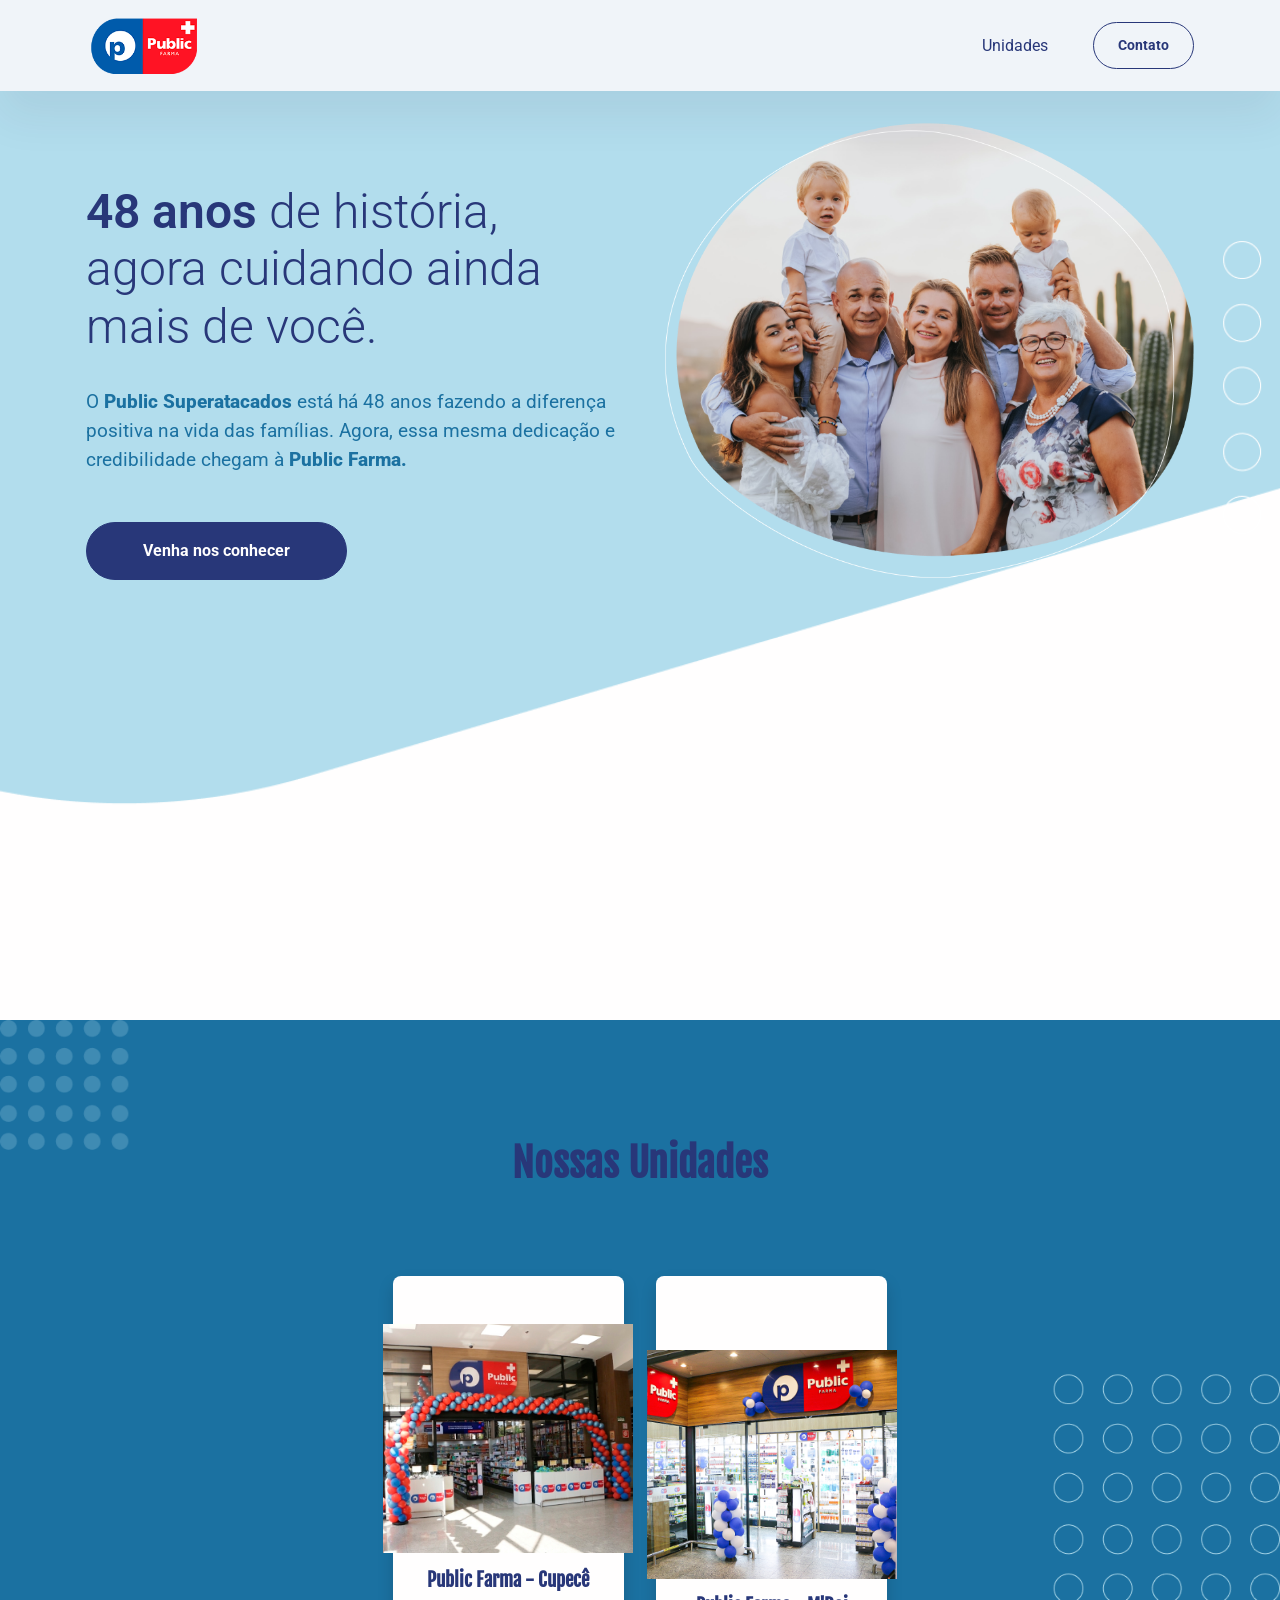
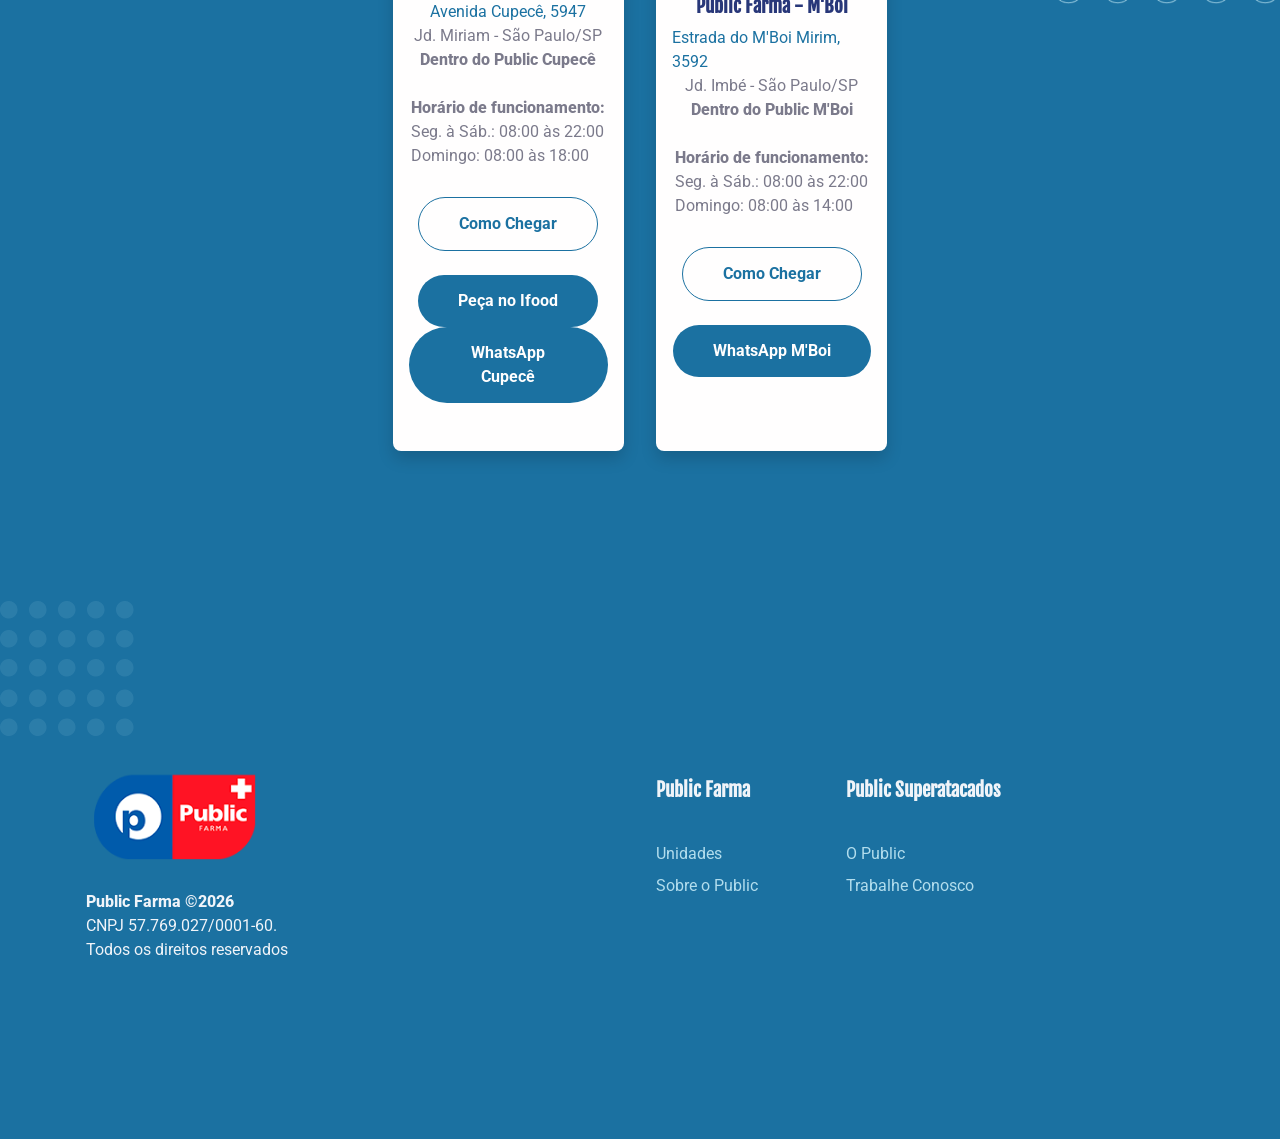
==== index.html @ 7c52ae17 "Update index.html" ====
<!DOCTYPE html>
<html lang="pt" dir="ltr">

  <head>
    <meta charset="utf-8">
    <meta http-equiv="X-UA-Compatible" content="IE=edge">
    <meta name="viewport" content="width=device-width, initial-scale=1">


    <!-- ===============================================-->
    <!--    Document Title-->
    <!-- ===============================================-->
    <title>Public Farma: 48 anos de tradição</title>


    <!-- ===============================================-->
    <!--    Favicons-->
    <!-- ===============================================-->
    <link rel="apple-touch-icon" sizes="180x180" href="assets/img/favicons/apple-touch-icon.png">
    <link rel="icon" type="image/png" sizes="32x32" href="assets/img/favicons/favicon-32x32.png">
    <link rel="icon" type="image/png" sizes="16x16" href="assets/img/favicons/favicon-16x16.png">
    <link rel="shortcut icon" type="image/x-icon" href="assets/img/favicons/favicon.ico">
    <link rel="manifest" href="assets/img/favicons/manifest.json">
    <meta name="msapplication-TileImage" content="assets/img/favicons/mstile-150x150.png">
    <meta name="theme-color" content="#ffffff">


    <!-- ===============================================-->
    <!--    Stylesheets-->
    <!-- ===============================================-->
    <link href="assets/css/theme.css" rel="stylesheet" />

  </head>


  <body>

    <!-- ===============================================-->
    <!--    Main Content-->
    <!-- ===============================================-->
    <main class="main" id="top">
      <nav class="navbar navbar-expand-lg navbar-light fixed-top py-3 d-block" data-navbar-on-scroll="data-navbar-on-scroll">
        <div class="container"><a class="navbar-brand" href="index.html"><img src="assets/img/gallery/logo.png" width="118" alt="logo" /></a>
          <button class="navbar-toggler" type="button" data-bs-toggle="collapse" data-bs-target="#navbarSupportedContent" aria-controls="navbarSupportedContent" aria-expanded="false" aria-label="Toggle navigation"><span class="navbar-toggler-icon"> </span></button>
          <div class="collapse navbar-collapse border-top border-lg-0 mt-4 mt-lg-0" id="navbarSupportedContent">
            <ul class="navbar-nav ms-auto pt-2 pt-lg-0 font-base">
              <li class="nav-item px-2"><a class="nav-link" href="#unidades">Unidades</a></li>
			  <!--<li class="nav-item px-2"><a class="nav-link" href="#convenios">Convênios</a></li>-->
            </ul><a class="btn btn-sm btn-outline-primary rounded-pill order-1 order-lg-0 ms-lg-4" href="#unidades">Contato</a>
          </div>
        </div>
      </nav>
      <section class="py-xxl-10 pb-0" id="home">
        <div class="bg-holder bg-size" style="background-image:url(assets/img/gallery/hero-bg.png);background-position:top center;background-size:cover;">
        </div>
        <!--/.bg-holder-->

        <div class="container">
          <div class="row min-vh-xl-100 min-vh-xxl-25">
            <div class="col-md-5 col-xl-6 col-xxl-7 order-0 order-md-1 text-end"><img class="pt-7 pt-md-0 w-100" src="assets/img/gallery/hero.png" alt="hero-header" /></div>
            <div class="col-md-75 col-xl-6 col-xxl-5 text-md-start text-center py-6">
              <h1 class="fw-light font-base fs-6 fs-xxl-7"><strong>48 anos</strong> de história, agora cuidando ainda mais de você.</h1><br>
              <p class="fs-1 mb-5">O <b>Public Superatacados</b> está há 48 anos fazendo a diferença positiva na vida das famílias. Agora, essa mesma dedicação e credibilidade chegam à <b>Public Farma.</b></p>
			  <a class="btn btn-lg btn-primary rounded-pill" href="#unidades" role="button">Venha nos conhecer</a>
            </div>
          </div>
        </div>
      </section>
	  
<!-- <section> begin ============================-->
      <main class="main" id="unidades">
		<section class="bg-secondary">
        <div class="bg-holder bg-size" style="background-image:url(assets/img/gallery/doctors-bg.png);background-position:top center;background-size:contain;">
        </div>
        <!--/.bg-holder-->

        <div class="container"> <h1 class="text-center">Nossas Unidades</h1>
          <div class="row justify-content-center">
            <div class="col-xl-10 px-0">
              <div class="carousel slide" id="carouselExampleDark" data-bs-ride="carousel">
                <div class="carousel-inner">
                  <div class="carousel-item active" data-bs-interval="10000">
                    <div class="row h-100 m-lg-7 mx-3 mt-6 mx-md-4 my-md-7 justify-content-center">
                      <div class="col-md-4 mb-8 mb-md-0">
                        <div class="card card-span h-100 shadow">
                          <div class="card-body d-flex flex-column flex-center py-5"><img src="assets/img/gallery/unicupece.png" width="250" alt="..." />
                            <h5 class="mt-3">Public Farma - Cupecê</h5>
                            <p class="mb-0 fs-xxl-1">Avenida Cupecê, 5947</p>
                            <p class="text-600 mb-0">Jd. Miriam - São Paulo/SP</p>
							<p class="text-600 mb-0"><b>Dentro do Public Cupecê</b></p><br>
							<p class="text-600 mb-4"><b>Horário de funcionamento:</b><br>Seg. à Sáb.: 08:00 às 22:00 <br>Domingo: 08:00 às 18:00</p>
                            <div class="text-center">
                              <a href="https://goo.gl/maps/v7kRA8uLJCFEiMup6" target="_blank">
							  <button class="btn btn-outline-secondary rounded-pill" type="submit">Como Chegar</button></a><br><br>
							  <a href="Esse lugar é a sua cara! Use o ícone de coração no app pra salvar a loja na sua área de Favoritos. Public Farma Cupece - https://www.ifood.com.br/delivery/sao-paulo-sp/public-farma-cupece-jardim-miriam/" target="_blank">
							  <button class="btn btn-secondary hover-top rounded-pill border-0" type="button">Peça no Ifood</button></a>
							  <a href="https://api.whatsapp.com/send?phone=5511982738215&text=Olá%20Gostaria%20de%20falar%20com%20a%20Public%20Farma%20Cupecê" target="_blank">
							  <button class="btn btn-secondary hover-top rounded-pill border-0" type="button">WhatsApp Cupecê</button></a>
                            </div>
                          </div>
                        </div>
                      </div>
                    
                      <div class="col-md-4 mb-8 mb-md-0">
                        <div class="card card-span h-100 shadow">
                          <div class="card-body d-flex flex-column flex-center py-5"><img src="assets/img/gallery/unimboi.png" width="250" alt="..." />
                            <h5 class="mt-3">Public Farma - M'Boi</h5>
                            <p class="mb-0 fs-xxl-1">Estrada do M'Boi Mirim, 3592</p>
                            <p class="text-600 mb-0">Jd. Imbé - São Paulo/SP</p>
							<p class="text-600 mb-0"><b>Dentro do Public M'Boi</b></p><br>
							<p class="text-600 mb-4"><b>Horário de funcionamento:</b><br>Seg. à Sáb.: 08:00 às 22:00 <br>Domingo: 08:00 às 14:00</p>
                            <div class="text-center">
                              <a href="https://maps.app.goo.gl/mRiXfCqAbsccqY5DA" target="_blank">
							  <button class="btn btn-outline-secondary rounded-pill" type="submit">Como Chegar</button></a><br><br>
							  <a href="https://api.whatsapp.com/send?phone=5511968574326&text=Olá%20Gostaria%20de%20falar%20com%20a%20Public%20Farma%20M%20Boi%20Mirim" target="_blank">
							  <button class="btn btn-secondary hover-top rounded-pill border-0" type="button">WhatsApp M'Boi</button>
							  </a>
                            </div>
                          </div>
                        </div>
                      </div>
                    </div>
                  </div>
                  
                  </div>
                  
                    </div>
                  </div>
                </div>
              </div>
            </div>
          </div>
        </div>
      </section>


      <!-- ============================================-->

      <!-- <section> begin ============================-->
      <!-- <section class="py-5">

        <div class="container">
          <div class="row">
            <div class="col-12 py-3">
              
              

              <h1 class="text-center">Convênios</h1>
            </div>
          </div>
        </div>
        <!-- end of .container-->

      <!--</section> -->
      <!-- <section> close ============================-->
      <!-- ============================================-->


      <!--<section>
        <div class="bg-holder bg-size" style="background-image:url(assets/img/gallery/dot-bg.png);background-position:top left;background-size:auto;">
        </div>-->
		
		<!--/.bg-holder-->
		<!--<div class="container">
          <div class="row">
            <div class="col-sm-6 col-lg-3 mb-4">
              <div class="card h-100 shadow card-span rounded-3"><img class="card-img-top rounded-top-3" src="assets/img/gallery/covid-19.png" alt="news" />
                <div class="card-body"><span class="fs--1 text-primary me-3">Health</span>
                  <svg class="bi bi-calendar2 me-2" xmlns="http://www.w3.org/2000/svg" width="12" height="12" fill="currentColor" viewBox="0 0 16 16">
                    <path d="M3.5 0a.5.5 0 0 1 .5.5V1h8V.5a.5.5 0 0 1 1 0V1h1a2 2 0 0 1 2 2v11a2 2 0 0 1-2 2H2a2 2 0 0 1-2-2V3a2 2 0 0 1 2-2h1V.5a.5.5 0 0 1 .5-.5zM2 2a1 1 0 0 0-1 1v11a1 1 0 0 0 1 1h12a1 1 0 0 0 1-1V3a1 1 0 0 0-1-1H2z"></path>
                    <path d="M2.5 4a.5.5 0 0 1 .5-.5h10a.5.5 0 0 1 .5.5v1a.5.5 0 0 1-.5.5H3a.5.5 0 0 1-.5-.5V4z"> </path>
                  </svg><span class="fs--1 text-900">Nov 21, 2021</span><span class="fs--1"></span>
                  <h5 class="font-base fs-lg-0 fs-xl-1 my-3">COVID-19: The Most Up-to-Date Information</h5><a class="stretched-link" href="#!">read full article</a>
                </div>
              </div>
            </div>
            <div class="col-sm-6 col-lg-3 mb-4">
              <div class="card h-100 shadow card-span rounded-3"><img class="card-img-top rounded-top-3" src="assets/img/gallery/laboratories.png" alt="news" />
                <div class="card-body"><span class="fs--1 text-primary me-3">Lifestyle</span>
                  <svg class="bi bi-calendar2 me-2" xmlns="http://www.w3.org/2000/svg" width="12" height="12" fill="currentColor" viewBox="0 0 16 16">
                    <path d="M3.5 0a.5.5 0 0 1 .5.5V1h8V.5a.5.5 0 0 1 1 0V1h1a2 2 0 0 1 2 2v11a2 2 0 0 1-2 2H2a2 2 0 0 1-2-2V3a2 2 0 0 1 2-2h1V.5a.5.5 0 0 1 .5-.5zM2 2a1 1 0 0 0-1 1v11a1 1 0 0 0 1 1h12a1 1 0 0 0 1-1V3a1 1 0 0 0-1-1H2z"></path>
                    <path d="M2.5 4a.5.5 0 0 1 .5-.5h10a.5.5 0 0 1 .5.5v1a.5.5 0 0 1-.5.5H3a.5.5 0 0 1-.5-.5V4z"> </path>
                  </svg><span class="fs--1 text-900">Nov 25, 2021</span><span class="fs--1"></span>
                  <h5 class="font-base fs-lg-0 fs-xl-1 my-3">Importance of Accreditation for Laboratories</h5><a class="stretched-link" href="#!">read full article</a>
                </div>
              </div>
            </div>
			<div class="col-sm-6 col-lg-3 mb-4">
              <div class="card h-100 shadow card-span rounded-3"><img class="card-img-top rounded-top-3" src="assets/img/gallery/laboratories.png" alt="news" />
                <div class="card-body"><span class="fs--1 text-primary me-3">Lifestyle</span>
                  <svg class="bi bi-calendar2 me-2" xmlns="http://www.w3.org/2000/svg" width="12" height="12" fill="currentColor" viewBox="0 0 16 16">
                    <path d="M3.5 0a.5.5 0 0 1 .5.5V1h8V.5a.5.5 0 0 1 1 0V1h1a2 2 0 0 1 2 2v11a2 2 0 0 1-2 2H2a2 2 0 0 1-2-2V3a2 2 0 0 1 2-2h1V.5a.5.5 0 0 1 .5-.5zM2 2a1 1 0 0 0-1 1v11a1 1 0 0 0 1 1h12a1 1 0 0 0 1-1V3a1 1 0 0 0-1-1H2z"></path>
                    <path d="M2.5 4a.5.5 0 0 1 .5-.5h10a.5.5 0 0 1 .5.5v1a.5.5 0 0 1-.5.5H3a.5.5 0 0 1-.5-.5V4z"> </path>
                  </svg><span class="fs--1 text-900">Nov 25, 2021</span><span class="fs--1"></span>
                  <h5 class="font-base fs-lg-0 fs-xl-1 my-3">Importance of Accreditation for Laboratories</h5><a class="stretched-link" href="#!">read full article</a>
                </div>
              </div>
            </div>
            <div class="col-sm-6 col-lg-3 mb-4">
              <div class="card h-100 shadow card-span rounded-3"><img class="card-img-top rounded-top-3" src="assets/img/gallery/nicotine.png" alt="news" />
                <div class="card-body"><span class="fs--1 text-primary me-3">Health</span>
                  <svg class="bi bi-calendar2 me-2" xmlns="http://www.w3.org/2000/svg" width="12" height="12" fill="currentColor" viewBox="0 0 16 16">
                    <path d="M3.5 0a.5.5 0 0 1 .5.5V1h8V.5a.5.5 0 0 1 1 0V1h1a2 2 0 0 1 2 2v11a2 2 0 0 1-2 2H2a2 2 0 0 1-2-2V3a2 2 0 0 1 2-2h1V.5a.5.5 0 0 1 .5-.5zM2 2a1 1 0 0 0-1 1v11a1 1 0 0 0 1 1h12a1 1 0 0 0 1-1V3a1 1 0 0 0-1-1H2z"></path>
                    <path d="M2.5 4a.5.5 0 0 1 .5-.5h10a.5.5 0 0 1 .5.5v1a.5.5 0 0 1-.5.5H3a.5.5 0 0 1-.5-.5V4z"> </path>
                  </svg><span class="fs--1 text-900">Nov 28, 2021</span><span class="fs--1"></span>
                  <h5 class="font-base fs-lg-0 fs-xl-1 my-3">The dangers of nicotine are addressed in depth</h5><a class="stretched-link" href="#!">read full article</a>
                </div>
              </div>
            </div>
          </div>
        </div>-->
      </section>


      <section class="py-0 bg-secondary">
        <div class="bg-holder opacity-25" style="background-image:url(assets/img/gallery/dot-bg.png);background-position:top left;margin-top:-3.125rem;background-size:auto;">
        </div>
        <!--/.bg-holder-->

        <div class="container">
          <div class="row py-8">
            <div class="col-12 col-sm-12 col-lg-6 mb-4 order-0 order-sm-0"><a class="text-decoration-none" href="#"><img src="assets/img/gallery/footer-logo.png" height="90" alt="" /></a>
              <p class="text-light my-4"><b>Public Farma ©2026</b><br>CNPJ 57.769.027/0001-60.<br>Todos os direitos reservados<br></p>
            </div>
			<div class="col-6 col-sm-4 col-lg-2 mb-3 order-2 order-sm-1">
              <h5 class="lh-lg fw-bold mb-4 text-light font-sans-serif">Public Farma</h5>
              <ul class="list-unstyled mb-md-4 mb-lg-0">
                <li class="lh-lg"><a class="footer-link" href="#unidades">Unidades</a></li>
                <!-- <li class="lh-lg"><a class="footer-link" href="#convenios">Convênios</li> -->
                <li class="lh-lg"><a class="footer-link" href="https://public.com.br/#sobre">Sobre o Public</a></li>
              </ul>
            </div>
            <div class="col-6 col-sm-4 col-lg-2 mb-3 order-3 order-sm-2">
              <h5 class="lh-lg fw-bold text-light mb-4 font-sans-serif">Public Superatacados</h5>
              <ul class="list-unstyled mb-md-4 mb-lg-0">
                <li class="lh-lg"><a class="footer-link" href="https://public.com.br/" target="_blank">O Public</a></li>
				<li class="lh-lg"><a class="footer-link" href="https://public.com.br/#trabalhe" target="_blank">Trabalhe Conosco</a></li>
              </ul>
            </div>
            <!--<div class="col-6 col-sm-4 col-lg-2 mb-3 order-3 order-sm-2">
              <h5 class="lh-lg fw-bold text-light mb-4 font-sans-serif">Public Restaurantes</h5>
              <ul class="list-unstyled mb-md-4 mb-lg-0">
                <li class="lh-lg"><a class="footer-link" href="#!">About Us</a></li>
                <li class="lh-lg"><a class="footer-link" href="#!">Contact US</a></li>
                <li class="lh-lg"><a class="footer-link" href="#!">Get Update</a></li>
              </ul>
            </div>-->
          </div>
        </div>


        <!-- ============================================-->
        
        <!-- ============================================-->


      </section>
    </main>
    <!-- ===============================================-->
    <!--    End of Main Content-->

    <!--    JavaScripts-->
    <!-- ===============================================-->
    <script src="vendors/@popperjs/popper.min.js"></script>
    <script src="vendors/bootstrap/bootstrap.min.js"></script>
    <script src="vendors/is/is.min.js"></script>
    <script src="https://scripts.sirv.com/sirvjs/v3/sirv.js"></script>
    <script src="https://polyfill.io/v3/polyfill.min.js?features=window.scroll"></script>
    <script src="vendors/fontawesome/all.min.js"></script>
    <script src="assets/js/theme.js"></script>

    <link rel="preconnect" href="https://fonts.googleapis.com">
    <link rel="preconnect" href="https://fonts.gstatic.com" crossorigin>
    <link href="https://fonts.googleapis.com/css2?family=Fjalla+One&amp;family=Roboto:ital,wght@0,100;0,300;0,400;0,500;0,700;0,900;1,100&amp;display=swap" rel="stylesheet">
  </body>

</html>
---- assets/css/theme.css ----
/* -------------------------------------------------------------------------- */
/*                                 Theme                                      */
/* -------------------------------------------------------------------------- */
/* prettier-ignore */
/* -------------------------------------------------------------------------- */
/*                                  Utilities                                 */
/* -------------------------------------------------------------------------- */
/*-----------------------------------------------
|   Bootstrap Styles
-----------------------------------------------*/
/*!
 * Bootstrap v5.0.0-alpha1 (https://getbootstrap.com/)
 * Copyright 2011-2020 The Bootstrap Authors
 * Copyright 2011-2020 Twitter, Inc.
 * Licensed under MIT (https://github.com/twbs/bootstrap/blob/main/LICENSE)
 */
:root {
  --bs-blue: #283779;
  --bs-indigo: #1B71A1;
  --bs-purple: #A1B0FC;
  --bs-pink: #D42DA3;
  --bs-red: #DA3849;
  --bs-orange: #F17228;
  --bs-yellow: #FEC02F;
  --bs-green: #30A64A;
  --bs-teal: #53F283;
  --bs-cyan: #0DAFCA;
  --bs-white: #FFFEFE;
  --bs-gray: #7B7A8B;
  --bs-gray-dark: #464558;
  --bs-primary: #283779;
  --bs-secondary: #1B71A1;
  --bs-success: #30A64A;
  --bs-info: #0DAFCA;
  --bs-warning: #FEC02F;
  --bs-danger: #DA3849;
  --bs-light: #F0F4F9;
  --bs-dark: #222132;
  --bs-font-sans-serif: "Fjalla One", "Open Sans", -apple-system, BlinkMacSystemFont, "Segoe UI", "Helvetica Neue", Arial, sans-serif, "Apple Color Emoji", "Segoe UI Emoji", "Segoe UI Symbol";
  --bs-font-monospace: "SFMono-Regular", Menlo, Monaco, Consolas, "Liberation Mono", "Courier New", monospace;
  --bs-gradient: linear-gradient(180deg, rgba(255, 254, 254, 0.15), rgba(255, 254, 254, 0));
}

*,
*::before,
*::after {
  -webkit-box-sizing: border-box;
  box-sizing: border-box;
}

@media (prefers-reduced-motion: no-preference) {
  :root {
    scroll-behavior: smooth;
  }
}

body {
  margin: 0;
  font-family: "Roboto", -apple-system, BlinkMacSystemFont, "Segoe UI", "Helvetica Neue", Arial, sans-serif, "Apple Color Emoji", "Segoe UI Emoji", "Segoe UI Symbol";
  font-size: 1rem;
  font-weight: 400;
  line-height: 1.5;
  color: #1B71A1;
  background-color: #FFFEFE;
  -webkit-text-size-adjust: 100%;
  -webkit-tap-highlight-color: rgba(0, 0, 0, 0);
}

hr {
  margin: 1rem 0;
  color: #C5C5D2;
  background-color: currentColor;
  border: 0;
  opacity: 1;
}

hr:not([size]) {
  height: 1px;
}

h1, .h1, h2, .h2, h3, .h3, h4, .h4, h5, .h5, h6, .h6 {
  margin-top: 0;
  margin-bottom: 0.5rem;
  font-family: "Fjalla One", "Open Sans", -apple-system, BlinkMacSystemFont, "Segoe UI", "Helvetica Neue", Arial, sans-serif, "Apple Color Emoji", "Segoe UI Emoji", "Segoe UI Symbol";
  font-weight: 700;
  line-height: 1.2;
  color: #283779;
}

h1, .h1 {
  font-size: calc(1.37383rem + 1.48598vw);
}

@media (min-width: 1200px) {
  h1, .h1 {
    font-size: 2.48832rem;
  }
}

h2, .h2 {
  font-size: calc(1.33236rem + 0.98832vw);
}

@media (min-width: 1200px) {
  h2, .h2 {
    font-size: 2.0736rem;
  }
}

h3, .h3 {
  font-size: calc(1.2978rem + 0.5736vw);
}

@media (min-width: 1200px) {
  h3, .h3 {
    font-size: 1.728rem;
  }
}

h4, .h4 {
  font-size: calc(1.269rem + 0.228vw);
}

@media (min-width: 1200px) {
  h4, .h4 {
    font-size: 1.44rem;
  }
}

h5, .h5 {
  font-size: 1.2rem;
}

h6, .h6 {
  font-size: 0.83333rem;
}

p {
  margin-top: 0;
  margin-bottom: 1rem;
}

abbr[title],
abbr[data-bs-original-title] {
  -webkit-text-decoration: underline dotted;
  text-decoration: underline dotted;
  cursor: help;
  -webkit-text-decoration-skip-ink: none;
  text-decoration-skip-ink: none;
}

address {
  margin-bottom: 1rem;
  font-style: normal;
  line-height: inherit;
}

ol,
ul {
  padding-left: 2rem;
}

ol,
ul,
dl {
  margin-top: 0;
  margin-bottom: 1rem;
}

ol ol,
ul ul,
ol ul,
ul ol {
  margin-bottom: 0;
}

dt {
  font-weight: 700;
}

dd {
  margin-bottom: .5rem;
  margin-left: 0;
}

blockquote {
  margin: 0 0 1rem;
}

b,
strong {
  font-weight: 800;
}

small, .small {
  font-size: 75%;
}

mark, .mark {
  padding: 0.2em;
  background-color: #fcf8e3;
}

sub,
sup {
  position: relative;
  font-size: 0.75em;
  line-height: 0;
  vertical-align: baseline;
}

sub {
  bottom: -.25em;
}

sup {
  top: -.5em;
}

a {
  color: #AFAEBC;
  text-decoration: none;
}

a:hover {
  color: #1B71A1;
  text-decoration: underline;
}

a:not([href]):not([class]), a:not([href]):not([class]):hover {
  color: inherit;
  text-decoration: none;
}

pre,
code,
kbd,
samp {
  font-family: var(--bs-font-monospace);
  font-size: 1em;
  direction: ltr /* rtl:ignore */;
  unicode-bidi: bidi-override;
}

pre {
  display: block;
  margin-top: 0;
  margin-bottom: 1rem;
  overflow: auto;
  font-size: 75%;
}

pre code {
  font-size: inherit;
  color: inherit;
  word-break: normal;
}

code {
  font-size: 75%;
  color: #D42DA3;
  word-wrap: break-word;
}

a > code {
  color: inherit;
}

kbd {
  padding: 0.2rem 0.4rem;
  font-size: 75%;
  color: #FFFEFE;
  background-color: #2F2E41;
  border-radius: 0.25rem;
}

kbd kbd {
  padding: 0;
  font-size: 1em;
  font-weight: 700;
}

figure {
  margin: 0 0 1rem;
}

img,
svg {
  vertical-align: middle;
}

table {
  caption-side: bottom;
  border-collapse: collapse;
}

caption {
  padding-top: 0.5rem;
  padding-bottom: 0.5rem;
  color: #9291A1;
  text-align: left;
}

th {
  text-align: inherit;
  text-align: -webkit-match-parent;
}

thead,
tbody,
tfoot,
tr,
td,
th {
  border-color: inherit;
  border-style: solid;
  border-width: 0;
}

label {
  display: inline-block;
}

button {
  border-radius: 0;
}

button:focus:not(:focus-visible) {
  outline: 0;
}

input,
button,
select,
optgroup,
textarea {
  margin: 0;
  font-family: inherit;
  font-size: inherit;
  line-height: inherit;
}

button,
select {
  text-transform: none;
}

[role="button"] {
  cursor: pointer;
}

select {
  word-wrap: normal;
}

select:disabled {
  opacity: 1;
}

[list]::-webkit-calendar-picker-indicator {
  display: none;
}

button,
[type="button"],
[type="reset"],
[type="submit"] {
  -webkit-appearance: button;
}

button:not(:disabled),
[type="button"]:not(:disabled),
[type="reset"]:not(:disabled),
[type="submit"]:not(:disabled) {
  cursor: pointer;
}

::-moz-focus-inner {
  padding: 0;
  border-style: none;
}

textarea {
  resize: vertical;
}

fieldset {
  min-width: 0;
  padding: 0;
  margin: 0;
  border: 0;
}

legend {
  float: left;
  width: 100%;
  padding: 0;
  margin-bottom: 0.5rem;
  font-size: calc(1.275rem + 0.3vw);
  line-height: inherit;
}

@media (min-width: 1200px) {
  legend {
    font-size: 1.5rem;
  }
}

legend + * {
  clear: left;
}

::-webkit-datetime-edit-fields-wrapper,
::-webkit-datetime-edit-text,
::-webkit-datetime-edit-minute,
::-webkit-datetime-edit-hour-field,
::-webkit-datetime-edit-day-field,
::-webkit-datetime-edit-month-field,
::-webkit-datetime-edit-year-field {
  padding: 0;
}

::-webkit-inner-spin-button {
  height: auto;
}

[type="search"] {
  outline-offset: -2px;
  -webkit-appearance: textfield;
}

/* rtl:raw:
[type="tel"],
[type="url"],
[type="email"],
[type="number"] {
  direction: ltr;
}
*/
::-webkit-search-decoration {
  -webkit-appearance: none;
}

::-webkit-color-swatch-wrapper {
  padding: 0;
}

::file-selector-button {
  font: inherit;
}

::-webkit-file-upload-button {
  font: inherit;
  -webkit-appearance: button;
}

output {
  display: inline-block;
}

iframe {
  border: 0;
}

summary {
  display: list-item;
  cursor: pointer;
}

progress {
  vertical-align: baseline;
}

[hidden] {
  display: none !important;
}

.lead {
  font-size: 1.2rem;
  font-weight: 400;
}

.display-1 {
  font-size: calc(1.55498rem + 3.65978vw);
  font-weight: 900;
  line-height: 1;
}

@media (min-width: 1200px) {
  .display-1 {
    font-size: 4.29982rem;
  }
}

.display-2 {
  font-size: calc(1.48332rem + 2.79982vw);
  font-weight: 900;
  line-height: 1;
}

@media (min-width: 1200px) {
  .display-2 {
    font-size: 3.58318rem;
  }
}

.display-3 {
  font-size: calc(1.4236rem + 2.08318vw);
  font-weight: 900;
  line-height: 1;
}

@media (min-width: 1200px) {
  .display-3 {
    font-size: 2.98598rem;
  }
}

.display-4 {
  font-size: calc(1.37383rem + 1.48598vw);
  font-weight: 900;
  line-height: 1;
}

@media (min-width: 1200px) {
  .display-4 {
    font-size: 2.48832rem;
  }
}

.display-5 {
  font-size: calc(1.33236rem + 0.98832vw);
  font-weight: 900;
  line-height: 1;
}

@media (min-width: 1200px) {
  .display-5 {
    font-size: 2.0736rem;
  }
}

.display-6 {
  font-size: calc(1.2978rem + 0.5736vw);
  font-weight: 900;
  line-height: 1;
}

@media (min-width: 1200px) {
  .display-6 {
    font-size: 1.728rem;
  }
}

.list-unstyled {
  padding-left: 0;
  list-style: none;
}

.list-inline {
  padding-left: 0;
  list-style: none;
}

.list-inline-item {
  display: inline-block;
}

.list-inline-item:not(:last-child) {
  margin-right: 0.5rem;
}

.initialism {
  font-size: 75%;
  text-transform: uppercase;
}

.blockquote {
  margin-bottom: 1rem;
  font-size: 1.2rem;
}

.blockquote > :last-child {
  margin-bottom: 0;
}

.blockquote-footer {
  margin-top: -1rem;
  margin-bottom: 1rem;
  font-size: 75%;
  color: #7B7A8B;
}

.blockquote-footer::before {
  content: "\2014\00A0";
}

.img-fluid {
  max-width: 100%;
  height: auto;
}

.img-thumbnail {
  padding: 0.25rem;
  background-color: #FFFEFE;
  border: 1px solid #C5C5D2;
  border-radius: 0.5rem;
  max-width: 100%;
  height: auto;
}

.figure {
  display: inline-block;
}

.figure-img {
  margin-bottom: 0.5rem;
  line-height: 1;
}

.figure-caption {
  font-size: 75%;
  color: #7B7A8B;
}

.container,
.container-fluid,
.container-sm,
.container-md,
.container-lg,
.container-xl,
.container-xxl {
  width: 100%;
  padding-right: var(--bs-gutter-x, 1rem);
  padding-left: var(--bs-gutter-x, 1rem);
  margin-right: auto;
  margin-left: auto;
}

@media (min-width: 576px) {
  .container, .container-sm {
    max-width: 540px;
  }
}

@media (min-width: 768px) {
  .container, .container-sm, .container-md {
    max-width: 720px;
  }
}

@media (min-width: 992px) {
  .container, .container-sm, .container-md, .container-lg {
    max-width: 960px;
  }
}

@media (min-width: 1200px) {
  .container, .container-sm, .container-md, .container-lg, .container-xl {
    max-width: 1140px;
  }
}

@media (min-width: 1540px) {
  .container, .container-sm, .container-md, .container-lg, .container-xl, .container-xxl {
    max-width: 1480px;
  }
}

.row {
  --bs-gutter-x: 2rem;
  --bs-gutter-y: 0;
  display: -webkit-box;
  display: -ms-flexbox;
  display: flex;
  -ms-flex-wrap: wrap;
  flex-wrap: wrap;
  margin-top: calc(var(--bs-gutter-y) * -1);
  margin-right: calc(var(--bs-gutter-x) / -2);
  margin-left: calc(var(--bs-gutter-x) / -2);
}

.row > * {
  -ms-flex-negative: 0;
  flex-shrink: 0;
  width: 100%;
  max-width: 100%;
  padding-right: calc(var(--bs-gutter-x) / 2);
  padding-left: calc(var(--bs-gutter-x) / 2);
  margin-top: var(--bs-gutter-y);
}

.col {
  -webkit-box-flex: 1;
  -ms-flex: 1 0 0%;
  flex: 1 0 0%;
}

.row-cols-auto > * {
  -webkit-box-flex: 0;
  -ms-flex: 0 0 auto;
  flex: 0 0 auto;
  width: auto;
}

.row-cols-1 > * {
  -webkit-box-flex: 0;
  -ms-flex: 0 0 auto;
  flex: 0 0 auto;
  width: 100%;
}

.row-cols-2 > * {
  -webkit-box-flex: 0;
  -ms-flex: 0 0 auto;
  flex: 0 0 auto;
  width: 50%;
}

.row-cols-3 > * {
  -webkit-box-flex: 0;
  -ms-flex: 0 0 auto;
  flex: 0 0 auto;
  width: 33.33333%;
}

.row-cols-4 > * {
  -webkit-box-flex: 0;
  -ms-flex: 0 0 auto;
  flex: 0 0 auto;
  width: 25%;
}

.row-cols-5 > * {
  -webkit-box-flex: 0;
  -ms-flex: 0 0 auto;
  flex: 0 0 auto;
  width: 20%;
}

.row-cols-6 > * {
  -webkit-box-flex: 0;
  -ms-flex: 0 0 auto;
  flex: 0 0 auto;
  width: 16.66667%;
}

.col-auto {
  -webkit-box-flex: 0;
  -ms-flex: 0 0 auto;
  flex: 0 0 auto;
  width: auto;
}

.col-1 {
  -webkit-box-flex: 0;
  -ms-flex: 0 0 auto;
  flex: 0 0 auto;
  width: 8.33333%;
}

.col-2 {
  -webkit-box-flex: 0;
  -ms-flex: 0 0 auto;
  flex: 0 0 auto;
  width: 16.66667%;
}

.col-3 {
  -webkit-box-flex: 0;
  -ms-flex: 0 0 auto;
  flex: 0 0 auto;
  width: 25%;
}

.col-4 {
  -webkit-box-flex: 0;
  -ms-flex: 0 0 auto;
  flex: 0 0 auto;
  width: 33.33333%;
}

.col-5 {
  -webkit-box-flex: 0;
  -ms-flex: 0 0 auto;
  flex: 0 0 auto;
  width: 41.66667%;
}

.col-6 {
  -webkit-box-flex: 0;
  -ms-flex: 0 0 auto;
  flex: 0 0 auto;
  width: 50%;
}

.col-7 {
  -webkit-box-flex: 0;
  -ms-flex: 0 0 auto;
  flex: 0 0 auto;
  width: 58.33333%;
}

.col-8 {
  -webkit-box-flex: 0;
  -ms-flex: 0 0 auto;
  flex: 0 0 auto;
  width: 66.66667%;
}

.col-9 {
  -webkit-box-flex: 0;
  -ms-flex: 0 0 auto;
  flex: 0 0 auto;
  width: 75%;
}

.col-10 {
  -webkit-box-flex: 0;
  -ms-flex: 0 0 auto;
  flex: 0 0 auto;
  width: 83.33333%;
}

.col-11 {
  -webkit-box-flex: 0;
  -ms-flex: 0 0 auto;
  flex: 0 0 auto;
  width: 91.66667%;
}

.col-12 {
  -webkit-box-flex: 0;
  -ms-flex: 0 0 auto;
  flex: 0 0 auto;
  width: 100%;
}

.offset-1 {
  margin-left: 8.33333%;
}

.offset-2 {
  margin-left: 16.66667%;
}

.offset-3 {
  margin-left: 25%;
}

.offset-4 {
  margin-left: 33.33333%;
}

.offset-5 {
  margin-left: 41.66667%;
}

.offset-6 {
  margin-left: 50%;
}

.offset-7 {
  margin-left: 58.33333%;
}

.offset-8 {
  margin-left: 66.66667%;
}

.offset-9 {
  margin-left: 75%;
}

.offset-10 {
  margin-left: 83.33333%;
}

.offset-11 {
  margin-left: 91.66667%;
}

.g-0,
.gx-0 {
  --bs-gutter-x: 0;
}

.g-0,
.gy-0 {
  --bs-gutter-y: 0;
}

.g-1,
.gx-1 {
  --bs-gutter-x: 0.25rem;
}

.g-1,
.gy-1 {
  --bs-gutter-y: 0.25rem;
}

.g-2,
.gx-2 {
  --bs-gutter-x: 0.5rem;
}

.g-2,
.gy-2 {
  --bs-gutter-y: 0.5rem;
}

.g-3,
.gx-3 {
  --bs-gutter-x: 1rem;
}

.g-3,
.gy-3 {
  --bs-gutter-y: 1rem;
}

.g-4,
.gx-4 {
  --bs-gutter-x: 1.8rem;
}

.g-4,
.gy-4 {
  --bs-gutter-y: 1.8rem;
}

.g-5,
.gx-5 {
  --bs-gutter-x: 3rem;
}

.g-5,
.gy-5 {
  --bs-gutter-y: 3rem;
}

.g-6,
.gx-6 {
  --bs-gutter-x: 4rem;
}

.g-6,
.gy-6 {
  --bs-gutter-y: 4rem;
}

.g-7,
.gx-7 {
  --bs-gutter-x: 5rem;
}

.g-7,
.gy-7 {
  --bs-gutter-y: 5rem;
}

.g-8,
.gx-8 {
  --bs-gutter-x: 7.5rem;
}

.g-8,
.gy-8 {
  --bs-gutter-y: 7.5rem;
}

.g-9,
.gx-9 {
  --bs-gutter-x: 10rem;
}

.g-9,
.gy-9 {
  --bs-gutter-y: 10rem;
}

.g-10,
.gx-10 {
  --bs-gutter-x: 12.5rem;
}

.g-10,
.gy-10 {
  --bs-gutter-y: 12.5rem;
}

.g-11,
.gx-11 {
  --bs-gutter-x: 15rem;
}

.g-11,
.gy-11 {
  --bs-gutter-y: 15rem;
}

@media (min-width: 576px) {
  .col-sm {
    -webkit-box-flex: 1;
    -ms-flex: 1 0 0%;
    flex: 1 0 0%;
  }
  .row-cols-sm-auto > * {
    -webkit-box-flex: 0;
    -ms-flex: 0 0 auto;
    flex: 0 0 auto;
    width: auto;
  }
  .row-cols-sm-1 > * {
    -webkit-box-flex: 0;
    -ms-flex: 0 0 auto;
    flex: 0 0 auto;
    width: 100%;
  }
  .row-cols-sm-2 > * {
    -webkit-box-flex: 0;
    -ms-flex: 0 0 auto;
    flex: 0 0 auto;
    width: 50%;
  }
  .row-cols-sm-3 > * {
    -webkit-box-flex: 0;
    -ms-flex: 0 0 auto;
    flex: 0 0 auto;
    width: 33.33333%;
  }
  .row-cols-sm-4 > * {
    -webkit-box-flex: 0;
    -ms-flex: 0 0 auto;
    flex: 0 0 auto;
    width: 25%;
  }
  .row-cols-sm-5 > * {
    -webkit-box-flex: 0;
    -ms-flex: 0 0 auto;
    flex: 0 0 auto;
    width: 20%;
  }
  .row-cols-sm-6 > * {
    -webkit-box-flex: 0;
    -ms-flex: 0 0 auto;
    flex: 0 0 auto;
    width: 16.66667%;
  }
  .col-sm-auto {
    -webkit-box-flex: 0;
    -ms-flex: 0 0 auto;
    flex: 0 0 auto;
    width: auto;
  }
  .col-sm-1 {
    -webkit-box-flex: 0;
    -ms-flex: 0 0 auto;
    flex: 0 0 auto;
    width: 8.33333%;
  }
  .col-sm-2 {
    -webkit-box-flex: 0;
    -ms-flex: 0 0 auto;
    flex: 0 0 auto;
    width: 16.66667%;
  }
  .col-sm-3 {
    -webkit-box-flex: 0;
    -ms-flex: 0 0 auto;
    flex: 0 0 auto;
    width: 25%;
  }
  .col-sm-4 {
    -webkit-box-flex: 0;
    -ms-flex: 0 0 auto;
    flex: 0 0 auto;
    width: 33.33333%;
  }
  .col-sm-5 {
    -webkit-box-flex: 0;
    -ms-flex: 0 0 auto;
    flex: 0 0 auto;
    width: 41.66667%;
  }
  .col-sm-6 {
    -webkit-box-flex: 0;
    -ms-flex: 0 0 auto;
    flex: 0 0 auto;
    width: 50%;
  }
  .col-sm-7 {
    -webkit-box-flex: 0;
    -ms-flex: 0 0 auto;
    flex: 0 0 auto;
    width: 58.33333%;
  }
  .col-sm-8 {
    -webkit-box-flex: 0;
    -ms-flex: 0 0 auto;
    flex: 0 0 auto;
    width: 66.66667%;
  }
  .col-sm-9 {
    -webkit-box-flex: 0;
    -ms-flex: 0 0 auto;
    flex: 0 0 auto;
    width: 75%;
  }
  .col-sm-10 {
    -webkit-box-flex: 0;
    -ms-flex: 0 0 auto;
    flex: 0 0 auto;
    width: 83.33333%;
  }
  .col-sm-11 {
    -webkit-box-flex: 0;
    -ms-flex: 0 0 auto;
    flex: 0 0 auto;
    width: 91.66667%;
  }
  .col-sm-12 {
    -webkit-box-flex: 0;
    -ms-flex: 0 0 auto;
    flex: 0 0 auto;
    width: 100%;
  }
  .offset-sm-0 {
    margin-left: 0;
  }
  .offset-sm-1 {
    margin-left: 8.33333%;
  }
  .offset-sm-2 {
    margin-left: 16.66667%;
  }
  .offset-sm-3 {
    margin-left: 25%;
  }
  .offset-sm-4 {
    margin-left: 33.33333%;
  }
  .offset-sm-5 {
    margin-left: 41.66667%;
  }
  .offset-sm-6 {
    margin-left: 50%;
  }
  .offset-sm-7 {
    margin-left: 58.33333%;
  }
  .offset-sm-8 {
    margin-left: 66.66667%;
  }
  .offset-sm-9 {
    margin-left: 75%;
  }
  .offset-sm-10 {
    margin-left: 83.33333%;
  }
  .offset-sm-11 {
    margin-left: 91.66667%;
  }
  .g-sm-0,
  .gx-sm-0 {
    --bs-gutter-x: 0;
  }
  .g-sm-0,
  .gy-sm-0 {
    --bs-gutter-y: 0;
  }
  .g-sm-1,
  .gx-sm-1 {
    --bs-gutter-x: 0.25rem;
  }
  .g-sm-1,
  .gy-sm-1 {
    --bs-gutter-y: 0.25rem;
  }
  .g-sm-2,
  .gx-sm-2 {
    --bs-gutter-x: 0.5rem;
  }
  .g-sm-2,
  .gy-sm-2 {
    --bs-gutter-y: 0.5rem;
  }
  .g-sm-3,
  .gx-sm-3 {
    --bs-gutter-x: 1rem;
  }
  .g-sm-3,
  .gy-sm-3 {
    --bs-gutter-y: 1rem;
  }
  .g-sm-4,
  .gx-sm-4 {
    --bs-gutter-x: 1.8rem;
  }
  .g-sm-4,
  .gy-sm-4 {
    --bs-gutter-y: 1.8rem;
  }
  .g-sm-5,
  .gx-sm-5 {
    --bs-gutter-x: 3rem;
  }
  .g-sm-5,
  .gy-sm-5 {
    --bs-gutter-y: 3rem;
  }
  .g-sm-6,
  .gx-sm-6 {
    --bs-gutter-x: 4rem;
  }
  .g-sm-6,
  .gy-sm-6 {
    --bs-gutter-y: 4rem;
  }
  .g-sm-7,
  .gx-sm-7 {
    --bs-gutter-x: 5rem;
  }
  .g-sm-7,
  .gy-sm-7 {
    --bs-gutter-y: 5rem;
  }
  .g-sm-8,
  .gx-sm-8 {
    --bs-gutter-x: 7.5rem;
  }
  .g-sm-8,
  .gy-sm-8 {
    --bs-gutter-y: 7.5rem;
  }
  .g-sm-9,
  .gx-sm-9 {
    --bs-gutter-x: 10rem;
  }
  .g-sm-9,
  .gy-sm-9 {
    --bs-gutter-y: 10rem;
  }
  .g-sm-10,
  .gx-sm-10 {
    --bs-gutter-x: 12.5rem;
  }
  .g-sm-10,
  .gy-sm-10 {
    --bs-gutter-y: 12.5rem;
  }
  .g-sm-11,
  .gx-sm-11 {
    --bs-gutter-x: 15rem;
  }
  .g-sm-11,
  .gy-sm-11 {
    --bs-gutter-y: 15rem;
  }
}

@media (min-width: 768px) {
  .col-md {
    -webkit-box-flex: 1;
    -ms-flex: 1 0 0%;
    flex: 1 0 0%;
  }
  .row-cols-md-auto > * {
    -webkit-box-flex: 0;
    -ms-flex: 0 0 auto;
    flex: 0 0 auto;
    width: auto;
  }
  .row-cols-md-1 > * {
    -webkit-box-flex: 0;
    -ms-flex: 0 0 auto;
    flex: 0 0 auto;
    width: 100%;
  }
  .row-cols-md-2 > * {
    -webkit-box-flex: 0;
    -ms-flex: 0 0 auto;
    flex: 0 0 auto;
    width: 50%;
  }
  .row-cols-md-3 > * {
    -webkit-box-flex: 0;
    -ms-flex: 0 0 auto;
    flex: 0 0 auto;
    width: 33.33333%;
  }
  .row-cols-md-4 > * {
    -webkit-box-flex: 0;
    -ms-flex: 0 0 auto;
    flex: 0 0 auto;
    width: 25%;
  }
  .row-cols-md-5 > * {
    -webkit-box-flex: 0;
    -ms-flex: 0 0 auto;
    flex: 0 0 auto;
    width: 20%;
  }
  .row-cols-md-6 > * {
    -webkit-box-flex: 0;
    -ms-flex: 0 0 auto;
    flex: 0 0 auto;
    width: 16.66667%;
  }
  .col-md-auto {
    -webkit-box-flex: 0;
    -ms-flex: 0 0 auto;
    flex: 0 0 auto;
    width: auto;
  }
  .col-md-1 {
    -webkit-box-flex: 0;
    -ms-flex: 0 0 auto;
    flex: 0 0 auto;
    width: 8.33333%;
  }
  .col-md-2 {
    -webkit-box-flex: 0;
    -ms-flex: 0 0 auto;
    flex: 0 0 auto;
    width: 16.66667%;
  }
  .col-md-3 {
    -webkit-box-flex: 0;
    -ms-flex: 0 0 auto;
    flex: 0 0 auto;
    width: 25%;
  }
  .col-md-4 {
    -webkit-box-flex: 0;
    -ms-flex: 0 0 auto;
    flex: 0 0 auto;
    width: 33.33333%;
  }
  .col-md-5 {
    -webkit-box-flex: 0;
    -ms-flex: 0 0 auto;
    flex: 0 0 auto;
    width: 41.66667%;
  }
  .col-md-6 {
    -webkit-box-flex: 0;
    -ms-flex: 0 0 auto;
    flex: 0 0 auto;
    width: 50%;
  }
  .col-md-7 {
    -webkit-box-flex: 0;
    -ms-flex: 0 0 auto;
    flex: 0 0 auto;
    width: 58.33333%;
  }
  .col-md-8 {
    -webkit-box-flex: 0;
    -ms-flex: 0 0 auto;
    flex: 0 0 auto;
    width: 66.66667%;
  }
  .col-md-9 {
    -webkit-box-flex: 0;
    -ms-flex: 0 0 auto;
    flex: 0 0 auto;
    width: 75%;
  }
  .col-md-10 {
    -webkit-box-flex: 0;
    -ms-flex: 0 0 auto;
    flex: 0 0 auto;
    width: 83.33333%;
  }
  .col-md-11 {
    -webkit-box-flex: 0;
    -ms-flex: 0 0 auto;
    flex: 0 0 auto;
    width: 91.66667%;
  }
  .col-md-12 {
    -webkit-box-flex: 0;
    -ms-flex: 0 0 auto;
    flex: 0 0 auto;
    width: 100%;
  }
  .offset-md-0 {
    margin-left: 0;
  }
  .offset-md-1 {
    margin-left: 8.33333%;
  }
  .offset-md-2 {
    margin-left: 16.66667%;
  }
  .offset-md-3 {
    margin-left: 25%;
  }
  .offset-md-4 {
    margin-left: 33.33333%;
  }
  .offset-md-5 {
    margin-left: 41.66667%;
  }
  .offset-md-6 {
    margin-left: 50%;
  }
  .offset-md-7 {
    margin-left: 58.33333%;
  }
  .offset-md-8 {
    margin-left: 66.66667%;
  }
  .offset-md-9 {
    margin-left: 75%;
  }
  .offset-md-10 {
    margin-left: 83.33333%;
  }
  .offset-md-11 {
    margin-left: 91.66667%;
  }
  .g-md-0,
  .gx-md-0 {
    --bs-gutter-x: 0;
  }
  .g-md-0,
  .gy-md-0 {
    --bs-gutter-y: 0;
  }
  .g-md-1,
  .gx-md-1 {
    --bs-gutter-x: 0.25rem;
  }
  .g-md-1,
  .gy-md-1 {
    --bs-gutter-y: 0.25rem;
  }
  .g-md-2,
  .gx-md-2 {
    --bs-gutter-x: 0.5rem;
  }
  .g-md-2,
  .gy-md-2 {
    --bs-gutter-y: 0.5rem;
  }
  .g-md-3,
  .gx-md-3 {
    --bs-gutter-x: 1rem;
  }
  .g-md-3,
  .gy-md-3 {
    --bs-gutter-y: 1rem;
  }
  .g-md-4,
  .gx-md-4 {
    --bs-gutter-x: 1.8rem;
  }
  .g-md-4,
  .gy-md-4 {
    --bs-gutter-y: 1.8rem;
  }
  .g-md-5,
  .gx-md-5 {
    --bs-gutter-x: 3rem;
  }
  .g-md-5,
  .gy-md-5 {
    --bs-gutter-y: 3rem;
  }
  .g-md-6,
  .gx-md-6 {
    --bs-gutter-x: 4rem;
  }
  .g-md-6,
  .gy-md-6 {
    --bs-gutter-y: 4rem;
  }
  .g-md-7,
  .gx-md-7 {
    --bs-gutter-x: 5rem;
  }
  .g-md-7,
  .gy-md-7 {
    --bs-gutter-y: 5rem;
  }
  .g-md-8,
  .gx-md-8 {
    --bs-gutter-x: 7.5rem;
  }
  .g-md-8,
  .gy-md-8 {
    --bs-gutter-y: 7.5rem;
  }
  .g-md-9,
  .gx-md-9 {
    --bs-gutter-x: 10rem;
  }
  .g-md-9,
  .gy-md-9 {
    --bs-gutter-y: 10rem;
  }
  .g-md-10,
  .gx-md-10 {
    --bs-gutter-x: 12.5rem;
  }
  .g-md-10,
  .gy-md-10 {
    --bs-gutter-y: 12.5rem;
  }
  .g-md-11,
  .gx-md-11 {
    --bs-gutter-x: 15rem;
  }
  .g-md-11,
  .gy-md-11 {
    --bs-gutter-y: 15rem;
  }
}

@media (min-width: 992px) {
  .col-lg {
    -webkit-box-flex: 1;
    -ms-flex: 1 0 0%;
    flex: 1 0 0%;
  }
  .row-cols-lg-auto > * {
    -webkit-box-flex: 0;
    -ms-flex: 0 0 auto;
    flex: 0 0 auto;
    width: auto;
  }
  .row-cols-lg-1 > * {
    -webkit-box-flex: 0;
    -ms-flex: 0 0 auto;
    flex: 0 0 auto;
    width: 100%;
  }
  .row-cols-lg-2 > * {
    -webkit-box-flex: 0;
    -ms-flex: 0 0 auto;
    flex: 0 0 auto;
    width: 50%;
  }
  .row-cols-lg-3 > * {
    -webkit-box-flex: 0;
    -ms-flex: 0 0 auto;
    flex: 0 0 auto;
    width: 33.33333%;
  }
  .row-cols-lg-4 > * {
    -webkit-box-flex: 0;
    -ms-flex: 0 0 auto;
    flex: 0 0 auto;
    width: 25%;
  }
  .row-cols-lg-5 > * {
    -webkit-box-flex: 0;
    -ms-flex: 0 0 auto;
    flex: 0 0 auto;
    width: 20%;
  }
  .row-cols-lg-6 > * {
    -webkit-box-flex: 0;
    -ms-flex: 0 0 auto;
    flex: 0 0 auto;
    width: 16.66667%;
  }
  .col-lg-auto {
    -webkit-box-flex: 0;
    -ms-flex: 0 0 auto;
    flex: 0 0 auto;
    width: auto;
  }
  .col-lg-1 {
    -webkit-box-flex: 0;
    -ms-flex: 0 0 auto;
    flex: 0 0 auto;
    width: 8.33333%;
  }
  .col-lg-2 {
    -webkit-box-flex: 0;
    -ms-flex: 0 0 auto;
    flex: 0 0 auto;
    width: 16.66667%;
  }
  .col-lg-3 {
    -webkit-box-flex: 0;
    -ms-flex: 0 0 auto;
    flex: 0 0 auto;
    width: 25%;
  }
  .col-lg-4 {
    -webkit-box-flex: 0;
    -ms-flex: 0 0 auto;
    flex: 0 0 auto;
    width: 33.33333%;
  }
  .col-lg-5 {
    -webkit-box-flex: 0;
    -ms-flex: 0 0 auto;
    flex: 0 0 auto;
    width: 41.66667%;
  }
  .col-lg-6 {
    -webkit-box-flex: 0;
    -ms-flex: 0 0 auto;
    flex: 0 0 auto;
    width: 50%;
  }
  .col-lg-7 {
    -webkit-box-flex: 0;
    -ms-flex: 0 0 auto;
    flex: 0 0 auto;
    width: 58.33333%;
  }
  .col-lg-8 {
    -webkit-box-flex: 0;
    -ms-flex: 0 0 auto;
    flex: 0 0 auto;
    width: 66.66667%;
  }
  .col-lg-9 {
    -webkit-box-flex: 0;
    -ms-flex: 0 0 auto;
    flex: 0 0 auto;
    width: 75%;
  }
  .col-lg-10 {
    -webkit-box-flex: 0;
    -ms-flex: 0 0 auto;
    flex: 0 0 auto;
    width: 83.33333%;
  }
  .col-lg-11 {
    -webkit-box-flex: 0;
    -ms-flex: 0 0 auto;
    flex: 0 0 auto;
    width: 91.66667%;
  }
  .col-lg-12 {
    -webkit-box-flex: 0;
    -ms-flex: 0 0 auto;
    flex: 0 0 auto;
    width: 100%;
  }
  .offset-lg-0 {
    margin-left: 0;
  }
  .offset-lg-1 {
    margin-left: 8.33333%;
  }
  .offset-lg-2 {
    margin-left: 16.66667%;
  }
  .offset-lg-3 {
    margin-left: 25%;
  }
  .offset-lg-4 {
    margin-left: 33.33333%;
  }
  .offset-lg-5 {
    margin-left: 41.66667%;
  }
  .offset-lg-6 {
    margin-left: 50%;
  }
  .offset-lg-7 {
    margin-left: 58.33333%;
  }
  .offset-lg-8 {
    margin-left: 66.66667%;
  }
  .offset-lg-9 {
    margin-left: 75%;
  }
  .offset-lg-10 {
    margin-left: 83.33333%;
  }
  .offset-lg-11 {
    margin-left: 91.66667%;
  }
  .g-lg-0,
  .gx-lg-0 {
    --bs-gutter-x: 0;
  }
  .g-lg-0,
  .gy-lg-0 {
    --bs-gutter-y: 0;
  }
  .g-lg-1,
  .gx-lg-1 {
    --bs-gutter-x: 0.25rem;
  }
  .g-lg-1,
  .gy-lg-1 {
    --bs-gutter-y: 0.25rem;
  }
  .g-lg-2,
  .gx-lg-2 {
    --bs-gutter-x: 0.5rem;
  }
  .g-lg-2,
  .gy-lg-2 {
    --bs-gutter-y: 0.5rem;
  }
  .g-lg-3,
  .gx-lg-3 {
    --bs-gutter-x: 1rem;
  }
  .g-lg-3,
  .gy-lg-3 {
    --bs-gutter-y: 1rem;
  }
  .g-lg-4,
  .gx-lg-4 {
    --bs-gutter-x: 1.8rem;
  }
  .g-lg-4,
  .gy-lg-4 {
    --bs-gutter-y: 1.8rem;
  }
  .g-lg-5,
  .gx-lg-5 {
    --bs-gutter-x: 3rem;
  }
  .g-lg-5,
  .gy-lg-5 {
    --bs-gutter-y: 3rem;
  }
  .g-lg-6,
  .gx-lg-6 {
    --bs-gutter-x: 4rem;
  }
  .g-lg-6,
  .gy-lg-6 {
    --bs-gutter-y: 4rem;
  }
  .g-lg-7,
  .gx-lg-7 {
    --bs-gutter-x: 5rem;
  }
  .g-lg-7,
  .gy-lg-7 {
    --bs-gutter-y: 5rem;
  }
  .g-lg-8,
  .gx-lg-8 {
    --bs-gutter-x: 7.5rem;
  }
  .g-lg-8,
  .gy-lg-8 {
    --bs-gutter-y: 7.5rem;
  }
  .g-lg-9,
  .gx-lg-9 {
    --bs-gutter-x: 10rem;
  }
  .g-lg-9,
  .gy-lg-9 {
    --bs-gutter-y: 10rem;
  }
  .g-lg-10,
  .gx-lg-10 {
    --bs-gutter-x: 12.5rem;
  }
  .g-lg-10,
  .gy-lg-10 {
    --bs-gutter-y: 12.5rem;
  }
  .g-lg-11,
  .gx-lg-11 {
    --bs-gutter-x: 15rem;
  }
  .g-lg-11,
  .gy-lg-11 {
    --bs-gutter-y: 15rem;
  }
}

@media (min-width: 1200px) {
  .col-xl {
    -webkit-box-flex: 1;
    -ms-flex: 1 0 0%;
    flex: 1 0 0%;
  }
  .row-cols-xl-auto > * {
    -webkit-box-flex: 0;
    -ms-flex: 0 0 auto;
    flex: 0 0 auto;
    width: auto;
  }
  .row-cols-xl-1 > * {
    -webkit-box-flex: 0;
    -ms-flex: 0 0 auto;
    flex: 0 0 auto;
    width: 100%;
  }
  .row-cols-xl-2 > * {
    -webkit-box-flex: 0;
    -ms-flex: 0 0 auto;
    flex: 0 0 auto;
    width: 50%;
  }
  .row-cols-xl-3 > * {
    -webkit-box-flex: 0;
    -ms-flex: 0 0 auto;
    flex: 0 0 auto;
    width: 33.33333%;
  }
  .row-cols-xl-4 > * {
    -webkit-box-flex: 0;
    -ms-flex: 0 0 auto;
    flex: 0 0 auto;
    width: 25%;
  }
  .row-cols-xl-5 > * {
    -webkit-box-flex: 0;
    -ms-flex: 0 0 auto;
    flex: 0 0 auto;
    width: 20%;
  }
  .row-cols-xl-6 > * {
    -webkit-box-flex: 0;
    -ms-flex: 0 0 auto;
    flex: 0 0 auto;
    width: 16.66667%;
  }
  .col-xl-auto {
    -webkit-box-flex: 0;
    -ms-flex: 0 0 auto;
    flex: 0 0 auto;
    width: auto;
  }
  .col-xl-1 {
    -webkit-box-flex: 0;
    -ms-flex: 0 0 auto;
    flex: 0 0 auto;
    width: 8.33333%;
  }
  .col-xl-2 {
    -webkit-box-flex: 0;
    -ms-flex: 0 0 auto;
    flex: 0 0 auto;
    width: 16.66667%;
  }
  .col-xl-3 {
    -webkit-box-flex: 0;
    -ms-flex: 0 0 auto;
    flex: 0 0 auto;
    width: 25%;
  }
  .col-xl-4 {
    -webkit-box-flex: 0;
    -ms-flex: 0 0 auto;
    flex: 0 0 auto;
    width: 33.33333%;
  }
  .col-xl-5 {
    -webkit-box-flex: 0;
    -ms-flex: 0 0 auto;
    flex: 0 0 auto;
    width: 41.66667%;
  }
  .col-xl-6 {
    -webkit-box-flex: 0;
    -ms-flex: 0 0 auto;
    flex: 0 0 auto;
    width: 50%;
  }
  .col-xl-7 {
    -webkit-box-flex: 0;
    -ms-flex: 0 0 auto;
    flex: 0 0 auto;
    width: 58.33333%;
  }
  .col-xl-8 {
    -webkit-box-flex: 0;
    -ms-flex: 0 0 auto;
    flex: 0 0 auto;
    width: 66.66667%;
  }
  .col-xl-9 {
    -webkit-box-flex: 0;
    -ms-flex: 0 0 auto;
    flex: 0 0 auto;
    width: 75%;
  }
  .col-xl-10 {
    -webkit-box-flex: 0;
    -ms-flex: 0 0 auto;
    flex: 0 0 auto;
    width: 83.33333%;
  }
  .col-xl-11 {
    -webkit-box-flex: 0;
    -ms-flex: 0 0 auto;
    flex: 0 0 auto;
    width: 91.66667%;
  }
  .col-xl-12 {
    -webkit-box-flex: 0;
    -ms-flex: 0 0 auto;
    flex: 0 0 auto;
    width: 100%;
  }
  .offset-xl-0 {
    margin-left: 0;
  }
  .offset-xl-1 {
    margin-left: 8.33333%;
  }
  .offset-xl-2 {
    margin-left: 16.66667%;
  }
  .offset-xl-3 {
    margin-left: 25%;
  }
  .offset-xl-4 {
    margin-left: 33.33333%;
  }
  .offset-xl-5 {
    margin-left: 41.66667%;
  }
  .offset-xl-6 {
    margin-left: 50%;
  }
  .offset-xl-7 {
    margin-left: 58.33333%;
  }
  .offset-xl-8 {
    margin-left: 66.66667%;
  }
  .offset-xl-9 {
    margin-left: 75%;
  }
  .offset-xl-10 {
    margin-left: 83.33333%;
  }
  .offset-xl-11 {
    margin-left: 91.66667%;
  }
  .g-xl-0,
  .gx-xl-0 {
    --bs-gutter-x: 0;
  }
  .g-xl-0,
  .gy-xl-0 {
    --bs-gutter-y: 0;
  }
  .g-xl-1,
  .gx-xl-1 {
    --bs-gutter-x: 0.25rem;
  }
  .g-xl-1,
  .gy-xl-1 {
    --bs-gutter-y: 0.25rem;
  }
  .g-xl-2,
  .gx-xl-2 {
    --bs-gutter-x: 0.5rem;
  }
  .g-xl-2,
  .gy-xl-2 {
    --bs-gutter-y: 0.5rem;
  }
  .g-xl-3,
  .gx-xl-3 {
    --bs-gutter-x: 1rem;
  }
  .g-xl-3,
  .gy-xl-3 {
    --bs-gutter-y: 1rem;
  }
  .g-xl-4,
  .gx-xl-4 {
    --bs-gutter-x: 1.8rem;
  }
  .g-xl-4,
  .gy-xl-4 {
    --bs-gutter-y: 1.8rem;
  }
  .g-xl-5,
  .gx-xl-5 {
    --bs-gutter-x: 3rem;
  }
  .g-xl-5,
  .gy-xl-5 {
    --bs-gutter-y: 3rem;
  }
  .g-xl-6,
  .gx-xl-6 {
    --bs-gutter-x: 4rem;
  }
  .g-xl-6,
  .gy-xl-6 {
    --bs-gutter-y: 4rem;
  }
  .g-xl-7,
  .gx-xl-7 {
    --bs-gutter-x: 5rem;
  }
  .g-xl-7,
  .gy-xl-7 {
    --bs-gutter-y: 5rem;
  }
  .g-xl-8,
  .gx-xl-8 {
    --bs-gutter-x: 7.5rem;
  }
  .g-xl-8,
  .gy-xl-8 {
    --bs-gutter-y: 7.5rem;
  }
  .g-xl-9,
  .gx-xl-9 {
    --bs-gutter-x: 10rem;
  }
  .g-xl-9,
  .gy-xl-9 {
    --bs-gutter-y: 10rem;
  }
  .g-xl-10,
  .gx-xl-10 {
    --bs-gutter-x: 12.5rem;
  }
  .g-xl-10,
  .gy-xl-10 {
    --bs-gutter-y: 12.5rem;
  }
  .g-xl-11,
  .gx-xl-11 {
    --bs-gutter-x: 15rem;
  }
  .g-xl-11,
  .gy-xl-11 {
    --bs-gutter-y: 15rem;
  }
}

@media (min-width: 1540px) {
  .col-xxl {
    -webkit-box-flex: 1;
    -ms-flex: 1 0 0%;
    flex: 1 0 0%;
  }
  .row-cols-xxl-auto > * {
    -webkit-box-flex: 0;
    -ms-flex: 0 0 auto;
    flex: 0 0 auto;
    width: auto;
  }
  .row-cols-xxl-1 > * {
    -webkit-box-flex: 0;
    -ms-flex: 0 0 auto;
    flex: 0 0 auto;
    width: 100%;
  }
  .row-cols-xxl-2 > * {
    -webkit-box-flex: 0;
    -ms-flex: 0 0 auto;
    flex: 0 0 auto;
    width: 50%;
  }
  .row-cols-xxl-3 > * {
    -webkit-box-flex: 0;
    -ms-flex: 0 0 auto;
    flex: 0 0 auto;
    width: 33.33333%;
  }
  .row-cols-xxl-4 > * {
    -webkit-box-flex: 0;
    -ms-flex: 0 0 auto;
    flex: 0 0 auto;
    width: 25%;
  }
  .row-cols-xxl-5 > * {
    -webkit-box-flex: 0;
    -ms-flex: 0 0 auto;
    flex: 0 0 auto;
    width: 20%;
  }
  .row-cols-xxl-6 > * {
    -webkit-box-flex: 0;
    -ms-flex: 0 0 auto;
    flex: 0 0 auto;
    width: 16.66667%;
  }
  .col-xxl-auto {
    -webkit-box-flex: 0;
    -ms-flex: 0 0 auto;
    flex: 0 0 auto;
    width: auto;
  }
  .col-xxl-1 {
    -webkit-box-flex: 0;
    -ms-flex: 0 0 auto;
    flex: 0 0 auto;
    width: 8.33333%;
  }
  .col-xxl-2 {
    -webkit-box-flex: 0;
    -ms-flex: 0 0 auto;
    flex: 0 0 auto;
    width: 16.66667%;
  }
  .col-xxl-3 {
    -webkit-box-flex: 0;
    -ms-flex: 0 0 auto;
    flex: 0 0 auto;
    width: 25%;
  }
  .col-xxl-4 {
    -webkit-box-flex: 0;
    -ms-flex: 0 0 auto;
    flex: 0 0 auto;
    width: 33.33333%;
  }
  .col-xxl-5 {
    -webkit-box-flex: 0;
    -ms-flex: 0 0 auto;
    flex: 0 0 auto;
    width: 41.66667%;
  }
  .col-xxl-6 {
    -webkit-box-flex: 0;
    -ms-flex: 0 0 auto;
    flex: 0 0 auto;
    width: 50%;
  }
  .col-xxl-7 {
    -webkit-box-flex: 0;
    -ms-flex: 0 0 auto;
    flex: 0 0 auto;
    width: 58.33333%;
  }
  .col-xxl-8 {
    -webkit-box-flex: 0;
    -ms-flex: 0 0 auto;
    flex: 0 0 auto;
    width: 66.66667%;
  }
  .col-xxl-9 {
    -webkit-box-flex: 0;
    -ms-flex: 0 0 auto;
    flex: 0 0 auto;
    width: 75%;
  }
  .col-xxl-10 {
    -webkit-box-flex: 0;
    -ms-flex: 0 0 auto;
    flex: 0 0 auto;
    width: 83.33333%;
  }
  .col-xxl-11 {
    -webkit-box-flex: 0;
    -ms-flex: 0 0 auto;
    flex: 0 0 auto;
    width: 91.66667%;
  }
  .col-xxl-12 {
    -webkit-box-flex: 0;
    -ms-flex: 0 0 auto;
    flex: 0 0 auto;
    width: 100%;
  }
  .offset-xxl-0 {
    margin-left: 0;
  }
  .offset-xxl-1 {
    margin-left: 8.33333%;
  }
  .offset-xxl-2 {
    margin-left: 16.66667%;
  }
  .offset-xxl-3 {
    margin-left: 25%;
  }
  .offset-xxl-4 {
    margin-left: 33.33333%;
  }
  .offset-xxl-5 {
    margin-left: 41.66667%;
  }
  .offset-xxl-6 {
    margin-left: 50%;
  }
  .offset-xxl-7 {
    margin-left: 58.33333%;
  }
  .offset-xxl-8 {
    margin-left: 66.66667%;
  }
  .offset-xxl-9 {
    margin-left: 75%;
  }
  .offset-xxl-10 {
    margin-left: 83.33333%;
  }
  .offset-xxl-11 {
    margin-left: 91.66667%;
  }
  .g-xxl-0,
  .gx-xxl-0 {
    --bs-gutter-x: 0;
  }
  .g-xxl-0,
  .gy-xxl-0 {
    --bs-gutter-y: 0;
  }
  .g-xxl-1,
  .gx-xxl-1 {
    --bs-gutter-x: 0.25rem;
  }
  .g-xxl-1,
  .gy-xxl-1 {
    --bs-gutter-y: 0.25rem;
  }
  .g-xxl-2,
  .gx-xxl-2 {
    --bs-gutter-x: 0.5rem;
  }
  .g-xxl-2,
  .gy-xxl-2 {
    --bs-gutter-y: 0.5rem;
  }
  .g-xxl-3,
  .gx-xxl-3 {
    --bs-gutter-x: 1rem;
  }
  .g-xxl-3,
  .gy-xxl-3 {
    --bs-gutter-y: 1rem;
  }
  .g-xxl-4,
  .gx-xxl-4 {
    --bs-gutter-x: 1.8rem;
  }
  .g-xxl-4,
  .gy-xxl-4 {
    --bs-gutter-y: 1.8rem;
  }
  .g-xxl-5,
  .gx-xxl-5 {
    --bs-gutter-x: 3rem;
  }
  .g-xxl-5,
  .gy-xxl-5 {
    --bs-gutter-y: 3rem;
  }
  .g-xxl-6,
  .gx-xxl-6 {
    --bs-gutter-x: 4rem;
  }
  .g-xxl-6,
  .gy-xxl-6 {
    --bs-gutter-y: 4rem;
  }
  .g-xxl-7,
  .gx-xxl-7 {
    --bs-gutter-x: 5rem;
  }
  .g-xxl-7,
  .gy-xxl-7 {
    --bs-gutter-y: 5rem;
  }
  .g-xxl-8,
  .gx-xxl-8 {
    --bs-gutter-x: 7.5rem;
  }
  .g-xxl-8,
  .gy-xxl-8 {
    --bs-gutter-y: 7.5rem;
  }
  .g-xxl-9,
  .gx-xxl-9 {
    --bs-gutter-x: 10rem;
  }
  .g-xxl-9,
  .gy-xxl-9 {
    --bs-gutter-y: 10rem;
  }
  .g-xxl-10,
  .gx-xxl-10 {
    --bs-gutter-x: 12.5rem;
  }
  .g-xxl-10,
  .gy-xxl-10 {
    --bs-gutter-y: 12.5rem;
  }
  .g-xxl-11,
  .gx-xxl-11 {
    --bs-gutter-x: 15rem;
  }
  .g-xxl-11,
  .gy-xxl-11 {
    --bs-gutter-y: 15rem;
  }
}

.table {
  --bs-table-bg: transparent;
  --bs-table-accent-bg: transparent;
  --bs-table-striped-color: #1B71A1;
  --bs-table-striped-bg: rgba(0, 0, 0, 0.05);
  --bs-table-active-color: #1B71A1;
  --bs-table-active-bg: rgba(0, 0, 0, 0.1);
  --bs-table-hover-color: #1B71A1;
  --bs-table-hover-bg: rgba(0, 0, 0, 0.075);
  width: 100%;
  margin-bottom: 1rem;
  color: #1B71A1;
  vertical-align: top;
  border-color: #C5C5D2;
}

.table > :not(caption) > * > * {
  padding: 0.5rem 0.5rem;
  background-color: var(--bs-table-bg);
  border-bottom-width: 1px;
  -webkit-box-shadow: inset 0 0 0 9999px var(--bs-table-accent-bg);
  box-shadow: inset 0 0 0 9999px var(--bs-table-accent-bg);
}

.table > tbody {
  vertical-align: inherit;
}

.table > thead {
  vertical-align: bottom;
}

.table > :not(:last-child) > :last-child > * {
  border-bottom-color: currentColor;
}

.caption-top {
  caption-side: top;
}

.table-sm > :not(caption) > * > * {
  padding: 0.25rem 0.25rem;
}

.table-bordered > :not(caption) > * {
  border-width: 1px 0;
}

.table-bordered > :not(caption) > * > * {
  border-width: 0 1px;
}

.table-borderless > :not(caption) > * > * {
  border-bottom-width: 0;
}

.table-striped > tbody > tr:nth-of-type(odd) {
  --bs-table-accent-bg: var(--bs-table-striped-bg);
  color: var(--bs-table-striped-color);
}

.table-active {
  --bs-table-accent-bg: var(--bs-table-active-bg);
  color: var(--bs-table-active-color);
}

.table-hover > tbody > tr:hover {
  --bs-table-accent-bg: var(--bs-table-hover-bg);
  color: var(--bs-table-hover-color);
}

.table-primary {
  --bs-table-bg: #d4d7e4;
  --bs-table-striped-bg: #cdd0dd;
  --bs-table-striped-color: #464558;
  --bs-table-active-bg: #c6c8d6;
  --bs-table-active-color: #464558;
  --bs-table-hover-bg: #c9ccda;
  --bs-table-hover-color: #464558;
  color: #464558;
  border-color: #c6c8d6;
}

.table-secondary {
  --bs-table-bg: #d1e3ec;
  --bs-table-striped-bg: #cadbe5;
  --bs-table-striped-color: #464558;
  --bs-table-active-bg: #c3d3dd;
  --bs-table-active-color: #464558;
  --bs-table-hover-bg: #c7d7e1;
  --bs-table-hover-color: #464558;
  color: #464558;
  border-color: #c3d3dd;
}

.table-success {
  --bs-table-bg: #d6eddb;
  --bs-table-striped-bg: #cfe5d4;
  --bs-table-striped-color: #464558;
  --bs-table-active-bg: #c8dcce;
  --bs-table-active-color: #464558;
  --bs-table-hover-bg: #cbe0d1;
  --bs-table-hover-color: #464558;
  color: #464558;
  border-color: #c8dcce;
}

.table-info {
  --bs-table-bg: #cfeff4;
  --bs-table-striped-bg: #c8e7ec;
  --bs-table-striped-color: #464558;
  --bs-table-active-bg: #c1dee4;
  --bs-table-active-color: #464558;
  --bs-table-hover-bg: #c5e2e8;
  --bs-table-hover-color: #464558;
  color: #464558;
  border-color: #c1dee4;
}

.table-warning {
  --bs-table-bg: #fff2d5;
  --bs-table-striped-bg: #f6e9cf;
  --bs-table-striped-color: #464558;
  --bs-table-active-bg: #ede1c9;
  --bs-table-active-color: #464558;
  --bs-table-hover-bg: #f1e5cc;
  --bs-table-hover-color: #464558;
  color: #464558;
  border-color: #ede1c9;
}

.table-danger {
  --bs-table-bg: #f8d7db;
  --bs-table-striped-bg: #efd0d4;
  --bs-table-striped-color: #464558;
  --bs-table-active-bg: #e6c8ce;
  --bs-table-active-color: #464558;
  --bs-table-hover-bg: #ebccd1;
  --bs-table-hover-color: #464558;
  color: #464558;
  border-color: #e6c8ce;
}

.table-light {
  --bs-table-bg: #F0F4F9;
  --bs-table-striped-bg: #e8ebf1;
  --bs-table-striped-color: #464558;
  --bs-table-active-bg: #dfe3e9;
  --bs-table-active-color: #464558;
  --bs-table-hover-bg: #e3e7ed;
  --bs-table-hover-color: #464558;
  color: #464558;
  border-color: #dfe3e9;
}

.table-dark {
  --bs-table-bg: #222132;
  --bs-table-striped-bg: #2d2c3c;
  --bs-table-striped-color: #FFFEFE;
  --bs-table-active-bg: #383746;
  --bs-table-active-color: #FFFEFE;
  --bs-table-hover-bg: #333241;
  --bs-table-hover-color: #FFFEFE;
  color: #FFFEFE;
  border-color: #383746;
}

.table-responsive {
  overflow-x: auto;
  -webkit-overflow-scrolling: touch;
}

@media (max-width: 575.98px) {
  .table-responsive-sm {
    overflow-x: auto;
    -webkit-overflow-scrolling: touch;
  }
}

@media (max-width: 767.98px) {
  .table-responsive-md {
    overflow-x: auto;
    -webkit-overflow-scrolling: touch;
  }
}

@media (max-width: 991.98px) {
  .table-responsive-lg {
    overflow-x: auto;
    -webkit-overflow-scrolling: touch;
  }
}

@media (max-width: 1199.98px) {
  .table-responsive-xl {
    overflow-x: auto;
    -webkit-overflow-scrolling: touch;
  }
}

@media (max-width: 1539.98px) {
  .table-responsive-xxl {
    overflow-x: auto;
    -webkit-overflow-scrolling: touch;
  }
}

.form-label {
  margin-bottom: 0.5rem;
}

.col-form-label {
  padding-top: calc(0.875rem + 1px);
  padding-bottom: calc(0.875rem + 1px);
  margin-bottom: 0;
  font-size: inherit;
  line-height: 1.5;
}

.col-form-label-lg {
  padding-top: calc(0.975rem + 1px);
  padding-bottom: calc(0.975rem + 1px);
  font-size: 1rem;
}

.col-form-label-sm {
  padding-top: calc(0.775rem + 1px);
  padding-bottom: calc(0.775rem + 1px);
  font-size: 0.875rem;
}

.form-text {
  margin-top: 0.25rem;
  font-size: 75%;
  color: #9291A1;
}

.form-control {
  display: block;
  width: 100%;
  padding: 0.875rem 2.5rem;
  font-size: 1rem;
  font-weight: 400;
  line-height: 1.5;
  color: #1B71A1;
  background-color: #DBDBE9;
  background-clip: padding-box;
  border: 1px solid #AFAEBC;
  -webkit-appearance: none;
  -moz-appearance: none;
  appearance: none;
  border-radius: 0.5rem;
  -webkit-transition: border-color 0.15s ease-in-out, -webkit-box-shadow 0.15s ease-in-out;
  transition: border-color 0.15s ease-in-out, -webkit-box-shadow 0.15s ease-in-out;
  -o-transition: border-color 0.15s ease-in-out, box-shadow 0.15s ease-in-out;
  transition: border-color 0.15s ease-in-out, box-shadow 0.15s ease-in-out;
  transition: border-color 0.15s ease-in-out, box-shadow 0.15s ease-in-out, -webkit-box-shadow 0.15s ease-in-out;
}

@media (prefers-reduced-motion: reduce) {
  .form-control {
    -webkit-transition: none;
    -o-transition: none;
    transition: none;
  }
}

.form-control[type="file"] {
  overflow: hidden;
}

.form-control[type="file"]:not(:disabled):not([readonly]) {
  cursor: pointer;
}

.form-control:focus {
  color: #1B71A1;
  background-color: #DBDBE9;
  border-color: rgba(40, 55, 121, 0.8);
  outline: 0;
  -webkit-box-shadow: none;
  box-shadow: none;
}

.form-control::-webkit-date-and-time-value {
  height: 1.5em;
}

.form-control::-webkit-input-placeholder {
  color: #7B7A8B !important;
  opacity: 1;
}

.form-control::-moz-placeholder {
  color: #7B7A8B !important;
  opacity: 1;
}

.form-control:-ms-input-placeholder {
  color: #7B7A8B !important;
  opacity: 1;
}

.form-control::-ms-input-placeholder {
  color: #7B7A8B !important;
  opacity: 1;
}

.form-control::placeholder {
  color: #7B7A8B !important;
  opacity: 1;
}

.form-control:disabled, .form-control[readonly] {
  background-color: #DBDBE9;
  opacity: 1;
}

.form-control::file-selector-button {
  padding: 0.875rem 2.5rem;
  margin: -0.875rem -2.5rem;
  -webkit-margin-end: 2.5rem;
  margin-inline-end: 2.5rem;
  color: #1B71A1;
  background-color: #DBDBE9;
  pointer-events: none;
  border-color: inherit;
  border-style: solid;
  border-width: 0;
  border-inline-end-width: 1px;
  border-radius: 0;
  -webkit-transition: color 0.15s ease-in-out, background-color 0.15s ease-in-out, border-color 0.15s ease-in-out, -webkit-box-shadow 0.15s ease-in-out;
  transition: color 0.15s ease-in-out, background-color 0.15s ease-in-out, border-color 0.15s ease-in-out, -webkit-box-shadow 0.15s ease-in-out;
  -o-transition: color 0.15s ease-in-out, background-color 0.15s ease-in-out, border-color 0.15s ease-in-out, box-shadow 0.15s ease-in-out;
  transition: color 0.15s ease-in-out, background-color 0.15s ease-in-out, border-color 0.15s ease-in-out, box-shadow 0.15s ease-in-out;
  transition: color 0.15s ease-in-out, background-color 0.15s ease-in-out, border-color 0.15s ease-in-out, box-shadow 0.15s ease-in-out, -webkit-box-shadow 0.15s ease-in-out;
}

@media (prefers-reduced-motion: reduce) {
  .form-control::file-selector-button {
    -webkit-transition: none;
    -o-transition: none;
    transition: none;
  }
}

.form-control:hover:not(:disabled):not([readonly])::file-selector-button {
  background-color: #d0d0dd;
}

.form-control::-webkit-file-upload-button {
  padding: 0.875rem 2.5rem;
  margin: -0.875rem -2.5rem;
  -webkit-margin-end: 2.5rem;
  margin-inline-end: 2.5rem;
  color: #1B71A1;
  background-color: #DBDBE9;
  pointer-events: none;
  border-color: inherit;
  border-style: solid;
  border-width: 0;
  border-inline-end-width: 1px;
  border-radius: 0;
  -webkit-transition: color 0.15s ease-in-out, background-color 0.15s ease-in-out, border-color 0.15s ease-in-out, -webkit-box-shadow 0.15s ease-in-out;
  transition: color 0.15s ease-in-out, background-color 0.15s ease-in-out, border-color 0.15s ease-in-out, -webkit-box-shadow 0.15s ease-in-out;
  transition: color 0.15s ease-in-out, background-color 0.15s ease-in-out, border-color 0.15s ease-in-out, box-shadow 0.15s ease-in-out;
  transition: color 0.15s ease-in-out, background-color 0.15s ease-in-out, border-color 0.15s ease-in-out, box-shadow 0.15s ease-in-out, -webkit-box-shadow 0.15s ease-in-out;
}

@media (prefers-reduced-motion: reduce) {
  .form-control::-webkit-file-upload-button {
    -webkit-transition: none;
    transition: none;
  }
}

.form-control:hover:not(:disabled):not([readonly])::-webkit-file-upload-button {
  background-color: #d0d0dd;
}

.form-control-plaintext {
  display: block;
  width: 100%;
  padding: 0.875rem 0;
  margin-bottom: 0;
  line-height: 1.5;
  color: #1B71A1;
  background-color: transparent;
  border: solid transparent;
  border-width: 1px 0;
}

.form-control-plaintext.form-control-sm, .form-control-plaintext.form-control-lg {
  padding-right: 0;
  padding-left: 0;
}

.form-control-sm {
  min-height: calc(1.5em + 1.55rem + 2px);
  padding: 0.775rem 1.5rem;
  font-size: 0.875rem;
  border-radius: 0.25rem;
}

.form-control-sm::file-selector-button {
  padding: 0.775rem 1.5rem;
  margin: -0.775rem -1.5rem;
  -webkit-margin-end: 1.5rem;
  margin-inline-end: 1.5rem;
}

.form-control-sm::-webkit-file-upload-button {
  padding: 0.775rem 1.5rem;
  margin: -0.775rem -1.5rem;
  -webkit-margin-end: 1.5rem;
  margin-inline-end: 1.5rem;
}

.form-control-lg {
  min-height: calc(1.5em + 1.95rem + 2px);
  padding: 0.975rem 3.5rem;
  font-size: 1rem;
  border-radius: 1rem;
}

.form-control-lg::file-selector-button {
  padding: 0.975rem 3.5rem;
  margin: -0.975rem -3.5rem;
  -webkit-margin-end: 3.5rem;
  margin-inline-end: 3.5rem;
}

.form-control-lg::-webkit-file-upload-button {
  padding: 0.975rem 3.5rem;
  margin: -0.975rem -3.5rem;
  -webkit-margin-end: 3.5rem;
  margin-inline-end: 3.5rem;
}

textarea.form-control {
  min-height: calc(1.5em + 1.75rem + 2px);
}

textarea.form-control-sm {
  min-height: calc(1.5em + 1.55rem + 2px);
}

textarea.form-control-lg {
  min-height: calc(1.5em + 1.95rem + 2px);
}

.form-control-color {
  max-width: 3rem;
  height: auto;
  padding: 0.875rem;
}

.form-control-color:not(:disabled):not([readonly]) {
  cursor: pointer;
}

.form-control-color::-moz-color-swatch {
  height: 1.5em;
  border-radius: 0.5rem;
}

.form-control-color::-webkit-color-swatch {
  height: 1.5em;
  border-radius: 0.5rem;
}

.form-select {
  display: block;
  width: 100%;
  padding: 0.875rem 7.5rem 0.875rem 2.5rem;
  font-size: 1rem;
  font-weight: 400;
  line-height: 1.5;
  color: #1B71A1;
  background-color: #DBDBE9;
  background-image: url("data:image/svg+xml,%3csvg xmlns='http://www.w3.org/2000/svg' viewBox='0 0 16 16'%3e%3cpath fill='none' stroke='%23AFAEBC' stroke-linecap='round' stroke-linejoin='round' stroke-width='2' d='M2 5l6 6 6-6'/%3e%3c/svg%3e");
  background-repeat: no-repeat;
  background-position: right 2.5rem center;
  background-size: 16px 12px;
  border: 1px solid #AFAEBC;
  border-radius: 0.5rem;
  -webkit-appearance: none;
  -moz-appearance: none;
  appearance: none;
}

.form-select:focus {
  border-color: rgba(40, 55, 121, 0.8);
  outline: 0;
  -webkit-box-shadow: 0 0 0 0.25rem none;
  box-shadow: 0 0 0 0.25rem none;
}

.form-select[multiple], .form-select[size]:not([size="1"]) {
  padding-right: 2.5rem;
  background-image: none;
}

.form-select:disabled {
  background-color: #DBDBE9;
}

.form-select:-moz-focusring {
  color: transparent;
  text-shadow: 0 0 0 #1B71A1;
}

.form-select-sm {
  padding-top: 0.775rem;
  padding-bottom: 0.775rem;
  padding-left: 1.5rem;
  font-size: 0.875rem;
}

.form-select-lg {
  padding-top: 0.975rem;
  padding-bottom: 0.975rem;
  padding-left: 3.5rem;
  font-size: 1rem;
}

.form-check {
  display: block;
  min-height: 1.5rem;
  padding-left: 1.5em;
  margin-bottom: 0.125rem;
}

.form-check .form-check-input {
  float: left;
  margin-left: -1.5em;
}

.form-check-input {
  width: 1em;
  height: 1em;
  margin-top: 0.25em;
  vertical-align: top;
  background-color: #DBDBE9;
  background-repeat: no-repeat;
  background-position: center;
  background-size: contain;
  border: 1px solid rgba(0, 0, 0, 0.25);
  -webkit-appearance: none;
  -moz-appearance: none;
  appearance: none;
  -webkit-print-color-adjust: exact;
  color-adjust: exact;
}

.form-check-input[type="checkbox"] {
  border-radius: 0.25em;
}

.form-check-input[type="radio"] {
  border-radius: 50%;
}

.form-check-input:active {
  -webkit-filter: brightness(90%);
  filter: brightness(90%);
}

.form-check-input:focus {
  border-color: rgba(40, 55, 121, 0.8);
  outline: 0;
  -webkit-box-shadow: none;
  box-shadow: none;
}

.form-check-input:checked {
  background-color: #283779;
  border-color: #283779;
}

.form-check-input:checked[type="checkbox"] {
  background-image: url("data:image/svg+xml,%3csvg xmlns='http://www.w3.org/2000/svg' viewBox='0 0 20 20'%3e%3cpath fill='none' stroke='%23FFFEFE' stroke-linecap='round' stroke-linejoin='round' stroke-width='3' d='M6 10l3 3l6-6'/%3e%3c/svg%3e");
}

.form-check-input:checked[type="radio"] {
  background-image: url("data:image/svg+xml,%3csvg xmlns='http://www.w3.org/2000/svg' viewBox='-4 -4 8 8'%3e%3ccircle r='2' fill='%23FFFEFE'/%3e%3c/svg%3e");
}

.form-check-input[type="checkbox"]:indeterminate {
  background-color: #283779;
  border-color: #283779;
  background-image: url("data:image/svg+xml,%3csvg xmlns='http://www.w3.org/2000/svg' viewBox='0 0 20 20'%3e%3cpath fill='none' stroke='%23FFFEFE' stroke-linecap='round' stroke-linejoin='round' stroke-width='3' d='M6 10h8'/%3e%3c/svg%3e");
}

.form-check-input:disabled {
  pointer-events: none;
  -webkit-filter: none;
  filter: none;
  opacity: 0.5;
}

.form-check-input[disabled] ~ .form-check-label, .form-check-input:disabled ~ .form-check-label {
  opacity: 0.5;
}

.form-switch {
  padding-left: 2.5em;
}

.form-switch .form-check-input {
  width: 2em;
  margin-left: -2.5em;
  background-image: url("data:image/svg+xml,%3csvg xmlns='http://www.w3.org/2000/svg' viewBox='-4 -4 8 8'%3e%3ccircle r='3' fill='rgba%280, 0, 0, 0.25%29'/%3e%3c/svg%3e");
  background-position: left center;
  border-radius: 2em;
  -webkit-transition: background-position 0.15s ease-in-out;
  -o-transition: background-position 0.15s ease-in-out;
  transition: background-position 0.15s ease-in-out;
}

@media (prefers-reduced-motion: reduce) {
  .form-switch .form-check-input {
    -webkit-transition: none;
    -o-transition: none;
    transition: none;
  }
}

.form-switch .form-check-input:focus {
  background-image: url("data:image/svg+xml,%3csvg xmlns='http://www.w3.org/2000/svg' viewBox='-4 -4 8 8'%3e%3ccircle r='3' fill='rgba%2840, 55, 121, 0.8%29'/%3e%3c/svg%3e");
}

.form-switch .form-check-input:checked {
  background-position: right center;
  background-image: url("data:image/svg+xml,%3csvg xmlns='http://www.w3.org/2000/svg' viewBox='-4 -4 8 8'%3e%3ccircle r='3' fill='%23FFFEFE'/%3e%3c/svg%3e");
}

.form-check-inline {
  display: inline-block;
  margin-right: 1rem;
}

.btn-check {
  position: absolute;
  clip: rect(0, 0, 0, 0);
  pointer-events: none;
}

.btn-check[disabled] + .btn, .btn-check:disabled + .btn {
  pointer-events: none;
  -webkit-filter: none;
  filter: none;
  opacity: 0.65;
}

.form-range {
  width: 100%;
  height: 1.5rem;
  padding: 0;
  background-color: transparent;
  -webkit-appearance: none;
  -moz-appearance: none;
  appearance: none;
}

.form-range:focus {
  outline: 0;
}

.form-range:focus::-webkit-slider-thumb {
  -webkit-box-shadow: 0 0 0 1px #FFFEFE, none;
  box-shadow: 0 0 0 1px #FFFEFE, none;
}

.form-range:focus::-moz-range-thumb {
  box-shadow: 0 0 0 1px #FFFEFE, none;
}

.form-range::-moz-focus-outer {
  border: 0;
}

.form-range::-webkit-slider-thumb {
  width: 1rem;
  height: 1rem;
  margin-top: -0.25rem;
  background-color: #283779;
  border: 0;
  border-radius: 1rem;
  -webkit-transition: background-color 0.15s ease-in-out, border-color 0.15s ease-in-out, -webkit-box-shadow 0.15s ease-in-out;
  transition: background-color 0.15s ease-in-out, border-color 0.15s ease-in-out, -webkit-box-shadow 0.15s ease-in-out;
  transition: background-color 0.15s ease-in-out, border-color 0.15s ease-in-out, box-shadow 0.15s ease-in-out;
  transition: background-color 0.15s ease-in-out, border-color 0.15s ease-in-out, box-shadow 0.15s ease-in-out, -webkit-box-shadow 0.15s ease-in-out;
  -webkit-appearance: none;
  appearance: none;
}

@media (prefers-reduced-motion: reduce) {
  .form-range::-webkit-slider-thumb {
    -webkit-transition: none;
    transition: none;
  }
}

.form-range::-webkit-slider-thumb:active {
  background-color: #bfc3d7;
}

.form-range::-webkit-slider-runnable-track {
  width: 100%;
  height: 0.5rem;
  color: transparent;
  cursor: pointer;
  background-color: #C5C5D2;
  border-color: transparent;
  border-radius: 1rem;
}

.form-range::-moz-range-thumb {
  width: 1rem;
  height: 1rem;
  background-color: #283779;
  border: 0;
  border-radius: 1rem;
  -moz-transition: background-color 0.15s ease-in-out, border-color 0.15s ease-in-out, box-shadow 0.15s ease-in-out;
  transition: background-color 0.15s ease-in-out, border-color 0.15s ease-in-out, box-shadow 0.15s ease-in-out;
  -moz-appearance: none;
  appearance: none;
}

@media (prefers-reduced-motion: reduce) {
  .form-range::-moz-range-thumb {
    -moz-transition: none;
    transition: none;
  }
}

.form-range::-moz-range-thumb:active {
  background-color: #bfc3d7;
}

.form-range::-moz-range-track {
  width: 100%;
  height: 0.5rem;
  color: transparent;
  cursor: pointer;
  background-color: #C5C5D2;
  border-color: transparent;
  border-radius: 1rem;
}

.form-range:disabled {
  pointer-events: none;
}

.form-range:disabled::-webkit-slider-thumb {
  background-color: #9291A1;
}

.form-range:disabled::-moz-range-thumb {
  background-color: #9291A1;
}

.form-floating {
  position: relative;
}

.form-floating > .form-control,
.form-floating > .form-select {
  height: calc(3.5rem + 2px);
  padding: 1rem 2.5rem;
}

.form-floating > label {
  position: absolute;
  top: 0;
  left: 0;
  height: 100%;
  padding: 1rem 2.5rem;
  pointer-events: none;
  border: 1px solid transparent;
  -webkit-transform-origin: 0 0;
  -ms-transform-origin: 0 0;
  transform-origin: 0 0;
  -webkit-transition: opacity 0.1s ease-in-out, -webkit-transform 0.1s ease-in-out;
  transition: opacity 0.1s ease-in-out, -webkit-transform 0.1s ease-in-out;
  -o-transition: opacity 0.1s ease-in-out, transform 0.1s ease-in-out;
  transition: opacity 0.1s ease-in-out, transform 0.1s ease-in-out;
  transition: opacity 0.1s ease-in-out, transform 0.1s ease-in-out, -webkit-transform 0.1s ease-in-out;
}

@media (prefers-reduced-motion: reduce) {
  .form-floating > label {
    -webkit-transition: none;
    -o-transition: none;
    transition: none;
  }
}

.form-floating > .form-control::-webkit-input-placeholder {
  color: transparent;
}

.form-floating > .form-control::-moz-placeholder {
  color: transparent;
}

.form-floating > .form-control:-ms-input-placeholder {
  color: transparent;
}

.form-floating > .form-control::-ms-input-placeholder {
  color: transparent;
}

.form-floating > .form-control::placeholder {
  color: transparent;
}

.form-floating > .form-control:not(:-moz-placeholder-shown) {
  padding-top: 1.625rem;
  padding-bottom: 0.625rem;
}

.form-floating > .form-control:not(:-ms-input-placeholder) {
  padding-top: 1.625rem;
  padding-bottom: 0.625rem;
}

.form-floating > .form-control:focus, .form-floating > .form-control:not(:placeholder-shown) {
  padding-top: 1.625rem;
  padding-bottom: 0.625rem;
}

.form-floating > .form-control:-webkit-autofill {
  padding-top: 1.625rem;
  padding-bottom: 0.625rem;
}

.form-floating > .form-select {
  padding-top: 1.625rem;
  padding-bottom: 0.625rem;
}

.form-floating > .form-control:not(:-moz-placeholder-shown) ~ label {
  opacity: 0.65;
  transform: scale(0.85) translateY(-0.5rem) translateX(0.15rem);
}

.form-floating > .form-control:not(:-ms-input-placeholder) ~ label {
  opacity: 0.65;
  -ms-transform: scale(0.85) translateY(-0.5rem) translateX(0.15rem);
  transform: scale(0.85) translateY(-0.5rem) translateX(0.15rem);
}

.form-floating > .form-control:focus ~ label,
.form-floating > .form-control:not(:placeholder-shown) ~ label,
.form-floating > .form-select ~ label {
  opacity: 0.65;
  -webkit-transform: scale(0.85) translateY(-0.5rem) translateX(0.15rem);
  -ms-transform: scale(0.85) translateY(-0.5rem) translateX(0.15rem);
  transform: scale(0.85) translateY(-0.5rem) translateX(0.15rem);
}

.form-floating > .form-control:-webkit-autofill ~ label {
  opacity: 0.65;
  -webkit-transform: scale(0.85) translateY(-0.5rem) translateX(0.15rem);
  transform: scale(0.85) translateY(-0.5rem) translateX(0.15rem);
}

.input-group {
  position: relative;
  display: -webkit-box;
  display: -ms-flexbox;
  display: flex;
  -ms-flex-wrap: wrap;
  flex-wrap: wrap;
  -webkit-box-align: stretch;
  -ms-flex-align: stretch;
  align-items: stretch;
  width: 100%;
}

.input-group > .form-control,
.input-group > .form-select {
  position: relative;
  -webkit-box-flex: 1;
  -ms-flex: 1 1 auto;
  flex: 1 1 auto;
  width: 1%;
  min-width: 0;
}

.input-group > .form-control:focus,
.input-group > .form-select:focus {
  z-index: 3;
}

.input-group .btn {
  position: relative;
  z-index: 2;
}

.input-group .btn:focus {
  z-index: 3;
}

.input-group-text {
  display: -webkit-box;
  display: -ms-flexbox;
  display: flex;
  -webkit-box-align: center;
  -ms-flex-align: center;
  align-items: center;
  padding: 0.875rem 2.5rem;
  font-size: 1rem;
  font-weight: 400;
  line-height: 1.5;
  color: #1B71A1;
  text-align: center;
  white-space: nowrap;
  background-color: #DBDBE9;
  border: 1px solid #AFAEBC;
  border-radius: 0.5rem;
}

.input-group-lg > .form-control,
.input-group-lg > .form-select,
.input-group-lg > .input-group-text,
.input-group-lg > .btn {
  padding: 0.975rem 3.5rem;
  font-size: 1rem;
  border-radius: 1rem;
}

.input-group-sm > .form-control,
.input-group-sm > .form-select,
.input-group-sm > .input-group-text,
.input-group-sm > .btn {
  padding: 0.775rem 1.5rem;
  font-size: 0.875rem;
  border-radius: 0.25rem;
}

.input-group-lg > .form-select,
.input-group-sm > .form-select {
  padding-right: 10rem;
}

.input-group:not(.has-validation) > :not(:last-child):not(.dropdown-toggle):not(.dropdown-menu),
.input-group:not(.has-validation) > .dropdown-toggle:nth-last-child(n + 3) {
  border-top-right-radius: 0;
  border-bottom-right-radius: 0;
}

.input-group.has-validation > :nth-last-child(n + 3):not(.dropdown-toggle):not(.dropdown-menu),
.input-group.has-validation > .dropdown-toggle:nth-last-child(n + 4) {
  border-top-right-radius: 0;
  border-bottom-right-radius: 0;
}

.input-group > :not(:first-child):not(.dropdown-menu):not(.valid-tooltip):not(.valid-feedback):not(.invalid-tooltip):not(.invalid-feedback) {
  margin-left: -1px;
  border-top-left-radius: 0;
  border-bottom-left-radius: 0;
}

.valid-feedback {
  display: none;
  width: 100%;
  margin-top: 0.25rem;
  font-size: 75%;
  color: #30A64A;
}

.valid-tooltip {
  position: absolute;
  top: 100%;
  z-index: 5;
  display: none;
  max-width: 100%;
  padding: 0.25rem 0.5rem;
  margin-top: .1rem;
  font-size: 0.875rem;
  color: #FFFEFE;
  background-color: rgba(48, 166, 74, 0.9);
  border-radius: 0.5rem;
}

.was-validated :valid ~ .valid-feedback,
.was-validated :valid ~ .valid-tooltip,
.is-valid ~ .valid-feedback,
.is-valid ~ .valid-tooltip {
  display: block;
}

.was-validated .form-control:valid, .form-control.is-valid {
  border-color: #30A64A;
  padding-right: calc(1.5em + 1.75rem);
  background-image: url("data:image/svg+xml,%3csvg xmlns='http://www.w3.org/2000/svg' viewBox='0 0 8 8'%3e%3cpath fill='%2330A64A' d='M2.3 6.73L.6 4.53c-.4-1.04.46-1.4 1.1-.8l1.1 1.4 3.4-3.8c.6-.63 1.6-.27 1.2.7l-4 4.6c-.43.5-.8.4-1.1.1z'/%3e%3c/svg%3e");
  background-repeat: no-repeat;
  background-position: right calc(0.375em + 0.4375rem) center;
  background-size: calc(0.75em + 0.875rem) calc(0.75em + 0.875rem);
}

.was-validated .form-control:valid:focus, .form-control.is-valid:focus {
  border-color: #30A64A;
  -webkit-box-shadow: 0 0 0 0.25rem rgba(48, 166, 74, 0.25);
  box-shadow: 0 0 0 0.25rem rgba(48, 166, 74, 0.25);
}

.was-validated textarea.form-control:valid, textarea.form-control.is-valid {
  padding-right: calc(1.5em + 1.75rem);
  background-position: top calc(0.375em + 0.4375rem) right calc(0.375em + 0.4375rem);
}

.was-validated .form-select:valid, .form-select.is-valid {
  border-color: #30A64A;
}

.was-validated .form-select:valid:not([multiple]):not([size]), .was-validated .form-select:valid:not([multiple])[size="1"], .form-select.is-valid:not([multiple]):not([size]), .form-select.is-valid:not([multiple])[size="1"] {
  padding-right: 13.75rem;
  background-image: url("data:image/svg+xml,%3csvg xmlns='http://www.w3.org/2000/svg' viewBox='0 0 16 16'%3e%3cpath fill='none' stroke='%23AFAEBC' stroke-linecap='round' stroke-linejoin='round' stroke-width='2' d='M2 5l6 6 6-6'/%3e%3c/svg%3e"), url("data:image/svg+xml,%3csvg xmlns='http://www.w3.org/2000/svg' viewBox='0 0 8 8'%3e%3cpath fill='%2330A64A' d='M2.3 6.73L.6 4.53c-.4-1.04.46-1.4 1.1-.8l1.1 1.4 3.4-3.8c.6-.63 1.6-.27 1.2.7l-4 4.6c-.43.5-.8.4-1.1.1z'/%3e%3c/svg%3e");
  background-position: right 2.5rem center, center right 7.5rem;
  background-size: 16px 12px, calc(0.75em + 0.875rem) calc(0.75em + 0.875rem);
}

.was-validated .form-select:valid:focus, .form-select.is-valid:focus {
  border-color: #30A64A;
  -webkit-box-shadow: 0 0 0 0.25rem rgba(48, 166, 74, 0.25);
  box-shadow: 0 0 0 0.25rem rgba(48, 166, 74, 0.25);
}

.was-validated .form-check-input:valid, .form-check-input.is-valid {
  border-color: #30A64A;
}

.was-validated .form-check-input:valid:checked, .form-check-input.is-valid:checked {
  background-color: #30A64A;
}

.was-validated .form-check-input:valid:focus, .form-check-input.is-valid:focus {
  -webkit-box-shadow: 0 0 0 0.25rem rgba(48, 166, 74, 0.25);
  box-shadow: 0 0 0 0.25rem rgba(48, 166, 74, 0.25);
}

.was-validated .form-check-input:valid ~ .form-check-label, .form-check-input.is-valid ~ .form-check-label {
  color: #30A64A;
}

.form-check-inline .form-check-input ~ .valid-feedback {
  margin-left: .5em;
}

.was-validated .input-group .form-control:valid, .input-group .form-control.is-valid, .was-validated
.input-group .form-select:valid,
.input-group .form-select.is-valid {
  z-index: 1;
}

.was-validated .input-group .form-control:valid:focus, .input-group .form-control.is-valid:focus, .was-validated
.input-group .form-select:valid:focus,
.input-group .form-select.is-valid:focus {
  z-index: 3;
}

.invalid-feedback {
  display: none;
  width: 100%;
  margin-top: 0.25rem;
  font-size: 75%;
  color: rgba(13, 175, 202, 0.2);
}

.invalid-tooltip {
  position: absolute;
  top: 100%;
  z-index: 5;
  display: none;
  max-width: 100%;
  padding: 0.25rem 0.5rem;
  margin-top: .1rem;
  font-size: 0.875rem;
  color: #FFFEFE;
  background-color: rgba(13, 175, 202, 0.9);
  border-radius: 0.5rem;
}

.was-validated :invalid ~ .invalid-feedback,
.was-validated :invalid ~ .invalid-tooltip,
.is-invalid ~ .invalid-feedback,
.is-invalid ~ .invalid-tooltip {
  display: block;
}

.was-validated .form-control:invalid, .form-control.is-invalid {
  border-color: rgba(13, 175, 202, 0.2);
  padding-right: calc(1.5em + 1.75rem);
  background-image: url("data:image/svg+xml,%3csvg xmlns='http://www.w3.org/2000/svg' viewBox='0 0 12 12' width='12' height='12' fill='none' stroke='rgba%2813, 175, 202, 0.2%29'%3e%3ccircle cx='6' cy='6' r='4.5'/%3e%3cpath stroke-linejoin='round' d='M5.8 3.6h.4L6 6.5z'/%3e%3ccircle cx='6' cy='8.2' r='.6' fill='rgba%2813, 175, 202, 0.2%29' stroke='none'/%3e%3c/svg%3e");
  background-repeat: no-repeat;
  background-position: right calc(0.375em + 0.4375rem) center;
  background-size: calc(0.75em + 0.875rem) calc(0.75em + 0.875rem);
}

.was-validated .form-control:invalid:focus, .form-control.is-invalid:focus {
  border-color: rgba(13, 175, 202, 0.2);
  -webkit-box-shadow: 0 0 0 0.25rem rgba(13, 175, 202, 0.25);
  box-shadow: 0 0 0 0.25rem rgba(13, 175, 202, 0.25);
}

.was-validated textarea.form-control:invalid, textarea.form-control.is-invalid {
  padding-right: calc(1.5em + 1.75rem);
  background-position: top calc(0.375em + 0.4375rem) right calc(0.375em + 0.4375rem);
}

.was-validated .form-select:invalid, .form-select.is-invalid {
  border-color: rgba(13, 175, 202, 0.2);
}

.was-validated .form-select:invalid:not([multiple]):not([size]), .was-validated .form-select:invalid:not([multiple])[size="1"], .form-select.is-invalid:not([multiple]):not([size]), .form-select.is-invalid:not([multiple])[size="1"] {
  padding-right: 13.75rem;
  background-image: url("data:image/svg+xml,%3csvg xmlns='http://www.w3.org/2000/svg' viewBox='0 0 16 16'%3e%3cpath fill='none' stroke='%23AFAEBC' stroke-linecap='round' stroke-linejoin='round' stroke-width='2' d='M2 5l6 6 6-6'/%3e%3c/svg%3e"), url("data:image/svg+xml,%3csvg xmlns='http://www.w3.org/2000/svg' viewBox='0 0 12 12' width='12' height='12' fill='none' stroke='rgba%2813, 175, 202, 0.2%29'%3e%3ccircle cx='6' cy='6' r='4.5'/%3e%3cpath stroke-linejoin='round' d='M5.8 3.6h.4L6 6.5z'/%3e%3ccircle cx='6' cy='8.2' r='.6' fill='rgba%2813, 175, 202, 0.2%29' stroke='none'/%3e%3c/svg%3e");
  background-position: right 2.5rem center, center right 7.5rem;
  background-size: 16px 12px, calc(0.75em + 0.875rem) calc(0.75em + 0.875rem);
}

.was-validated .form-select:invalid:focus, .form-select.is-invalid:focus {
  border-color: rgba(13, 175, 202, 0.2);
  -webkit-box-shadow: 0 0 0 0.25rem rgba(13, 175, 202, 0.25);
  box-shadow: 0 0 0 0.25rem rgba(13, 175, 202, 0.25);
}

.was-validated .form-check-input:invalid, .form-check-input.is-invalid {
  border-color: rgba(13, 175, 202, 0.2);
}

.was-validated .form-check-input:invalid:checked, .form-check-input.is-invalid:checked {
  background-color: rgba(13, 175, 202, 0.2);
}

.was-validated .form-check-input:invalid:focus, .form-check-input.is-invalid:focus {
  -webkit-box-shadow: 0 0 0 0.25rem rgba(13, 175, 202, 0.25);
  box-shadow: 0 0 0 0.25rem rgba(13, 175, 202, 0.25);
}

.was-validated .form-check-input:invalid ~ .form-check-label, .form-check-input.is-invalid ~ .form-check-label {
  color: rgba(13, 175, 202, 0.2);
}

.form-check-inline .form-check-input ~ .invalid-feedback {
  margin-left: .5em;
}

.was-validated .input-group .form-control:invalid, .input-group .form-control.is-invalid, .was-validated
.input-group .form-select:invalid,
.input-group .form-select.is-invalid {
  z-index: 2;
}

.was-validated .input-group .form-control:invalid:focus, .input-group .form-control.is-invalid:focus, .was-validated
.input-group .form-select:invalid:focus,
.input-group .form-select.is-invalid:focus {
  z-index: 3;
}

.btn {
  display: inline-block;
  font-weight: 400;
  line-height: 1.5;
  color: #1B71A1;
  text-align: center;
  vertical-align: middle;
  cursor: pointer;
  -webkit-user-select: none;
  -moz-user-select: none;
  -ms-user-select: none;
  user-select: none;
  background-color: transparent;
  border: 1px solid transparent;
  padding: 0.875rem 2.5rem;
  font-size: 1rem;
  border-radius: 0.2rem;
  -webkit-transition: color 0.15s ease-in-out, background-color 0.15s ease-in-out, border-color 0.15s ease-in-out, -webkit-box-shadow 0.15s ease-in-out;
  transition: color 0.15s ease-in-out, background-color 0.15s ease-in-out, border-color 0.15s ease-in-out, -webkit-box-shadow 0.15s ease-in-out;
  -o-transition: color 0.15s ease-in-out, background-color 0.15s ease-in-out, border-color 0.15s ease-in-out, box-shadow 0.15s ease-in-out;
  transition: color 0.15s ease-in-out, background-color 0.15s ease-in-out, border-color 0.15s ease-in-out, box-shadow 0.15s ease-in-out;
  transition: color 0.15s ease-in-out, background-color 0.15s ease-in-out, border-color 0.15s ease-in-out, box-shadow 0.15s ease-in-out, -webkit-box-shadow 0.15s ease-in-out;
}

@media (prefers-reduced-motion: reduce) {
  .btn {
    -webkit-transition: none;
    -o-transition: none;
    transition: none;
  }
}

.btn:hover {
  color: #1B71A1;
  text-decoration: none;
}

.btn-check:focus + .btn, .btn:focus {
  outline: 0;
  -webkit-box-shadow: none;
  box-shadow: none;
}

.btn:disabled, .btn.disabled,
fieldset:disabled .btn {
  pointer-events: none;
  opacity: 0.65;
}

.btn-primary {
  color: #FFFEFE;
  background-color: #283779;
  border-color: #283779;
}

.btn-primary:hover {
  color: #FFFEFE;
  background-color: #222f67;
  border-color: #202c61;
}

.btn-check:focus + .btn-primary, .btn-primary:focus {
  color: #FFFEFE;
  background-color: #222f67;
  border-color: #202c61;
  -webkit-box-shadow: 0 0 0 0 rgba(72, 85, 141, 0.5);
  box-shadow: 0 0 0 0 rgba(72, 85, 141, 0.5);
}

.btn-check:checked + .btn-primary,
.btn-check:active + .btn-primary, .btn-primary:active, .btn-primary.active,
.show > .btn-primary.dropdown-toggle {
  color: #FFFEFE;
  background-color: #202c61;
  border-color: #1e295b;
}

.btn-check:checked + .btn-primary:focus,
.btn-check:active + .btn-primary:focus, .btn-primary:active:focus, .btn-primary.active:focus,
.show > .btn-primary.dropdown-toggle:focus {
  -webkit-box-shadow: 0 0 0 0 rgba(72, 85, 141, 0.5);
  box-shadow: 0 0 0 0 rgba(72, 85, 141, 0.5);
}

.btn-primary:disabled, .btn-primary.disabled {
  color: #FFFEFE;
  background-color: #283779;
  border-color: #283779;
}

.btn-secondary {
  color: #FFFEFE;
  background-color: #1B71A1;
  border-color: #1B71A1;
}

.btn-secondary:hover {
  color: #FFFEFE;
  background-color: #176089;
  border-color: #165a81;
}

.btn-check:focus + .btn-secondary, .btn-secondary:focus {
  color: #FFFEFE;
  background-color: #176089;
  border-color: #165a81;
  -webkit-box-shadow: 0 0 0 0 rgba(61, 134, 175, 0.5);
  box-shadow: 0 0 0 0 rgba(61, 134, 175, 0.5);
}

.btn-check:checked + .btn-secondary,
.btn-check:active + .btn-secondary, .btn-secondary:active, .btn-secondary.active,
.show > .btn-secondary.dropdown-toggle {
  color: #FFFEFE;
  background-color: #165a81;
  border-color: #145579;
}

.btn-check:checked + .btn-secondary:focus,
.btn-check:active + .btn-secondary:focus, .btn-secondary:active:focus, .btn-secondary.active:focus,
.show > .btn-secondary.dropdown-toggle:focus {
  -webkit-box-shadow: 0 0 0 0 rgba(61, 134, 175, 0.5);
  box-shadow: 0 0 0 0 rgba(61, 134, 175, 0.5);
}

.btn-secondary:disabled, .btn-secondary.disabled {
  color: #FFFEFE;
  background-color: #1B71A1;
  border-color: #1B71A1;
}

.btn-success {
  color: #FFFEFE;
  background-color: #30A64A;
  border-color: #30A64A;
}

.btn-success:hover {
  color: #FFFEFE;
  background-color: #298d3f;
  border-color: #26853b;
}

.btn-check:focus + .btn-success, .btn-success:focus {
  color: #FFFEFE;
  background-color: #298d3f;
  border-color: #26853b;
  -webkit-box-shadow: 0 0 0 0 rgba(79, 179, 101, 0.5);
  box-shadow: 0 0 0 0 rgba(79, 179, 101, 0.5);
}

.btn-check:checked + .btn-success,
.btn-check:active + .btn-success, .btn-success:active, .btn-success.active,
.show > .btn-success.dropdown-toggle {
  color: #FFFEFE;
  background-color: #26853b;
  border-color: #247d38;
}

.btn-check:checked + .btn-success:focus,
.btn-check:active + .btn-success:focus, .btn-success:active:focus, .btn-success.active:focus,
.show > .btn-success.dropdown-toggle:focus {
  -webkit-box-shadow: 0 0 0 0 rgba(79, 179, 101, 0.5);
  box-shadow: 0 0 0 0 rgba(79, 179, 101, 0.5);
}

.btn-success:disabled, .btn-success.disabled {
  color: #FFFEFE;
  background-color: #30A64A;
  border-color: #30A64A;
}

.btn-info {
  color: #FFFEFE;
  background-color: #0DAFCA;
  border-color: #0DAFCA;
}

.btn-info:hover {
  color: #FFFEFE;
  background-color: #0b95ac;
  border-color: #0a8ca2;
}

.btn-check:focus + .btn-info, .btn-info:focus {
  color: #FFFEFE;
  background-color: #0b95ac;
  border-color: #0a8ca2;
  -webkit-box-shadow: 0 0 0 0 rgba(49, 187, 210, 0.5);
  box-shadow: 0 0 0 0 rgba(49, 187, 210, 0.5);
}

.btn-check:checked + .btn-info,
.btn-check:active + .btn-info, .btn-info:active, .btn-info.active,
.show > .btn-info.dropdown-toggle {
  color: #FFFEFE;
  background-color: #0a8ca2;
  border-color: #0a8398;
}

.btn-check:checked + .btn-info:focus,
.btn-check:active + .btn-info:focus, .btn-info:active:focus, .btn-info.active:focus,
.show > .btn-info.dropdown-toggle:focus {
  -webkit-box-shadow: 0 0 0 0 rgba(49, 187, 210, 0.5);
  box-shadow: 0 0 0 0 rgba(49, 187, 210, 0.5);
}

.btn-info:disabled, .btn-info.disabled {
  color: #FFFEFE;
  background-color: #0DAFCA;
  border-color: #0DAFCA;
}

.btn-warning {
  color: #464558;
  background-color: #FEC02F;
  border-color: #FEC02F;
}

.btn-warning:hover {
  color: #464558;
  background-color: #fec94e;
  border-color: #fec644;
}

.btn-check:focus + .btn-warning, .btn-warning:focus {
  color: #464558;
  background-color: #fec94e;
  border-color: #fec644;
  -webkit-box-shadow: 0 0 0 0 rgba(226, 174, 53, 0.5);
  box-shadow: 0 0 0 0 rgba(226, 174, 53, 0.5);
}

.btn-check:checked + .btn-warning,
.btn-check:active + .btn-warning, .btn-warning:active, .btn-warning.active,
.show > .btn-warning.dropdown-toggle {
  color: #464558;
  background-color: #fecd59;
  border-color: #fec644;
}

.btn-check:checked + .btn-warning:focus,
.btn-check:active + .btn-warning:focus, .btn-warning:active:focus, .btn-warning.active:focus,
.show > .btn-warning.dropdown-toggle:focus {
  -webkit-box-shadow: 0 0 0 0 rgba(226, 174, 53, 0.5);
  box-shadow: 0 0 0 0 rgba(226, 174, 53, 0.5);
}

.btn-warning:disabled, .btn-warning.disabled {
  color: #464558;
  background-color: #FEC02F;
  border-color: #FEC02F;
}

.btn-danger {
  color: #FFFEFE;
  background-color: #DA3849;
  border-color: #DA3849;
}

.btn-danger:hover {
  color: #FFFEFE;
  background-color: #b9303e;
  border-color: #ae2d3a;
}

.btn-check:focus + .btn-danger, .btn-danger:focus {
  color: #FFFEFE;
  background-color: #b9303e;
  border-color: #ae2d3a;
  -webkit-box-shadow: 0 0 0 0 rgba(224, 86, 100, 0.5);
  box-shadow: 0 0 0 0 rgba(224, 86, 100, 0.5);
}

.btn-check:checked + .btn-danger,
.btn-check:active + .btn-danger, .btn-danger:active, .btn-danger.active,
.show > .btn-danger.dropdown-toggle {
  color: #FFFEFE;
  background-color: #ae2d3a;
  border-color: #a42a37;
}

.btn-check:checked + .btn-danger:focus,
.btn-check:active + .btn-danger:focus, .btn-danger:active:focus, .btn-danger.active:focus,
.show > .btn-danger.dropdown-toggle:focus {
  -webkit-box-shadow: 0 0 0 0 rgba(224, 86, 100, 0.5);
  box-shadow: 0 0 0 0 rgba(224, 86, 100, 0.5);
}

.btn-danger:disabled, .btn-danger.disabled {
  color: #FFFEFE;
  background-color: #DA3849;
  border-color: #DA3849;
}

.btn-light {
  color: #464558;
  background-color: #F0F4F9;
  border-color: #F0F4F9;
}

.btn-light:hover {
  color: #464558;
  background-color: #f2f6fa;
  border-color: #f2f5fa;
}

.btn-check:focus + .btn-light, .btn-light:focus {
  color: #464558;
  background-color: #f2f6fa;
  border-color: #f2f5fa;
  -webkit-box-shadow: 0 0 0 0 rgba(215, 218, 225, 0.5);
  box-shadow: 0 0 0 0 rgba(215, 218, 225, 0.5);
}

.btn-check:checked + .btn-light,
.btn-check:active + .btn-light, .btn-light:active, .btn-light.active,
.show > .btn-light.dropdown-toggle {
  color: #464558;
  background-color: #f3f6fa;
  border-color: #f2f5fa;
}

.btn-check:checked + .btn-light:focus,
.btn-check:active + .btn-light:focus, .btn-light:active:focus, .btn-light.active:focus,
.show > .btn-light.dropdown-toggle:focus {
  -webkit-box-shadow: 0 0 0 0 rgba(215, 218, 225, 0.5);
  box-shadow: 0 0 0 0 rgba(215, 218, 225, 0.5);
}

.btn-light:disabled, .btn-light.disabled {
  color: #464558;
  background-color: #F0F4F9;
  border-color: #F0F4F9;
}

.btn-dark {
  color: #FFFEFE;
  background-color: #222132;
  border-color: #222132;
}

.btn-dark:hover {
  color: #FFFEFE;
  background-color: #1d1c2b;
  border-color: #1b1a28;
}

.btn-check:focus + .btn-dark, .btn-dark:focus {
  color: #FFFEFE;
  background-color: #1d1c2b;
  border-color: #1b1a28;
  -webkit-box-shadow: 0 0 0 0 rgba(67, 66, 81, 0.5);
  box-shadow: 0 0 0 0 rgba(67, 66, 81, 0.5);
}

.btn-check:checked + .btn-dark,
.btn-check:active + .btn-dark, .btn-dark:active, .btn-dark.active,
.show > .btn-dark.dropdown-toggle {
  color: #FFFEFE;
  background-color: #1b1a28;
  border-color: #1a1926;
}

.btn-check:checked + .btn-dark:focus,
.btn-check:active + .btn-dark:focus, .btn-dark:active:focus, .btn-dark.active:focus,
.show > .btn-dark.dropdown-toggle:focus {
  -webkit-box-shadow: 0 0 0 0 rgba(67, 66, 81, 0.5);
  box-shadow: 0 0 0 0 rgba(67, 66, 81, 0.5);
}

.btn-dark:disabled, .btn-dark.disabled {
  color: #FFFEFE;
  background-color: #222132;
  border-color: #222132;
}

.btn-outline-primary {
  color: #283779;
  border-color: #283779;
}

.btn-outline-primary:hover {
  color: #FFFEFE;
  background-color: #283779;
  border-color: #283779;
}

.btn-check:focus + .btn-outline-primary, .btn-outline-primary:focus {
  -webkit-box-shadow: 0 0 0 0 rgba(40, 55, 121, 0.5);
  box-shadow: 0 0 0 0 rgba(40, 55, 121, 0.5);
}

.btn-check:checked + .btn-outline-primary,
.btn-check:active + .btn-outline-primary, .btn-outline-primary:active, .btn-outline-primary.active, .btn-outline-primary.dropdown-toggle.show {
  color: #FFFEFE;
  background-color: #283779;
  border-color: #283779;
}

.btn-check:checked + .btn-outline-primary:focus,
.btn-check:active + .btn-outline-primary:focus, .btn-outline-primary:active:focus, .btn-outline-primary.active:focus, .btn-outline-primary.dropdown-toggle.show:focus {
  -webkit-box-shadow: 0 0 0 0 rgba(40, 55, 121, 0.5);
  box-shadow: 0 0 0 0 rgba(40, 55, 121, 0.5);
}

.btn-outline-primary:disabled, .btn-outline-primary.disabled {
  color: #283779;
  background-color: transparent;
}

.btn-outline-secondary {
  color: #1B71A1;
  border-color: #1B71A1;
}

.btn-outline-secondary:hover {
  color: #FFFEFE;
  background-color: #1B71A1;
  border-color: #1B71A1;
}

.btn-check:focus + .btn-outline-secondary, .btn-outline-secondary:focus {
  -webkit-box-shadow: 0 0 0 0 rgba(27, 113, 161, 0.5);
  box-shadow: 0 0 0 0 rgba(27, 113, 161, 0.5);
}

.btn-check:checked + .btn-outline-secondary,
.btn-check:active + .btn-outline-secondary, .btn-outline-secondary:active, .btn-outline-secondary.active, .btn-outline-secondary.dropdown-toggle.show {
  color: #FFFEFE;
  background-color: #1B71A1;
  border-color: #1B71A1;
}

.btn-check:checked + .btn-outline-secondary:focus,
.btn-check:active + .btn-outline-secondary:focus, .btn-outline-secondary:active:focus, .btn-outline-secondary.active:focus, .btn-outline-secondary.dropdown-toggle.show:focus {
  -webkit-box-shadow: 0 0 0 0 rgba(27, 113, 161, 0.5);
  box-shadow: 0 0 0 0 rgba(27, 113, 161, 0.5);
}

.btn-outline-secondary:disabled, .btn-outline-secondary.disabled {
  color: #1B71A1;
  background-color: transparent;
}

.btn-outline-success {
  color: #30A64A;
  border-color: #30A64A;
}

.btn-outline-success:hover {
  color: #FFFEFE;
  background-color: #30A64A;
  border-color: #30A64A;
}

.btn-check:focus + .btn-outline-success, .btn-outline-success:focus {
  -webkit-box-shadow: 0 0 0 0 rgba(48, 166, 74, 0.5);
  box-shadow: 0 0 0 0 rgba(48, 166, 74, 0.5);
}

.btn-check:checked + .btn-outline-success,
.btn-check:active + .btn-outline-success, .btn-outline-success:active, .btn-outline-success.active, .btn-outline-success.dropdown-toggle.show {
  color: #FFFEFE;
  background-color: #30A64A;
  border-color: #30A64A;
}

.btn-check:checked + .btn-outline-success:focus,
.btn-check:active + .btn-outline-success:focus, .btn-outline-success:active:focus, .btn-outline-success.active:focus, .btn-outline-success.dropdown-toggle.show:focus {
  -webkit-box-shadow: 0 0 0 0 rgba(48, 166, 74, 0.5);
  box-shadow: 0 0 0 0 rgba(48, 166, 74, 0.5);
}

.btn-outline-success:disabled, .btn-outline-success.disabled {
  color: #30A64A;
  background-color: transparent;
}

.btn-outline-info {
  color: #0DAFCA;
  border-color: #0DAFCA;
}

.btn-outline-info:hover {
  color: #FFFEFE;
  background-color: #0DAFCA;
  border-color: #0DAFCA;
}

.btn-check:focus + .btn-outline-info, .btn-outline-info:focus {
  -webkit-box-shadow: 0 0 0 0 rgba(13, 175, 202, 0.5);
  box-shadow: 0 0 0 0 rgba(13, 175, 202, 0.5);
}

.btn-check:checked + .btn-outline-info,
.btn-check:active + .btn-outline-info, .btn-outline-info:active, .btn-outline-info.active, .btn-outline-info.dropdown-toggle.show {
  color: #FFFEFE;
  background-color: #0DAFCA;
  border-color: #0DAFCA;
}

.btn-check:checked + .btn-outline-info:focus,
.btn-check:active + .btn-outline-info:focus, .btn-outline-info:active:focus, .btn-outline-info.active:focus, .btn-outline-info.dropdown-toggle.show:focus {
  -webkit-box-shadow: 0 0 0 0 rgba(13, 175, 202, 0.5);
  box-shadow: 0 0 0 0 rgba(13, 175, 202, 0.5);
}

.btn-outline-info:disabled, .btn-outline-info.disabled {
  color: #0DAFCA;
  background-color: transparent;
}

.btn-outline-warning {
  color: #FEC02F;
  border-color: #FEC02F;
}

.btn-outline-warning:hover {
  color: #464558;
  background-color: #FEC02F;
  border-color: #FEC02F;
}

.btn-check:focus + .btn-outline-warning, .btn-outline-warning:focus {
  -webkit-box-shadow: 0 0 0 0 rgba(254, 192, 47, 0.5);
  box-shadow: 0 0 0 0 rgba(254, 192, 47, 0.5);
}

.btn-check:checked + .btn-outline-warning,
.btn-check:active + .btn-outline-warning, .btn-outline-warning:active, .btn-outline-warning.active, .btn-outline-warning.dropdown-toggle.show {
  color: #464558;
  background-color: #FEC02F;
  border-color: #FEC02F;
}

.btn-check:checked + .btn-outline-warning:focus,
.btn-check:active + .btn-outline-warning:focus, .btn-outline-warning:active:focus, .btn-outline-warning.active:focus, .btn-outline-warning.dropdown-toggle.show:focus {
  -webkit-box-shadow: 0 0 0 0 rgba(254, 192, 47, 0.5);
  box-shadow: 0 0 0 0 rgba(254, 192, 47, 0.5);
}

.btn-outline-warning:disabled, .btn-outline-warning.disabled {
  color: #FEC02F;
  background-color: transparent;
}

.btn-outline-danger {
  color: #DA3849;
  border-color: #DA3849;
}

.btn-outline-danger:hover {
  color: #FFFEFE;
  background-color: #DA3849;
  border-color: #DA3849;
}

.btn-check:focus + .btn-outline-danger, .btn-outline-danger:focus {
  -webkit-box-shadow: 0 0 0 0 rgba(218, 56, 73, 0.5);
  box-shadow: 0 0 0 0 rgba(218, 56, 73, 0.5);
}

.btn-check:checked + .btn-outline-danger,
.btn-check:active + .btn-outline-danger, .btn-outline-danger:active, .btn-outline-danger.active, .btn-outline-danger.dropdown-toggle.show {
  color: #FFFEFE;
  background-color: #DA3849;
  border-color: #DA3849;
}

.btn-check:checked + .btn-outline-danger:focus,
.btn-check:active + .btn-outline-danger:focus, .btn-outline-danger:active:focus, .btn-outline-danger.active:focus, .btn-outline-danger.dropdown-toggle.show:focus {
  -webkit-box-shadow: 0 0 0 0 rgba(218, 56, 73, 0.5);
  box-shadow: 0 0 0 0 rgba(218, 56, 73, 0.5);
}

.btn-outline-danger:disabled, .btn-outline-danger.disabled {
  color: #DA3849;
  background-color: transparent;
}

.btn-outline-light {
  color: #F0F4F9;
  border-color: #F0F4F9;
}

.btn-outline-light:hover {
  color: #464558;
  background-color: #F0F4F9;
  border-color: #F0F4F9;
}

.btn-check:focus + .btn-outline-light, .btn-outline-light:focus {
  -webkit-box-shadow: 0 0 0 0 rgba(240, 244, 249, 0.5);
  box-shadow: 0 0 0 0 rgba(240, 244, 249, 0.5);
}

.btn-check:checked + .btn-outline-light,
.btn-check:active + .btn-outline-light, .btn-outline-light:active, .btn-outline-light.active, .btn-outline-light.dropdown-toggle.show {
  color: #464558;
  background-color: #F0F4F9;
  border-color: #F0F4F9;
}

.btn-check:checked + .btn-outline-light:focus,
.btn-check:active + .btn-outline-light:focus, .btn-outline-light:active:focus, .btn-outline-light.active:focus, .btn-outline-light.dropdown-toggle.show:focus {
  -webkit-box-shadow: 0 0 0 0 rgba(240, 244, 249, 0.5);
  box-shadow: 0 0 0 0 rgba(240, 244, 249, 0.5);
}

.btn-outline-light:disabled, .btn-outline-light.disabled {
  color: #F0F4F9;
  background-color: transparent;
}

.btn-outline-dark {
  color: #222132;
  border-color: #222132;
}

.btn-outline-dark:hover {
  color: #FFFEFE;
  background-color: #222132;
  border-color: #222132;
}

.btn-check:focus + .btn-outline-dark, .btn-outline-dark:focus {
  -webkit-box-shadow: 0 0 0 0 rgba(34, 33, 50, 0.5);
  box-shadow: 0 0 0 0 rgba(34, 33, 50, 0.5);
}

.btn-check:checked + .btn-outline-dark,
.btn-check:active + .btn-outline-dark, .btn-outline-dark:active, .btn-outline-dark.active, .btn-outline-dark.dropdown-toggle.show {
  color: #FFFEFE;
  background-color: #222132;
  border-color: #222132;
}

.btn-check:checked + .btn-outline-dark:focus,
.btn-check:active + .btn-outline-dark:focus, .btn-outline-dark:active:focus, .btn-outline-dark.active:focus, .btn-outline-dark.dropdown-toggle.show:focus {
  -webkit-box-shadow: 0 0 0 0 rgba(34, 33, 50, 0.5);
  box-shadow: 0 0 0 0 rgba(34, 33, 50, 0.5);
}

.btn-outline-dark:disabled, .btn-outline-dark.disabled {
  color: #222132;
  background-color: transparent;
}

.btn-link {
  font-weight: 400;
  color: #AFAEBC;
  text-decoration: none;
}

.btn-link:hover {
  color: #1B71A1;
  text-decoration: underline;
}

.btn-link:focus {
  text-decoration: underline;
}

.btn-link:disabled, .btn-link.disabled {
  color: #7B7A8B;
}

.btn-lg, .btn-group-lg > .btn {
  padding: 0.975rem 3.5rem;
  font-size: 1rem;
  border-radius: 0.35rem;
}

.btn-sm, .btn-group-sm > .btn {
  padding: 0.775rem 1.5rem;
  font-size: 0.875rem;
  border-radius: 0.25rem;
}

.fade {
  -webkit-transition: opacity 0.15s linear;
  -o-transition: opacity 0.15s linear;
  transition: opacity 0.15s linear;
}

@media (prefers-reduced-motion: reduce) {
  .fade {
    -webkit-transition: none;
    -o-transition: none;
    transition: none;
  }
}

.fade:not(.show) {
  opacity: 0;
}

.collapse:not(.show) {
  display: none;
}

.collapsing {
  height: 0;
  overflow: hidden;
  -webkit-transition: height 0.35s ease;
  -o-transition: height 0.35s ease;
  transition: height 0.35s ease;
}

@media (prefers-reduced-motion: reduce) {
  .collapsing {
    -webkit-transition: none;
    -o-transition: none;
    transition: none;
  }
}

.dropup,
.dropend,
.dropdown,
.dropstart {
  position: relative;
}

.dropdown-toggle {
  white-space: nowrap;
}

.dropdown-toggle::after {
  display: inline-block;
  margin-left: 0.255em;
  vertical-align: 0.255em;
  content: "";
  border-top: 0.3em solid;
  border-right: 0.3em solid transparent;
  border-bottom: 0;
  border-left: 0.3em solid transparent;
}

.dropdown-toggle:empty::after {
  margin-left: 0;
}

.dropdown-menu {
  position: absolute;
  z-index: 1000;
  display: none;
  min-width: 10rem;
  padding: 0.5rem 0;
  margin: 0;
  font-size: 1rem;
  color: #1B71A1;
  text-align: left;
  list-style: none;
  background-color: #FFFEFE;
  background-clip: padding-box;
  border: 1px solid rgba(0, 0, 0, 0.15);
  border-radius: 0.5rem;
}

.dropdown-menu[data-bs-popper] {
  top: 100%;
  left: 0;
  margin-top: 0.125rem;
}

.dropdown-menu-start {
  --bs-position: start;
}

.dropdown-menu-start[data-bs-popper] {
  right: auto /* rtl:ignore */;
  left: 0 /* rtl:ignore */;
}

.dropdown-menu-end {
  --bs-position: end;
}

.dropdown-menu-end[data-bs-popper] {
  right: 0 /* rtl:ignore */;
  left: auto /* rtl:ignore */;
}

@media (min-width: 576px) {
  .dropdown-menu-sm-start {
    --bs-position: start;
  }
  .dropdown-menu-sm-start[data-bs-popper] {
    right: auto /* rtl:ignore */;
    left: 0 /* rtl:ignore */;
  }
  .dropdown-menu-sm-end {
    --bs-position: end;
  }
  .dropdown-menu-sm-end[data-bs-popper] {
    right: 0 /* rtl:ignore */;
    left: auto /* rtl:ignore */;
  }
}

@media (min-width: 768px) {
  .dropdown-menu-md-start {
    --bs-position: start;
  }
  .dropdown-menu-md-start[data-bs-popper] {
    right: auto /* rtl:ignore */;
    left: 0 /* rtl:ignore */;
  }
  .dropdown-menu-md-end {
    --bs-position: end;
  }
  .dropdown-menu-md-end[data-bs-popper] {
    right: 0 /* rtl:ignore */;
    left: auto /* rtl:ignore */;
  }
}

@media (min-width: 992px) {
  .dropdown-menu-lg-start {
    --bs-position: start;
  }
  .dropdown-menu-lg-start[data-bs-popper] {
    right: auto /* rtl:ignore */;
    left: 0 /* rtl:ignore */;
  }
  .dropdown-menu-lg-end {
    --bs-position: end;
  }
  .dropdown-menu-lg-end[data-bs-popper] {
    right: 0 /* rtl:ignore */;
    left: auto /* rtl:ignore */;
  }
}

@media (min-width: 1200px) {
  .dropdown-menu-xl-start {
    --bs-position: start;
  }
  .dropdown-menu-xl-start[data-bs-popper] {
    right: auto /* rtl:ignore */;
    left: 0 /* rtl:ignore */;
  }
  .dropdown-menu-xl-end {
    --bs-position: end;
  }
  .dropdown-menu-xl-end[data-bs-popper] {
    right: 0 /* rtl:ignore */;
    left: auto /* rtl:ignore */;
  }
}

@media (min-width: 1540px) {
  .dropdown-menu-xxl-start {
    --bs-position: start;
  }
  .dropdown-menu-xxl-start[data-bs-popper] {
    right: auto /* rtl:ignore */;
    left: 0 /* rtl:ignore */;
  }
  .dropdown-menu-xxl-end {
    --bs-position: end;
  }
  .dropdown-menu-xxl-end[data-bs-popper] {
    right: 0 /* rtl:ignore */;
    left: auto /* rtl:ignore */;
  }
}

.dropup .dropdown-menu[data-bs-popper] {
  top: auto;
  bottom: 100%;
  margin-top: 0;
  margin-bottom: 0.125rem;
}

.dropup .dropdown-toggle::after {
  display: inline-block;
  margin-left: 0.255em;
  vertical-align: 0.255em;
  content: "";
  border-top: 0;
  border-right: 0.3em solid transparent;
  border-bottom: 0.3em solid;
  border-left: 0.3em solid transparent;
}

.dropup .dropdown-toggle:empty::after {
  margin-left: 0;
}

.dropend .dropdown-menu[data-bs-popper] {
  top: 0;
  right: auto;
  left: 100%;
  margin-top: 0;
  margin-left: 0.125rem;
}

.dropend .dropdown-toggle::after {
  display: inline-block;
  margin-left: 0.255em;
  vertical-align: 0.255em;
  content: "";
  border-top: 0.3em solid transparent;
  border-right: 0;
  border-bottom: 0.3em solid transparent;
  border-left: 0.3em solid;
}

.dropend .dropdown-toggle:empty::after {
  margin-left: 0;
}

.dropend .dropdown-toggle::after {
  vertical-align: 0;
}

.dropstart .dropdown-menu[data-bs-popper] {
  top: 0;
  right: 100%;
  left: auto;
  margin-top: 0;
  margin-right: 0.125rem;
}

.dropstart .dropdown-toggle::after {
  display: inline-block;
  margin-left: 0.255em;
  vertical-align: 0.255em;
  content: "";
}

.dropstart .dropdown-toggle::after {
  display: none;
}

.dropstart .dropdown-toggle::before {
  display: inline-block;
  margin-right: 0.255em;
  vertical-align: 0.255em;
  content: "";
  border-top: 0.3em solid transparent;
  border-right: 0.3em solid;
  border-bottom: 0.3em solid transparent;
}

.dropstart .dropdown-toggle:empty::after {
  margin-left: 0;
}

.dropstart .dropdown-toggle::before {
  vertical-align: 0;
}

.dropdown-divider {
  height: 0;
  margin: 0.5rem 0;
  overflow: hidden;
  border-top: 1px solid rgba(0, 0, 0, 0.15);
}

.dropdown-item {
  display: block;
  width: 100%;
  padding: 0.25rem 1rem;
  clear: both;
  font-weight: 400;
  color: #2F2E41;
  text-align: inherit;
  white-space: nowrap;
  background-color: transparent;
  border: 0;
}

.dropdown-item:hover, .dropdown-item:focus {
  color: #2a293b;
  text-decoration: none;
  background-color: #DBDBE9;
}

.dropdown-item.active, .dropdown-item:active {
  color: #FFFEFE;
  text-decoration: none;
  background-color: #283779;
}

.dropdown-item.disabled, .dropdown-item:disabled {
  color: #9291A1;
  pointer-events: none;
  background-color: transparent;
}

.dropdown-menu.show {
  display: block;
}

.dropdown-header {
  display: block;
  padding: 0.5rem 1rem;
  margin-bottom: 0;
  font-size: 0.875rem;
  color: #7B7A8B;
  white-space: nowrap;
}

.dropdown-item-text {
  display: block;
  padding: 0.25rem 1rem;
  color: #2F2E41;
}

.dropdown-menu-dark {
  color: #C5C5D2;
  background-color: #464558;
  border-color: rgba(0, 0, 0, 0.15);
}

.dropdown-menu-dark .dropdown-item {
  color: #C5C5D2;
}

.dropdown-menu-dark .dropdown-item:hover, .dropdown-menu-dark .dropdown-item:focus {
  color: #FFFEFE;
  background-color: rgba(255, 254, 254, 0.15);
}

.dropdown-menu-dark .dropdown-item.active, .dropdown-menu-dark .dropdown-item:active {
  color: #FFFEFE;
  background-color: #283779;
}

.dropdown-menu-dark .dropdown-item.disabled, .dropdown-menu-dark .dropdown-item:disabled {
  color: #9291A1;
}

.dropdown-menu-dark .dropdown-divider {
  border-color: rgba(0, 0, 0, 0.15);
}

.dropdown-menu-dark .dropdown-item-text {
  color: #C5C5D2;
}

.dropdown-menu-dark .dropdown-header {
  color: #9291A1;
}

.btn-group,
.btn-group-vertical {
  position: relative;
  display: -webkit-inline-box;
  display: -ms-inline-flexbox;
  display: inline-flex;
  vertical-align: middle;
}

.btn-group > .btn,
.btn-group-vertical > .btn {
  position: relative;
  -webkit-box-flex: 1;
  -ms-flex: 1 1 auto;
  flex: 1 1 auto;
}

.btn-group > .btn-check:checked + .btn,
.btn-group > .btn-check:focus + .btn,
.btn-group > .btn:hover,
.btn-group > .btn:focus,
.btn-group > .btn:active,
.btn-group > .btn.active,
.btn-group-vertical > .btn-check:checked + .btn,
.btn-group-vertical > .btn-check:focus + .btn,
.btn-group-vertical > .btn:hover,
.btn-group-vertical > .btn:focus,
.btn-group-vertical > .btn:active,
.btn-group-vertical > .btn.active {
  z-index: 1;
}

.btn-toolbar {
  display: -webkit-box;
  display: -ms-flexbox;
  display: flex;
  -ms-flex-wrap: wrap;
  flex-wrap: wrap;
  -webkit-box-pack: start;
  -ms-flex-pack: start;
  justify-content: flex-start;
}

.btn-toolbar .input-group {
  width: auto;
}

.btn-group > .btn:not(:first-child),
.btn-group > .btn-group:not(:first-child) {
  margin-left: -1px;
}

.btn-group > .btn:not(:last-child):not(.dropdown-toggle),
.btn-group > .btn-group:not(:last-child) > .btn {
  border-top-right-radius: 0;
  border-bottom-right-radius: 0;
}

.btn-group > .btn:nth-child(n + 3),
.btn-group > :not(.btn-check) + .btn,
.btn-group > .btn-group:not(:first-child) > .btn {
  border-top-left-radius: 0;
  border-bottom-left-radius: 0;
}

.dropdown-toggle-split {
  padding-right: 1.875rem;
  padding-left: 1.875rem;
}

.dropdown-toggle-split::after,
.dropup .dropdown-toggle-split::after,
.dropend .dropdown-toggle-split::after {
  margin-left: 0;
}

.dropstart .dropdown-toggle-split::before {
  margin-right: 0;
}

.btn-sm + .dropdown-toggle-split, .btn-group-sm > .btn + .dropdown-toggle-split {
  padding-right: 1.125rem;
  padding-left: 1.125rem;
}

.btn-lg + .dropdown-toggle-split, .btn-group-lg > .btn + .dropdown-toggle-split {
  padding-right: 2.625rem;
  padding-left: 2.625rem;
}

.btn-group-vertical {
  -webkit-box-orient: vertical;
  -webkit-box-direction: normal;
  -ms-flex-direction: column;
  flex-direction: column;
  -webkit-box-align: start;
  -ms-flex-align: start;
  align-items: flex-start;
  -webkit-box-pack: center;
  -ms-flex-pack: center;
  justify-content: center;
}

.btn-group-vertical > .btn,
.btn-group-vertical > .btn-group {
  width: 100%;
}

.btn-group-vertical > .btn:not(:first-child),
.btn-group-vertical > .btn-group:not(:first-child) {
  margin-top: -1px;
}

.btn-group-vertical > .btn:not(:last-child):not(.dropdown-toggle),
.btn-group-vertical > .btn-group:not(:last-child) > .btn {
  border-bottom-right-radius: 0;
  border-bottom-left-radius: 0;
}

.btn-group-vertical > .btn ~ .btn,
.btn-group-vertical > .btn-group:not(:first-child) > .btn {
  border-top-left-radius: 0;
  border-top-right-radius: 0;
}

.nav {
  display: -webkit-box;
  display: -ms-flexbox;
  display: flex;
  -ms-flex-wrap: wrap;
  flex-wrap: wrap;
  padding-left: 0;
  margin-bottom: 0;
  list-style: none;
}

.nav-link {
  display: block;
  padding: 0.5rem 1rem;
  color: #AFAEBC;
  -webkit-transition: color 0.15s ease-in-out, background-color 0.15s ease-in-out, border-color 0.15s ease-in-out;
  -o-transition: color 0.15s ease-in-out, background-color 0.15s ease-in-out, border-color 0.15s ease-in-out;
  transition: color 0.15s ease-in-out, background-color 0.15s ease-in-out, border-color 0.15s ease-in-out;
}

@media (prefers-reduced-motion: reduce) {
  .nav-link {
    -webkit-transition: none;
    -o-transition: none;
    transition: none;
  }
}

.nav-link:hover, .nav-link:focus {
  color: #1B71A1;
  text-decoration: none;
}

.nav-link.disabled {
  color: #7B7A8B;
  pointer-events: none;
  cursor: default;
}

.nav-tabs {
  border-bottom: 1px solid #C5C5D2;
}

.nav-tabs .nav-link {
  margin-bottom: -1px;
  background: none;
  border: 1px solid transparent;
  border-top-left-radius: 0.5rem;
  border-top-right-radius: 0.5rem;
}

.nav-tabs .nav-link:hover, .nav-tabs .nav-link:focus {
  border-color: #DBDBE9 #DBDBE9 #C5C5D2;
  isolation: isolate;
}

.nav-tabs .nav-link.disabled {
  color: #7B7A8B;
  background-color: transparent;
  border-color: transparent;
}

.nav-tabs .nav-link.active,
.nav-tabs .nav-item.show .nav-link {
  color: #F17228;
  background-color: rgba(241, 114, 40, 0.15);
  border-color: transparent;
}

.nav-tabs .dropdown-menu {
  margin-top: -1px;
  border-top-left-radius: 0;
  border-top-right-radius: 0;
}

.nav-pills .nav-link {
  background: none;
  border: 0;
  border-radius: 0.5rem;
}

.nav-pills .nav-link.active,
.nav-pills .show > .nav-link {
  color: #FFFEFE;
  background-color: #283779;
}

.nav-fill > .nav-link,
.nav-fill .nav-item {
  -webkit-box-flex: 1;
  -ms-flex: 1 1 auto;
  flex: 1 1 auto;
  text-align: center;
}

.nav-justified > .nav-link,
.nav-justified .nav-item {
  -ms-flex-preferred-size: 0;
  flex-basis: 0;
  -webkit-box-flex: 1;
  -ms-flex-positive: 1;
  flex-grow: 1;
  text-align: center;
}

.nav-fill .nav-item .nav-link,
.nav-justified .nav-item .nav-link {
  width: 100%;
}

.tab-content > .tab-pane {
  display: none;
}

.tab-content > .active {
  display: block;
}

.navbar {
  position: relative;
  display: -webkit-box;
  display: -ms-flexbox;
  display: flex;
  -ms-flex-wrap: wrap;
  flex-wrap: wrap;
  -webkit-box-align: center;
  -ms-flex-align: center;
  align-items: center;
  -webkit-box-pack: justify;
  -ms-flex-pack: justify;
  justify-content: space-between;
  padding-top: 0.5rem;
  padding-right: 1rem;
  padding-bottom: 0.5rem;
  padding-left: 1rem;
}

.navbar > .container,
.navbar > .container-fluid, .navbar > .container-sm, .navbar > .container-md, .navbar > .container-lg, .navbar > .container-xl, .navbar > .container-xxl {
  display: -webkit-box;
  display: -ms-flexbox;
  display: flex;
  -ms-flex-wrap: inherit;
  flex-wrap: inherit;
  -webkit-box-align: center;
  -ms-flex-align: center;
  align-items: center;
  -webkit-box-pack: justify;
  -ms-flex-pack: justify;
  justify-content: space-between;
}

.navbar-brand {
  padding-top: -0.046rem;
  padding-bottom: -0.046rem;
  margin-right: 1rem;
  font-size: calc(1.2978rem + 0.5736vw);
  white-space: nowrap;
}

@media (min-width: 1200px) {
  .navbar-brand {
    font-size: 1.728rem;
  }
}

.navbar-brand:hover, .navbar-brand:focus {
  text-decoration: none;
}

.navbar-nav {
  display: -webkit-box;
  display: -ms-flexbox;
  display: flex;
  -webkit-box-orient: vertical;
  -webkit-box-direction: normal;
  -ms-flex-direction: column;
  flex-direction: column;
  padding-left: 0;
  margin-bottom: 0;
  list-style: none;
}

.navbar-nav .nav-link {
  padding-right: 0;
  padding-left: 0;
}

.navbar-nav .dropdown-menu {
  position: static;
}

.navbar-text {
  padding-top: 0.5rem;
  padding-bottom: 0.5rem;
}

.navbar-collapse {
  -ms-flex-preferred-size: 100%;
  flex-basis: 100%;
  -webkit-box-flex: 1;
  -ms-flex-positive: 1;
  flex-grow: 1;
  -webkit-box-align: center;
  -ms-flex-align: center;
  align-items: center;
}

.navbar-toggler {
  padding: 0.25rem 0.75rem;
  font-size: 1.2rem;
  line-height: 1;
  background-color: transparent;
  border: 1px solid transparent;
  border-radius: 0.2rem;
  -webkit-transition: -webkit-box-shadow 0.15s ease-in-out;
  transition: -webkit-box-shadow 0.15s ease-in-out;
  -o-transition: box-shadow 0.15s ease-in-out;
  transition: box-shadow 0.15s ease-in-out;
  transition: box-shadow 0.15s ease-in-out, -webkit-box-shadow 0.15s ease-in-out;
}

@media (prefers-reduced-motion: reduce) {
  .navbar-toggler {
    -webkit-transition: none;
    -o-transition: none;
    transition: none;
  }
}

.navbar-toggler:hover {
  text-decoration: none;
}

.navbar-toggler:focus {
  text-decoration: none;
  outline: 0;
  -webkit-box-shadow: 0 0 0 0;
  box-shadow: 0 0 0 0;
}

.navbar-toggler-icon {
  display: inline-block;
  width: 1.5em;
  height: 1.5em;
  vertical-align: middle;
  background-repeat: no-repeat;
  background-position: center;
  background-size: 100%;
}

.navbar-nav-scroll {
  max-height: var(--bs-scroll-height, 75vh);
  overflow-y: auto;
}

@media (min-width: 576px) {
  .navbar-expand-sm {
    -ms-flex-wrap: nowrap;
    flex-wrap: nowrap;
    -webkit-box-pack: start;
    -ms-flex-pack: start;
    justify-content: flex-start;
  }
  .navbar-expand-sm .navbar-nav {
    -webkit-box-orient: horizontal;
    -webkit-box-direction: normal;
    -ms-flex-direction: row;
    flex-direction: row;
  }
  .navbar-expand-sm .navbar-nav .dropdown-menu {
    position: absolute;
  }
  .navbar-expand-sm .navbar-nav .nav-link {
    padding-right: 0.5rem;
    padding-left: 0.5rem;
  }
  .navbar-expand-sm .navbar-nav-scroll {
    overflow: visible;
  }
  .navbar-expand-sm .navbar-collapse {
    display: -webkit-box !important;
    display: -ms-flexbox !important;
    display: flex !important;
    -ms-flex-preferred-size: auto;
    flex-basis: auto;
  }
  .navbar-expand-sm .navbar-toggler {
    display: none;
  }
}

@media (min-width: 768px) {
  .navbar-expand-md {
    -ms-flex-wrap: nowrap;
    flex-wrap: nowrap;
    -webkit-box-pack: start;
    -ms-flex-pack: start;
    justify-content: flex-start;
  }
  .navbar-expand-md .navbar-nav {
    -webkit-box-orient: horizontal;
    -webkit-box-direction: normal;
    -ms-flex-direction: row;
    flex-direction: row;
  }
  .navbar-expand-md .navbar-nav .dropdown-menu {
    position: absolute;
  }
  .navbar-expand-md .navbar-nav .nav-link {
    padding-right: 0.5rem;
    padding-left: 0.5rem;
  }
  .navbar-expand-md .navbar-nav-scroll {
    overflow: visible;
  }
  .navbar-expand-md .navbar-collapse {
    display: -webkit-box !important;
    display: -ms-flexbox !important;
    display: flex !important;
    -ms-flex-preferred-size: auto;
    flex-basis: auto;
  }
  .navbar-expand-md .navbar-toggler {
    display: none;
  }
}

@media (min-width: 992px) {
  .navbar-expand-lg {
    -ms-flex-wrap: nowrap;
    flex-wrap: nowrap;
    -webkit-box-pack: start;
    -ms-flex-pack: start;
    justify-content: flex-start;
  }
  .navbar-expand-lg .navbar-nav {
    -webkit-box-orient: horizontal;
    -webkit-box-direction: normal;
    -ms-flex-direction: row;
    flex-direction: row;
  }
  .navbar-expand-lg .navbar-nav .dropdown-menu {
    position: absolute;
  }
  .navbar-expand-lg .navbar-nav .nav-link {
    padding-right: 0.5rem;
    padding-left: 0.5rem;
  }
  .navbar-expand-lg .navbar-nav-scroll {
    overflow: visible;
  }
  .navbar-expand-lg .navbar-collapse {
    display: -webkit-box !important;
    display: -ms-flexbox !important;
    display: flex !important;
    -ms-flex-preferred-size: auto;
    flex-basis: auto;
  }
  .navbar-expand-lg .navbar-toggler {
    display: none;
  }
}

@media (min-width: 1200px) {
  .navbar-expand-xl {
    -ms-flex-wrap: nowrap;
    flex-wrap: nowrap;
    -webkit-box-pack: start;
    -ms-flex-pack: start;
    justify-content: flex-start;
  }
  .navbar-expand-xl .navbar-nav {
    -webkit-box-orient: horizontal;
    -webkit-box-direction: normal;
    -ms-flex-direction: row;
    flex-direction: row;
  }
  .navbar-expand-xl .navbar-nav .dropdown-menu {
    position: absolute;
  }
  .navbar-expand-xl .navbar-nav .nav-link {
    padding-right: 0.5rem;
    padding-left: 0.5rem;
  }
  .navbar-expand-xl .navbar-nav-scroll {
    overflow: visible;
  }
  .navbar-expand-xl .navbar-collapse {
    display: -webkit-box !important;
    display: -ms-flexbox !important;
    display: flex !important;
    -ms-flex-preferred-size: auto;
    flex-basis: auto;
  }
  .navbar-expand-xl .navbar-toggler {
    display: none;
  }
}

@media (min-width: 1540px) {
  .navbar-expand-xxl {
    -ms-flex-wrap: nowrap;
    flex-wrap: nowrap;
    -webkit-box-pack: start;
    -ms-flex-pack: start;
    justify-content: flex-start;
  }
  .navbar-expand-xxl .navbar-nav {
    -webkit-box-orient: horizontal;
    -webkit-box-direction: normal;
    -ms-flex-direction: row;
    flex-direction: row;
  }
  .navbar-expand-xxl .navbar-nav .dropdown-menu {
    position: absolute;
  }
  .navbar-expand-xxl .navbar-nav .nav-link {
    padding-right: 0.5rem;
    padding-left: 0.5rem;
  }
  .navbar-expand-xxl .navbar-nav-scroll {
    overflow: visible;
  }
  .navbar-expand-xxl .navbar-collapse {
    display: -webkit-box !important;
    display: -ms-flexbox !important;
    display: flex !important;
    -ms-flex-preferred-size: auto;
    flex-basis: auto;
  }
  .navbar-expand-xxl .navbar-toggler {
    display: none;
  }
}

.navbar-expand {
  -ms-flex-wrap: nowrap;
  flex-wrap: nowrap;
  -webkit-box-pack: start;
  -ms-flex-pack: start;
  justify-content: flex-start;
}

.navbar-expand .navbar-nav {
  -webkit-box-orient: horizontal;
  -webkit-box-direction: normal;
  -ms-flex-direction: row;
  flex-direction: row;
}

.navbar-expand .navbar-nav .dropdown-menu {
  position: absolute;
}

.navbar-expand .navbar-nav .nav-link {
  padding-right: 0.5rem;
  padding-left: 0.5rem;
}

.navbar-expand .navbar-nav-scroll {
  overflow: visible;
}

.navbar-expand .navbar-collapse {
  display: -webkit-box !important;
  display: -ms-flexbox !important;
  display: flex !important;
  -ms-flex-preferred-size: auto;
  flex-basis: auto;
}

.navbar-expand .navbar-toggler {
  display: none;
}

.navbar-light .navbar-nav .nav-link {
  color: #283779;
}

.navbar-light .navbar-nav .nav-link:hover, .navbar-light .navbar-nav .nav-link:focus {
  color: #1b71a1;
}

.navbar-light .navbar-nav .nav-link.disabled {
  color: rgba(0, 0, 0, 0.25);
}

.navbar-light .navbar-nav .show > .nav-link,
.navbar-light .navbar-nav .nav-link.active {
  color: #1b71a1;
}

.navbar-light .navbar-toggler {
  color: #283779;
  border-color: rgba(0, 0, 0, 0.1);
}

.navbar-light .navbar-toggler-icon {
  background-image: url("data:image/svg+xml;charset=utf8,%3Csvg viewBox='0 0 30 30' xmlns='http://www.w3.org/2000/svg'%3E%3Cpath stroke='%23283779' stroke-width='2' stroke-linecap='round' stroke-miterlimit='10' d='M0 6h30M0 14h30M0 22h30'/%3E%3C/svg%3E");
}

.navbar-light .navbar-text {
  color: #283779;
}

.navbar-light .navbar-text a,
.navbar-light .navbar-text a:hover,
.navbar-light .navbar-text a:focus {
  color: #1b71a1;
}

.navbar-dark .navbar-brand {
  color: #FFFEFE;
}

.navbar-dark .navbar-brand:hover, .navbar-dark .navbar-brand:focus {
  color: #FFFEFE;
}

.navbar-dark .navbar-nav .nav-link {
  color: rgba(255, 254, 254, 0.55);
}

.navbar-dark .navbar-nav .nav-link:hover, .navbar-dark .navbar-nav .nav-link:focus {
  color: rgba(255, 254, 254, 0.75);
}

.navbar-dark .navbar-nav .nav-link.disabled {
  color: rgba(255, 254, 254, 0.25);
}

.navbar-dark .navbar-nav .show > .nav-link,
.navbar-dark .navbar-nav .nav-link.active {
  color: #FFFEFE;
}

.navbar-dark .navbar-toggler {
  color: rgba(255, 254, 254, 0.55);
  border-color: rgba(255, 254, 254, 0.1);
}

.navbar-dark .navbar-toggler-icon {
  background-image: url("data:image/svg+xml,%3csvg xmlns='http://www.w3.org/2000/svg' viewBox='0 0 30 30'%3e%3cpath stroke='rgba%28255, 254, 254, 0.55%29' stroke-linecap='round' stroke-miterlimit='10' stroke-width='2' d='M4 7h22M4 15h22M4 23h22'/%3e%3c/svg%3e");
}

.navbar-dark .navbar-text {
  color: rgba(255, 254, 254, 0.55);
}

.navbar-dark .navbar-text a,
.navbar-dark .navbar-text a:hover,
.navbar-dark .navbar-text a:focus {
  color: #FFFEFE;
}

.card {
  position: relative;
  display: -webkit-box;
  display: -ms-flexbox;
  display: flex;
  -webkit-box-orient: vertical;
  -webkit-box-direction: normal;
  -ms-flex-direction: column;
  flex-direction: column;
  min-width: 0;
  word-wrap: break-word;
  background-color: #FFFEFE;
  background-clip: border-box;
  border: 1px solid rgba(0, 0, 0, 0.125);
  border-radius: 0.5rem;
}

.card > hr {
  margin-right: 0;
  margin-left: 0;
}

.card > .list-group {
  border-top: inherit;
  border-bottom: inherit;
}

.card > .list-group:first-child {
  border-top-width: 0;
  border-top-left-radius: calc(0.5rem - 1px);
  border-top-right-radius: calc(0.5rem - 1px);
}

.card > .list-group:last-child {
  border-bottom-width: 0;
  border-bottom-right-radius: calc(0.5rem - 1px);
  border-bottom-left-radius: calc(0.5rem - 1px);
}

.card > .card-header + .list-group,
.card > .list-group + .card-footer {
  border-top: 0;
}

.card-body {
  -webkit-box-flex: 1;
  -ms-flex: 1 1 auto;
  flex: 1 1 auto;
  padding: 1rem 1rem;
}

.card-title {
  margin-bottom: 0.5rem;
}

.card-subtitle {
  margin-top: -0.25rem;
  margin-bottom: 0;
}

.card-text:last-child {
  margin-bottom: 0;
}

.card-link:hover {
  text-decoration: none;
}

.card-link + .card-link {
  margin-left: 1rem;
}

.card-header {
  padding: 0.5rem 1rem;
  margin-bottom: 0;
  background-color: #f4f4f6;
  border-bottom: 1px solid rgba(0, 0, 0, 0.125);
}

.card-header:first-child {
  border-radius: calc(0.5rem - 1px) calc(0.5rem - 1px) 0 0;
}

.card-footer {
  padding: 0.5rem 1rem;
  background-color: #f4f4f6;
  border-top: 1px solid rgba(0, 0, 0, 0.125);
}

.card-footer:last-child {
  border-radius: 0 0 calc(0.5rem - 1px) calc(0.5rem - 1px);
}

.card-header-tabs {
  margin-right: -0.5rem;
  margin-bottom: -0.5rem;
  margin-left: -0.5rem;
  border-bottom: 0;
}

.card-header-tabs .nav-link.active {
  background-color: #FFFEFE;
  border-bottom-color: #FFFEFE;
}

.card-header-pills {
  margin-right: -0.5rem;
  margin-left: -0.5rem;
}

.card-img-overlay {
  position: absolute;
  top: 0;
  right: 0;
  bottom: 0;
  left: 0;
  padding: 1rem;
  border-radius: calc(0.5rem - 1px);
}

.card-img,
.card-img-top,
.card-img-bottom {
  width: 100%;
}

.card-img,
.card-img-top {
  border-top-left-radius: calc(0.5rem - 1px);
  border-top-right-radius: calc(0.5rem - 1px);
}

.card-img,
.card-img-bottom {
  border-bottom-right-radius: calc(0.5rem - 1px);
  border-bottom-left-radius: calc(0.5rem - 1px);
}

.card-group > .card {
  margin-bottom: 1rem;
}

@media (min-width: 576px) {
  .card-group {
    display: -webkit-box;
    display: -ms-flexbox;
    display: flex;
    -webkit-box-orient: horizontal;
    -webkit-box-direction: normal;
    -ms-flex-flow: row wrap;
    flex-flow: row wrap;
  }
  .card-group > .card {
    -webkit-box-flex: 1;
    -ms-flex: 1 0 0%;
    flex: 1 0 0%;
    margin-bottom: 0;
  }
  .card-group > .card + .card {
    margin-left: 0;
    border-left: 0;
  }
  .card-group > .card:not(:last-child) {
    border-top-right-radius: 0;
    border-bottom-right-radius: 0;
  }
  .card-group > .card:not(:last-child) .card-img-top,
  .card-group > .card:not(:last-child) .card-header {
    border-top-right-radius: 0;
  }
  .card-group > .card:not(:last-child) .card-img-bottom,
  .card-group > .card:not(:last-child) .card-footer {
    border-bottom-right-radius: 0;
  }
  .card-group > .card:not(:first-child) {
    border-top-left-radius: 0;
    border-bottom-left-radius: 0;
  }
  .card-group > .card:not(:first-child) .card-img-top,
  .card-group > .card:not(:first-child) .card-header {
    border-top-left-radius: 0;
  }
  .card-group > .card:not(:first-child) .card-img-bottom,
  .card-group > .card:not(:first-child) .card-footer {
    border-bottom-left-radius: 0;
  }
}

.breadcrumb {
  display: -webkit-box;
  display: -ms-flexbox;
  display: flex;
  -ms-flex-wrap: wrap;
  flex-wrap: wrap;
  padding: 0 0;
  margin-bottom: 1rem;
  list-style: none;
}

.breadcrumb-item + .breadcrumb-item {
  padding-left: 0.5rem;
}

.breadcrumb-item + .breadcrumb-item::before {
  float: left;
  padding-right: 0.5rem;
  color: #7B7A8B;
  content: var(--bs-breadcrumb-divider, "/") /* rtl: var(--bs-breadcrumb-divider, "/") */;
}

.breadcrumb-item.active {
  color: #7B7A8B;
}

.pagination {
  display: -webkit-box;
  display: -ms-flexbox;
  display: flex;
  padding-left: 0;
  list-style: none;
}

.page-link {
  position: relative;
  display: block;
  color: #AFAEBC;
  background-color: #FFFEFE;
  border: 1px solid #C5C5D2;
  -webkit-transition: color 0.15s ease-in-out, background-color 0.15s ease-in-out, border-color 0.15s ease-in-out, -webkit-box-shadow 0.15s ease-in-out;
  transition: color 0.15s ease-in-out, background-color 0.15s ease-in-out, border-color 0.15s ease-in-out, -webkit-box-shadow 0.15s ease-in-out;
  -o-transition: color 0.15s ease-in-out, background-color 0.15s ease-in-out, border-color 0.15s ease-in-out, box-shadow 0.15s ease-in-out;
  transition: color 0.15s ease-in-out, background-color 0.15s ease-in-out, border-color 0.15s ease-in-out, box-shadow 0.15s ease-in-out;
  transition: color 0.15s ease-in-out, background-color 0.15s ease-in-out, border-color 0.15s ease-in-out, box-shadow 0.15s ease-in-out, -webkit-box-shadow 0.15s ease-in-out;
}

@media (prefers-reduced-motion: reduce) {
  .page-link {
    -webkit-transition: none;
    -o-transition: none;
    transition: none;
  }
}

.page-link:hover {
  z-index: 2;
  color: #1B71A1;
  text-decoration: none;
  background-color: #DBDBE9;
  border-color: #C5C5D2;
}

.page-link:focus {
  z-index: 3;
  color: #1B71A1;
  background-color: #DBDBE9;
  outline: 0;
  -webkit-box-shadow: none;
  box-shadow: none;
}

.page-item:not(:first-child) .page-link {
  margin-left: -1px;
}

.page-item.active .page-link {
  z-index: 3;
  color: #FFFEFE;
  background-color: #283779;
  border-color: #283779;
}

.page-item.disabled .page-link {
  color: #7B7A8B;
  pointer-events: none;
  background-color: #FFFEFE;
  border-color: #C5C5D2;
}

.page-link {
  padding: 0.375rem 0.75rem;
}

.page-item:first-child .page-link {
  border-top-left-radius: 0.5rem;
  border-bottom-left-radius: 0.5rem;
}

.page-item:last-child .page-link {
  border-top-right-radius: 0.5rem;
  border-bottom-right-radius: 0.5rem;
}

.pagination-lg .page-link {
  padding: 0.75rem 1.5rem;
  font-size: 1.2rem;
}

.pagination-lg .page-item:first-child .page-link {
  border-top-left-radius: 1rem;
  border-bottom-left-radius: 1rem;
}

.pagination-lg .page-item:last-child .page-link {
  border-top-right-radius: 1rem;
  border-bottom-right-radius: 1rem;
}

.pagination-sm .page-link {
  padding: 0.25rem 0.5rem;
  font-size: 0.875rem;
}

.pagination-sm .page-item:first-child .page-link {
  border-top-left-radius: 0.25rem;
  border-bottom-left-radius: 0.25rem;
}

.pagination-sm .page-item:last-child .page-link {
  border-top-right-radius: 0.25rem;
  border-bottom-right-radius: 0.25rem;
}

.badge {
  display: inline-block;
  padding: 0.35em 0.65em;
  font-size: 0.75em;
  font-weight: 700;
  line-height: 1;
  color: #FFFEFE;
  text-align: center;
  white-space: nowrap;
  vertical-align: baseline;
  border-radius: 0.5rem;
}

.badge:empty {
  display: none;
}

.btn .badge {
  position: relative;
  top: -1px;
}

.alert {
  position: relative;
  padding: 1rem 1rem;
  margin-bottom: 1rem;
  border: 1px solid transparent;
  border-radius: 0.5rem;
}

.alert-heading {
  color: inherit;
}

.alert-link {
  font-weight: 700;
}

.alert-dismissible {
  padding-right: 3rem;
}

.alert-dismissible .btn-close {
  position: absolute;
  top: 0;
  right: 0;
  z-index: 2;
  padding: 1.25rem 1rem;
}

.alert-primary {
  color: #182149;
  background-color: #d4d7e4;
  border-color: #bfc3d7;
}

.alert-primary .alert-link {
  color: #131a3a;
}

.alert-secondary {
  color: #104461;
  background-color: #d1e3ec;
  border-color: #bbd4e3;
}

.alert-secondary .alert-link {
  color: #0d364e;
}

.alert-success {
  color: #1d642c;
  background-color: #d6eddb;
  border-color: #c1e4c9;
}

.alert-success .alert-link {
  color: #175023;
}

.alert-info {
  color: #086979;
  background-color: #cfeff4;
  border-color: #b6e7ef;
}

.alert-info .alert-link {
  color: #065461;
}

.alert-warning {
  color: #98731c;
  background-color: #fff2d5;
  border-color: #ffecc1;
}

.alert-warning .alert-link {
  color: #7a5c16;
}

.alert-danger {
  color: #83222c;
  background-color: #f8d7db;
  border-color: #f4c3c8;
}

.alert-danger .alert-link {
  color: #691b23;
}

.alert-light {
  color: #909295;
  background-color: #fcfdfe;
  border-color: #fbfcfd;
}

.alert-light .alert-link {
  color: #737577;
}

.alert-dark {
  color: #14141e;
  background-color: #d3d3d6;
  border-color: #bdbcc2;
}

.alert-dark .alert-link {
  color: #101018;
}

@-webkit-keyframes progress-bar-stripes {
  0% {
    background-position-x: 1rem;
  }
}

@keyframes progress-bar-stripes {
  0% {
    background-position-x: 1rem;
  }
}

.progress {
  display: -webkit-box;
  display: -ms-flexbox;
  display: flex;
  height: 1rem;
  overflow: hidden;
  font-size: 0.75rem;
  background-color: #DBDBE9;
  border-radius: 0.5rem;
}

.progress-bar {
  display: -webkit-box;
  display: -ms-flexbox;
  display: flex;
  -webkit-box-orient: vertical;
  -webkit-box-direction: normal;
  -ms-flex-direction: column;
  flex-direction: column;
  -webkit-box-pack: center;
  -ms-flex-pack: center;
  justify-content: center;
  overflow: hidden;
  color: #FFFEFE;
  text-align: center;
  white-space: nowrap;
  background-color: #283779;
  -webkit-transition: width 0.6s ease;
  -o-transition: width 0.6s ease;
  transition: width 0.6s ease;
}

@media (prefers-reduced-motion: reduce) {
  .progress-bar {
    -webkit-transition: none;
    -o-transition: none;
    transition: none;
  }
}

.progress-bar-striped {
  background-image: -o-linear-gradient(45deg, rgba(255, 254, 254, 0.15) 25%, transparent 25%, transparent 50%, rgba(255, 254, 254, 0.15) 50%, rgba(255, 254, 254, 0.15) 75%, transparent 75%, transparent);
  background-image: linear-gradient(45deg, rgba(255, 254, 254, 0.15) 25%, transparent 25%, transparent 50%, rgba(255, 254, 254, 0.15) 50%, rgba(255, 254, 254, 0.15) 75%, transparent 75%, transparent);
  background-size: 1rem 1rem;
}

.progress-bar-animated {
  -webkit-animation: 1s linear infinite progress-bar-stripes;
  animation: 1s linear infinite progress-bar-stripes;
}

@media (prefers-reduced-motion: reduce) {
  .progress-bar-animated {
    -webkit-animation: none;
    animation: none;
  }
}

.list-group {
  display: -webkit-box;
  display: -ms-flexbox;
  display: flex;
  -webkit-box-orient: vertical;
  -webkit-box-direction: normal;
  -ms-flex-direction: column;
  flex-direction: column;
  padding-left: 0;
  margin-bottom: 0;
  border-radius: 0.5rem;
}

.list-group-numbered {
  list-style-type: none;
  counter-reset: section;
}

.list-group-numbered > li::before {
  content: counters(section, ".") ". ";
  counter-increment: section;
}

.list-group-item-action {
  width: 100%;
  color: #5C5B6C;
  text-align: inherit;
}

.list-group-item-action:hover, .list-group-item-action:focus {
  z-index: 1;
  color: #5C5B6C;
  text-decoration: none;
  background-color: #EBEBF5;
}

.list-group-item-action:active {
  color: #1B71A1;
  background-color: #DBDBE9;
}

.list-group-item {
  position: relative;
  display: block;
  padding: 0.5rem 1rem;
  color: #2F2E41;
  background-color: #FFFEFE;
  border: 1px solid rgba(0, 0, 0, 0.125);
}

.list-group-item:first-child {
  border-top-left-radius: inherit;
  border-top-right-radius: inherit;
}

.list-group-item:last-child {
  border-bottom-right-radius: inherit;
  border-bottom-left-radius: inherit;
}

.list-group-item.disabled, .list-group-item:disabled {
  color: #7B7A8B;
  pointer-events: none;
  background-color: #FFFEFE;
}

.list-group-item.active {
  z-index: 2;
  color: #FFFEFE;
  background-color: #283779;
  border-color: #283779;
}

.list-group-item + .list-group-item {
  border-top-width: 0;
}

.list-group-item + .list-group-item.active {
  margin-top: -1px;
  border-top-width: 1px;
}

.list-group-horizontal {
  -webkit-box-orient: horizontal;
  -webkit-box-direction: normal;
  -ms-flex-direction: row;
  flex-direction: row;
}

.list-group-horizontal > .list-group-item:first-child {
  border-bottom-left-radius: 0.5rem;
  border-top-right-radius: 0;
}

.list-group-horizontal > .list-group-item:last-child {
  border-top-right-radius: 0.5rem;
  border-bottom-left-radius: 0;
}

.list-group-horizontal > .list-group-item.active {
  margin-top: 0;
}

.list-group-horizontal > .list-group-item + .list-group-item {
  border-top-width: 1px;
  border-left-width: 0;
}

.list-group-horizontal > .list-group-item + .list-group-item.active {
  margin-left: -1px;
  border-left-width: 1px;
}

@media (min-width: 576px) {
  .list-group-horizontal-sm {
    -webkit-box-orient: horizontal;
    -webkit-box-direction: normal;
    -ms-flex-direction: row;
    flex-direction: row;
  }
  .list-group-horizontal-sm > .list-group-item:first-child {
    border-bottom-left-radius: 0.5rem;
    border-top-right-radius: 0;
  }
  .list-group-horizontal-sm > .list-group-item:last-child {
    border-top-right-radius: 0.5rem;
    border-bottom-left-radius: 0;
  }
  .list-group-horizontal-sm > .list-group-item.active {
    margin-top: 0;
  }
  .list-group-horizontal-sm > .list-group-item + .list-group-item {
    border-top-width: 1px;
    border-left-width: 0;
  }
  .list-group-horizontal-sm > .list-group-item + .list-group-item.active {
    margin-left: -1px;
    border-left-width: 1px;
  }
}

@media (min-width: 768px) {
  .list-group-horizontal-md {
    -webkit-box-orient: horizontal;
    -webkit-box-direction: normal;
    -ms-flex-direction: row;
    flex-direction: row;
  }
  .list-group-horizontal-md > .list-group-item:first-child {
    border-bottom-left-radius: 0.5rem;
    border-top-right-radius: 0;
  }
  .list-group-horizontal-md > .list-group-item:last-child {
    border-top-right-radius: 0.5rem;
    border-bottom-left-radius: 0;
  }
  .list-group-horizontal-md > .list-group-item.active {
    margin-top: 0;
  }
  .list-group-horizontal-md > .list-group-item + .list-group-item {
    border-top-width: 1px;
    border-left-width: 0;
  }
  .list-group-horizontal-md > .list-group-item + .list-group-item.active {
    margin-left: -1px;
    border-left-width: 1px;
  }
}

@media (min-width: 992px) {
  .list-group-horizontal-lg {
    -webkit-box-orient: horizontal;
    -webkit-box-direction: normal;
    -ms-flex-direction: row;
    flex-direction: row;
  }
  .list-group-horizontal-lg > .list-group-item:first-child {
    border-bottom-left-radius: 0.5rem;
    border-top-right-radius: 0;
  }
  .list-group-horizontal-lg > .list-group-item:last-child {
    border-top-right-radius: 0.5rem;
    border-bottom-left-radius: 0;
  }
  .list-group-horizontal-lg > .list-group-item.active {
    margin-top: 0;
  }
  .list-group-horizontal-lg > .list-group-item + .list-group-item {
    border-top-width: 1px;
    border-left-width: 0;
  }
  .list-group-horizontal-lg > .list-group-item + .list-group-item.active {
    margin-left: -1px;
    border-left-width: 1px;
  }
}

@media (min-width: 1200px) {
  .list-group-horizontal-xl {
    -webkit-box-orient: horizontal;
    -webkit-box-direction: normal;
    -ms-flex-direction: row;
    flex-direction: row;
  }
  .list-group-horizontal-xl > .list-group-item:first-child {
    border-bottom-left-radius: 0.5rem;
    border-top-right-radius: 0;
  }
  .list-group-horizontal-xl > .list-group-item:last-child {
    border-top-right-radius: 0.5rem;
    border-bottom-left-radius: 0;
  }
  .list-group-horizontal-xl > .list-group-item.active {
    margin-top: 0;
  }
  .list-group-horizontal-xl > .list-group-item + .list-group-item {
    border-top-width: 1px;
    border-left-width: 0;
  }
  .list-group-horizontal-xl > .list-group-item + .list-group-item.active {
    margin-left: -1px;
    border-left-width: 1px;
  }
}

@media (min-width: 1540px) {
  .list-group-horizontal-xxl {
    -webkit-box-orient: horizontal;
    -webkit-box-direction: normal;
    -ms-flex-direction: row;
    flex-direction: row;
  }
  .list-group-horizontal-xxl > .list-group-item:first-child {
    border-bottom-left-radius: 0.5rem;
    border-top-right-radius: 0;
  }
  .list-group-horizontal-xxl > .list-group-item:last-child {
    border-top-right-radius: 0.5rem;
    border-bottom-left-radius: 0;
  }
  .list-group-horizontal-xxl > .list-group-item.active {
    margin-top: 0;
  }
  .list-group-horizontal-xxl > .list-group-item + .list-group-item {
    border-top-width: 1px;
    border-left-width: 0;
  }
  .list-group-horizontal-xxl > .list-group-item + .list-group-item.active {
    margin-left: -1px;
    border-left-width: 1px;
  }
}

.list-group-flush {
  border-radius: 0;
}

.list-group-flush > .list-group-item {
  border-width: 0 0 1px;
}

.list-group-flush > .list-group-item:last-child {
  border-bottom-width: 0;
}

.list-group-item-primary {
  color: #182149;
  background-color: #d4d7e4;
}

.list-group-item-primary.list-group-item-action:hover, .list-group-item-primary.list-group-item-action:focus {
  color: #182149;
  background-color: #bfc2cd;
}

.list-group-item-primary.list-group-item-action.active {
  color: #FFFEFE;
  background-color: #182149;
  border-color: #182149;
}

.list-group-item-secondary {
  color: #104461;
  background-color: #d1e3ec;
}

.list-group-item-secondary.list-group-item-action:hover, .list-group-item-secondary.list-group-item-action:focus {
  color: #104461;
  background-color: #bcccd4;
}

.list-group-item-secondary.list-group-item-action.active {
  color: #FFFEFE;
  background-color: #104461;
  border-color: #104461;
}

.list-group-item-success {
  color: #1d642c;
  background-color: #d6eddb;
}

.list-group-item-success.list-group-item-action:hover, .list-group-item-success.list-group-item-action:focus {
  color: #1d642c;
  background-color: #c1d5c5;
}

.list-group-item-success.list-group-item-action.active {
  color: #FFFEFE;
  background-color: #1d642c;
  border-color: #1d642c;
}

.list-group-item-info {
  color: #086979;
  background-color: #cfeff4;
}

.list-group-item-info.list-group-item-action:hover, .list-group-item-info.list-group-item-action:focus {
  color: #086979;
  background-color: #bad7dc;
}

.list-group-item-info.list-group-item-action.active {
  color: #FFFEFE;
  background-color: #086979;
  border-color: #086979;
}

.list-group-item-warning {
  color: #98731c;
  background-color: #fff2d5;
}

.list-group-item-warning.list-group-item-action:hover, .list-group-item-warning.list-group-item-action:focus {
  color: #98731c;
  background-color: #e6dac0;
}

.list-group-item-warning.list-group-item-action.active {
  color: #FFFEFE;
  background-color: #98731c;
  border-color: #98731c;
}

.list-group-item-danger {
  color: #83222c;
  background-color: #f8d7db;
}

.list-group-item-danger.list-group-item-action:hover, .list-group-item-danger.list-group-item-action:focus {
  color: #83222c;
  background-color: #dfc2c5;
}

.list-group-item-danger.list-group-item-action.active {
  color: #FFFEFE;
  background-color: #83222c;
  border-color: #83222c;
}

.list-group-item-light {
  color: #909295;
  background-color: #fcfdfe;
}

.list-group-item-light.list-group-item-action:hover, .list-group-item-light.list-group-item-action:focus {
  color: #909295;
  background-color: #e3e4e5;
}

.list-group-item-light.list-group-item-action.active {
  color: #FFFEFE;
  background-color: #909295;
  border-color: #909295;
}

.list-group-item-dark {
  color: #14141e;
  background-color: #d3d3d6;
}

.list-group-item-dark.list-group-item-action:hover, .list-group-item-dark.list-group-item-action:focus {
  color: #14141e;
  background-color: #bebec1;
}

.list-group-item-dark.list-group-item-action.active {
  color: #FFFEFE;
  background-color: #14141e;
  border-color: #14141e;
}

.btn-close {
  -webkit-box-sizing: content-box;
  box-sizing: content-box;
  width: 1em;
  height: 1em;
  padding: 0.25em 0.25em;
  color: #000;
  background: transparent url("data:image/svg+xml,%3csvg xmlns='http://www.w3.org/2000/svg' viewBox='0 0 16 16' fill='%23000'%3e%3cpath d='M.293.293a1 1 0 011.414 0L8 6.586 14.293.293a1 1 0 111.414 1.414L9.414 8l6.293 6.293a1 1 0 01-1.414 1.414L8 9.414l-6.293 6.293a1 1 0 01-1.414-1.414L6.586 8 .293 1.707a1 1 0 010-1.414z'/%3e%3c/svg%3e") center/1em auto no-repeat;
  border: 0;
  border-radius: 0.5rem;
  opacity: 0.5;
}

.btn-close:hover {
  color: #000;
  text-decoration: none;
  opacity: 0.75;
}

.btn-close:focus {
  outline: 0;
  -webkit-box-shadow: none;
  box-shadow: none;
  opacity: 1;
}

.btn-close:disabled, .btn-close.disabled {
  pointer-events: none;
  -webkit-user-select: none;
  -moz-user-select: none;
  -ms-user-select: none;
  user-select: none;
  opacity: 0.25;
}

.btn-close-white {
  -webkit-filter: invert(1) grayscale(100%) brightness(200%);
  filter: invert(1) grayscale(100%) brightness(200%);
}

.toast {
  width: 350px;
  max-width: 100%;
  font-size: 0.875rem;
  pointer-events: auto;
  background-color: rgba(255, 254, 254, 0.85);
  background-clip: padding-box;
  border: 1px solid rgba(0, 0, 0, 0.1);
  -webkit-box-shadow: 0 0.5rem 1rem rgba(0, 0, 0, 0.15);
  box-shadow: 0 0.5rem 1rem rgba(0, 0, 0, 0.15);
  border-radius: 0.5rem;
}

.toast:not(.showing):not(.show) {
  opacity: 0;
}

.toast.hide {
  display: none;
}

.toast-container {
  width: -webkit-max-content;
  width: -moz-max-content;
  width: max-content;
  max-width: 100%;
  pointer-events: none;
}

.toast-container > :not(:last-child) {
  margin-bottom: 1rem;
}

.toast-header {
  display: -webkit-box;
  display: -ms-flexbox;
  display: flex;
  -webkit-box-align: center;
  -ms-flex-align: center;
  align-items: center;
  padding: 0.5rem 0.75rem;
  color: #7B7A8B;
  background-color: rgba(255, 254, 254, 0.85);
  background-clip: padding-box;
  border-bottom: 1px solid rgba(0, 0, 0, 0.05);
  border-top-left-radius: calc(0.5rem - 1px);
  border-top-right-radius: calc(0.5rem - 1px);
}

.toast-header .btn-close {
  margin-right: -0.375rem;
  margin-left: 0.75rem;
}

.toast-body {
  padding: 0.75rem;
  word-wrap: break-word;
}

.modal {
  position: fixed;
  top: 0;
  left: 0;
  z-index: 1060;
  display: none;
  width: 100%;
  height: 100%;
  overflow-x: hidden;
  overflow-y: auto;
  outline: 0;
}

.modal-dialog {
  position: relative;
  width: auto;
  margin: 0.5rem;
  pointer-events: none;
}

.modal.fade .modal-dialog {
  -webkit-transition: -webkit-transform 0.3s ease-out;
  transition: -webkit-transform 0.3s ease-out;
  -o-transition: transform 0.3s ease-out;
  transition: transform 0.3s ease-out;
  transition: transform 0.3s ease-out, -webkit-transform 0.3s ease-out;
  -webkit-transform: translate(0, -50px);
  -ms-transform: translate(0, -50px);
  transform: translate(0, -50px);
}

@media (prefers-reduced-motion: reduce) {
  .modal.fade .modal-dialog {
    -webkit-transition: none;
    -o-transition: none;
    transition: none;
  }
}

.modal.show .modal-dialog {
  -webkit-transform: none;
  -ms-transform: none;
  transform: none;
}

.modal.modal-static .modal-dialog {
  -webkit-transform: scale(1.02);
  -ms-transform: scale(1.02);
  transform: scale(1.02);
}

.modal-dialog-scrollable {
  height: calc(100% - 1rem);
}

.modal-dialog-scrollable .modal-content {
  max-height: 100%;
  overflow: hidden;
}

.modal-dialog-scrollable .modal-body {
  overflow-y: auto;
}

.modal-dialog-centered {
  display: -webkit-box;
  display: -ms-flexbox;
  display: flex;
  -webkit-box-align: center;
  -ms-flex-align: center;
  align-items: center;
  min-height: calc(100% - 1rem);
}

.modal-content {
  position: relative;
  display: -webkit-box;
  display: -ms-flexbox;
  display: flex;
  -webkit-box-orient: vertical;
  -webkit-box-direction: normal;
  -ms-flex-direction: column;
  flex-direction: column;
  width: 100%;
  pointer-events: auto;
  background-color: #FFFEFE;
  background-clip: padding-box;
  border: 1px solid rgba(0, 0, 0, 0.2);
  border-radius: 1rem;
  outline: 0;
}

.modal-backdrop {
  position: fixed;
  top: 0;
  left: 0;
  z-index: 1040;
  width: 100vw;
  height: 100vh;
  background-color: #000;
}

.modal-backdrop.fade {
  opacity: 0;
}

.modal-backdrop.show {
  opacity: 0.5;
}

.modal-header {
  display: -webkit-box;
  display: -ms-flexbox;
  display: flex;
  -ms-flex-negative: 0;
  flex-shrink: 0;
  -webkit-box-align: center;
  -ms-flex-align: center;
  align-items: center;
  -webkit-box-pack: justify;
  -ms-flex-pack: justify;
  justify-content: space-between;
  padding: 1rem 1rem;
  border-bottom: 1px solid #C5C5D2;
  border-top-left-radius: calc(1rem - 1px);
  border-top-right-radius: calc(1rem - 1px);
}

.modal-header .btn-close {
  padding: 0.5rem 0.5rem;
  margin: -0.5rem -0.5rem -0.5rem auto;
}

.modal-title {
  margin-bottom: 0;
  line-height: 1.5;
}

.modal-body {
  position: relative;
  -webkit-box-flex: 1;
  -ms-flex: 1 1 auto;
  flex: 1 1 auto;
  padding: 1rem;
}

.modal-footer {
  display: -webkit-box;
  display: -ms-flexbox;
  display: flex;
  -ms-flex-wrap: wrap;
  flex-wrap: wrap;
  -ms-flex-negative: 0;
  flex-shrink: 0;
  -webkit-box-align: center;
  -ms-flex-align: center;
  align-items: center;
  -webkit-box-pack: end;
  -ms-flex-pack: end;
  justify-content: flex-end;
  padding: 0.75rem;
  border-top: 1px solid #C5C5D2;
  border-bottom-right-radius: calc(1rem - 1px);
  border-bottom-left-radius: calc(1rem - 1px);
}

.modal-footer > * {
  margin: 0.25rem;
}

@media (min-width: 576px) {
  .modal-dialog {
    max-width: 500px;
    margin: 1.75rem auto;
  }
  .modal-dialog-scrollable {
    height: calc(100% - 3.5rem);
  }
  .modal-dialog-centered {
    min-height: calc(100% - 3.5rem);
  }
  .modal-sm {
    max-width: 300px;
  }
}

@media (min-width: 992px) {
  .modal-lg,
  .modal-xl {
    max-width: 800px;
  }
}

@media (min-width: 1200px) {
  .modal-xl {
    max-width: 1140px;
  }
}

.modal-fullscreen {
  width: 100vw;
  max-width: none;
  height: 100%;
  margin: 0;
}

.modal-fullscreen .modal-content {
  height: 100%;
  border: 0;
  border-radius: 0;
}

.modal-fullscreen .modal-header {
  border-radius: 0;
}

.modal-fullscreen .modal-body {
  overflow-y: auto;
}

.modal-fullscreen .modal-footer {
  border-radius: 0;
}

@media (max-width: 575.98px) {
  .modal-fullscreen-sm-down {
    width: 100vw;
    max-width: none;
    height: 100%;
    margin: 0;
  }
  .modal-fullscreen-sm-down .modal-content {
    height: 100%;
    border: 0;
    border-radius: 0;
  }
  .modal-fullscreen-sm-down .modal-header {
    border-radius: 0;
  }
  .modal-fullscreen-sm-down .modal-body {
    overflow-y: auto;
  }
  .modal-fullscreen-sm-down .modal-footer {
    border-radius: 0;
  }
}

@media (max-width: 767.98px) {
  .modal-fullscreen-md-down {
    width: 100vw;
    max-width: none;
    height: 100%;
    margin: 0;
  }
  .modal-fullscreen-md-down .modal-content {
    height: 100%;
    border: 0;
    border-radius: 0;
  }
  .modal-fullscreen-md-down .modal-header {
    border-radius: 0;
  }
  .modal-fullscreen-md-down .modal-body {
    overflow-y: auto;
  }
  .modal-fullscreen-md-down .modal-footer {
    border-radius: 0;
  }
}

@media (max-width: 991.98px) {
  .modal-fullscreen-lg-down {
    width: 100vw;
    max-width: none;
    height: 100%;
    margin: 0;
  }
  .modal-fullscreen-lg-down .modal-content {
    height: 100%;
    border: 0;
    border-radius: 0;
  }
  .modal-fullscreen-lg-down .modal-header {
    border-radius: 0;
  }
  .modal-fullscreen-lg-down .modal-body {
    overflow-y: auto;
  }
  .modal-fullscreen-lg-down .modal-footer {
    border-radius: 0;
  }
}

@media (max-width: 1199.98px) {
  .modal-fullscreen-xl-down {
    width: 100vw;
    max-width: none;
    height: 100%;
    margin: 0;
  }
  .modal-fullscreen-xl-down .modal-content {
    height: 100%;
    border: 0;
    border-radius: 0;
  }
  .modal-fullscreen-xl-down .modal-header {
    border-radius: 0;
  }
  .modal-fullscreen-xl-down .modal-body {
    overflow-y: auto;
  }
  .modal-fullscreen-xl-down .modal-footer {
    border-radius: 0;
  }
}

@media (max-width: 1539.98px) {
  .modal-fullscreen-xxl-down {
    width: 100vw;
    max-width: none;
    height: 100%;
    margin: 0;
  }
  .modal-fullscreen-xxl-down .modal-content {
    height: 100%;
    border: 0;
    border-radius: 0;
  }
  .modal-fullscreen-xxl-down .modal-header {
    border-radius: 0;
  }
  .modal-fullscreen-xxl-down .modal-body {
    overflow-y: auto;
  }
  .modal-fullscreen-xxl-down .modal-footer {
    border-radius: 0;
  }
}

.tooltip {
  position: absolute;
  z-index: 1080;
  display: block;
  margin: 0;
  font-family: "Roboto", -apple-system, BlinkMacSystemFont, "Segoe UI", "Helvetica Neue", Arial, sans-serif, "Apple Color Emoji", "Segoe UI Emoji", "Segoe UI Symbol";
  font-style: normal;
  font-weight: 400;
  line-height: 1.5;
  text-align: left;
  text-align: start;
  text-decoration: none;
  text-shadow: none;
  text-transform: none;
  letter-spacing: normal;
  word-break: normal;
  word-spacing: normal;
  white-space: normal;
  line-break: auto;
  font-size: 0.875rem;
  word-wrap: break-word;
  opacity: 0;
}

.tooltip.show {
  opacity: 0.9;
}

.tooltip .tooltip-arrow {
  position: absolute;
  display: block;
  width: 0.8rem;
  height: 0.4rem;
}

.tooltip .tooltip-arrow::before {
  position: absolute;
  content: "";
  border-color: transparent;
  border-style: solid;
}

.bs-tooltip-top, .bs-tooltip-auto[data-popper-placement^="top"] {
  padding: 0.4rem 0;
}

.bs-tooltip-top .tooltip-arrow, .bs-tooltip-auto[data-popper-placement^="top"] .tooltip-arrow {
  bottom: 0;
}

.bs-tooltip-top .tooltip-arrow::before, .bs-tooltip-auto[data-popper-placement^="top"] .tooltip-arrow::before {
  top: -1px;
  border-width: 0.4rem 0.4rem 0;
  border-top-color: #000;
}

.bs-tooltip-end, .bs-tooltip-auto[data-popper-placement^="right"] {
  padding: 0 0.4rem;
}

.bs-tooltip-end .tooltip-arrow, .bs-tooltip-auto[data-popper-placement^="right"] .tooltip-arrow {
  left: 0;
  width: 0.4rem;
  height: 0.8rem;
}

.bs-tooltip-end .tooltip-arrow::before, .bs-tooltip-auto[data-popper-placement^="right"] .tooltip-arrow::before {
  right: -1px;
  border-width: 0.4rem 0.4rem 0.4rem 0;
  border-right-color: #000;
}

.bs-tooltip-bottom, .bs-tooltip-auto[data-popper-placement^="bottom"] {
  padding: 0.4rem 0;
}

.bs-tooltip-bottom .tooltip-arrow, .bs-tooltip-auto[data-popper-placement^="bottom"] .tooltip-arrow {
  top: 0;
}

.bs-tooltip-bottom .tooltip-arrow::before, .bs-tooltip-auto[data-popper-placement^="bottom"] .tooltip-arrow::before {
  bottom: -1px;
  border-width: 0 0.4rem 0.4rem;
  border-bottom-color: #000;
}

.bs-tooltip-start, .bs-tooltip-auto[data-popper-placement^="left"] {
  padding: 0 0.4rem;
}

.bs-tooltip-start .tooltip-arrow, .bs-tooltip-auto[data-popper-placement^="left"] .tooltip-arrow {
  right: 0;
  width: 0.4rem;
  height: 0.8rem;
}

.bs-tooltip-start .tooltip-arrow::before, .bs-tooltip-auto[data-popper-placement^="left"] .tooltip-arrow::before {
  left: -1px;
  border-width: 0.4rem 0 0.4rem 0.4rem;
  border-left-color: #000;
}

.tooltip-inner {
  max-width: 200px;
  padding: 0.25rem 0.5rem;
  color: #FFFEFE;
  text-align: center;
  background-color: #000;
  border-radius: 0.5rem;
}

.popover {
  position: absolute;
  top: 0;
  left: 0 /* rtl:ignore */;
  z-index: 1070;
  display: block;
  max-width: 276px;
  font-family: "Roboto", -apple-system, BlinkMacSystemFont, "Segoe UI", "Helvetica Neue", Arial, sans-serif, "Apple Color Emoji", "Segoe UI Emoji", "Segoe UI Symbol";
  font-style: normal;
  font-weight: 400;
  line-height: 1.5;
  text-align: left;
  text-align: start;
  text-decoration: none;
  text-shadow: none;
  text-transform: none;
  letter-spacing: normal;
  word-break: normal;
  word-spacing: normal;
  white-space: normal;
  line-break: auto;
  font-size: 0.875rem;
  word-wrap: break-word;
  background-color: #FFFEFE;
  background-clip: padding-box;
  border: 1px solid rgba(0, 0, 0, 0.2);
  border-radius: 1rem;
}

.popover .popover-arrow {
  position: absolute;
  display: block;
  width: 1rem;
  height: 0.5rem;
}

.popover .popover-arrow::before, .popover .popover-arrow::after {
  position: absolute;
  display: block;
  content: "";
  border-color: transparent;
  border-style: solid;
}

.bs-popover-top > .popover-arrow, .bs-popover-auto[data-popper-placement^="top"] > .popover-arrow {
  bottom: calc(-0.5rem - 1px);
}

.bs-popover-top > .popover-arrow::before, .bs-popover-auto[data-popper-placement^="top"] > .popover-arrow::before {
  bottom: 0;
  border-width: 0.5rem 0.5rem 0;
  border-top-color: rgba(0, 0, 0, 0.25);
}

.bs-popover-top > .popover-arrow::after, .bs-popover-auto[data-popper-placement^="top"] > .popover-arrow::after {
  bottom: 1px;
  border-width: 0.5rem 0.5rem 0;
  border-top-color: #FFFEFE;
}

.bs-popover-end > .popover-arrow, .bs-popover-auto[data-popper-placement^="right"] > .popover-arrow {
  left: calc(-0.5rem - 1px);
  width: 0.5rem;
  height: 1rem;
}

.bs-popover-end > .popover-arrow::before, .bs-popover-auto[data-popper-placement^="right"] > .popover-arrow::before {
  left: 0;
  border-width: 0.5rem 0.5rem 0.5rem 0;
  border-right-color: rgba(0, 0, 0, 0.25);
}

.bs-popover-end > .popover-arrow::after, .bs-popover-auto[data-popper-placement^="right"] > .popover-arrow::after {
  left: 1px;
  border-width: 0.5rem 0.5rem 0.5rem 0;
  border-right-color: #FFFEFE;
}

.bs-popover-bottom > .popover-arrow, .bs-popover-auto[data-popper-placement^="bottom"] > .popover-arrow {
  top: calc(-0.5rem - 1px);
}

.bs-popover-bottom > .popover-arrow::before, .bs-popover-auto[data-popper-placement^="bottom"] > .popover-arrow::before {
  top: 0;
  border-width: 0 0.5rem 0.5rem 0.5rem;
  border-bottom-color: rgba(0, 0, 0, 0.25);
}

.bs-popover-bottom > .popover-arrow::after, .bs-popover-auto[data-popper-placement^="bottom"] > .popover-arrow::after {
  top: 1px;
  border-width: 0 0.5rem 0.5rem 0.5rem;
  border-bottom-color: #FFFEFE;
}

.bs-popover-bottom .popover-header::before, .bs-popover-auto[data-popper-placement^="bottom"] .popover-header::before {
  position: absolute;
  top: 0;
  left: 50%;
  display: block;
  width: 1rem;
  margin-left: -0.5rem;
  content: "";
  border-bottom: 1px solid #f0efef;
}

.bs-popover-start > .popover-arrow, .bs-popover-auto[data-popper-placement^="left"] > .popover-arrow {
  right: calc(-0.5rem - 1px);
  width: 0.5rem;
  height: 1rem;
}

.bs-popover-start > .popover-arrow::before, .bs-popover-auto[data-popper-placement^="left"] > .popover-arrow::before {
  right: 0;
  border-width: 0.5rem 0 0.5rem 0.5rem;
  border-left-color: rgba(0, 0, 0, 0.25);
}

.bs-popover-start > .popover-arrow::after, .bs-popover-auto[data-popper-placement^="left"] > .popover-arrow::after {
  right: 1px;
  border-width: 0.5rem 0 0.5rem 0.5rem;
  border-left-color: #FFFEFE;
}

.popover-header {
  padding: 0.5rem 1rem;
  margin-bottom: 0;
  font-size: 1rem;
  color: #283779;
  background-color: #f0efef;
  border-bottom: 1px solid #d8d7d7;
  border-top-left-radius: calc(1rem - 1px);
  border-top-right-radius: calc(1rem - 1px);
}

.popover-header:empty {
  display: none;
}

.popover-body {
  padding: 1rem 1rem;
  color: #1B71A1;
}

.carousel {
  position: relative;
}

.carousel.pointer-event {
  -ms-touch-action: pan-y;
  touch-action: pan-y;
}

.carousel-inner {
  position: relative;
  width: 100%;
  overflow: hidden;
}

.carousel-inner::after {
  display: block;
  clear: both;
  content: "";
}

.carousel-item {
  position: relative;
  display: none;
  float: left;
  width: 100%;
  margin-right: -100%;
  -webkit-backface-visibility: hidden;
  backface-visibility: hidden;
  -webkit-transition: -webkit-transform 0.6s ease-in-out;
  transition: -webkit-transform 0.6s ease-in-out;
  -o-transition: transform 0.6s ease-in-out;
  transition: transform 0.6s ease-in-out;
  transition: transform 0.6s ease-in-out, -webkit-transform 0.6s ease-in-out;
}

@media (prefers-reduced-motion: reduce) {
  .carousel-item {
    -webkit-transition: none;
    -o-transition: none;
    transition: none;
  }
}

.carousel-item.active,
.carousel-item-next,
.carousel-item-prev {
  display: block;
}

/* rtl:begin:ignore */
.carousel-item-next:not(.carousel-item-start),
.active.carousel-item-end {
  -webkit-transform: translateX(100%);
  -ms-transform: translateX(100%);
  transform: translateX(100%);
}

.carousel-item-prev:not(.carousel-item-end),
.active.carousel-item-start {
  -webkit-transform: translateX(-100%);
  -ms-transform: translateX(-100%);
  transform: translateX(-100%);
}

/* rtl:end:ignore */
.carousel-fade .carousel-item {
  opacity: 0;
  -webkit-transition-property: opacity;
  -o-transition-property: opacity;
  transition-property: opacity;
  -webkit-transform: none;
  -ms-transform: none;
  transform: none;
}

.carousel-fade .carousel-item.active,
.carousel-fade .carousel-item-next.carousel-item-start,
.carousel-fade .carousel-item-prev.carousel-item-end {
  z-index: 1;
  opacity: 1;
}

.carousel-fade .active.carousel-item-start,
.carousel-fade .active.carousel-item-end {
  z-index: 0;
  opacity: 0;
  -webkit-transition: opacity 0s 0.6s;
  -o-transition: opacity 0s 0.6s;
  transition: opacity 0s 0.6s;
}

@media (prefers-reduced-motion: reduce) {
  .carousel-fade .active.carousel-item-start,
  .carousel-fade .active.carousel-item-end {
    -webkit-transition: none;
    -o-transition: none;
    transition: none;
  }
}

.carousel-control-prev,
.carousel-control-next {
  position: absolute;
  top: 0;
  bottom: 0;
  z-index: 1;
  display: -webkit-box;
  display: -ms-flexbox;
  display: flex;
  -webkit-box-align: center;
  -ms-flex-align: center;
  align-items: center;
  -webkit-box-pack: center;
  -ms-flex-pack: center;
  justify-content: center;
  width: 15%;
  padding: 0;
  color: #283779;
  text-align: center;
  background: none;
  border: 0;
  opacity: 0.9;
  -webkit-transition: opacity 0.15s ease;
  -o-transition: opacity 0.15s ease;
  transition: opacity 0.15s ease;
}

@media (prefers-reduced-motion: reduce) {
  .carousel-control-prev,
  .carousel-control-next {
    -webkit-transition: none;
    -o-transition: none;
    transition: none;
  }
}

.carousel-control-prev:hover, .carousel-control-prev:focus,
.carousel-control-next:hover,
.carousel-control-next:focus {
  color: #283779;
  text-decoration: none;
  outline: 0;
  opacity: 0.9;
}

.carousel-control-prev {
  left: 0;
}

.carousel-control-next {
  right: 0;
}

.carousel-control-prev-icon,
.carousel-control-next-icon {
  display: inline-block;
  width: 1.8rem;
  height: 1.8rem;
  background-repeat: no-repeat;
  background-position: 50%;
  background-size: 100% 100%;
}

/* rtl:options: {
  "autoRename": true,
  "stringMap":[ {
    "name"    : "prev-next",
    "search"  : "prev",
    "replace" : "next"
  } ]
} */
.carousel-control-prev-icon {
  background-image: url("data:image/svg+xml,%3csvg xmlns='http://www.w3.org/2000/svg' viewBox='0 0 16 16' fill='%23283779'%3e%3cpath d='M11.354 1.646a.5.5 0 0 1 0 .708L5.707 8l5.647 5.646a.5.5 0 0 1-.708.708l-6-6a.5.5 0 0 1 0-.708l6-6a.5.5 0 0 1 .708 0z'/%3e%3c/svg%3e");
}

.carousel-control-next-icon {
  background-image: url("data:image/svg+xml,%3csvg xmlns='http://www.w3.org/2000/svg' viewBox='0 0 16 16' fill='%23283779'%3e%3cpath d='M4.646 1.646a.5.5 0 0 1 .708 0l6 6a.5.5 0 0 1 0 .708l-6 6a.5.5 0 0 1-.708-.708L10.293 8 4.646 2.354a.5.5 0 0 1 0-.708z'/%3e%3c/svg%3e");
}

.carousel-indicators {
  position: absolute;
  right: 0;
  bottom: 0;
  left: 0;
  z-index: 2;
  display: -webkit-box;
  display: -ms-flexbox;
  display: flex;
  -webkit-box-pack: center;
  -ms-flex-pack: center;
  justify-content: center;
  padding: 0;
  margin-right: 15%;
  margin-bottom: 1rem;
  margin-left: 15%;
  list-style: none;
}

.carousel-indicators [data-bs-target] {
  -webkit-box-sizing: content-box;
  box-sizing: content-box;
  -webkit-box-flex: 0;
  -ms-flex: 0 1 auto;
  flex: 0 1 auto;
  width: 21px;
  height: 12px;
  padding: 0;
  margin-right: 3px;
  margin-left: 3px;
  text-indent: -999px;
  cursor: pointer;
  background-color: #283779;
  background-clip: padding-box;
  border: 0;
  border-top: 0 solid transparent;
  border-bottom: 0 solid transparent;
  opacity: 0.5;
  -webkit-transition: opacity 0.6s ease;
  -o-transition: opacity 0.6s ease;
  transition: opacity 0.6s ease;
}

@media (prefers-reduced-motion: reduce) {
  .carousel-indicators [data-bs-target] {
    -webkit-transition: none;
    -o-transition: none;
    transition: none;
  }
}

.carousel-indicators .active {
  opacity: 1;
}

.carousel-caption {
  position: absolute;
  right: 15%;
  bottom: 1.25rem;
  left: 15%;
  padding-top: 1.25rem;
  padding-bottom: 1.25rem;
  color: #FFFEFE;
  text-align: center;
}

.carousel-dark .carousel-control-prev-icon,
.carousel-dark .carousel-control-next-icon {
  -webkit-filter: invert(1) grayscale(100);
  filter: invert(1) grayscale(100);
}

.carousel-dark .carousel-indicators [data-bs-target] {
  background-color: #000;
}

.carousel-dark .carousel-caption {
  color: #000;
}

@-webkit-keyframes spinner-border {
  to {
    -webkit-transform: rotate(360deg) /* rtl:ignore */;
    transform: rotate(360deg) /* rtl:ignore */;
  }
}

@keyframes spinner-border {
  to {
    -webkit-transform: rotate(360deg) /* rtl:ignore */;
    transform: rotate(360deg) /* rtl:ignore */;
  }
}

.spinner-border {
  display: inline-block;
  width: 2rem;
  height: 2rem;
  vertical-align: -0.125em;
  border: 0.25em solid currentColor;
  border-right-color: transparent;
  border-radius: 50%;
  -webkit-animation: 0.75s linear infinite spinner-border;
  animation: 0.75s linear infinite spinner-border;
}

.spinner-border-sm {
  width: 1rem;
  height: 1rem;
  border-width: 0.2em;
}

@-webkit-keyframes spinner-grow {
  0% {
    -webkit-transform: scale(0);
    transform: scale(0);
  }
  50% {
    opacity: 1;
    -webkit-transform: none;
    transform: none;
  }
}

@keyframes spinner-grow {
  0% {
    -webkit-transform: scale(0);
    transform: scale(0);
  }
  50% {
    opacity: 1;
    -webkit-transform: none;
    transform: none;
  }
}

.spinner-grow {
  display: inline-block;
  width: 2rem;
  height: 2rem;
  vertical-align: -0.125em;
  background-color: currentColor;
  border-radius: 50%;
  opacity: 0;
  -webkit-animation: 0.75s linear infinite spinner-grow;
  animation: 0.75s linear infinite spinner-grow;
}

.spinner-grow-sm {
  width: 1rem;
  height: 1rem;
}

@media (prefers-reduced-motion: reduce) {
  .spinner-border,
  .spinner-grow {
    -webkit-animation-duration: 1.5s;
    animation-duration: 1.5s;
  }
}

.accordion-button {
  position: relative;
  display: -webkit-box;
  display: -ms-flexbox;
  display: flex;
  -webkit-box-align: center;
  -ms-flex-align: center;
  align-items: center;
  width: 100%;
  padding: 1.5rem 2.6rem;
  font-size: 1rem;
  color: #1B71A1;
  text-align: left;
  background-color: #EBEBF5;
  border: 0;
  border-radius: 0;
  overflow-anchor: none;
  -webkit-transition: color 0.15s ease-in-out, background-color 0.15s ease-in-out, border-color 0.15s ease-in-out, border-radius 0.15s ease, -webkit-box-shadow 0.15s ease-in-out;
  transition: color 0.15s ease-in-out, background-color 0.15s ease-in-out, border-color 0.15s ease-in-out, border-radius 0.15s ease, -webkit-box-shadow 0.15s ease-in-out;
  -o-transition: color 0.15s ease-in-out, background-color 0.15s ease-in-out, border-color 0.15s ease-in-out, box-shadow 0.15s ease-in-out, border-radius 0.15s ease;
  transition: color 0.15s ease-in-out, background-color 0.15s ease-in-out, border-color 0.15s ease-in-out, box-shadow 0.15s ease-in-out, border-radius 0.15s ease;
  transition: color 0.15s ease-in-out, background-color 0.15s ease-in-out, border-color 0.15s ease-in-out, box-shadow 0.15s ease-in-out, border-radius 0.15s ease, -webkit-box-shadow 0.15s ease-in-out;
}

@media (prefers-reduced-motion: reduce) {
  .accordion-button {
    -webkit-transition: none;
    -o-transition: none;
    transition: none;
  }
}

.accordion-button:not(.collapsed) {
  color: #222132;
  background-color: #EBEBF5;
  -webkit-box-shadow: inset 0 -1px 0 rgba(255, 254, 254, 0.125);
  box-shadow: inset 0 -1px 0 rgba(255, 254, 254, 0.125);
}

.accordion-button:not(.collapsed)::after {
  background-image: url("data:image/svg+xml,%3Csvg xmlns='http://www.w3.org/2000/svg' width='16' height='16' fill='%23EE4D47' class='bi bi-dash' viewBox='0 0 16 16'%3E%3Cpath d='M4 8a.5.5 0 0 1 .5-.5h7a.5.5 0 0 1 0 1h-7A.5.5 0 0 1 4 8z'/%3E%3C/svg%3E");
  -webkit-transform: rotate(-180deg);
  -ms-transform: rotate(-180deg);
  transform: rotate(-180deg);
}

.accordion-button::after {
  -ms-flex-negative: 0;
  flex-shrink: 0;
  width: 1.8rem;
  height: 1.8rem;
  margin-left: auto;
  content: "";
  background-image: url("data:image/svg+xml,%3Csvg xmlns='http://www.w3.org/2000/svg' width='16' height='16' fill='%23EE4D47' class='bi bi-plus' viewBox='0 0 16 16'%3E%3Cpath d='M8 4a.5.5 0 0 1 .5.5v3h3a.5.5 0 0 1 0 1h-3v3a.5.5 0 0 1-1 0v-3h-3a.5.5 0 0 1 0-1h3v-3A.5.5 0 0 1 8 4z'/%3E%3C/svg%3E");
  background-repeat: no-repeat;
  background-size: 1.8rem;
  -webkit-transition: -webkit-transform 0.2s ease-in-out;
  transition: -webkit-transform 0.2s ease-in-out;
  -o-transition: transform 0.2s ease-in-out;
  transition: transform 0.2s ease-in-out;
  transition: transform 0.2s ease-in-out, -webkit-transform 0.2s ease-in-out;
}

@media (prefers-reduced-motion: reduce) {
  .accordion-button::after {
    -webkit-transition: none;
    -o-transition: none;
    transition: none;
  }
}

.accordion-button:hover {
  z-index: 2;
}

.accordion-button:focus {
  z-index: 3;
  border-color: #FFFEFE;
  outline: 0;
  -webkit-box-shadow: #F0F4F9;
  box-shadow: #F0F4F9;
}

.accordion-header {
  margin-bottom: 0;
}

.accordion-item {
  background-color: #EBEBF5;
  border: 1px solid rgba(255, 254, 254, 0.125);
}

.accordion-item:first-of-type {
  border-top-left-radius: 0;
  border-top-right-radius: 0;
}

.accordion-item:first-of-type .accordion-button {
  border-top-left-radius: 0;
  border-top-right-radius: 0;
}

.accordion-item:not(:first-of-type) {
  border-top: 0;
}

.accordion-item:last-of-type {
  border-bottom-right-radius: 0;
  border-bottom-left-radius: 0;
}

.accordion-item:last-of-type .accordion-button.collapsed {
  border-bottom-right-radius: 0;
  border-bottom-left-radius: 0;
}

.accordion-item:last-of-type .accordion-collapse {
  border-bottom-right-radius: 0;
  border-bottom-left-radius: 0;
}

.accordion-body {
  padding: 1.5rem 2.6rem;
}

.accordion-flush .accordion-collapse {
  border-width: 0;
}

.accordion-flush .accordion-item {
  border-right: 0;
  border-left: 0;
  border-radius: 0;
}

.accordion-flush .accordion-item:first-child {
  border-top: 0;
}

.accordion-flush .accordion-item:last-child {
  border-bottom: 0;
}

.accordion-flush .accordion-item .accordion-button {
  border-radius: 0;
}

.clearfix::after {
  display: block;
  clear: both;
  content: "";
}

.link-primary {
  color: #283779;
}

.link-primary:hover, .link-primary:focus {
  color: #202c61;
}

.link-secondary {
  color: #1B71A1;
}

.link-secondary:hover, .link-secondary:focus {
  color: #165a81;
}

.link-success {
  color: #30A64A;
}

.link-success:hover, .link-success:focus {
  color: #26853b;
}

.link-info {
  color: #0DAFCA;
}

.link-info:hover, .link-info:focus {
  color: #0a8ca2;
}

.link-warning {
  color: #FEC02F;
}

.link-warning:hover, .link-warning:focus {
  color: #fecd59;
}

.link-danger {
  color: #DA3849;
}

.link-danger:hover, .link-danger:focus {
  color: #ae2d3a;
}

.link-light {
  color: #F0F4F9;
}

.link-light:hover, .link-light:focus {
  color: #f3f6fa;
}

.link-dark {
  color: #222132;
}

.link-dark:hover, .link-dark:focus {
  color: #1b1a28;
}

.ratio {
  position: relative;
  width: 100%;
}

.ratio::before {
  display: block;
  padding-top: var(--bs-aspect-ratio);
  content: "";
}

.ratio > * {
  position: absolute;
  top: 0;
  left: 0;
  width: 100%;
  height: 100%;
}

.ratio-1x1 {
  --bs-aspect-ratio: 100%;
}

.ratio-4x3 {
  --bs-aspect-ratio: calc(3 / 4 * 100%);
}

.ratio-16x9 {
  --bs-aspect-ratio: calc(9 / 16 * 100%);
}

.ratio-21x9 {
  --bs-aspect-ratio: calc(9 / 21 * 100%);
}

.fixed-top {
  position: fixed;
  top: 0;
  right: 0;
  left: 0;
  z-index: 1030;
}

.fixed-bottom {
  position: fixed;
  right: 0;
  bottom: 0;
  left: 0;
  z-index: 1030;
}

.sticky-top {
  position: sticky;
  top: 0;
  z-index: 1020;
}

@media (min-width: 576px) {
  .sticky-sm-top {
    position: sticky;
    top: 0;
    z-index: 1020;
  }
}

@media (min-width: 768px) {
  .sticky-md-top {
    position: sticky;
    top: 0;
    z-index: 1020;
  }
}

@media (min-width: 992px) {
  .sticky-lg-top {
    position: sticky;
    top: 0;
    z-index: 1020;
  }
}

@media (min-width: 1200px) {
  .sticky-xl-top {
    position: sticky;
    top: 0;
    z-index: 1020;
  }
}

@media (min-width: 1540px) {
  .sticky-xxl-top {
    position: sticky;
    top: 0;
    z-index: 1020;
  }
}

.visually-hidden,
.visually-hidden-focusable:not(:focus):not(:focus-within) {
  position: absolute !important;
  width: 1px !important;
  height: 1px !important;
  padding: 0 !important;
  margin: -1px !important;
  overflow: hidden !important;
  clip: rect(0, 0, 0, 0) !important;
  white-space: nowrap !important;
  border: 0 !important;
}

.stretched-link::after {
  position: absolute;
  top: 0;
  right: 0;
  bottom: 0;
  left: 0;
  z-index: 1;
  content: "";
}

.text-truncate {
  overflow: hidden;
  -o-text-overflow: ellipsis;
  text-overflow: ellipsis;
  white-space: nowrap;
}

.align-baseline {
  vertical-align: baseline !important;
}

.align-top {
  vertical-align: top !important;
}

.align-middle {
  vertical-align: middle !important;
}

.align-bottom {
  vertical-align: bottom !important;
}

.align-text-bottom {
  vertical-align: text-bottom !important;
}

.align-text-top {
  vertical-align: text-top !important;
}

.float-start {
  float: left !important;
}

.float-end {
  float: right !important;
}

.float-none {
  float: none !important;
}

.overflow-auto {
  overflow: auto !important;
}

.overflow-hidden {
  overflow: hidden !important;
}

.overflow-visible {
  overflow: visible !important;
}

.overflow-scroll {
  overflow: scroll !important;
}

.d-inline {
  display: inline !important;
}

.d-inline-block {
  display: inline-block !important;
}

.d-block {
  display: block !important;
}

.d-grid {
  display: grid !important;
}

.d-table {
  display: table !important;
}

.d-table-row {
  display: table-row !important;
}

.d-table-cell {
  display: table-cell !important;
}

.d-flex {
  display: -webkit-box !important;
  display: -ms-flexbox !important;
  display: flex !important;
}

.d-inline-flex {
  display: -webkit-inline-box !important;
  display: -ms-inline-flexbox !important;
  display: inline-flex !important;
}

.d-none {
  display: none !important;
}

.shadow {
  -webkit-box-shadow: 0 0.5rem 1rem rgba(0, 0, 0, 0.15) !important;
  box-shadow: 0 0.5rem 1rem rgba(0, 0, 0, 0.15) !important;
}

.shadow-sm {
  -webkit-box-shadow: 0 1.5625rem 2.8125rem rgba(40, 55, 121, 0.15) !important;
  box-shadow: 0 1.5625rem 2.8125rem rgba(40, 55, 121, 0.15) !important;
}

.shadow-lg {
  -webkit-box-shadow: 0 1rem 4rem rgba(0, 0, 0, 0.175) !important;
  box-shadow: 0 1rem 4rem rgba(0, 0, 0, 0.175) !important;
}

.shadow-none {
  -webkit-box-shadow: none !important;
  box-shadow: none !important;
}

.position-static {
  position: static !important;
}

.position-absolute {
  position: absolute !important;
}

.position-relative {
  position: relative !important;
}

.position-fixed {
  position: fixed !important;
}

.position-sticky {
  position: sticky !important;
}

.top-0 {
  top: 0 !important;
}

.top-50 {
  top: 50% !important;
}

.top-100 {
  top: 100% !important;
}

.bottom-0 {
  bottom: 0 !important;
}

.bottom-50 {
  bottom: 50% !important;
}

.bottom-100 {
  bottom: 100% !important;
}

.start-0 {
  left: 0 !important;
}

.start-50 {
  left: 50% !important;
}

.start-100 {
  left: 100% !important;
}

.end-0 {
  right: 0 !important;
}

.end-50 {
  right: 50% !important;
}

.end-100 {
  right: 100% !important;
}

.translate-middle {
  -webkit-transform: translateX(-50%) translateY(-50%) !important;
  -ms-transform: translateX(-50%) translateY(-50%) !important;
  transform: translateX(-50%) translateY(-50%) !important;
}

.translate-middle-x {
  -webkit-transform: translateX(-50%) !important;
  -ms-transform: translateX(-50%) !important;
  transform: translateX(-50%) !important;
}

.translate-middle-y {
  -webkit-transform: translateY(-50%) !important;
  -ms-transform: translateY(-50%) !important;
  transform: translateY(-50%) !important;
}

.border {
  border: 1px solid #C5C5D2 !important;
}

.border-0 {
  border: 0 !important;
}

.border-top {
  border-top: 1px solid #C5C5D2 !important;
}

.border-top-0 {
  border-top: 0 !important;
}

.border-end {
  border-right: 1px solid #C5C5D2 !important;
}

.border-end-0 {
  border-right: 0 !important;
}

.border-bottom {
  border-bottom: 1px solid #C5C5D2 !important;
}

.border-bottom-0 {
  border-bottom: 0 !important;
}

.border-start {
  border-left: 1px solid #C5C5D2 !important;
}

.border-start-0 {
  border-left: 0 !important;
}

.border-facebook {
  border-color: #3c5a99 !important;
}

.border-google-plus {
  border-color: #dd4b39 !important;
}

.border-twitter {
  border-color: #1da1f2 !important;
}

.border-linkedin {
  border-color: #0077b5 !important;
}

.border-youtube {
  border-color: #ff0000 !important;
}

.border-github {
  border-color: #333 !important;
}

.border-black {
  border-color: #000 !important;
}

.border-100 {
  border-color: #EBEBF5 !important;
}

.border-200 {
  border-color: #DBDBE9 !important;
}

.border-300 {
  border-color: #C5C5D2 !important;
}

.border-400 {
  border-color: #AFAEBC !important;
}

.border-500 {
  border-color: #9291A1 !important;
}

.border-600 {
  border-color: #7B7A8B !important;
}

.border-700 {
  border-color: #5C5B6C !important;
}

.border-800 {
  border-color: #464558 !important;
}

.border-900 {
  border-color: #2F2E41 !important;
}

.border-1000 {
  border-color: #222132 !important;
}

.border-white {
  border-color: #FFFEFE !important;
}

.border-primary {
  border-color: #283779 !important;
}

.border-secondary {
  border-color: #1B71A1 !important;
}

.border-success {
  border-color: #30A64A !important;
}

.border-info {
  border-color: #0DAFCA !important;
}

.border-warning {
  border-color: #FEC02F !important;
}

.border-danger {
  border-color: #DA3849 !important;
}

.border-light {
  border-color: #F0F4F9 !important;
}

.border-dark {
  border-color: #222132 !important;
}

.border-1 {
  border-width: 1px !important;
}

.border-2 {
  border-width: 2px !important;
}

.border-3 {
  border-width: 3px !important;
}

.border-4 {
  border-width: 4px !important;
}

.border-5 {
  border-width: 5px !important;
}

.w-25 {
  width: 25% !important;
}

.w-50 {
  width: 50% !important;
}

.w-75 {
  width: 75% !important;
}

.w-100 {
  width: 100% !important;
}

.w-auto {
  width: auto !important;
}

.mw-100 {
  max-width: 100% !important;
}

.vw-25 {
  width: 25vw !important;
}

.vw-50 {
  width: 50vw !important;
}

.vw-75 {
  width: 75vw !important;
}

.vw-100 {
  width: 100vw !important;
}

.min-vw-100 {
  min-width: 100vw !important;
}

.h-25 {
  height: 25% !important;
}

.h-50 {
  height: 50% !important;
}

.h-75 {
  height: 75% !important;
}

.h-100 {
  height: 100% !important;
}

.h-auto {
  height: auto !important;
}

.mh-100 {
  max-height: 100% !important;
}

.vh-25 {
  height: 25vh !important;
}

.vh-50 {
  height: 50vh !important;
}

.vh-75 {
  height: 75vh !important;
}

.vh-100 {
  height: 100vh !important;
}

.min-vh-25 {
  min-height: 25vh !important;
}

.min-vh-50 {
  min-height: 50vh !important;
}

.min-vh-75 {
  min-height: 75vh !important;
}

.min-vh-100 {
  min-height: 100vh !important;
}

.flex-fill {
  -webkit-box-flex: 1 !important;
  -ms-flex: 1 1 auto !important;
  flex: 1 1 auto !important;
}

.flex-row {
  -webkit-box-orient: horizontal !important;
  -webkit-box-direction: normal !important;
  -ms-flex-direction: row !important;
  flex-direction: row !important;
}

.flex-column {
  -webkit-box-orient: vertical !important;
  -webkit-box-direction: normal !important;
  -ms-flex-direction: column !important;
  flex-direction: column !important;
}

.flex-row-reverse {
  -webkit-box-orient: horizontal !important;
  -webkit-box-direction: reverse !important;
  -ms-flex-direction: row-reverse !important;
  flex-direction: row-reverse !important;
}

.flex-column-reverse {
  -webkit-box-orient: vertical !important;
  -webkit-box-direction: reverse !important;
  -ms-flex-direction: column-reverse !important;
  flex-direction: column-reverse !important;
}

.flex-grow-0 {
  -webkit-box-flex: 0 !important;
  -ms-flex-positive: 0 !important;
  flex-grow: 0 !important;
}

.flex-grow-1 {
  -webkit-box-flex: 1 !important;
  -ms-flex-positive: 1 !important;
  flex-grow: 1 !important;
}

.flex-shrink-0 {
  -ms-flex-negative: 0 !important;
  flex-shrink: 0 !important;
}

.flex-shrink-1 {
  -ms-flex-negative: 1 !important;
  flex-shrink: 1 !important;
}

.flex-wrap {
  -ms-flex-wrap: wrap !important;
  flex-wrap: wrap !important;
}

.flex-nowrap {
  -ms-flex-wrap: nowrap !important;
  flex-wrap: nowrap !important;
}

.flex-wrap-reverse {
  -ms-flex-wrap: wrap-reverse !important;
  flex-wrap: wrap-reverse !important;
}

.gap-0 {
  gap: 0 !important;
}

.gap-1 {
  gap: 0.25rem !important;
}

.gap-2 {
  gap: 0.5rem !important;
}

.gap-3 {
  gap: 1rem !important;
}

.gap-4 {
  gap: 1.8rem !important;
}

.gap-5 {
  gap: 3rem !important;
}

.gap-6 {
  gap: 4rem !important;
}

.gap-7 {
  gap: 5rem !important;
}

.gap-8 {
  gap: 7.5rem !important;
}

.gap-9 {
  gap: 10rem !important;
}

.gap-10 {
  gap: 12.5rem !important;
}

.gap-11 {
  gap: 15rem !important;
}

.justify-content-start {
  -webkit-box-pack: start !important;
  -ms-flex-pack: start !important;
  justify-content: flex-start !important;
}

.justify-content-end {
  -webkit-box-pack: end !important;
  -ms-flex-pack: end !important;
  justify-content: flex-end !important;
}

.justify-content-center {
  -webkit-box-pack: center !important;
  -ms-flex-pack: center !important;
  justify-content: center !important;
}

.justify-content-between {
  -webkit-box-pack: justify !important;
  -ms-flex-pack: justify !important;
  justify-content: space-between !important;
}

.justify-content-around {
  -ms-flex-pack: distribute !important;
  justify-content: space-around !important;
}

.justify-content-evenly {
  -webkit-box-pack: space-evenly !important;
  -ms-flex-pack: space-evenly !important;
  justify-content: space-evenly !important;
}

.align-items-start {
  -webkit-box-align: start !important;
  -ms-flex-align: start !important;
  align-items: flex-start !important;
}

.align-items-end {
  -webkit-box-align: end !important;
  -ms-flex-align: end !important;
  align-items: flex-end !important;
}

.align-items-center {
  -webkit-box-align: center !important;
  -ms-flex-align: center !important;
  align-items: center !important;
}

.align-items-baseline {
  -webkit-box-align: baseline !important;
  -ms-flex-align: baseline !important;
  align-items: baseline !important;
}

.align-items-stretch {
  -webkit-box-align: stretch !important;
  -ms-flex-align: stretch !important;
  align-items: stretch !important;
}

.align-content-start {
  -ms-flex-line-pack: start !important;
  align-content: flex-start !important;
}

.align-content-end {
  -ms-flex-line-pack: end !important;
  align-content: flex-end !important;
}

.align-content-center {
  -ms-flex-line-pack: center !important;
  align-content: center !important;
}

.align-content-between {
  -ms-flex-line-pack: justify !important;
  align-content: space-between !important;
}

.align-content-around {
  -ms-flex-line-pack: distribute !important;
  align-content: space-around !important;
}

.align-content-stretch {
  -ms-flex-line-pack: stretch !important;
  align-content: stretch !important;
}

.align-self-auto {
  -ms-flex-item-align: auto !important;
  align-self: auto !important;
}

.align-self-start {
  -ms-flex-item-align: start !important;
  align-self: flex-start !important;
}

.align-self-end {
  -ms-flex-item-align: end !important;
  align-self: flex-end !important;
}

.align-self-center {
  -ms-flex-item-align: center !important;
  align-self: center !important;
}

.align-self-baseline {
  -ms-flex-item-align: baseline !important;
  align-self: baseline !important;
}

.align-self-stretch {
  -ms-flex-item-align: stretch !important;
  align-self: stretch !important;
}

.order-first {
  -webkit-box-ordinal-group: 0 !important;
  -ms-flex-order: -1 !important;
  order: -1 !important;
}

.order-0 {
  -webkit-box-ordinal-group: 1 !important;
  -ms-flex-order: 0 !important;
  order: 0 !important;
}

.order-1 {
  -webkit-box-ordinal-group: 2 !important;
  -ms-flex-order: 1 !important;
  order: 1 !important;
}

.order-2 {
  -webkit-box-ordinal-group: 3 !important;
  -ms-flex-order: 2 !important;
  order: 2 !important;
}

.order-3 {
  -webkit-box-ordinal-group: 4 !important;
  -ms-flex-order: 3 !important;
  order: 3 !important;
}

.order-4 {
  -webkit-box-ordinal-group: 5 !important;
  -ms-flex-order: 4 !important;
  order: 4 !important;
}

.order-5 {
  -webkit-box-ordinal-group: 6 !important;
  -ms-flex-order: 5 !important;
  order: 5 !important;
}

.order-last {
  -webkit-box-ordinal-group: 7 !important;
  -ms-flex-order: 6 !important;
  order: 6 !important;
}

.m-0 {
  margin: 0 !important;
}

.m-1 {
  margin: 0.25rem !important;
}

.m-2 {
  margin: 0.5rem !important;
}

.m-3 {
  margin: 1rem !important;
}

.m-4 {
  margin: 1.8rem !important;
}

.m-5 {
  margin: 3rem !important;
}

.m-6 {
  margin: 4rem !important;
}

.m-7 {
  margin: 5rem !important;
}

.m-8 {
  margin: 7.5rem !important;
}

.m-9 {
  margin: 10rem !important;
}

.m-10 {
  margin: 12.5rem !important;
}

.m-11 {
  margin: 15rem !important;
}

.m-auto {
  margin: auto !important;
}

.mx-0 {
  margin-right: 0 !important;
  margin-left: 0 !important;
}

.mx-1 {
  margin-right: 0.25rem !important;
  margin-left: 0.25rem !important;
}

.mx-2 {
  margin-right: 0.5rem !important;
  margin-left: 0.5rem !important;
}

.mx-3 {
  margin-right: 1rem !important;
  margin-left: 1rem !important;
}

.mx-4 {
  margin-right: 1.8rem !important;
  margin-left: 1.8rem !important;
}

.mx-5 {
  margin-right: 3rem !important;
  margin-left: 3rem !important;
}

.mx-6 {
  margin-right: 4rem !important;
  margin-left: 4rem !important;
}

.mx-7 {
  margin-right: 5rem !important;
  margin-left: 5rem !important;
}

.mx-8 {
  margin-right: 7.5rem !important;
  margin-left: 7.5rem !important;
}

.mx-9 {
  margin-right: 10rem !important;
  margin-left: 10rem !important;
}

.mx-10 {
  margin-right: 12.5rem !important;
  margin-left: 12.5rem !important;
}

.mx-11 {
  margin-right: 15rem !important;
  margin-left: 15rem !important;
}

.mx-auto {
  margin-right: auto !important;
  margin-left: auto !important;
}

.my-0 {
  margin-top: 0 !important;
  margin-bottom: 0 !important;
}

.my-1 {
  margin-top: 0.25rem !important;
  margin-bottom: 0.25rem !important;
}

.my-2 {
  margin-top: 0.5rem !important;
  margin-bottom: 0.5rem !important;
}

.my-3 {
  margin-top: 1rem !important;
  margin-bottom: 1rem !important;
}

.my-4 {
  margin-top: 1.8rem !important;
  margin-bottom: 1.8rem !important;
}

.my-5 {
  margin-top: 3rem !important;
  margin-bottom: 3rem !important;
}

.my-6 {
  margin-top: 4rem !important;
  margin-bottom: 4rem !important;
}

.my-7 {
  margin-top: 5rem !important;
  margin-bottom: 5rem !important;
}

.my-8 {
  margin-top: 7.5rem !important;
  margin-bottom: 7.5rem !important;
}

.my-9 {
  margin-top: 10rem !important;
  margin-bottom: 10rem !important;
}

.my-10 {
  margin-top: 12.5rem !important;
  margin-bottom: 12.5rem !important;
}

.my-11 {
  margin-top: 15rem !important;
  margin-bottom: 15rem !important;
}

.my-auto {
  margin-top: auto !important;
  margin-bottom: auto !important;
}

.mt-0 {
  margin-top: 0 !important;
}

.mt-1 {
  margin-top: 0.25rem !important;
}

.mt-2 {
  margin-top: 0.5rem !important;
}

.mt-3 {
  margin-top: 1rem !important;
}

.mt-4 {
  margin-top: 1.8rem !important;
}

.mt-5 {
  margin-top: 3rem !important;
}

.mt-6 {
  margin-top: 4rem !important;
}

.mt-7 {
  margin-top: 5rem !important;
}

.mt-8 {
  margin-top: 7.5rem !important;
}

.mt-9 {
  margin-top: 10rem !important;
}

.mt-10 {
  margin-top: 12.5rem !important;
}

.mt-11 {
  margin-top: 15rem !important;
}

.mt-auto {
  margin-top: auto !important;
}

.me-0 {
  margin-right: 0 !important;
}

.me-1 {
  margin-right: 0.25rem !important;
}

.me-2 {
  margin-right: 0.5rem !important;
}

.me-3 {
  margin-right: 1rem !important;
}

.me-4 {
  margin-right: 1.8rem !important;
}

.me-5 {
  margin-right: 3rem !important;
}

.me-6 {
  margin-right: 4rem !important;
}

.me-7 {
  margin-right: 5rem !important;
}

.me-8 {
  margin-right: 7.5rem !important;
}

.me-9 {
  margin-right: 10rem !important;
}

.me-10 {
  margin-right: 12.5rem !important;
}

.me-11 {
  margin-right: 15rem !important;
}

.me-auto {
  margin-right: auto !important;
}

.mb-0 {
  margin-bottom: 0 !important;
}

.mb-1 {
  margin-bottom: 0.25rem !important;
}

.mb-2 {
  margin-bottom: 0.5rem !important;
}

.mb-3 {
  margin-bottom: 1rem !important;
}

.mb-4 {
  margin-bottom: 1.8rem !important;
}

.mb-5 {
  margin-bottom: 3rem !important;
}

.mb-6 {
  margin-bottom: 4rem !important;
}

.mb-7 {
  margin-bottom: 5rem !important;
}

.mb-8 {
  margin-bottom: 7.5rem !important;
}

.mb-9 {
  margin-bottom: 10rem !important;
}

.mb-10 {
  margin-bottom: 12.5rem !important;
}

.mb-11 {
  margin-bottom: 15rem !important;
}

.mb-auto {
  margin-bottom: auto !important;
}

.ms-0 {
  margin-left: 0 !important;
}

.ms-1 {
  margin-left: 0.25rem !important;
}

.ms-2 {
  margin-left: 0.5rem !important;
}

.ms-3 {
  margin-left: 1rem !important;
}

.ms-4 {
  margin-left: 1.8rem !important;
}

.ms-5 {
  margin-left: 3rem !important;
}

.ms-6 {
  margin-left: 4rem !important;
}

.ms-7 {
  margin-left: 5rem !important;
}

.ms-8 {
  margin-left: 7.5rem !important;
}

.ms-9 {
  margin-left: 10rem !important;
}

.ms-10 {
  margin-left: 12.5rem !important;
}

.ms-11 {
  margin-left: 15rem !important;
}

.ms-auto {
  margin-left: auto !important;
}

.m-n1 {
  margin: -0.25rem !important;
}

.m-n2 {
  margin: -0.5rem !important;
}

.m-n3 {
  margin: -1rem !important;
}

.m-n4 {
  margin: -1.8rem !important;
}

.m-n5 {
  margin: -3rem !important;
}

.m-n6 {
  margin: -4rem !important;
}

.m-n7 {
  margin: -5rem !important;
}

.m-n8 {
  margin: -7.5rem !important;
}

.m-n9 {
  margin: -10rem !important;
}

.m-n10 {
  margin: -12.5rem !important;
}

.m-n11 {
  margin: -15rem !important;
}

.mx-n1 {
  margin-right: -0.25rem !important;
  margin-left: -0.25rem !important;
}

.mx-n2 {
  margin-right: -0.5rem !important;
  margin-left: -0.5rem !important;
}

.mx-n3 {
  margin-right: -1rem !important;
  margin-left: -1rem !important;
}

.mx-n4 {
  margin-right: -1.8rem !important;
  margin-left: -1.8rem !important;
}

.mx-n5 {
  margin-right: -3rem !important;
  margin-left: -3rem !important;
}

.mx-n6 {
  margin-right: -4rem !important;
  margin-left: -4rem !important;
}

.mx-n7 {
  margin-right: -5rem !important;
  margin-left: -5rem !important;
}

.mx-n8 {
  margin-right: -7.5rem !important;
  margin-left: -7.5rem !important;
}

.mx-n9 {
  margin-right: -10rem !important;
  margin-left: -10rem !important;
}

.mx-n10 {
  margin-right: -12.5rem !important;
  margin-left: -12.5rem !important;
}

.mx-n11 {
  margin-right: -15rem !important;
  margin-left: -15rem !important;
}

.my-n1 {
  margin-top: -0.25rem !important;
  margin-bottom: -0.25rem !important;
}

.my-n2 {
  margin-top: -0.5rem !important;
  margin-bottom: -0.5rem !important;
}

.my-n3 {
  margin-top: -1rem !important;
  margin-bottom: -1rem !important;
}

.my-n4 {
  margin-top: -1.8rem !important;
  margin-bottom: -1.8rem !important;
}

.my-n5 {
  margin-top: -3rem !important;
  margin-bottom: -3rem !important;
}

.my-n6 {
  margin-top: -4rem !important;
  margin-bottom: -4rem !important;
}

.my-n7 {
  margin-top: -5rem !important;
  margin-bottom: -5rem !important;
}

.my-n8 {
  margin-top: -7.5rem !important;
  margin-bottom: -7.5rem !important;
}

.my-n9 {
  margin-top: -10rem !important;
  margin-bottom: -10rem !important;
}

.my-n10 {
  margin-top: -12.5rem !important;
  margin-bottom: -12.5rem !important;
}

.my-n11 {
  margin-top: -15rem !important;
  margin-bottom: -15rem !important;
}

.mt-n1 {
  margin-top: -0.25rem !important;
}

.mt-n2 {
  margin-top: -0.5rem !important;
}

.mt-n3 {
  margin-top: -1rem !important;
}

.mt-n4 {
  margin-top: -1.8rem !important;
}

.mt-n5 {
  margin-top: -3rem !important;
}

.mt-n6 {
  margin-top: -4rem !important;
}

.mt-n7 {
  margin-top: -5rem !important;
}

.mt-n8 {
  margin-top: -7.5rem !important;
}

.mt-n9 {
  margin-top: -10rem !important;
}

.mt-n10 {
  margin-top: -12.5rem !important;
}

.mt-n11 {
  margin-top: -15rem !important;
}

.me-n1 {
  margin-right: -0.25rem !important;
}

.me-n2 {
  margin-right: -0.5rem !important;
}

.me-n3 {
  margin-right: -1rem !important;
}

.me-n4 {
  margin-right: -1.8rem !important;
}

.me-n5 {
  margin-right: -3rem !important;
}

.me-n6 {
  margin-right: -4rem !important;
}

.me-n7 {
  margin-right: -5rem !important;
}

.me-n8 {
  margin-right: -7.5rem !important;
}

.me-n9 {
  margin-right: -10rem !important;
}

.me-n10 {
  margin-right: -12.5rem !important;
}

.me-n11 {
  margin-right: -15rem !important;
}

.mb-n1 {
  margin-bottom: -0.25rem !important;
}

.mb-n2 {
  margin-bottom: -0.5rem !important;
}

.mb-n3 {
  margin-bottom: -1rem !important;
}

.mb-n4 {
  margin-bottom: -1.8rem !important;
}

.mb-n5 {
  margin-bottom: -3rem !important;
}

.mb-n6 {
  margin-bottom: -4rem !important;
}

.mb-n7 {
  margin-bottom: -5rem !important;
}

.mb-n8 {
  margin-bottom: -7.5rem !important;
}

.mb-n9 {
  margin-bottom: -10rem !important;
}

.mb-n10 {
  margin-bottom: -12.5rem !important;
}

.mb-n11 {
  margin-bottom: -15rem !important;
}

.ms-n1 {
  margin-left: -0.25rem !important;
}

.ms-n2 {
  margin-left: -0.5rem !important;
}

.ms-n3 {
  margin-left: -1rem !important;
}

.ms-n4 {
  margin-left: -1.8rem !important;
}

.ms-n5 {
  margin-left: -3rem !important;
}

.ms-n6 {
  margin-left: -4rem !important;
}

.ms-n7 {
  margin-left: -5rem !important;
}

.ms-n8 {
  margin-left: -7.5rem !important;
}

.ms-n9 {
  margin-left: -10rem !important;
}

.ms-n10 {
  margin-left: -12.5rem !important;
}

.ms-n11 {
  margin-left: -15rem !important;
}

.p-0 {
  padding: 0 !important;
}

.p-1 {
  padding: 0.25rem !important;
}

.p-2 {
  padding: 0.5rem !important;
}

.p-3 {
  padding: 1rem !important;
}

.p-4 {
  padding: 1.8rem !important;
}

.p-5 {
  padding: 3rem !important;
}

.p-6 {
  padding: 4rem !important;
}

.p-7 {
  padding: 5rem !important;
}

.p-8 {
  padding: 7.5rem !important;
}

.p-9 {
  padding: 10rem !important;
}

.p-10 {
  padding: 12.5rem !important;
}

.p-11 {
  padding: 15rem !important;
}

.px-0 {
  padding-right: 0 !important;
  padding-left: 0 !important;
}

.px-1 {
  padding-right: 0.25rem !important;
  padding-left: 0.25rem !important;
}

.px-2 {
  padding-right: 0.5rem !important;
  padding-left: 0.5rem !important;
}

.px-3 {
  padding-right: 1rem !important;
  padding-left: 1rem !important;
}

.px-4 {
  padding-right: 1.8rem !important;
  padding-left: 1.8rem !important;
}

.px-5 {
  padding-right: 3rem !important;
  padding-left: 3rem !important;
}

.px-6 {
  padding-right: 4rem !important;
  padding-left: 4rem !important;
}

.px-7 {
  padding-right: 5rem !important;
  padding-left: 5rem !important;
}

.px-8 {
  padding-right: 7.5rem !important;
  padding-left: 7.5rem !important;
}

.px-9 {
  padding-right: 10rem !important;
  padding-left: 10rem !important;
}

.px-10 {
  padding-right: 12.5rem !important;
  padding-left: 12.5rem !important;
}

.px-11 {
  padding-right: 15rem !important;
  padding-left: 15rem !important;
}

.py-0 {
  padding-top: 0 !important;
  padding-bottom: 0 !important;
}

.py-1 {
  padding-top: 0.25rem !important;
  padding-bottom: 0.25rem !important;
}

.py-2 {
  padding-top: 0.5rem !important;
  padding-bottom: 0.5rem !important;
}

.py-3 {
  padding-top: 1rem !important;
  padding-bottom: 1rem !important;
}

.py-4 {
  padding-top: 1.8rem !important;
  padding-bottom: 1.8rem !important;
}

.py-5 {
  padding-top: 3rem !important;
  padding-bottom: 3rem !important;
}

.py-6 {
  padding-top: 4rem !important;
  padding-bottom: 4rem !important;
}

.py-7 {
  padding-top: 5rem !important;
  padding-bottom: 5rem !important;
}

.py-8 {
  padding-top: 7.5rem !important;
  padding-bottom: 7.5rem !important;
}

.py-9 {
  padding-top: 10rem !important;
  padding-bottom: 10rem !important;
}

.py-10 {
  padding-top: 12.5rem !important;
  padding-bottom: 12.5rem !important;
}

.py-11 {
  padding-top: 15rem !important;
  padding-bottom: 15rem !important;
}

.pt-0 {
  padding-top: 0 !important;
}

.pt-1 {
  padding-top: 0.25rem !important;
}

.pt-2 {
  padding-top: 0.5rem !important;
}

.pt-3 {
  padding-top: 1rem !important;
}

.pt-4 {
  padding-top: 1.8rem !important;
}

.pt-5 {
  padding-top: 3rem !important;
}

.pt-6 {
  padding-top: 4rem !important;
}

.pt-7 {
  padding-top: 5rem !important;
}

.pt-8 {
  padding-top: 7.5rem !important;
}

.pt-9 {
  padding-top: 10rem !important;
}

.pt-10 {
  padding-top: 12.5rem !important;
}

.pt-11 {
  padding-top: 15rem !important;
}

.pe-0 {
  padding-right: 0 !important;
}

.pe-1 {
  padding-right: 0.25rem !important;
}

.pe-2 {
  padding-right: 0.5rem !important;
}

.pe-3 {
  padding-right: 1rem !important;
}

.pe-4 {
  padding-right: 1.8rem !important;
}

.pe-5 {
  padding-right: 3rem !important;
}

.pe-6 {
  padding-right: 4rem !important;
}

.pe-7 {
  padding-right: 5rem !important;
}

.pe-8 {
  padding-right: 7.5rem !important;
}

.pe-9 {
  padding-right: 10rem !important;
}

.pe-10 {
  padding-right: 12.5rem !important;
}

.pe-11 {
  padding-right: 15rem !important;
}

.pb-0 {
  padding-bottom: 0 !important;
}

.pb-1 {
  padding-bottom: 0.25rem !important;
}

.pb-2 {
  padding-bottom: 0.5rem !important;
}

.pb-3 {
  padding-bottom: 1rem !important;
}

.pb-4 {
  padding-bottom: 1.8rem !important;
}

.pb-5 {
  padding-bottom: 3rem !important;
}

.pb-6 {
  padding-bottom: 4rem !important;
}

.pb-7 {
  padding-bottom: 5rem !important;
}

.pb-8 {
  padding-bottom: 7.5rem !important;
}

.pb-9 {
  padding-bottom: 10rem !important;
}

.pb-10 {
  padding-bottom: 12.5rem !important;
}

.pb-11 {
  padding-bottom: 15rem !important;
}

.ps-0 {
  padding-left: 0 !important;
}

.ps-1 {
  padding-left: 0.25rem !important;
}

.ps-2 {
  padding-left: 0.5rem !important;
}

.ps-3 {
  padding-left: 1rem !important;
}

.ps-4 {
  padding-left: 1.8rem !important;
}

.ps-5 {
  padding-left: 3rem !important;
}

.ps-6 {
  padding-left: 4rem !important;
}

.ps-7 {
  padding-left: 5rem !important;
}

.ps-8 {
  padding-left: 7.5rem !important;
}

.ps-9 {
  padding-left: 10rem !important;
}

.ps-10 {
  padding-left: 12.5rem !important;
}

.ps-11 {
  padding-left: 15rem !important;
}

.font-monospace {
  font-family: var(--bs-font-monospace) !important;
}

.fs--2 {
  font-size: 0.69444rem !important;
}

.fs--1 {
  font-size: 0.83333rem !important;
}

.fs-0 {
  font-size: 1rem !important;
}

.fs-1 {
  font-size: 1.2rem !important;
}

.fs-2 {
  font-size: 1.44rem !important;
}

.fs-3 {
  font-size: 1.728rem !important;
}

.fs-4 {
  font-size: 2.0736rem !important;
}

.fs-5 {
  font-size: 2.48832rem !important;
}

.fs-6 {
  font-size: 2.98598rem !important;
}

.fs-7 {
  font-size: 3.58318rem !important;
}

.fs-8 {
  font-size: 4.29982rem !important;
}

.fst-italic {
  font-style: italic !important;
}

.fst-normal {
  font-style: normal !important;
}

.fw-thin {
  font-weight: 100 !important;
}

.fw-lighter {
  font-weight: 200 !important;
}

.fw-light {
  font-weight: 300 !important;
}

.fw-normal {
  font-weight: 400 !important;
}

.fw-medium {
  font-weight: 500 !important;
}

.fw-semi-bold {
  font-weight: 600 !important;
}

.fw-bold {
  font-weight: 700 !important;
}

.fw-bolder {
  font-weight: 800 !important;
}

.fw-black {
  font-weight: 900 !important;
}

.lh-1 {
  line-height: 1 !important;
}

.lh-sm {
  line-height: 1.25 !important;
}

.lh-base {
  line-height: 1.5 !important;
}

.lh-lg {
  line-height: 2 !important;
}

.text-start {
  text-align: left !important;
}

.text-end {
  text-align: right !important;
}

.text-center {
  text-align: center !important;
}

.text-decoration-none {
  text-decoration: none !important;
}

.text-decoration-underline {
  text-decoration: underline !important;
}

.text-decoration-line-through {
  text-decoration: line-through !important;
}

.text-lowercase {
  text-transform: lowercase !important;
}

.text-uppercase {
  text-transform: uppercase !important;
}

.text-capitalize {
  text-transform: capitalize !important;
}

.text-wrap {
  white-space: normal !important;
}

.text-nowrap {
  white-space: nowrap !important;
}

/* rtl:begin:remove */
.text-break {
  word-wrap: break-word !important;
  word-break: break-word !important;
}

/* rtl:end:remove */
.text-primary {
  color: #283779 !important;
}

.text-secondary {
  color: #1B71A1 !important;
}

.text-success {
  color: #30A64A !important;
}

.text-info {
  color: #0DAFCA !important;
}

.text-warning {
  color: #FEC02F !important;
}

.text-danger {
  color: #DA3849 !important;
}

.text-light {
  color: #F0F4F9 !important;
}

.text-dark {
  color: #222132 !important;
}

.text-white {
  color: #FFFEFE !important;
}

.text-body {
  color: #1B71A1 !important;
}

.text-muted {
  color: #9291A1 !important;
}

.text-black-50 {
  color: rgba(0, 0, 0, 0.5) !important;
}

.text-white-50 {
  color: rgba(255, 254, 254, 0.5) !important;
}

.text-reset {
  color: inherit !important;
}

.bg-facebook {
  background-color: #3c5a99 !important;
}

.bg-google-plus {
  background-color: #dd4b39 !important;
}

.bg-twitter {
  background-color: #1da1f2 !important;
}

.bg-linkedin {
  background-color: #0077b5 !important;
}

.bg-youtube {
  background-color: #ff0000 !important;
}

.bg-github {
  background-color: #333 !important;
}

.bg-black {
  background-color: #000 !important;
}

.bg-100 {
  background-color: #EBEBF5 !important;
}

.bg-200 {
  background-color: #DBDBE9 !important;
}

.bg-300 {
  background-color: #C5C5D2 !important;
}

.bg-400 {
  background-color: #AFAEBC !important;
}

.bg-500 {
  background-color: #9291A1 !important;
}

.bg-600 {
  background-color: #7B7A8B !important;
}

.bg-700 {
  background-color: #5C5B6C !important;
}

.bg-800 {
  background-color: #464558 !important;
}

.bg-900 {
  background-color: #2F2E41 !important;
}

.bg-1000 {
  background-color: #222132 !important;
}

.bg-white {
  background-color: #FFFEFE !important;
}

.bg-primary {
  background-color: #283779 !important;
}

.bg-secondary {
  background-color: #1B71A1 !important;
}

.bg-success {
  background-color: #30A64A !important;
}

.bg-info {
  background-color: #0DAFCA !important;
}

.bg-warning {
  background-color: #FEC02F !important;
}

.bg-danger {
  background-color: #DA3849 !important;
}

.bg-light {
  background-color: #F0F4F9 !important;
}

.bg-dark {
  background-color: #222132 !important;
}

.bg-body {
  background-color: "body" !important;
}

.bg-transparent {
  background-color: transparent !important;
}

.bg-gradient {
  background-image: var(--bs-gradient) !important;
}

.user-select-all {
  -webkit-user-select: all !important;
  -moz-user-select: all !important;
  -ms-user-select: all !important;
  user-select: all !important;
}

.user-select-auto {
  -webkit-user-select: auto !important;
  -moz-user-select: auto !important;
  -ms-user-select: auto !important;
  user-select: auto !important;
}

.user-select-none {
  -webkit-user-select: none !important;
  -moz-user-select: none !important;
  -ms-user-select: none !important;
  user-select: none !important;
}

.pe-none {
  pointer-events: none !important;
}

.pe-auto {
  pointer-events: auto !important;
}

.rounded {
  border-radius: 0.5rem !important;
}

.rounded-0 {
  border-radius: 0 !important;
}

.rounded-1 {
  border-radius: 0.25rem !important;
}

.rounded-2 {
  border-radius: 0.5rem !important;
}

.rounded-3 {
  border-radius: 1rem !important;
}

.rounded-circle {
  border-radius: 50% !important;
}

.rounded-pill {
  border-radius: 50rem !important;
}

.rounded-top {
  border-top-left-radius: 0.5rem !important;
  border-top-right-radius: 0.5rem !important;
}

.rounded-top-lg {
  border-top-left-radius: 1rem !important;
  border-top-right-radius: 1rem !important;
}

.rounded-top-0 {
  border-top-left-radius: 0 !important;
  border-top-right-radius: 0 !important;
}

.rounded-end {
  border-top-right-radius: 0.5rem !important;
  border-bottom-right-radius: 0.5rem !important;
}

.rounded-end-lg {
  border-top-right-radius: 1rem !important;
  border-bottom-right-radius: 1rem !important;
}

.rounded-end-0 {
  border-top-right-radius: 0 !important;
  border-bottom-right-radius: 0 !important;
}

.rounded-bottom {
  border-bottom-right-radius: 0.5rem !important;
  border-bottom-left-radius: 0.5rem !important;
}

.rounded-bottom-lg {
  border-bottom-right-radius: 1rem !important;
  border-bottom-left-radius: 1rem !important;
}

.rounded-bottom-0 {
  border-bottom-right-radius: 0 !important;
  border-bottom-left-radius: 0 !important;
}

.rounded-start {
  border-bottom-left-radius: 0.5rem !important;
  border-top-left-radius: 0.5rem !important;
}

.rounded-start-lg {
  border-bottom-left-radius: 1rem !important;
  border-top-left-radius: 1rem !important;
}

.rounded-start-0 {
  border-bottom-left-radius: 0 !important;
  border-top-left-radius: 0 !important;
}

.visible {
  visibility: visible !important;
}

.invisible {
  visibility: hidden !important;
}

.opacity-0 {
  opacity: 0 !important;
}

.opacity-25 {
  opacity: 0.25 !important;
}

.opacity-50 {
  opacity: 0.5 !important;
}

.opacity-75 {
  opacity: 0.75 !important;
}

.opacity-85 {
  opacity: 0.85 !important;
}

.opacity-100 {
  opacity: 1 !important;
}

.text-facebook {
  color: #3c5a99 !important;
}

.text-google-plus {
  color: #dd4b39 !important;
}

.text-twitter {
  color: #1da1f2 !important;
}

.text-linkedin {
  color: #0077b5 !important;
}

.text-youtube {
  color: #ff0000 !important;
}

.text-github {
  color: #333 !important;
}

.text-black {
  color: #000 !important;
}

.text-100 {
  color: #EBEBF5 !important;
}

.text-200 {
  color: #DBDBE9 !important;
}

.text-300 {
  color: #C5C5D2 !important;
}

.text-400 {
  color: #AFAEBC !important;
}

.text-500 {
  color: #9291A1 !important;
}

.text-600 {
  color: #7B7A8B !important;
}

.text-700 {
  color: #5C5B6C !important;
}

.text-800 {
  color: #464558 !important;
}

.text-900 {
  color: #2F2E41 !important;
}

.text-1000 {
  color: #222132 !important;
}

.text-white {
  color: #FFFEFE !important;
}

.max-vh-25 {
  max-height: 25vh !important;
}

.max-vh-50 {
  max-height: 50vh !important;
}

.max-vh-75 {
  max-height: 75vh !important;
}

.max-vh-100 {
  max-height: 100vh !important;
}

.border-x {
  border-left: 1px solid #C5C5D2 !important;
  border-right: 1px solid #C5C5D2 !important;
}

.border-x-0 {
  border-left: 0 !important;
  border-right: 0 !important;
}

.border-y {
  border-top: 1px solid #C5C5D2 !important;
  border-bottom: 1px solid #C5C5D2 !important;
}

.border-y-0 {
  border-top: 0 !important;
  border-bottom: 0 !important;
}

.border-dashed {
  border: 1px dashed #C5C5D2 !important;
}

.border-dashed-top {
  border-top: 1px dashed #C5C5D2 !important;
}

.border-dashed-end {
  border-right: 1px dashed #C5C5D2 !important;
}

.border-dashed-start {
  border-left: 1px dashed #C5C5D2 !important;
}

.border-dashed-bottom {
  border-bottom: 1px dashed #C5C5D2 !important;
}

.border-dashed-x {
  border-left: 1px dashed #C5C5D2 !important;
  border-right: 1px dashed #C5C5D2 !important;
}

.border-dashed-y {
  border-top: 1px dashed #C5C5D2 !important;
  border-bottom: 1px dashed #C5C5D2 !important;
}

.rounded-0 {
  border-radius: 0 !important;
}

.bg-soft-primary {
  background-color: #dfe1eb !important;
}

.bg-soft-secondary {
  background-color: #ddeaf1 !important;
}

.bg-soft-success {
  background-color: #e0f2e4 !important;
}

.bg-soft-info {
  background-color: #dbf3f7 !important;
}

.bg-soft-warning {
  background-color: #fff6e0 !important;
}

.bg-soft-danger {
  background-color: #f9e1e4 !important;
}

.bg-soft-light {
  background-color: #fdfdfe !important;
}

.bg-soft-dark {
  background-color: #dedee0 !important;
}

@media (min-width: 576px) {
  .float-sm-start {
    float: left !important;
  }
  .float-sm-end {
    float: right !important;
  }
  .float-sm-none {
    float: none !important;
  }
  .d-sm-inline {
    display: inline !important;
  }
  .d-sm-inline-block {
    display: inline-block !important;
  }
  .d-sm-block {
    display: block !important;
  }
  .d-sm-grid {
    display: grid !important;
  }
  .d-sm-table {
    display: table !important;
  }
  .d-sm-table-row {
    display: table-row !important;
  }
  .d-sm-table-cell {
    display: table-cell !important;
  }
  .d-sm-flex {
    display: -webkit-box !important;
    display: -ms-flexbox !important;
    display: flex !important;
  }
  .d-sm-inline-flex {
    display: -webkit-inline-box !important;
    display: -ms-inline-flexbox !important;
    display: inline-flex !important;
  }
  .d-sm-none {
    display: none !important;
  }
  .position-sm-static {
    position: static !important;
  }
  .position-sm-absolute {
    position: absolute !important;
  }
  .position-sm-relative {
    position: relative !important;
  }
  .position-sm-fixed {
    position: fixed !important;
  }
  .position-sm-sticky {
    position: sticky !important;
  }
  .translate-sm-middle {
    -webkit-transform: translateX(-50%) translateY(-50%) !important;
    -ms-transform: translateX(-50%) translateY(-50%) !important;
    transform: translateX(-50%) translateY(-50%) !important;
  }
  .translate-sm-middle-x {
    -webkit-transform: translateX(-50%) !important;
    -ms-transform: translateX(-50%) !important;
    transform: translateX(-50%) !important;
  }
  .translate-sm-middle-y {
    -webkit-transform: translateY(-50%) !important;
    -ms-transform: translateY(-50%) !important;
    transform: translateY(-50%) !important;
  }
  .border-sm {
    border: 1px solid #C5C5D2 !important;
  }
  .border-sm-0 {
    border: 0 !important;
  }
  .border-sm-top {
    border-top: 1px solid #C5C5D2 !important;
  }
  .border-sm-top-0 {
    border-top: 0 !important;
  }
  .border-sm-end {
    border-right: 1px solid #C5C5D2 !important;
  }
  .border-sm-end-0 {
    border-right: 0 !important;
  }
  .border-sm-bottom {
    border-bottom: 1px solid #C5C5D2 !important;
  }
  .border-sm-bottom-0 {
    border-bottom: 0 !important;
  }
  .border-sm-start {
    border-left: 1px solid #C5C5D2 !important;
  }
  .border-sm-start-0 {
    border-left: 0 !important;
  }
  .border-sm-facebook {
    border-color: #3c5a99 !important;
  }
  .border-sm-google-plus {
    border-color: #dd4b39 !important;
  }
  .border-sm-twitter {
    border-color: #1da1f2 !important;
  }
  .border-sm-linkedin {
    border-color: #0077b5 !important;
  }
  .border-sm-youtube {
    border-color: #ff0000 !important;
  }
  .border-sm-github {
    border-color: #333 !important;
  }
  .border-sm-black {
    border-color: #000 !important;
  }
  .border-sm-100 {
    border-color: #EBEBF5 !important;
  }
  .border-sm-200 {
    border-color: #DBDBE9 !important;
  }
  .border-sm-300 {
    border-color: #C5C5D2 !important;
  }
  .border-sm-400 {
    border-color: #AFAEBC !important;
  }
  .border-sm-500 {
    border-color: #9291A1 !important;
  }
  .border-sm-600 {
    border-color: #7B7A8B !important;
  }
  .border-sm-700 {
    border-color: #5C5B6C !important;
  }
  .border-sm-800 {
    border-color: #464558 !important;
  }
  .border-sm-900 {
    border-color: #2F2E41 !important;
  }
  .border-sm-1000 {
    border-color: #222132 !important;
  }
  .border-sm-white {
    border-color: #FFFEFE !important;
  }
  .border-sm-primary {
    border-color: #283779 !important;
  }
  .border-sm-secondary {
    border-color: #1B71A1 !important;
  }
  .border-sm-success {
    border-color: #30A64A !important;
  }
  .border-sm-info {
    border-color: #0DAFCA !important;
  }
  .border-sm-warning {
    border-color: #FEC02F !important;
  }
  .border-sm-danger {
    border-color: #DA3849 !important;
  }
  .border-sm-light {
    border-color: #F0F4F9 !important;
  }
  .border-sm-dark {
    border-color: #222132 !important;
  }
  .w-sm-25 {
    width: 25% !important;
  }
  .w-sm-50 {
    width: 50% !important;
  }
  .w-sm-75 {
    width: 75% !important;
  }
  .w-sm-100 {
    width: 100% !important;
  }
  .w-sm-auto {
    width: auto !important;
  }
  .vw-sm-25 {
    width: 25vw !important;
  }
  .vw-sm-50 {
    width: 50vw !important;
  }
  .vw-sm-75 {
    width: 75vw !important;
  }
  .vw-sm-100 {
    width: 100vw !important;
  }
  .h-sm-25 {
    height: 25% !important;
  }
  .h-sm-50 {
    height: 50% !important;
  }
  .h-sm-75 {
    height: 75% !important;
  }
  .h-sm-100 {
    height: 100% !important;
  }
  .h-sm-auto {
    height: auto !important;
  }
  .vh-sm-25 {
    height: 25vh !important;
  }
  .vh-sm-50 {
    height: 50vh !important;
  }
  .vh-sm-75 {
    height: 75vh !important;
  }
  .vh-sm-100 {
    height: 100vh !important;
  }
  .min-vh-sm-25 {
    min-height: 25vh !important;
  }
  .min-vh-sm-50 {
    min-height: 50vh !important;
  }
  .min-vh-sm-75 {
    min-height: 75vh !important;
  }
  .min-vh-sm-100 {
    min-height: 100vh !important;
  }
  .flex-sm-fill {
    -webkit-box-flex: 1 !important;
    -ms-flex: 1 1 auto !important;
    flex: 1 1 auto !important;
  }
  .flex-sm-row {
    -webkit-box-orient: horizontal !important;
    -webkit-box-direction: normal !important;
    -ms-flex-direction: row !important;
    flex-direction: row !important;
  }
  .flex-sm-column {
    -webkit-box-orient: vertical !important;
    -webkit-box-direction: normal !important;
    -ms-flex-direction: column !important;
    flex-direction: column !important;
  }
  .flex-sm-row-reverse {
    -webkit-box-orient: horizontal !important;
    -webkit-box-direction: reverse !important;
    -ms-flex-direction: row-reverse !important;
    flex-direction: row-reverse !important;
  }
  .flex-sm-column-reverse {
    -webkit-box-orient: vertical !important;
    -webkit-box-direction: reverse !important;
    -ms-flex-direction: column-reverse !important;
    flex-direction: column-reverse !important;
  }
  .flex-sm-grow-0 {
    -webkit-box-flex: 0 !important;
    -ms-flex-positive: 0 !important;
    flex-grow: 0 !important;
  }
  .flex-sm-grow-1 {
    -webkit-box-flex: 1 !important;
    -ms-flex-positive: 1 !important;
    flex-grow: 1 !important;
  }
  .flex-sm-shrink-0 {
    -ms-flex-negative: 0 !important;
    flex-shrink: 0 !important;
  }
  .flex-sm-shrink-1 {
    -ms-flex-negative: 1 !important;
    flex-shrink: 1 !important;
  }
  .flex-sm-wrap {
    -ms-flex-wrap: wrap !important;
    flex-wrap: wrap !important;
  }
  .flex-sm-nowrap {
    -ms-flex-wrap: nowrap !important;
    flex-wrap: nowrap !important;
  }
  .flex-sm-wrap-reverse {
    -ms-flex-wrap: wrap-reverse !important;
    flex-wrap: wrap-reverse !important;
  }
  .gap-sm-0 {
    gap: 0 !important;
  }
  .gap-sm-1 {
    gap: 0.25rem !important;
  }
  .gap-sm-2 {
    gap: 0.5rem !important;
  }
  .gap-sm-3 {
    gap: 1rem !important;
  }
  .gap-sm-4 {
    gap: 1.8rem !important;
  }
  .gap-sm-5 {
    gap: 3rem !important;
  }
  .gap-sm-6 {
    gap: 4rem !important;
  }
  .gap-sm-7 {
    gap: 5rem !important;
  }
  .gap-sm-8 {
    gap: 7.5rem !important;
  }
  .gap-sm-9 {
    gap: 10rem !important;
  }
  .gap-sm-10 {
    gap: 12.5rem !important;
  }
  .gap-sm-11 {
    gap: 15rem !important;
  }
  .justify-content-sm-start {
    -webkit-box-pack: start !important;
    -ms-flex-pack: start !important;
    justify-content: flex-start !important;
  }
  .justify-content-sm-end {
    -webkit-box-pack: end !important;
    -ms-flex-pack: end !important;
    justify-content: flex-end !important;
  }
  .justify-content-sm-center {
    -webkit-box-pack: center !important;
    -ms-flex-pack: center !important;
    justify-content: center !important;
  }
  .justify-content-sm-between {
    -webkit-box-pack: justify !important;
    -ms-flex-pack: justify !important;
    justify-content: space-between !important;
  }
  .justify-content-sm-around {
    -ms-flex-pack: distribute !important;
    justify-content: space-around !important;
  }
  .justify-content-sm-evenly {
    -webkit-box-pack: space-evenly !important;
    -ms-flex-pack: space-evenly !important;
    justify-content: space-evenly !important;
  }
  .align-items-sm-start {
    -webkit-box-align: start !important;
    -ms-flex-align: start !important;
    align-items: flex-start !important;
  }
  .align-items-sm-end {
    -webkit-box-align: end !important;
    -ms-flex-align: end !important;
    align-items: flex-end !important;
  }
  .align-items-sm-center {
    -webkit-box-align: center !important;
    -ms-flex-align: center !important;
    align-items: center !important;
  }
  .align-items-sm-baseline {
    -webkit-box-align: baseline !important;
    -ms-flex-align: baseline !important;
    align-items: baseline !important;
  }
  .align-items-sm-stretch {
    -webkit-box-align: stretch !important;
    -ms-flex-align: stretch !important;
    align-items: stretch !important;
  }
  .align-content-sm-start {
    -ms-flex-line-pack: start !important;
    align-content: flex-start !important;
  }
  .align-content-sm-end {
    -ms-flex-line-pack: end !important;
    align-content: flex-end !important;
  }
  .align-content-sm-center {
    -ms-flex-line-pack: center !important;
    align-content: center !important;
  }
  .align-content-sm-between {
    -ms-flex-line-pack: justify !important;
    align-content: space-between !important;
  }
  .align-content-sm-around {
    -ms-flex-line-pack: distribute !important;
    align-content: space-around !important;
  }
  .align-content-sm-stretch {
    -ms-flex-line-pack: stretch !important;
    align-content: stretch !important;
  }
  .align-self-sm-auto {
    -ms-flex-item-align: auto !important;
    align-self: auto !important;
  }
  .align-self-sm-start {
    -ms-flex-item-align: start !important;
    align-self: flex-start !important;
  }
  .align-self-sm-end {
    -ms-flex-item-align: end !important;
    align-self: flex-end !important;
  }
  .align-self-sm-center {
    -ms-flex-item-align: center !important;
    align-self: center !important;
  }
  .align-self-sm-baseline {
    -ms-flex-item-align: baseline !important;
    align-self: baseline !important;
  }
  .align-self-sm-stretch {
    -ms-flex-item-align: stretch !important;
    align-self: stretch !important;
  }
  .order-sm-first {
    -webkit-box-ordinal-group: 0 !important;
    -ms-flex-order: -1 !important;
    order: -1 !important;
  }
  .order-sm-0 {
    -webkit-box-ordinal-group: 1 !important;
    -ms-flex-order: 0 !important;
    order: 0 !important;
  }
  .order-sm-1 {
    -webkit-box-ordinal-group: 2 !important;
    -ms-flex-order: 1 !important;
    order: 1 !important;
  }
  .order-sm-2 {
    -webkit-box-ordinal-group: 3 !important;
    -ms-flex-order: 2 !important;
    order: 2 !important;
  }
  .order-sm-3 {
    -webkit-box-ordinal-group: 4 !important;
    -ms-flex-order: 3 !important;
    order: 3 !important;
  }
  .order-sm-4 {
    -webkit-box-ordinal-group: 5 !important;
    -ms-flex-order: 4 !important;
    order: 4 !important;
  }
  .order-sm-5 {
    -webkit-box-ordinal-group: 6 !important;
    -ms-flex-order: 5 !important;
    order: 5 !important;
  }
  .order-sm-last {
    -webkit-box-ordinal-group: 7 !important;
    -ms-flex-order: 6 !important;
    order: 6 !important;
  }
  .m-sm-0 {
    margin: 0 !important;
  }
  .m-sm-1 {
    margin: 0.25rem !important;
  }
  .m-sm-2 {
    margin: 0.5rem !important;
  }
  .m-sm-3 {
    margin: 1rem !important;
  }
  .m-sm-4 {
    margin: 1.8rem !important;
  }
  .m-sm-5 {
    margin: 3rem !important;
  }
  .m-sm-6 {
    margin: 4rem !important;
  }
  .m-sm-7 {
    margin: 5rem !important;
  }
  .m-sm-8 {
    margin: 7.5rem !important;
  }
  .m-sm-9 {
    margin: 10rem !important;
  }
  .m-sm-10 {
    margin: 12.5rem !important;
  }
  .m-sm-11 {
    margin: 15rem !important;
  }
  .m-sm-auto {
    margin: auto !important;
  }
  .mx-sm-0 {
    margin-right: 0 !important;
    margin-left: 0 !important;
  }
  .mx-sm-1 {
    margin-right: 0.25rem !important;
    margin-left: 0.25rem !important;
  }
  .mx-sm-2 {
    margin-right: 0.5rem !important;
    margin-left: 0.5rem !important;
  }
  .mx-sm-3 {
    margin-right: 1rem !important;
    margin-left: 1rem !important;
  }
  .mx-sm-4 {
    margin-right: 1.8rem !important;
    margin-left: 1.8rem !important;
  }
  .mx-sm-5 {
    margin-right: 3rem !important;
    margin-left: 3rem !important;
  }
  .mx-sm-6 {
    margin-right: 4rem !important;
    margin-left: 4rem !important;
  }
  .mx-sm-7 {
    margin-right: 5rem !important;
    margin-left: 5rem !important;
  }
  .mx-sm-8 {
    margin-right: 7.5rem !important;
    margin-left: 7.5rem !important;
  }
  .mx-sm-9 {
    margin-right: 10rem !important;
    margin-left: 10rem !important;
  }
  .mx-sm-10 {
    margin-right: 12.5rem !important;
    margin-left: 12.5rem !important;
  }
  .mx-sm-11 {
    margin-right: 15rem !important;
    margin-left: 15rem !important;
  }
  .mx-sm-auto {
    margin-right: auto !important;
    margin-left: auto !important;
  }
  .my-sm-0 {
    margin-top: 0 !important;
    margin-bottom: 0 !important;
  }
  .my-sm-1 {
    margin-top: 0.25rem !important;
    margin-bottom: 0.25rem !important;
  }
  .my-sm-2 {
    margin-top: 0.5rem !important;
    margin-bottom: 0.5rem !important;
  }
  .my-sm-3 {
    margin-top: 1rem !important;
    margin-bottom: 1rem !important;
  }
  .my-sm-4 {
    margin-top: 1.8rem !important;
    margin-bottom: 1.8rem !important;
  }
  .my-sm-5 {
    margin-top: 3rem !important;
    margin-bottom: 3rem !important;
  }
  .my-sm-6 {
    margin-top: 4rem !important;
    margin-bottom: 4rem !important;
  }
  .my-sm-7 {
    margin-top: 5rem !important;
    margin-bottom: 5rem !important;
  }
  .my-sm-8 {
    margin-top: 7.5rem !important;
    margin-bottom: 7.5rem !important;
  }
  .my-sm-9 {
    margin-top: 10rem !important;
    margin-bottom: 10rem !important;
  }
  .my-sm-10 {
    margin-top: 12.5rem !important;
    margin-bottom: 12.5rem !important;
  }
  .my-sm-11 {
    margin-top: 15rem !important;
    margin-bottom: 15rem !important;
  }
  .my-sm-auto {
    margin-top: auto !important;
    margin-bottom: auto !important;
  }
  .mt-sm-0 {
    margin-top: 0 !important;
  }
  .mt-sm-1 {
    margin-top: 0.25rem !important;
  }
  .mt-sm-2 {
    margin-top: 0.5rem !important;
  }
  .mt-sm-3 {
    margin-top: 1rem !important;
  }
  .mt-sm-4 {
    margin-top: 1.8rem !important;
  }
  .mt-sm-5 {
    margin-top: 3rem !important;
  }
  .mt-sm-6 {
    margin-top: 4rem !important;
  }
  .mt-sm-7 {
    margin-top: 5rem !important;
  }
  .mt-sm-8 {
    margin-top: 7.5rem !important;
  }
  .mt-sm-9 {
    margin-top: 10rem !important;
  }
  .mt-sm-10 {
    margin-top: 12.5rem !important;
  }
  .mt-sm-11 {
    margin-top: 15rem !important;
  }
  .mt-sm-auto {
    margin-top: auto !important;
  }
  .me-sm-0 {
    margin-right: 0 !important;
  }
  .me-sm-1 {
    margin-right: 0.25rem !important;
  }
  .me-sm-2 {
    margin-right: 0.5rem !important;
  }
  .me-sm-3 {
    margin-right: 1rem !important;
  }
  .me-sm-4 {
    margin-right: 1.8rem !important;
  }
  .me-sm-5 {
    margin-right: 3rem !important;
  }
  .me-sm-6 {
    margin-right: 4rem !important;
  }
  .me-sm-7 {
    margin-right: 5rem !important;
  }
  .me-sm-8 {
    margin-right: 7.5rem !important;
  }
  .me-sm-9 {
    margin-right: 10rem !important;
  }
  .me-sm-10 {
    margin-right: 12.5rem !important;
  }
  .me-sm-11 {
    margin-right: 15rem !important;
  }
  .me-sm-auto {
    margin-right: auto !important;
  }
  .mb-sm-0 {
    margin-bottom: 0 !important;
  }
  .mb-sm-1 {
    margin-bottom: 0.25rem !important;
  }
  .mb-sm-2 {
    margin-bottom: 0.5rem !important;
  }
  .mb-sm-3 {
    margin-bottom: 1rem !important;
  }
  .mb-sm-4 {
    margin-bottom: 1.8rem !important;
  }
  .mb-sm-5 {
    margin-bottom: 3rem !important;
  }
  .mb-sm-6 {
    margin-bottom: 4rem !important;
  }
  .mb-sm-7 {
    margin-bottom: 5rem !important;
  }
  .mb-sm-8 {
    margin-bottom: 7.5rem !important;
  }
  .mb-sm-9 {
    margin-bottom: 10rem !important;
  }
  .mb-sm-10 {
    margin-bottom: 12.5rem !important;
  }
  .mb-sm-11 {
    margin-bottom: 15rem !important;
  }
  .mb-sm-auto {
    margin-bottom: auto !important;
  }
  .ms-sm-0 {
    margin-left: 0 !important;
  }
  .ms-sm-1 {
    margin-left: 0.25rem !important;
  }
  .ms-sm-2 {
    margin-left: 0.5rem !important;
  }
  .ms-sm-3 {
    margin-left: 1rem !important;
  }
  .ms-sm-4 {
    margin-left: 1.8rem !important;
  }
  .ms-sm-5 {
    margin-left: 3rem !important;
  }
  .ms-sm-6 {
    margin-left: 4rem !important;
  }
  .ms-sm-7 {
    margin-left: 5rem !important;
  }
  .ms-sm-8 {
    margin-left: 7.5rem !important;
  }
  .ms-sm-9 {
    margin-left: 10rem !important;
  }
  .ms-sm-10 {
    margin-left: 12.5rem !important;
  }
  .ms-sm-11 {
    margin-left: 15rem !important;
  }
  .ms-sm-auto {
    margin-left: auto !important;
  }
  .m-sm-n1 {
    margin: -0.25rem !important;
  }
  .m-sm-n2 {
    margin: -0.5rem !important;
  }
  .m-sm-n3 {
    margin: -1rem !important;
  }
  .m-sm-n4 {
    margin: -1.8rem !important;
  }
  .m-sm-n5 {
    margin: -3rem !important;
  }
  .m-sm-n6 {
    margin: -4rem !important;
  }
  .m-sm-n7 {
    margin: -5rem !important;
  }
  .m-sm-n8 {
    margin: -7.5rem !important;
  }
  .m-sm-n9 {
    margin: -10rem !important;
  }
  .m-sm-n10 {
    margin: -12.5rem !important;
  }
  .m-sm-n11 {
    margin: -15rem !important;
  }
  .mx-sm-n1 {
    margin-right: -0.25rem !important;
    margin-left: -0.25rem !important;
  }
  .mx-sm-n2 {
    margin-right: -0.5rem !important;
    margin-left: -0.5rem !important;
  }
  .mx-sm-n3 {
    margin-right: -1rem !important;
    margin-left: -1rem !important;
  }
  .mx-sm-n4 {
    margin-right: -1.8rem !important;
    margin-left: -1.8rem !important;
  }
  .mx-sm-n5 {
    margin-right: -3rem !important;
    margin-left: -3rem !important;
  }
  .mx-sm-n6 {
    margin-right: -4rem !important;
    margin-left: -4rem !important;
  }
  .mx-sm-n7 {
    margin-right: -5rem !important;
    margin-left: -5rem !important;
  }
  .mx-sm-n8 {
    margin-right: -7.5rem !important;
    margin-left: -7.5rem !important;
  }
  .mx-sm-n9 {
    margin-right: -10rem !important;
    margin-left: -10rem !important;
  }
  .mx-sm-n10 {
    margin-right: -12.5rem !important;
    margin-left: -12.5rem !important;
  }
  .mx-sm-n11 {
    margin-right: -15rem !important;
    margin-left: -15rem !important;
  }
  .my-sm-n1 {
    margin-top: -0.25rem !important;
    margin-bottom: -0.25rem !important;
  }
  .my-sm-n2 {
    margin-top: -0.5rem !important;
    margin-bottom: -0.5rem !important;
  }
  .my-sm-n3 {
    margin-top: -1rem !important;
    margin-bottom: -1rem !important;
  }
  .my-sm-n4 {
    margin-top: -1.8rem !important;
    margin-bottom: -1.8rem !important;
  }
  .my-sm-n5 {
    margin-top: -3rem !important;
    margin-bottom: -3rem !important;
  }
  .my-sm-n6 {
    margin-top: -4rem !important;
    margin-bottom: -4rem !important;
  }
  .my-sm-n7 {
    margin-top: -5rem !important;
    margin-bottom: -5rem !important;
  }
  .my-sm-n8 {
    margin-top: -7.5rem !important;
    margin-bottom: -7.5rem !important;
  }
  .my-sm-n9 {
    margin-top: -10rem !important;
    margin-bottom: -10rem !important;
  }
  .my-sm-n10 {
    margin-top: -12.5rem !important;
    margin-bottom: -12.5rem !important;
  }
  .my-sm-n11 {
    margin-top: -15rem !important;
    margin-bottom: -15rem !important;
  }
  .mt-sm-n1 {
    margin-top: -0.25rem !important;
  }
  .mt-sm-n2 {
    margin-top: -0.5rem !important;
  }
  .mt-sm-n3 {
    margin-top: -1rem !important;
  }
  .mt-sm-n4 {
    margin-top: -1.8rem !important;
  }
  .mt-sm-n5 {
    margin-top: -3rem !important;
  }
  .mt-sm-n6 {
    margin-top: -4rem !important;
  }
  .mt-sm-n7 {
    margin-top: -5rem !important;
  }
  .mt-sm-n8 {
    margin-top: -7.5rem !important;
  }
  .mt-sm-n9 {
    margin-top: -10rem !important;
  }
  .mt-sm-n10 {
    margin-top: -12.5rem !important;
  }
  .mt-sm-n11 {
    margin-top: -15rem !important;
  }
  .me-sm-n1 {
    margin-right: -0.25rem !important;
  }
  .me-sm-n2 {
    margin-right: -0.5rem !important;
  }
  .me-sm-n3 {
    margin-right: -1rem !important;
  }
  .me-sm-n4 {
    margin-right: -1.8rem !important;
  }
  .me-sm-n5 {
    margin-right: -3rem !important;
  }
  .me-sm-n6 {
    margin-right: -4rem !important;
  }
  .me-sm-n7 {
    margin-right: -5rem !important;
  }
  .me-sm-n8 {
    margin-right: -7.5rem !important;
  }
  .me-sm-n9 {
    margin-right: -10rem !important;
  }
  .me-sm-n10 {
    margin-right: -12.5rem !important;
  }
  .me-sm-n11 {
    margin-right: -15rem !important;
  }
  .mb-sm-n1 {
    margin-bottom: -0.25rem !important;
  }
  .mb-sm-n2 {
    margin-bottom: -0.5rem !important;
  }
  .mb-sm-n3 {
    margin-bottom: -1rem !important;
  }
  .mb-sm-n4 {
    margin-bottom: -1.8rem !important;
  }
  .mb-sm-n5 {
    margin-bottom: -3rem !important;
  }
  .mb-sm-n6 {
    margin-bottom: -4rem !important;
  }
  .mb-sm-n7 {
    margin-bottom: -5rem !important;
  }
  .mb-sm-n8 {
    margin-bottom: -7.5rem !important;
  }
  .mb-sm-n9 {
    margin-bottom: -10rem !important;
  }
  .mb-sm-n10 {
    margin-bottom: -12.5rem !important;
  }
  .mb-sm-n11 {
    margin-bottom: -15rem !important;
  }
  .ms-sm-n1 {
    margin-left: -0.25rem !important;
  }
  .ms-sm-n2 {
    margin-left: -0.5rem !important;
  }
  .ms-sm-n3 {
    margin-left: -1rem !important;
  }
  .ms-sm-n4 {
    margin-left: -1.8rem !important;
  }
  .ms-sm-n5 {
    margin-left: -3rem !important;
  }
  .ms-sm-n6 {
    margin-left: -4rem !important;
  }
  .ms-sm-n7 {
    margin-left: -5rem !important;
  }
  .ms-sm-n8 {
    margin-left: -7.5rem !important;
  }
  .ms-sm-n9 {
    margin-left: -10rem !important;
  }
  .ms-sm-n10 {
    margin-left: -12.5rem !important;
  }
  .ms-sm-n11 {
    margin-left: -15rem !important;
  }
  .p-sm-0 {
    padding: 0 !important;
  }
  .p-sm-1 {
    padding: 0.25rem !important;
  }
  .p-sm-2 {
    padding: 0.5rem !important;
  }
  .p-sm-3 {
    padding: 1rem !important;
  }
  .p-sm-4 {
    padding: 1.8rem !important;
  }
  .p-sm-5 {
    padding: 3rem !important;
  }
  .p-sm-6 {
    padding: 4rem !important;
  }
  .p-sm-7 {
    padding: 5rem !important;
  }
  .p-sm-8 {
    padding: 7.5rem !important;
  }
  .p-sm-9 {
    padding: 10rem !important;
  }
  .p-sm-10 {
    padding: 12.5rem !important;
  }
  .p-sm-11 {
    padding: 15rem !important;
  }
  .px-sm-0 {
    padding-right: 0 !important;
    padding-left: 0 !important;
  }
  .px-sm-1 {
    padding-right: 0.25rem !important;
    padding-left: 0.25rem !important;
  }
  .px-sm-2 {
    padding-right: 0.5rem !important;
    padding-left: 0.5rem !important;
  }
  .px-sm-3 {
    padding-right: 1rem !important;
    padding-left: 1rem !important;
  }
  .px-sm-4 {
    padding-right: 1.8rem !important;
    padding-left: 1.8rem !important;
  }
  .px-sm-5 {
    padding-right: 3rem !important;
    padding-left: 3rem !important;
  }
  .px-sm-6 {
    padding-right: 4rem !important;
    padding-left: 4rem !important;
  }
  .px-sm-7 {
    padding-right: 5rem !important;
    padding-left: 5rem !important;
  }
  .px-sm-8 {
    padding-right: 7.5rem !important;
    padding-left: 7.5rem !important;
  }
  .px-sm-9 {
    padding-right: 10rem !important;
    padding-left: 10rem !important;
  }
  .px-sm-10 {
    padding-right: 12.5rem !important;
    padding-left: 12.5rem !important;
  }
  .px-sm-11 {
    padding-right: 15rem !important;
    padding-left: 15rem !important;
  }
  .py-sm-0 {
    padding-top: 0 !important;
    padding-bottom: 0 !important;
  }
  .py-sm-1 {
    padding-top: 0.25rem !important;
    padding-bottom: 0.25rem !important;
  }
  .py-sm-2 {
    padding-top: 0.5rem !important;
    padding-bottom: 0.5rem !important;
  }
  .py-sm-3 {
    padding-top: 1rem !important;
    padding-bottom: 1rem !important;
  }
  .py-sm-4 {
    padding-top: 1.8rem !important;
    padding-bottom: 1.8rem !important;
  }
  .py-sm-5 {
    padding-top: 3rem !important;
    padding-bottom: 3rem !important;
  }
  .py-sm-6 {
    padding-top: 4rem !important;
    padding-bottom: 4rem !important;
  }
  .py-sm-7 {
    padding-top: 5rem !important;
    padding-bottom: 5rem !important;
  }
  .py-sm-8 {
    padding-top: 7.5rem !important;
    padding-bottom: 7.5rem !important;
  }
  .py-sm-9 {
    padding-top: 10rem !important;
    padding-bottom: 10rem !important;
  }
  .py-sm-10 {
    padding-top: 12.5rem !important;
    padding-bottom: 12.5rem !important;
  }
  .py-sm-11 {
    padding-top: 15rem !important;
    padding-bottom: 15rem !important;
  }
  .pt-sm-0 {
    padding-top: 0 !important;
  }
  .pt-sm-1 {
    padding-top: 0.25rem !important;
  }
  .pt-sm-2 {
    padding-top: 0.5rem !important;
  }
  .pt-sm-3 {
    padding-top: 1rem !important;
  }
  .pt-sm-4 {
    padding-top: 1.8rem !important;
  }
  .pt-sm-5 {
    padding-top: 3rem !important;
  }
  .pt-sm-6 {
    padding-top: 4rem !important;
  }
  .pt-sm-7 {
    padding-top: 5rem !important;
  }
  .pt-sm-8 {
    padding-top: 7.5rem !important;
  }
  .pt-sm-9 {
    padding-top: 10rem !important;
  }
  .pt-sm-10 {
    padding-top: 12.5rem !important;
  }
  .pt-sm-11 {
    padding-top: 15rem !important;
  }
  .pe-sm-0 {
    padding-right: 0 !important;
  }
  .pe-sm-1 {
    padding-right: 0.25rem !important;
  }
  .pe-sm-2 {
    padding-right: 0.5rem !important;
  }
  .pe-sm-3 {
    padding-right: 1rem !important;
  }
  .pe-sm-4 {
    padding-right: 1.8rem !important;
  }
  .pe-sm-5 {
    padding-right: 3rem !important;
  }
  .pe-sm-6 {
    padding-right: 4rem !important;
  }
  .pe-sm-7 {
    padding-right: 5rem !important;
  }
  .pe-sm-8 {
    padding-right: 7.5rem !important;
  }
  .pe-sm-9 {
    padding-right: 10rem !important;
  }
  .pe-sm-10 {
    padding-right: 12.5rem !important;
  }
  .pe-sm-11 {
    padding-right: 15rem !important;
  }
  .pb-sm-0 {
    padding-bottom: 0 !important;
  }
  .pb-sm-1 {
    padding-bottom: 0.25rem !important;
  }
  .pb-sm-2 {
    padding-bottom: 0.5rem !important;
  }
  .pb-sm-3 {
    padding-bottom: 1rem !important;
  }
  .pb-sm-4 {
    padding-bottom: 1.8rem !important;
  }
  .pb-sm-5 {
    padding-bottom: 3rem !important;
  }
  .pb-sm-6 {
    padding-bottom: 4rem !important;
  }
  .pb-sm-7 {
    padding-bottom: 5rem !important;
  }
  .pb-sm-8 {
    padding-bottom: 7.5rem !important;
  }
  .pb-sm-9 {
    padding-bottom: 10rem !important;
  }
  .pb-sm-10 {
    padding-bottom: 12.5rem !important;
  }
  .pb-sm-11 {
    padding-bottom: 15rem !important;
  }
  .ps-sm-0 {
    padding-left: 0 !important;
  }
  .ps-sm-1 {
    padding-left: 0.25rem !important;
  }
  .ps-sm-2 {
    padding-left: 0.5rem !important;
  }
  .ps-sm-3 {
    padding-left: 1rem !important;
  }
  .ps-sm-4 {
    padding-left: 1.8rem !important;
  }
  .ps-sm-5 {
    padding-left: 3rem !important;
  }
  .ps-sm-6 {
    padding-left: 4rem !important;
  }
  .ps-sm-7 {
    padding-left: 5rem !important;
  }
  .ps-sm-8 {
    padding-left: 7.5rem !important;
  }
  .ps-sm-9 {
    padding-left: 10rem !important;
  }
  .ps-sm-10 {
    padding-left: 12.5rem !important;
  }
  .ps-sm-11 {
    padding-left: 15rem !important;
  }
  .fs-sm--2 {
    font-size: 0.69444rem !important;
  }
  .fs-sm--1 {
    font-size: 0.83333rem !important;
  }
  .fs-sm-0 {
    font-size: 1rem !important;
  }
  .fs-sm-1 {
    font-size: 1.2rem !important;
  }
  .fs-sm-2 {
    font-size: 1.44rem !important;
  }
  .fs-sm-3 {
    font-size: 1.728rem !important;
  }
  .fs-sm-4 {
    font-size: 2.0736rem !important;
  }
  .fs-sm-5 {
    font-size: 2.48832rem !important;
  }
  .fs-sm-6 {
    font-size: 2.98598rem !important;
  }
  .fs-sm-7 {
    font-size: 3.58318rem !important;
  }
  .fs-sm-8 {
    font-size: 4.29982rem !important;
  }
  .text-sm-start {
    text-align: left !important;
  }
  .text-sm-end {
    text-align: right !important;
  }
  .text-sm-center {
    text-align: center !important;
  }
  .rounded-sm-top {
    border-top-left-radius: 0.5rem !important;
    border-top-right-radius: 0.5rem !important;
  }
  .rounded-sm-top-lg {
    border-top-left-radius: 1rem !important;
    border-top-right-radius: 1rem !important;
  }
  .rounded-sm-top-0 {
    border-top-left-radius: 0 !important;
    border-top-right-radius: 0 !important;
  }
  .rounded-sm-end {
    border-top-right-radius: 0.5rem !important;
    border-bottom-right-radius: 0.5rem !important;
  }
  .rounded-sm-end-lg {
    border-top-right-radius: 1rem !important;
    border-bottom-right-radius: 1rem !important;
  }
  .rounded-sm-end-0 {
    border-top-right-radius: 0 !important;
    border-bottom-right-radius: 0 !important;
  }
  .rounded-sm-bottom {
    border-bottom-right-radius: 0.5rem !important;
    border-bottom-left-radius: 0.5rem !important;
  }
  .rounded-sm-bottom-lg {
    border-bottom-right-radius: 1rem !important;
    border-bottom-left-radius: 1rem !important;
  }
  .rounded-sm-bottom-0 {
    border-bottom-right-radius: 0 !important;
    border-bottom-left-radius: 0 !important;
  }
  .rounded-sm-start {
    border-bottom-left-radius: 0.5rem !important;
    border-top-left-radius: 0.5rem !important;
  }
  .rounded-sm-start-lg {
    border-bottom-left-radius: 1rem !important;
    border-top-left-radius: 1rem !important;
  }
  .rounded-sm-start-0 {
    border-bottom-left-radius: 0 !important;
    border-top-left-radius: 0 !important;
  }
  .opacity-sm-0 {
    opacity: 0 !important;
  }
  .opacity-sm-25 {
    opacity: 0.25 !important;
  }
  .opacity-sm-50 {
    opacity: 0.5 !important;
  }
  .opacity-sm-75 {
    opacity: 0.75 !important;
  }
  .opacity-sm-85 {
    opacity: 0.85 !important;
  }
  .opacity-sm-100 {
    opacity: 1 !important;
  }
  .max-vh-sm-25 {
    max-height: 25vh !important;
  }
  .max-vh-sm-50 {
    max-height: 50vh !important;
  }
  .max-vh-sm-75 {
    max-height: 75vh !important;
  }
  .max-vh-sm-100 {
    max-height: 100vh !important;
  }
  .border-sm-x {
    border-left: 1px solid #C5C5D2 !important;
    border-right: 1px solid #C5C5D2 !important;
  }
  .border-sm-x-0 {
    border-left: 0 !important;
    border-right: 0 !important;
  }
  .border-sm-y {
    border-top: 1px solid #C5C5D2 !important;
    border-bottom: 1px solid #C5C5D2 !important;
  }
  .border-sm-y-0 {
    border-top: 0 !important;
    border-bottom: 0 !important;
  }
  .border-sm-dashed {
    border: 1px dashed #C5C5D2 !important;
  }
  .border-sm-dashed-top {
    border-top: 1px dashed #C5C5D2 !important;
  }
  .border-sm-dashed-end {
    border-right: 1px dashed #C5C5D2 !important;
  }
  .border-sm-dashed-start {
    border-left: 1px dashed #C5C5D2 !important;
  }
  .border-sm-dashed-bottom {
    border-bottom: 1px dashed #C5C5D2 !important;
  }
  .border-sm-dashed-x {
    border-left: 1px dashed #C5C5D2 !important;
    border-right: 1px dashed #C5C5D2 !important;
  }
  .border-sm-dashed-y {
    border-top: 1px dashed #C5C5D2 !important;
    border-bottom: 1px dashed #C5C5D2 !important;
  }
  .rounded-sm-0 {
    border-radius: 0 !important;
  }
}

@media (min-width: 768px) {
  .float-md-start {
    float: left !important;
  }
  .float-md-end {
    float: right !important;
  }
  .float-md-none {
    float: none !important;
  }
  .d-md-inline {
    display: inline !important;
  }
  .d-md-inline-block {
    display: inline-block !important;
  }
  .d-md-block {
    display: block !important;
  }
  .d-md-grid {
    display: grid !important;
  }
  .d-md-table {
    display: table !important;
  }
  .d-md-table-row {
    display: table-row !important;
  }
  .d-md-table-cell {
    display: table-cell !important;
  }
  .d-md-flex {
    display: -webkit-box !important;
    display: -ms-flexbox !important;
    display: flex !important;
  }
  .d-md-inline-flex {
    display: -webkit-inline-box !important;
    display: -ms-inline-flexbox !important;
    display: inline-flex !important;
  }
  .d-md-none {
    display: none !important;
  }
  .position-md-static {
    position: static !important;
  }
  .position-md-absolute {
    position: absolute !important;
  }
  .position-md-relative {
    position: relative !important;
  }
  .position-md-fixed {
    position: fixed !important;
  }
  .position-md-sticky {
    position: sticky !important;
  }
  .translate-md-middle {
    -webkit-transform: translateX(-50%) translateY(-50%) !important;
    -ms-transform: translateX(-50%) translateY(-50%) !important;
    transform: translateX(-50%) translateY(-50%) !important;
  }
  .translate-md-middle-x {
    -webkit-transform: translateX(-50%) !important;
    -ms-transform: translateX(-50%) !important;
    transform: translateX(-50%) !important;
  }
  .translate-md-middle-y {
    -webkit-transform: translateY(-50%) !important;
    -ms-transform: translateY(-50%) !important;
    transform: translateY(-50%) !important;
  }
  .border-md {
    border: 1px solid #C5C5D2 !important;
  }
  .border-md-0 {
    border: 0 !important;
  }
  .border-md-top {
    border-top: 1px solid #C5C5D2 !important;
  }
  .border-md-top-0 {
    border-top: 0 !important;
  }
  .border-md-end {
    border-right: 1px solid #C5C5D2 !important;
  }
  .border-md-end-0 {
    border-right: 0 !important;
  }
  .border-md-bottom {
    border-bottom: 1px solid #C5C5D2 !important;
  }
  .border-md-bottom-0 {
    border-bottom: 0 !important;
  }
  .border-md-start {
    border-left: 1px solid #C5C5D2 !important;
  }
  .border-md-start-0 {
    border-left: 0 !important;
  }
  .border-md-facebook {
    border-color: #3c5a99 !important;
  }
  .border-md-google-plus {
    border-color: #dd4b39 !important;
  }
  .border-md-twitter {
    border-color: #1da1f2 !important;
  }
  .border-md-linkedin {
    border-color: #0077b5 !important;
  }
  .border-md-youtube {
    border-color: #ff0000 !important;
  }
  .border-md-github {
    border-color: #333 !important;
  }
  .border-md-black {
    border-color: #000 !important;
  }
  .border-md-100 {
    border-color: #EBEBF5 !important;
  }
  .border-md-200 {
    border-color: #DBDBE9 !important;
  }
  .border-md-300 {
    border-color: #C5C5D2 !important;
  }
  .border-md-400 {
    border-color: #AFAEBC !important;
  }
  .border-md-500 {
    border-color: #9291A1 !important;
  }
  .border-md-600 {
    border-color: #7B7A8B !important;
  }
  .border-md-700 {
    border-color: #5C5B6C !important;
  }
  .border-md-800 {
    border-color: #464558 !important;
  }
  .border-md-900 {
    border-color: #2F2E41 !important;
  }
  .border-md-1000 {
    border-color: #222132 !important;
  }
  .border-md-white {
    border-color: #FFFEFE !important;
  }
  .border-md-primary {
    border-color: #283779 !important;
  }
  .border-md-secondary {
    border-color: #1B71A1 !important;
  }
  .border-md-success {
    border-color: #30A64A !important;
  }
  .border-md-info {
    border-color: #0DAFCA !important;
  }
  .border-md-warning {
    border-color: #FEC02F !important;
  }
  .border-md-danger {
    border-color: #DA3849 !important;
  }
  .border-md-light {
    border-color: #F0F4F9 !important;
  }
  .border-md-dark {
    border-color: #222132 !important;
  }
  .w-md-25 {
    width: 25% !important;
  }
  .w-md-50 {
    width: 50% !important;
  }
  .w-md-75 {
    width: 75% !important;
  }
  .w-md-100 {
    width: 100% !important;
  }
  .w-md-auto {
    width: auto !important;
  }
  .vw-md-25 {
    width: 25vw !important;
  }
  .vw-md-50 {
    width: 50vw !important;
  }
  .vw-md-75 {
    width: 75vw !important;
  }
  .vw-md-100 {
    width: 100vw !important;
  }
  .h-md-25 {
    height: 25% !important;
  }
  .h-md-50 {
    height: 50% !important;
  }
  .h-md-75 {
    height: 75% !important;
  }
  .h-md-100 {
    height: 100% !important;
  }
  .h-md-auto {
    height: auto !important;
  }
  .vh-md-25 {
    height: 25vh !important;
  }
  .vh-md-50 {
    height: 50vh !important;
  }
  .vh-md-75 {
    height: 75vh !important;
  }
  .vh-md-100 {
    height: 100vh !important;
  }
  .min-vh-md-25 {
    min-height: 25vh !important;
  }
  .min-vh-md-50 {
    min-height: 50vh !important;
  }
  .min-vh-md-75 {
    min-height: 75vh !important;
  }
  .min-vh-md-100 {
    min-height: 100vh !important;
  }
  .flex-md-fill {
    -webkit-box-flex: 1 !important;
    -ms-flex: 1 1 auto !important;
    flex: 1 1 auto !important;
  }
  .flex-md-row {
    -webkit-box-orient: horizontal !important;
    -webkit-box-direction: normal !important;
    -ms-flex-direction: row !important;
    flex-direction: row !important;
  }
  .flex-md-column {
    -webkit-box-orient: vertical !important;
    -webkit-box-direction: normal !important;
    -ms-flex-direction: column !important;
    flex-direction: column !important;
  }
  .flex-md-row-reverse {
    -webkit-box-orient: horizontal !important;
    -webkit-box-direction: reverse !important;
    -ms-flex-direction: row-reverse !important;
    flex-direction: row-reverse !important;
  }
  .flex-md-column-reverse {
    -webkit-box-orient: vertical !important;
    -webkit-box-direction: reverse !important;
    -ms-flex-direction: column-reverse !important;
    flex-direction: column-reverse !important;
  }
  .flex-md-grow-0 {
    -webkit-box-flex: 0 !important;
    -ms-flex-positive: 0 !important;
    flex-grow: 0 !important;
  }
  .flex-md-grow-1 {
    -webkit-box-flex: 1 !important;
    -ms-flex-positive: 1 !important;
    flex-grow: 1 !important;
  }
  .flex-md-shrink-0 {
    -ms-flex-negative: 0 !important;
    flex-shrink: 0 !important;
  }
  .flex-md-shrink-1 {
    -ms-flex-negative: 1 !important;
    flex-shrink: 1 !important;
  }
  .flex-md-wrap {
    -ms-flex-wrap: wrap !important;
    flex-wrap: wrap !important;
  }
  .flex-md-nowrap {
    -ms-flex-wrap: nowrap !important;
    flex-wrap: nowrap !important;
  }
  .flex-md-wrap-reverse {
    -ms-flex-wrap: wrap-reverse !important;
    flex-wrap: wrap-reverse !important;
  }
  .gap-md-0 {
    gap: 0 !important;
  }
  .gap-md-1 {
    gap: 0.25rem !important;
  }
  .gap-md-2 {
    gap: 0.5rem !important;
  }
  .gap-md-3 {
    gap: 1rem !important;
  }
  .gap-md-4 {
    gap: 1.8rem !important;
  }
  .gap-md-5 {
    gap: 3rem !important;
  }
  .gap-md-6 {
    gap: 4rem !important;
  }
  .gap-md-7 {
    gap: 5rem !important;
  }
  .gap-md-8 {
    gap: 7.5rem !important;
  }
  .gap-md-9 {
    gap: 10rem !important;
  }
  .gap-md-10 {
    gap: 12.5rem !important;
  }
  .gap-md-11 {
    gap: 15rem !important;
  }
  .justify-content-md-start {
    -webkit-box-pack: start !important;
    -ms-flex-pack: start !important;
    justify-content: flex-start !important;
  }
  .justify-content-md-end {
    -webkit-box-pack: end !important;
    -ms-flex-pack: end !important;
    justify-content: flex-end !important;
  }
  .justify-content-md-center {
    -webkit-box-pack: center !important;
    -ms-flex-pack: center !important;
    justify-content: center !important;
  }
  .justify-content-md-between {
    -webkit-box-pack: justify !important;
    -ms-flex-pack: justify !important;
    justify-content: space-between !important;
  }
  .justify-content-md-around {
    -ms-flex-pack: distribute !important;
    justify-content: space-around !important;
  }
  .justify-content-md-evenly {
    -webkit-box-pack: space-evenly !important;
    -ms-flex-pack: space-evenly !important;
    justify-content: space-evenly !important;
  }
  .align-items-md-start {
    -webkit-box-align: start !important;
    -ms-flex-align: start !important;
    align-items: flex-start !important;
  }
  .align-items-md-end {
    -webkit-box-align: end !important;
    -ms-flex-align: end !important;
    align-items: flex-end !important;
  }
  .align-items-md-center {
    -webkit-box-align: center !important;
    -ms-flex-align: center !important;
    align-items: center !important;
  }
  .align-items-md-baseline {
    -webkit-box-align: baseline !important;
    -ms-flex-align: baseline !important;
    align-items: baseline !important;
  }
  .align-items-md-stretch {
    -webkit-box-align: stretch !important;
    -ms-flex-align: stretch !important;
    align-items: stretch !important;
  }
  .align-content-md-start {
    -ms-flex-line-pack: start !important;
    align-content: flex-start !important;
  }
  .align-content-md-end {
    -ms-flex-line-pack: end !important;
    align-content: flex-end !important;
  }
  .align-content-md-center {
    -ms-flex-line-pack: center !important;
    align-content: center !important;
  }
  .align-content-md-between {
    -ms-flex-line-pack: justify !important;
    align-content: space-between !important;
  }
  .align-content-md-around {
    -ms-flex-line-pack: distribute !important;
    align-content: space-around !important;
  }
  .align-content-md-stretch {
    -ms-flex-line-pack: stretch !important;
    align-content: stretch !important;
  }
  .align-self-md-auto {
    -ms-flex-item-align: auto !important;
    align-self: auto !important;
  }
  .align-self-md-start {
    -ms-flex-item-align: start !important;
    align-self: flex-start !important;
  }
  .align-self-md-end {
    -ms-flex-item-align: end !important;
    align-self: flex-end !important;
  }
  .align-self-md-center {
    -ms-flex-item-align: center !important;
    align-self: center !important;
  }
  .align-self-md-baseline {
    -ms-flex-item-align: baseline !important;
    align-self: baseline !important;
  }
  .align-self-md-stretch {
    -ms-flex-item-align: stretch !important;
    align-self: stretch !important;
  }
  .order-md-first {
    -webkit-box-ordinal-group: 0 !important;
    -ms-flex-order: -1 !important;
    order: -1 !important;
  }
  .order-md-0 {
    -webkit-box-ordinal-group: 1 !important;
    -ms-flex-order: 0 !important;
    order: 0 !important;
  }
  .order-md-1 {
    -webkit-box-ordinal-group: 2 !important;
    -ms-flex-order: 1 !important;
    order: 1 !important;
  }
  .order-md-2 {
    -webkit-box-ordinal-group: 3 !important;
    -ms-flex-order: 2 !important;
    order: 2 !important;
  }
  .order-md-3 {
    -webkit-box-ordinal-group: 4 !important;
    -ms-flex-order: 3 !important;
    order: 3 !important;
  }
  .order-md-4 {
    -webkit-box-ordinal-group: 5 !important;
    -ms-flex-order: 4 !important;
    order: 4 !important;
  }
  .order-md-5 {
    -webkit-box-ordinal-group: 6 !important;
    -ms-flex-order: 5 !important;
    order: 5 !important;
  }
  .order-md-last {
    -webkit-box-ordinal-group: 7 !important;
    -ms-flex-order: 6 !important;
    order: 6 !important;
  }
  .m-md-0 {
    margin: 0 !important;
  }
  .m-md-1 {
    margin: 0.25rem !important;
  }
  .m-md-2 {
    margin: 0.5rem !important;
  }
  .m-md-3 {
    margin: 1rem !important;
  }
  .m-md-4 {
    margin: 1.8rem !important;
  }
  .m-md-5 {
    margin: 3rem !important;
  }
  .m-md-6 {
    margin: 4rem !important;
  }
  .m-md-7 {
    margin: 5rem !important;
  }
  .m-md-8 {
    margin: 7.5rem !important;
  }
  .m-md-9 {
    margin: 10rem !important;
  }
  .m-md-10 {
    margin: 12.5rem !important;
  }
  .m-md-11 {
    margin: 15rem !important;
  }
  .m-md-auto {
    margin: auto !important;
  }
  .mx-md-0 {
    margin-right: 0 !important;
    margin-left: 0 !important;
  }
  .mx-md-1 {
    margin-right: 0.25rem !important;
    margin-left: 0.25rem !important;
  }
  .mx-md-2 {
    margin-right: 0.5rem !important;
    margin-left: 0.5rem !important;
  }
  .mx-md-3 {
    margin-right: 1rem !important;
    margin-left: 1rem !important;
  }
  .mx-md-4 {
    margin-right: 1.8rem !important;
    margin-left: 1.8rem !important;
  }
  .mx-md-5 {
    margin-right: 3rem !important;
    margin-left: 3rem !important;
  }
  .mx-md-6 {
    margin-right: 4rem !important;
    margin-left: 4rem !important;
  }
  .mx-md-7 {
    margin-right: 5rem !important;
    margin-left: 5rem !important;
  }
  .mx-md-8 {
    margin-right: 7.5rem !important;
    margin-left: 7.5rem !important;
  }
  .mx-md-9 {
    margin-right: 10rem !important;
    margin-left: 10rem !important;
  }
  .mx-md-10 {
    margin-right: 12.5rem !important;
    margin-left: 12.5rem !important;
  }
  .mx-md-11 {
    margin-right: 15rem !important;
    margin-left: 15rem !important;
  }
  .mx-md-auto {
    margin-right: auto !important;
    margin-left: auto !important;
  }
  .my-md-0 {
    margin-top: 0 !important;
    margin-bottom: 0 !important;
  }
  .my-md-1 {
    margin-top: 0.25rem !important;
    margin-bottom: 0.25rem !important;
  }
  .my-md-2 {
    margin-top: 0.5rem !important;
    margin-bottom: 0.5rem !important;
  }
  .my-md-3 {
    margin-top: 1rem !important;
    margin-bottom: 1rem !important;
  }
  .my-md-4 {
    margin-top: 1.8rem !important;
    margin-bottom: 1.8rem !important;
  }
  .my-md-5 {
    margin-top: 3rem !important;
    margin-bottom: 3rem !important;
  }
  .my-md-6 {
    margin-top: 4rem !important;
    margin-bottom: 4rem !important;
  }
  .my-md-7 {
    margin-top: 5rem !important;
    margin-bottom: 5rem !important;
  }
  .my-md-8 {
    margin-top: 7.5rem !important;
    margin-bottom: 7.5rem !important;
  }
  .my-md-9 {
    margin-top: 10rem !important;
    margin-bottom: 10rem !important;
  }
  .my-md-10 {
    margin-top: 12.5rem !important;
    margin-bottom: 12.5rem !important;
  }
  .my-md-11 {
    margin-top: 15rem !important;
    margin-bottom: 15rem !important;
  }
  .my-md-auto {
    margin-top: auto !important;
    margin-bottom: auto !important;
  }
  .mt-md-0 {
    margin-top: 0 !important;
  }
  .mt-md-1 {
    margin-top: 0.25rem !important;
  }
  .mt-md-2 {
    margin-top: 0.5rem !important;
  }
  .mt-md-3 {
    margin-top: 1rem !important;
  }
  .mt-md-4 {
    margin-top: 1.8rem !important;
  }
  .mt-md-5 {
    margin-top: 3rem !important;
  }
  .mt-md-6 {
    margin-top: 4rem !important;
  }
  .mt-md-7 {
    margin-top: 5rem !important;
  }
  .mt-md-8 {
    margin-top: 7.5rem !important;
  }
  .mt-md-9 {
    margin-top: 10rem !important;
  }
  .mt-md-10 {
    margin-top: 12.5rem !important;
  }
  .mt-md-11 {
    margin-top: 15rem !important;
  }
  .mt-md-auto {
    margin-top: auto !important;
  }
  .me-md-0 {
    margin-right: 0 !important;
  }
  .me-md-1 {
    margin-right: 0.25rem !important;
  }
  .me-md-2 {
    margin-right: 0.5rem !important;
  }
  .me-md-3 {
    margin-right: 1rem !important;
  }
  .me-md-4 {
    margin-right: 1.8rem !important;
  }
  .me-md-5 {
    margin-right: 3rem !important;
  }
  .me-md-6 {
    margin-right: 4rem !important;
  }
  .me-md-7 {
    margin-right: 5rem !important;
  }
  .me-md-8 {
    margin-right: 7.5rem !important;
  }
  .me-md-9 {
    margin-right: 10rem !important;
  }
  .me-md-10 {
    margin-right: 12.5rem !important;
  }
  .me-md-11 {
    margin-right: 15rem !important;
  }
  .me-md-auto {
    margin-right: auto !important;
  }
  .mb-md-0 {
    margin-bottom: 0 !important;
  }
  .mb-md-1 {
    margin-bottom: 0.25rem !important;
  }
  .mb-md-2 {
    margin-bottom: 0.5rem !important;
  }
  .mb-md-3 {
    margin-bottom: 1rem !important;
  }
  .mb-md-4 {
    margin-bottom: 1.8rem !important;
  }
  .mb-md-5 {
    margin-bottom: 3rem !important;
  }
  .mb-md-6 {
    margin-bottom: 4rem !important;
  }
  .mb-md-7 {
    margin-bottom: 5rem !important;
  }
  .mb-md-8 {
    margin-bottom: 7.5rem !important;
  }
  .mb-md-9 {
    margin-bottom: 10rem !important;
  }
  .mb-md-10 {
    margin-bottom: 12.5rem !important;
  }
  .mb-md-11 {
    margin-bottom: 15rem !important;
  }
  .mb-md-auto {
    margin-bottom: auto !important;
  }
  .ms-md-0 {
    margin-left: 0 !important;
  }
  .ms-md-1 {
    margin-left: 0.25rem !important;
  }
  .ms-md-2 {
    margin-left: 0.5rem !important;
  }
  .ms-md-3 {
    margin-left: 1rem !important;
  }
  .ms-md-4 {
    margin-left: 1.8rem !important;
  }
  .ms-md-5 {
    margin-left: 3rem !important;
  }
  .ms-md-6 {
    margin-left: 4rem !important;
  }
  .ms-md-7 {
    margin-left: 5rem !important;
  }
  .ms-md-8 {
    margin-left: 7.5rem !important;
  }
  .ms-md-9 {
    margin-left: 10rem !important;
  }
  .ms-md-10 {
    margin-left: 12.5rem !important;
  }
  .ms-md-11 {
    margin-left: 15rem !important;
  }
  .ms-md-auto {
    margin-left: auto !important;
  }
  .m-md-n1 {
    margin: -0.25rem !important;
  }
  .m-md-n2 {
    margin: -0.5rem !important;
  }
  .m-md-n3 {
    margin: -1rem !important;
  }
  .m-md-n4 {
    margin: -1.8rem !important;
  }
  .m-md-n5 {
    margin: -3rem !important;
  }
  .m-md-n6 {
    margin: -4rem !important;
  }
  .m-md-n7 {
    margin: -5rem !important;
  }
  .m-md-n8 {
    margin: -7.5rem !important;
  }
  .m-md-n9 {
    margin: -10rem !important;
  }
  .m-md-n10 {
    margin: -12.5rem !important;
  }
  .m-md-n11 {
    margin: -15rem !important;
  }
  .mx-md-n1 {
    margin-right: -0.25rem !important;
    margin-left: -0.25rem !important;
  }
  .mx-md-n2 {
    margin-right: -0.5rem !important;
    margin-left: -0.5rem !important;
  }
  .mx-md-n3 {
    margin-right: -1rem !important;
    margin-left: -1rem !important;
  }
  .mx-md-n4 {
    margin-right: -1.8rem !important;
    margin-left: -1.8rem !important;
  }
  .mx-md-n5 {
    margin-right: -3rem !important;
    margin-left: -3rem !important;
  }
  .mx-md-n6 {
    margin-right: -4rem !important;
    margin-left: -4rem !important;
  }
  .mx-md-n7 {
    margin-right: -5rem !important;
    margin-left: -5rem !important;
  }
  .mx-md-n8 {
    margin-right: -7.5rem !important;
    margin-left: -7.5rem !important;
  }
  .mx-md-n9 {
    margin-right: -10rem !important;
    margin-left: -10rem !important;
  }
  .mx-md-n10 {
    margin-right: -12.5rem !important;
    margin-left: -12.5rem !important;
  }
  .mx-md-n11 {
    margin-right: -15rem !important;
    margin-left: -15rem !important;
  }
  .my-md-n1 {
    margin-top: -0.25rem !important;
    margin-bottom: -0.25rem !important;
  }
  .my-md-n2 {
    margin-top: -0.5rem !important;
    margin-bottom: -0.5rem !important;
  }
  .my-md-n3 {
    margin-top: -1rem !important;
    margin-bottom: -1rem !important;
  }
  .my-md-n4 {
    margin-top: -1.8rem !important;
    margin-bottom: -1.8rem !important;
  }
  .my-md-n5 {
    margin-top: -3rem !important;
    margin-bottom: -3rem !important;
  }
  .my-md-n6 {
    margin-top: -4rem !important;
    margin-bottom: -4rem !important;
  }
  .my-md-n7 {
    margin-top: -5rem !important;
    margin-bottom: -5rem !important;
  }
  .my-md-n8 {
    margin-top: -7.5rem !important;
    margin-bottom: -7.5rem !important;
  }
  .my-md-n9 {
    margin-top: -10rem !important;
    margin-bottom: -10rem !important;
  }
  .my-md-n10 {
    margin-top: -12.5rem !important;
    margin-bottom: -12.5rem !important;
  }
  .my-md-n11 {
    margin-top: -15rem !important;
    margin-bottom: -15rem !important;
  }
  .mt-md-n1 {
    margin-top: -0.25rem !important;
  }
  .mt-md-n2 {
    margin-top: -0.5rem !important;
  }
  .mt-md-n3 {
    margin-top: -1rem !important;
  }
  .mt-md-n4 {
    margin-top: -1.8rem !important;
  }
  .mt-md-n5 {
    margin-top: -3rem !important;
  }
  .mt-md-n6 {
    margin-top: -4rem !important;
  }
  .mt-md-n7 {
    margin-top: -5rem !important;
  }
  .mt-md-n8 {
    margin-top: -7.5rem !important;
  }
  .mt-md-n9 {
    margin-top: -10rem !important;
  }
  .mt-md-n10 {
    margin-top: -12.5rem !important;
  }
  .mt-md-n11 {
    margin-top: -15rem !important;
  }
  .me-md-n1 {
    margin-right: -0.25rem !important;
  }
  .me-md-n2 {
    margin-right: -0.5rem !important;
  }
  .me-md-n3 {
    margin-right: -1rem !important;
  }
  .me-md-n4 {
    margin-right: -1.8rem !important;
  }
  .me-md-n5 {
    margin-right: -3rem !important;
  }
  .me-md-n6 {
    margin-right: -4rem !important;
  }
  .me-md-n7 {
    margin-right: -5rem !important;
  }
  .me-md-n8 {
    margin-right: -7.5rem !important;
  }
  .me-md-n9 {
    margin-right: -10rem !important;
  }
  .me-md-n10 {
    margin-right: -12.5rem !important;
  }
  .me-md-n11 {
    margin-right: -15rem !important;
  }
  .mb-md-n1 {
    margin-bottom: -0.25rem !important;
  }
  .mb-md-n2 {
    margin-bottom: -0.5rem !important;
  }
  .mb-md-n3 {
    margin-bottom: -1rem !important;
  }
  .mb-md-n4 {
    margin-bottom: -1.8rem !important;
  }
  .mb-md-n5 {
    margin-bottom: -3rem !important;
  }
  .mb-md-n6 {
    margin-bottom: -4rem !important;
  }
  .mb-md-n7 {
    margin-bottom: -5rem !important;
  }
  .mb-md-n8 {
    margin-bottom: -7.5rem !important;
  }
  .mb-md-n9 {
    margin-bottom: -10rem !important;
  }
  .mb-md-n10 {
    margin-bottom: -12.5rem !important;
  }
  .mb-md-n11 {
    margin-bottom: -15rem !important;
  }
  .ms-md-n1 {
    margin-left: -0.25rem !important;
  }
  .ms-md-n2 {
    margin-left: -0.5rem !important;
  }
  .ms-md-n3 {
    margin-left: -1rem !important;
  }
  .ms-md-n4 {
    margin-left: -1.8rem !important;
  }
  .ms-md-n5 {
    margin-left: -3rem !important;
  }
  .ms-md-n6 {
    margin-left: -4rem !important;
  }
  .ms-md-n7 {
    margin-left: -5rem !important;
  }
  .ms-md-n8 {
    margin-left: -7.5rem !important;
  }
  .ms-md-n9 {
    margin-left: -10rem !important;
  }
  .ms-md-n10 {
    margin-left: -12.5rem !important;
  }
  .ms-md-n11 {
    margin-left: -15rem !important;
  }
  .p-md-0 {
    padding: 0 !important;
  }
  .p-md-1 {
    padding: 0.25rem !important;
  }
  .p-md-2 {
    padding: 0.5rem !important;
  }
  .p-md-3 {
    padding: 1rem !important;
  }
  .p-md-4 {
    padding: 1.8rem !important;
  }
  .p-md-5 {
    padding: 3rem !important;
  }
  .p-md-6 {
    padding: 4rem !important;
  }
  .p-md-7 {
    padding: 5rem !important;
  }
  .p-md-8 {
    padding: 7.5rem !important;
  }
  .p-md-9 {
    padding: 10rem !important;
  }
  .p-md-10 {
    padding: 12.5rem !important;
  }
  .p-md-11 {
    padding: 15rem !important;
  }
  .px-md-0 {
    padding-right: 0 !important;
    padding-left: 0 !important;
  }
  .px-md-1 {
    padding-right: 0.25rem !important;
    padding-left: 0.25rem !important;
  }
  .px-md-2 {
    padding-right: 0.5rem !important;
    padding-left: 0.5rem !important;
  }
  .px-md-3 {
    padding-right: 1rem !important;
    padding-left: 1rem !important;
  }
  .px-md-4 {
    padding-right: 1.8rem !important;
    padding-left: 1.8rem !important;
  }
  .px-md-5 {
    padding-right: 3rem !important;
    padding-left: 3rem !important;
  }
  .px-md-6 {
    padding-right: 4rem !important;
    padding-left: 4rem !important;
  }
  .px-md-7 {
    padding-right: 5rem !important;
    padding-left: 5rem !important;
  }
  .px-md-8 {
    padding-right: 7.5rem !important;
    padding-left: 7.5rem !important;
  }
  .px-md-9 {
    padding-right: 10rem !important;
    padding-left: 10rem !important;
  }
  .px-md-10 {
    padding-right: 12.5rem !important;
    padding-left: 12.5rem !important;
  }
  .px-md-11 {
    padding-right: 15rem !important;
    padding-left: 15rem !important;
  }
  .py-md-0 {
    padding-top: 0 !important;
    padding-bottom: 0 !important;
  }
  .py-md-1 {
    padding-top: 0.25rem !important;
    padding-bottom: 0.25rem !important;
  }
  .py-md-2 {
    padding-top: 0.5rem !important;
    padding-bottom: 0.5rem !important;
  }
  .py-md-3 {
    padding-top: 1rem !important;
    padding-bottom: 1rem !important;
  }
  .py-md-4 {
    padding-top: 1.8rem !important;
    padding-bottom: 1.8rem !important;
  }
  .py-md-5 {
    padding-top: 3rem !important;
    padding-bottom: 3rem !important;
  }
  .py-md-6 {
    padding-top: 4rem !important;
    padding-bottom: 4rem !important;
  }
  .py-md-7 {
    padding-top: 5rem !important;
    padding-bottom: 5rem !important;
  }
  .py-md-8 {
    padding-top: 7.5rem !important;
    padding-bottom: 7.5rem !important;
  }
  .py-md-9 {
    padding-top: 10rem !important;
    padding-bottom: 10rem !important;
  }
  .py-md-10 {
    padding-top: 12.5rem !important;
    padding-bottom: 12.5rem !important;
  }
  .py-md-11 {
    padding-top: 15rem !important;
    padding-bottom: 15rem !important;
  }
  .pt-md-0 {
    padding-top: 0 !important;
  }
  .pt-md-1 {
    padding-top: 0.25rem !important;
  }
  .pt-md-2 {
    padding-top: 0.5rem !important;
  }
  .pt-md-3 {
    padding-top: 1rem !important;
  }
  .pt-md-4 {
    padding-top: 1.8rem !important;
  }
  .pt-md-5 {
    padding-top: 3rem !important;
  }
  .pt-md-6 {
    padding-top: 4rem !important;
  }
  .pt-md-7 {
    padding-top: 5rem !important;
  }
  .pt-md-8 {
    padding-top: 7.5rem !important;
  }
  .pt-md-9 {
    padding-top: 10rem !important;
  }
  .pt-md-10 {
    padding-top: 12.5rem !important;
  }
  .pt-md-11 {
    padding-top: 15rem !important;
  }
  .pe-md-0 {
    padding-right: 0 !important;
  }
  .pe-md-1 {
    padding-right: 0.25rem !important;
  }
  .pe-md-2 {
    padding-right: 0.5rem !important;
  }
  .pe-md-3 {
    padding-right: 1rem !important;
  }
  .pe-md-4 {
    padding-right: 1.8rem !important;
  }
  .pe-md-5 {
    padding-right: 3rem !important;
  }
  .pe-md-6 {
    padding-right: 4rem !important;
  }
  .pe-md-7 {
    padding-right: 5rem !important;
  }
  .pe-md-8 {
    padding-right: 7.5rem !important;
  }
  .pe-md-9 {
    padding-right: 10rem !important;
  }
  .pe-md-10 {
    padding-right: 12.5rem !important;
  }
  .pe-md-11 {
    padding-right: 15rem !important;
  }
  .pb-md-0 {
    padding-bottom: 0 !important;
  }
  .pb-md-1 {
    padding-bottom: 0.25rem !important;
  }
  .pb-md-2 {
    padding-bottom: 0.5rem !important;
  }
  .pb-md-3 {
    padding-bottom: 1rem !important;
  }
  .pb-md-4 {
    padding-bottom: 1.8rem !important;
  }
  .pb-md-5 {
    padding-bottom: 3rem !important;
  }
  .pb-md-6 {
    padding-bottom: 4rem !important;
  }
  .pb-md-7 {
    padding-bottom: 5rem !important;
  }
  .pb-md-8 {
    padding-bottom: 7.5rem !important;
  }
  .pb-md-9 {
    padding-bottom: 10rem !important;
  }
  .pb-md-10 {
    padding-bottom: 12.5rem !important;
  }
  .pb-md-11 {
    padding-bottom: 15rem !important;
  }
  .ps-md-0 {
    padding-left: 0 !important;
  }
  .ps-md-1 {
    padding-left: 0.25rem !important;
  }
  .ps-md-2 {
    padding-left: 0.5rem !important;
  }
  .ps-md-3 {
    padding-left: 1rem !important;
  }
  .ps-md-4 {
    padding-left: 1.8rem !important;
  }
  .ps-md-5 {
    padding-left: 3rem !important;
  }
  .ps-md-6 {
    padding-left: 4rem !important;
  }
  .ps-md-7 {
    padding-left: 5rem !important;
  }
  .ps-md-8 {
    padding-left: 7.5rem !important;
  }
  .ps-md-9 {
    padding-left: 10rem !important;
  }
  .ps-md-10 {
    padding-left: 12.5rem !important;
  }
  .ps-md-11 {
    padding-left: 15rem !important;
  }
  .fs-md--2 {
    font-size: 0.69444rem !important;
  }
  .fs-md--1 {
    font-size: 0.83333rem !important;
  }
  .fs-md-0 {
    font-size: 1rem !important;
  }
  .fs-md-1 {
    font-size: 1.2rem !important;
  }
  .fs-md-2 {
    font-size: 1.44rem !important;
  }
  .fs-md-3 {
    font-size: 1.728rem !important;
  }
  .fs-md-4 {
    font-size: 2.0736rem !important;
  }
  .fs-md-5 {
    font-size: 2.48832rem !important;
  }
  .fs-md-6 {
    font-size: 2.98598rem !important;
  }
  .fs-md-7 {
    font-size: 3.58318rem !important;
  }
  .fs-md-8 {
    font-size: 4.29982rem !important;
  }
  .text-md-start {
    text-align: left !important;
  }
  .text-md-end {
    text-align: right !important;
  }
  .text-md-center {
    text-align: center !important;
  }
  .rounded-md-top {
    border-top-left-radius: 0.5rem !important;
    border-top-right-radius: 0.5rem !important;
  }
  .rounded-md-top-lg {
    border-top-left-radius: 1rem !important;
    border-top-right-radius: 1rem !important;
  }
  .rounded-md-top-0 {
    border-top-left-radius: 0 !important;
    border-top-right-radius: 0 !important;
  }
  .rounded-md-end {
    border-top-right-radius: 0.5rem !important;
    border-bottom-right-radius: 0.5rem !important;
  }
  .rounded-md-end-lg {
    border-top-right-radius: 1rem !important;
    border-bottom-right-radius: 1rem !important;
  }
  .rounded-md-end-0 {
    border-top-right-radius: 0 !important;
    border-bottom-right-radius: 0 !important;
  }
  .rounded-md-bottom {
    border-bottom-right-radius: 0.5rem !important;
    border-bottom-left-radius: 0.5rem !important;
  }
  .rounded-md-bottom-lg {
    border-bottom-right-radius: 1rem !important;
    border-bottom-left-radius: 1rem !important;
  }
  .rounded-md-bottom-0 {
    border-bottom-right-radius: 0 !important;
    border-bottom-left-radius: 0 !important;
  }
  .rounded-md-start {
    border-bottom-left-radius: 0.5rem !important;
    border-top-left-radius: 0.5rem !important;
  }
  .rounded-md-start-lg {
    border-bottom-left-radius: 1rem !important;
    border-top-left-radius: 1rem !important;
  }
  .rounded-md-start-0 {
    border-bottom-left-radius: 0 !important;
    border-top-left-radius: 0 !important;
  }
  .opacity-md-0 {
    opacity: 0 !important;
  }
  .opacity-md-25 {
    opacity: 0.25 !important;
  }
  .opacity-md-50 {
    opacity: 0.5 !important;
  }
  .opacity-md-75 {
    opacity: 0.75 !important;
  }
  .opacity-md-85 {
    opacity: 0.85 !important;
  }
  .opacity-md-100 {
    opacity: 1 !important;
  }
  .max-vh-md-25 {
    max-height: 25vh !important;
  }
  .max-vh-md-50 {
    max-height: 50vh !important;
  }
  .max-vh-md-75 {
    max-height: 75vh !important;
  }
  .max-vh-md-100 {
    max-height: 100vh !important;
  }
  .border-md-x {
    border-left: 1px solid #C5C5D2 !important;
    border-right: 1px solid #C5C5D2 !important;
  }
  .border-md-x-0 {
    border-left: 0 !important;
    border-right: 0 !important;
  }
  .border-md-y {
    border-top: 1px solid #C5C5D2 !important;
    border-bottom: 1px solid #C5C5D2 !important;
  }
  .border-md-y-0 {
    border-top: 0 !important;
    border-bottom: 0 !important;
  }
  .border-md-dashed {
    border: 1px dashed #C5C5D2 !important;
  }
  .border-md-dashed-top {
    border-top: 1px dashed #C5C5D2 !important;
  }
  .border-md-dashed-end {
    border-right: 1px dashed #C5C5D2 !important;
  }
  .border-md-dashed-start {
    border-left: 1px dashed #C5C5D2 !important;
  }
  .border-md-dashed-bottom {
    border-bottom: 1px dashed #C5C5D2 !important;
  }
  .border-md-dashed-x {
    border-left: 1px dashed #C5C5D2 !important;
    border-right: 1px dashed #C5C5D2 !important;
  }
  .border-md-dashed-y {
    border-top: 1px dashed #C5C5D2 !important;
    border-bottom: 1px dashed #C5C5D2 !important;
  }
  .rounded-md-0 {
    border-radius: 0 !important;
  }
}

@media (min-width: 992px) {
  .float-lg-start {
    float: left !important;
  }
  .float-lg-end {
    float: right !important;
  }
  .float-lg-none {
    float: none !important;
  }
  .d-lg-inline {
    display: inline !important;
  }
  .d-lg-inline-block {
    display: inline-block !important;
  }
  .d-lg-block {
    display: block !important;
  }
  .d-lg-grid {
    display: grid !important;
  }
  .d-lg-table {
    display: table !important;
  }
  .d-lg-table-row {
    display: table-row !important;
  }
  .d-lg-table-cell {
    display: table-cell !important;
  }
  .d-lg-flex {
    display: -webkit-box !important;
    display: -ms-flexbox !important;
    display: flex !important;
  }
  .d-lg-inline-flex {
    display: -webkit-inline-box !important;
    display: -ms-inline-flexbox !important;
    display: inline-flex !important;
  }
  .d-lg-none {
    display: none !important;
  }
  .position-lg-static {
    position: static !important;
  }
  .position-lg-absolute {
    position: absolute !important;
  }
  .position-lg-relative {
    position: relative !important;
  }
  .position-lg-fixed {
    position: fixed !important;
  }
  .position-lg-sticky {
    position: sticky !important;
  }
  .translate-lg-middle {
    -webkit-transform: translateX(-50%) translateY(-50%) !important;
    -ms-transform: translateX(-50%) translateY(-50%) !important;
    transform: translateX(-50%) translateY(-50%) !important;
  }
  .translate-lg-middle-x {
    -webkit-transform: translateX(-50%) !important;
    -ms-transform: translateX(-50%) !important;
    transform: translateX(-50%) !important;
  }
  .translate-lg-middle-y {
    -webkit-transform: translateY(-50%) !important;
    -ms-transform: translateY(-50%) !important;
    transform: translateY(-50%) !important;
  }
  .border-lg {
    border: 1px solid #C5C5D2 !important;
  }
  .border-lg-0 {
    border: 0 !important;
  }
  .border-lg-top {
    border-top: 1px solid #C5C5D2 !important;
  }
  .border-lg-top-0 {
    border-top: 0 !important;
  }
  .border-lg-end {
    border-right: 1px solid #C5C5D2 !important;
  }
  .border-lg-end-0 {
    border-right: 0 !important;
  }
  .border-lg-bottom {
    border-bottom: 1px solid #C5C5D2 !important;
  }
  .border-lg-bottom-0 {
    border-bottom: 0 !important;
  }
  .border-lg-start {
    border-left: 1px solid #C5C5D2 !important;
  }
  .border-lg-start-0 {
    border-left: 0 !important;
  }
  .border-lg-facebook {
    border-color: #3c5a99 !important;
  }
  .border-lg-google-plus {
    border-color: #dd4b39 !important;
  }
  .border-lg-twitter {
    border-color: #1da1f2 !important;
  }
  .border-lg-linkedin {
    border-color: #0077b5 !important;
  }
  .border-lg-youtube {
    border-color: #ff0000 !important;
  }
  .border-lg-github {
    border-color: #333 !important;
  }
  .border-lg-black {
    border-color: #000 !important;
  }
  .border-lg-100 {
    border-color: #EBEBF5 !important;
  }
  .border-lg-200 {
    border-color: #DBDBE9 !important;
  }
  .border-lg-300 {
    border-color: #C5C5D2 !important;
  }
  .border-lg-400 {
    border-color: #AFAEBC !important;
  }
  .border-lg-500 {
    border-color: #9291A1 !important;
  }
  .border-lg-600 {
    border-color: #7B7A8B !important;
  }
  .border-lg-700 {
    border-color: #5C5B6C !important;
  }
  .border-lg-800 {
    border-color: #464558 !important;
  }
  .border-lg-900 {
    border-color: #2F2E41 !important;
  }
  .border-lg-1000 {
    border-color: #222132 !important;
  }
  .border-lg-white {
    border-color: #FFFEFE !important;
  }
  .border-lg-primary {
    border-color: #283779 !important;
  }
  .border-lg-secondary {
    border-color: #1B71A1 !important;
  }
  .border-lg-success {
    border-color: #30A64A !important;
  }
  .border-lg-info {
    border-color: #0DAFCA !important;
  }
  .border-lg-warning {
    border-color: #FEC02F !important;
  }
  .border-lg-danger {
    border-color: #DA3849 !important;
  }
  .border-lg-light {
    border-color: #F0F4F9 !important;
  }
  .border-lg-dark {
    border-color: #222132 !important;
  }
  .w-lg-25 {
    width: 25% !important;
  }
  .w-lg-50 {
    width: 50% !important;
  }
  .w-lg-75 {
    width: 75% !important;
  }
  .w-lg-100 {
    width: 100% !important;
  }
  .w-lg-auto {
    width: auto !important;
  }
  .vw-lg-25 {
    width: 25vw !important;
  }
  .vw-lg-50 {
    width: 50vw !important;
  }
  .vw-lg-75 {
    width: 75vw !important;
  }
  .vw-lg-100 {
    width: 100vw !important;
  }
  .h-lg-25 {
    height: 25% !important;
  }
  .h-lg-50 {
    height: 50% !important;
  }
  .h-lg-75 {
    height: 75% !important;
  }
  .h-lg-100 {
    height: 100% !important;
  }
  .h-lg-auto {
    height: auto !important;
  }
  .vh-lg-25 {
    height: 25vh !important;
  }
  .vh-lg-50 {
    height: 50vh !important;
  }
  .vh-lg-75 {
    height: 75vh !important;
  }
  .vh-lg-100 {
    height: 100vh !important;
  }
  .min-vh-lg-25 {
    min-height: 25vh !important;
  }
  .min-vh-lg-50 {
    min-height: 50vh !important;
  }
  .min-vh-lg-75 {
    min-height: 75vh !important;
  }
  .min-vh-lg-100 {
    min-height: 100vh !important;
  }
  .flex-lg-fill {
    -webkit-box-flex: 1 !important;
    -ms-flex: 1 1 auto !important;
    flex: 1 1 auto !important;
  }
  .flex-lg-row {
    -webkit-box-orient: horizontal !important;
    -webkit-box-direction: normal !important;
    -ms-flex-direction: row !important;
    flex-direction: row !important;
  }
  .flex-lg-column {
    -webkit-box-orient: vertical !important;
    -webkit-box-direction: normal !important;
    -ms-flex-direction: column !important;
    flex-direction: column !important;
  }
  .flex-lg-row-reverse {
    -webkit-box-orient: horizontal !important;
    -webkit-box-direction: reverse !important;
    -ms-flex-direction: row-reverse !important;
    flex-direction: row-reverse !important;
  }
  .flex-lg-column-reverse {
    -webkit-box-orient: vertical !important;
    -webkit-box-direction: reverse !important;
    -ms-flex-direction: column-reverse !important;
    flex-direction: column-reverse !important;
  }
  .flex-lg-grow-0 {
    -webkit-box-flex: 0 !important;
    -ms-flex-positive: 0 !important;
    flex-grow: 0 !important;
  }
  .flex-lg-grow-1 {
    -webkit-box-flex: 1 !important;
    -ms-flex-positive: 1 !important;
    flex-grow: 1 !important;
  }
  .flex-lg-shrink-0 {
    -ms-flex-negative: 0 !important;
    flex-shrink: 0 !important;
  }
  .flex-lg-shrink-1 {
    -ms-flex-negative: 1 !important;
    flex-shrink: 1 !important;
  }
  .flex-lg-wrap {
    -ms-flex-wrap: wrap !important;
    flex-wrap: wrap !important;
  }
  .flex-lg-nowrap {
    -ms-flex-wrap: nowrap !important;
    flex-wrap: nowrap !important;
  }
  .flex-lg-wrap-reverse {
    -ms-flex-wrap: wrap-reverse !important;
    flex-wrap: wrap-reverse !important;
  }
  .gap-lg-0 {
    gap: 0 !important;
  }
  .gap-lg-1 {
    gap: 0.25rem !important;
  }
  .gap-lg-2 {
    gap: 0.5rem !important;
  }
  .gap-lg-3 {
    gap: 1rem !important;
  }
  .gap-lg-4 {
    gap: 1.8rem !important;
  }
  .gap-lg-5 {
    gap: 3rem !important;
  }
  .gap-lg-6 {
    gap: 4rem !important;
  }
  .gap-lg-7 {
    gap: 5rem !important;
  }
  .gap-lg-8 {
    gap: 7.5rem !important;
  }
  .gap-lg-9 {
    gap: 10rem !important;
  }
  .gap-lg-10 {
    gap: 12.5rem !important;
  }
  .gap-lg-11 {
    gap: 15rem !important;
  }
  .justify-content-lg-start {
    -webkit-box-pack: start !important;
    -ms-flex-pack: start !important;
    justify-content: flex-start !important;
  }
  .justify-content-lg-end {
    -webkit-box-pack: end !important;
    -ms-flex-pack: end !important;
    justify-content: flex-end !important;
  }
  .justify-content-lg-center {
    -webkit-box-pack: center !important;
    -ms-flex-pack: center !important;
    justify-content: center !important;
  }
  .justify-content-lg-between {
    -webkit-box-pack: justify !important;
    -ms-flex-pack: justify !important;
    justify-content: space-between !important;
  }
  .justify-content-lg-around {
    -ms-flex-pack: distribute !important;
    justify-content: space-around !important;
  }
  .justify-content-lg-evenly {
    -webkit-box-pack: space-evenly !important;
    -ms-flex-pack: space-evenly !important;
    justify-content: space-evenly !important;
  }
  .align-items-lg-start {
    -webkit-box-align: start !important;
    -ms-flex-align: start !important;
    align-items: flex-start !important;
  }
  .align-items-lg-end {
    -webkit-box-align: end !important;
    -ms-flex-align: end !important;
    align-items: flex-end !important;
  }
  .align-items-lg-center {
    -webkit-box-align: center !important;
    -ms-flex-align: center !important;
    align-items: center !important;
  }
  .align-items-lg-baseline {
    -webkit-box-align: baseline !important;
    -ms-flex-align: baseline !important;
    align-items: baseline !important;
  }
  .align-items-lg-stretch {
    -webkit-box-align: stretch !important;
    -ms-flex-align: stretch !important;
    align-items: stretch !important;
  }
  .align-content-lg-start {
    -ms-flex-line-pack: start !important;
    align-content: flex-start !important;
  }
  .align-content-lg-end {
    -ms-flex-line-pack: end !important;
    align-content: flex-end !important;
  }
  .align-content-lg-center {
    -ms-flex-line-pack: center !important;
    align-content: center !important;
  }
  .align-content-lg-between {
    -ms-flex-line-pack: justify !important;
    align-content: space-between !important;
  }
  .align-content-lg-around {
    -ms-flex-line-pack: distribute !important;
    align-content: space-around !important;
  }
  .align-content-lg-stretch {
    -ms-flex-line-pack: stretch !important;
    align-content: stretch !important;
  }
  .align-self-lg-auto {
    -ms-flex-item-align: auto !important;
    align-self: auto !important;
  }
  .align-self-lg-start {
    -ms-flex-item-align: start !important;
    align-self: flex-start !important;
  }
  .align-self-lg-end {
    -ms-flex-item-align: end !important;
    align-self: flex-end !important;
  }
  .align-self-lg-center {
    -ms-flex-item-align: center !important;
    align-self: center !important;
  }
  .align-self-lg-baseline {
    -ms-flex-item-align: baseline !important;
    align-self: baseline !important;
  }
  .align-self-lg-stretch {
    -ms-flex-item-align: stretch !important;
    align-self: stretch !important;
  }
  .order-lg-first {
    -webkit-box-ordinal-group: 0 !important;
    -ms-flex-order: -1 !important;
    order: -1 !important;
  }
  .order-lg-0 {
    -webkit-box-ordinal-group: 1 !important;
    -ms-flex-order: 0 !important;
    order: 0 !important;
  }
  .order-lg-1 {
    -webkit-box-ordinal-group: 2 !important;
    -ms-flex-order: 1 !important;
    order: 1 !important;
  }
  .order-lg-2 {
    -webkit-box-ordinal-group: 3 !important;
    -ms-flex-order: 2 !important;
    order: 2 !important;
  }
  .order-lg-3 {
    -webkit-box-ordinal-group: 4 !important;
    -ms-flex-order: 3 !important;
    order: 3 !important;
  }
  .order-lg-4 {
    -webkit-box-ordinal-group: 5 !important;
    -ms-flex-order: 4 !important;
    order: 4 !important;
  }
  .order-lg-5 {
    -webkit-box-ordinal-group: 6 !important;
    -ms-flex-order: 5 !important;
    order: 5 !important;
  }
  .order-lg-last {
    -webkit-box-ordinal-group: 7 !important;
    -ms-flex-order: 6 !important;
    order: 6 !important;
  }
  .m-lg-0 {
    margin: 0 !important;
  }
  .m-lg-1 {
    margin: 0.25rem !important;
  }
  .m-lg-2 {
    margin: 0.5rem !important;
  }
  .m-lg-3 {
    margin: 1rem !important;
  }
  .m-lg-4 {
    margin: 1.8rem !important;
  }
  .m-lg-5 {
    margin: 3rem !important;
  }
  .m-lg-6 {
    margin: 4rem !important;
  }
  .m-lg-7 {
    margin: 5rem !important;
  }
  .m-lg-8 {
    margin: 7.5rem !important;
  }
  .m-lg-9 {
    margin: 10rem !important;
  }
  .m-lg-10 {
    margin: 12.5rem !important;
  }
  .m-lg-11 {
    margin: 15rem !important;
  }
  .m-lg-auto {
    margin: auto !important;
  }
  .mx-lg-0 {
    margin-right: 0 !important;
    margin-left: 0 !important;
  }
  .mx-lg-1 {
    margin-right: 0.25rem !important;
    margin-left: 0.25rem !important;
  }
  .mx-lg-2 {
    margin-right: 0.5rem !important;
    margin-left: 0.5rem !important;
  }
  .mx-lg-3 {
    margin-right: 1rem !important;
    margin-left: 1rem !important;
  }
  .mx-lg-4 {
    margin-right: 1.8rem !important;
    margin-left: 1.8rem !important;
  }
  .mx-lg-5 {
    margin-right: 3rem !important;
    margin-left: 3rem !important;
  }
  .mx-lg-6 {
    margin-right: 4rem !important;
    margin-left: 4rem !important;
  }
  .mx-lg-7 {
    margin-right: 5rem !important;
    margin-left: 5rem !important;
  }
  .mx-lg-8 {
    margin-right: 7.5rem !important;
    margin-left: 7.5rem !important;
  }
  .mx-lg-9 {
    margin-right: 10rem !important;
    margin-left: 10rem !important;
  }
  .mx-lg-10 {
    margin-right: 12.5rem !important;
    margin-left: 12.5rem !important;
  }
  .mx-lg-11 {
    margin-right: 15rem !important;
    margin-left: 15rem !important;
  }
  .mx-lg-auto {
    margin-right: auto !important;
    margin-left: auto !important;
  }
  .my-lg-0 {
    margin-top: 0 !important;
    margin-bottom: 0 !important;
  }
  .my-lg-1 {
    margin-top: 0.25rem !important;
    margin-bottom: 0.25rem !important;
  }
  .my-lg-2 {
    margin-top: 0.5rem !important;
    margin-bottom: 0.5rem !important;
  }
  .my-lg-3 {
    margin-top: 1rem !important;
    margin-bottom: 1rem !important;
  }
  .my-lg-4 {
    margin-top: 1.8rem !important;
    margin-bottom: 1.8rem !important;
  }
  .my-lg-5 {
    margin-top: 3rem !important;
    margin-bottom: 3rem !important;
  }
  .my-lg-6 {
    margin-top: 4rem !important;
    margin-bottom: 4rem !important;
  }
  .my-lg-7 {
    margin-top: 5rem !important;
    margin-bottom: 5rem !important;
  }
  .my-lg-8 {
    margin-top: 7.5rem !important;
    margin-bottom: 7.5rem !important;
  }
  .my-lg-9 {
    margin-top: 10rem !important;
    margin-bottom: 10rem !important;
  }
  .my-lg-10 {
    margin-top: 12.5rem !important;
    margin-bottom: 12.5rem !important;
  }
  .my-lg-11 {
    margin-top: 15rem !important;
    margin-bottom: 15rem !important;
  }
  .my-lg-auto {
    margin-top: auto !important;
    margin-bottom: auto !important;
  }
  .mt-lg-0 {
    margin-top: 0 !important;
  }
  .mt-lg-1 {
    margin-top: 0.25rem !important;
  }
  .mt-lg-2 {
    margin-top: 0.5rem !important;
  }
  .mt-lg-3 {
    margin-top: 1rem !important;
  }
  .mt-lg-4 {
    margin-top: 1.8rem !important;
  }
  .mt-lg-5 {
    margin-top: 3rem !important;
  }
  .mt-lg-6 {
    margin-top: 4rem !important;
  }
  .mt-lg-7 {
    margin-top: 5rem !important;
  }
  .mt-lg-8 {
    margin-top: 7.5rem !important;
  }
  .mt-lg-9 {
    margin-top: 10rem !important;
  }
  .mt-lg-10 {
    margin-top: 12.5rem !important;
  }
  .mt-lg-11 {
    margin-top: 15rem !important;
  }
  .mt-lg-auto {
    margin-top: auto !important;
  }
  .me-lg-0 {
    margin-right: 0 !important;
  }
  .me-lg-1 {
    margin-right: 0.25rem !important;
  }
  .me-lg-2 {
    margin-right: 0.5rem !important;
  }
  .me-lg-3 {
    margin-right: 1rem !important;
  }
  .me-lg-4 {
    margin-right: 1.8rem !important;
  }
  .me-lg-5 {
    margin-right: 3rem !important;
  }
  .me-lg-6 {
    margin-right: 4rem !important;
  }
  .me-lg-7 {
    margin-right: 5rem !important;
  }
  .me-lg-8 {
    margin-right: 7.5rem !important;
  }
  .me-lg-9 {
    margin-right: 10rem !important;
  }
  .me-lg-10 {
    margin-right: 12.5rem !important;
  }
  .me-lg-11 {
    margin-right: 15rem !important;
  }
  .me-lg-auto {
    margin-right: auto !important;
  }
  .mb-lg-0 {
    margin-bottom: 0 !important;
  }
  .mb-lg-1 {
    margin-bottom: 0.25rem !important;
  }
  .mb-lg-2 {
    margin-bottom: 0.5rem !important;
  }
  .mb-lg-3 {
    margin-bottom: 1rem !important;
  }
  .mb-lg-4 {
    margin-bottom: 1.8rem !important;
  }
  .mb-lg-5 {
    margin-bottom: 3rem !important;
  }
  .mb-lg-6 {
    margin-bottom: 4rem !important;
  }
  .mb-lg-7 {
    margin-bottom: 5rem !important;
  }
  .mb-lg-8 {
    margin-bottom: 7.5rem !important;
  }
  .mb-lg-9 {
    margin-bottom: 10rem !important;
  }
  .mb-lg-10 {
    margin-bottom: 12.5rem !important;
  }
  .mb-lg-11 {
    margin-bottom: 15rem !important;
  }
  .mb-lg-auto {
    margin-bottom: auto !important;
  }
  .ms-lg-0 {
    margin-left: 0 !important;
  }
  .ms-lg-1 {
    margin-left: 0.25rem !important;
  }
  .ms-lg-2 {
    margin-left: 0.5rem !important;
  }
  .ms-lg-3 {
    margin-left: 1rem !important;
  }
  .ms-lg-4 {
    margin-left: 1.8rem !important;
  }
  .ms-lg-5 {
    margin-left: 3rem !important;
  }
  .ms-lg-6 {
    margin-left: 4rem !important;
  }
  .ms-lg-7 {
    margin-left: 5rem !important;
  }
  .ms-lg-8 {
    margin-left: 7.5rem !important;
  }
  .ms-lg-9 {
    margin-left: 10rem !important;
  }
  .ms-lg-10 {
    margin-left: 12.5rem !important;
  }
  .ms-lg-11 {
    margin-left: 15rem !important;
  }
  .ms-lg-auto {
    margin-left: auto !important;
  }
  .m-lg-n1 {
    margin: -0.25rem !important;
  }
  .m-lg-n2 {
    margin: -0.5rem !important;
  }
  .m-lg-n3 {
    margin: -1rem !important;
  }
  .m-lg-n4 {
    margin: -1.8rem !important;
  }
  .m-lg-n5 {
    margin: -3rem !important;
  }
  .m-lg-n6 {
    margin: -4rem !important;
  }
  .m-lg-n7 {
    margin: -5rem !important;
  }
  .m-lg-n8 {
    margin: -7.5rem !important;
  }
  .m-lg-n9 {
    margin: -10rem !important;
  }
  .m-lg-n10 {
    margin: -12.5rem !important;
  }
  .m-lg-n11 {
    margin: -15rem !important;
  }
  .mx-lg-n1 {
    margin-right: -0.25rem !important;
    margin-left: -0.25rem !important;
  }
  .mx-lg-n2 {
    margin-right: -0.5rem !important;
    margin-left: -0.5rem !important;
  }
  .mx-lg-n3 {
    margin-right: -1rem !important;
    margin-left: -1rem !important;
  }
  .mx-lg-n4 {
    margin-right: -1.8rem !important;
    margin-left: -1.8rem !important;
  }
  .mx-lg-n5 {
    margin-right: -3rem !important;
    margin-left: -3rem !important;
  }
  .mx-lg-n6 {
    margin-right: -4rem !important;
    margin-left: -4rem !important;
  }
  .mx-lg-n7 {
    margin-right: -5rem !important;
    margin-left: -5rem !important;
  }
  .mx-lg-n8 {
    margin-right: -7.5rem !important;
    margin-left: -7.5rem !important;
  }
  .mx-lg-n9 {
    margin-right: -10rem !important;
    margin-left: -10rem !important;
  }
  .mx-lg-n10 {
    margin-right: -12.5rem !important;
    margin-left: -12.5rem !important;
  }
  .mx-lg-n11 {
    margin-right: -15rem !important;
    margin-left: -15rem !important;
  }
  .my-lg-n1 {
    margin-top: -0.25rem !important;
    margin-bottom: -0.25rem !important;
  }
  .my-lg-n2 {
    margin-top: -0.5rem !important;
    margin-bottom: -0.5rem !important;
  }
  .my-lg-n3 {
    margin-top: -1rem !important;
    margin-bottom: -1rem !important;
  }
  .my-lg-n4 {
    margin-top: -1.8rem !important;
    margin-bottom: -1.8rem !important;
  }
  .my-lg-n5 {
    margin-top: -3rem !important;
    margin-bottom: -3rem !important;
  }
  .my-lg-n6 {
    margin-top: -4rem !important;
    margin-bottom: -4rem !important;
  }
  .my-lg-n7 {
    margin-top: -5rem !important;
    margin-bottom: -5rem !important;
  }
  .my-lg-n8 {
    margin-top: -7.5rem !important;
    margin-bottom: -7.5rem !important;
  }
  .my-lg-n9 {
    margin-top: -10rem !important;
    margin-bottom: -10rem !important;
  }
  .my-lg-n10 {
    margin-top: -12.5rem !important;
    margin-bottom: -12.5rem !important;
  }
  .my-lg-n11 {
    margin-top: -15rem !important;
    margin-bottom: -15rem !important;
  }
  .mt-lg-n1 {
    margin-top: -0.25rem !important;
  }
  .mt-lg-n2 {
    margin-top: -0.5rem !important;
  }
  .mt-lg-n3 {
    margin-top: -1rem !important;
  }
  .mt-lg-n4 {
    margin-top: -1.8rem !important;
  }
  .mt-lg-n5 {
    margin-top: -3rem !important;
  }
  .mt-lg-n6 {
    margin-top: -4rem !important;
  }
  .mt-lg-n7 {
    margin-top: -5rem !important;
  }
  .mt-lg-n8 {
    margin-top: -7.5rem !important;
  }
  .mt-lg-n9 {
    margin-top: -10rem !important;
  }
  .mt-lg-n10 {
    margin-top: -12.5rem !important;
  }
  .mt-lg-n11 {
    margin-top: -15rem !important;
  }
  .me-lg-n1 {
    margin-right: -0.25rem !important;
  }
  .me-lg-n2 {
    margin-right: -0.5rem !important;
  }
  .me-lg-n3 {
    margin-right: -1rem !important;
  }
  .me-lg-n4 {
    margin-right: -1.8rem !important;
  }
  .me-lg-n5 {
    margin-right: -3rem !important;
  }
  .me-lg-n6 {
    margin-right: -4rem !important;
  }
  .me-lg-n7 {
    margin-right: -5rem !important;
  }
  .me-lg-n8 {
    margin-right: -7.5rem !important;
  }
  .me-lg-n9 {
    margin-right: -10rem !important;
  }
  .me-lg-n10 {
    margin-right: -12.5rem !important;
  }
  .me-lg-n11 {
    margin-right: -15rem !important;
  }
  .mb-lg-n1 {
    margin-bottom: -0.25rem !important;
  }
  .mb-lg-n2 {
    margin-bottom: -0.5rem !important;
  }
  .mb-lg-n3 {
    margin-bottom: -1rem !important;
  }
  .mb-lg-n4 {
    margin-bottom: -1.8rem !important;
  }
  .mb-lg-n5 {
    margin-bottom: -3rem !important;
  }
  .mb-lg-n6 {
    margin-bottom: -4rem !important;
  }
  .mb-lg-n7 {
    margin-bottom: -5rem !important;
  }
  .mb-lg-n8 {
    margin-bottom: -7.5rem !important;
  }
  .mb-lg-n9 {
    margin-bottom: -10rem !important;
  }
  .mb-lg-n10 {
    margin-bottom: -12.5rem !important;
  }
  .mb-lg-n11 {
    margin-bottom: -15rem !important;
  }
  .ms-lg-n1 {
    margin-left: -0.25rem !important;
  }
  .ms-lg-n2 {
    margin-left: -0.5rem !important;
  }
  .ms-lg-n3 {
    margin-left: -1rem !important;
  }
  .ms-lg-n4 {
    margin-left: -1.8rem !important;
  }
  .ms-lg-n5 {
    margin-left: -3rem !important;
  }
  .ms-lg-n6 {
    margin-left: -4rem !important;
  }
  .ms-lg-n7 {
    margin-left: -5rem !important;
  }
  .ms-lg-n8 {
    margin-left: -7.5rem !important;
  }
  .ms-lg-n9 {
    margin-left: -10rem !important;
  }
  .ms-lg-n10 {
    margin-left: -12.5rem !important;
  }
  .ms-lg-n11 {
    margin-left: -15rem !important;
  }
  .p-lg-0 {
    padding: 0 !important;
  }
  .p-lg-1 {
    padding: 0.25rem !important;
  }
  .p-lg-2 {
    padding: 0.5rem !important;
  }
  .p-lg-3 {
    padding: 1rem !important;
  }
  .p-lg-4 {
    padding: 1.8rem !important;
  }
  .p-lg-5 {
    padding: 3rem !important;
  }
  .p-lg-6 {
    padding: 4rem !important;
  }
  .p-lg-7 {
    padding: 5rem !important;
  }
  .p-lg-8 {
    padding: 7.5rem !important;
  }
  .p-lg-9 {
    padding: 10rem !important;
  }
  .p-lg-10 {
    padding: 12.5rem !important;
  }
  .p-lg-11 {
    padding: 15rem !important;
  }
  .px-lg-0 {
    padding-right: 0 !important;
    padding-left: 0 !important;
  }
  .px-lg-1 {
    padding-right: 0.25rem !important;
    padding-left: 0.25rem !important;
  }
  .px-lg-2 {
    padding-right: 0.5rem !important;
    padding-left: 0.5rem !important;
  }
  .px-lg-3 {
    padding-right: 1rem !important;
    padding-left: 1rem !important;
  }
  .px-lg-4 {
    padding-right: 1.8rem !important;
    padding-left: 1.8rem !important;
  }
  .px-lg-5 {
    padding-right: 3rem !important;
    padding-left: 3rem !important;
  }
  .px-lg-6 {
    padding-right: 4rem !important;
    padding-left: 4rem !important;
  }
  .px-lg-7 {
    padding-right: 5rem !important;
    padding-left: 5rem !important;
  }
  .px-lg-8 {
    padding-right: 7.5rem !important;
    padding-left: 7.5rem !important;
  }
  .px-lg-9 {
    padding-right: 10rem !important;
    padding-left: 10rem !important;
  }
  .px-lg-10 {
    padding-right: 12.5rem !important;
    padding-left: 12.5rem !important;
  }
  .px-lg-11 {
    padding-right: 15rem !important;
    padding-left: 15rem !important;
  }
  .py-lg-0 {
    padding-top: 0 !important;
    padding-bottom: 0 !important;
  }
  .py-lg-1 {
    padding-top: 0.25rem !important;
    padding-bottom: 0.25rem !important;
  }
  .py-lg-2 {
    padding-top: 0.5rem !important;
    padding-bottom: 0.5rem !important;
  }
  .py-lg-3 {
    padding-top: 1rem !important;
    padding-bottom: 1rem !important;
  }
  .py-lg-4 {
    padding-top: 1.8rem !important;
    padding-bottom: 1.8rem !important;
  }
  .py-lg-5 {
    padding-top: 3rem !important;
    padding-bottom: 3rem !important;
  }
  .py-lg-6 {
    padding-top: 4rem !important;
    padding-bottom: 4rem !important;
  }
  .py-lg-7 {
    padding-top: 5rem !important;
    padding-bottom: 5rem !important;
  }
  .py-lg-8 {
    padding-top: 7.5rem !important;
    padding-bottom: 7.5rem !important;
  }
  .py-lg-9 {
    padding-top: 10rem !important;
    padding-bottom: 10rem !important;
  }
  .py-lg-10 {
    padding-top: 12.5rem !important;
    padding-bottom: 12.5rem !important;
  }
  .py-lg-11 {
    padding-top: 15rem !important;
    padding-bottom: 15rem !important;
  }
  .pt-lg-0 {
    padding-top: 0 !important;
  }
  .pt-lg-1 {
    padding-top: 0.25rem !important;
  }
  .pt-lg-2 {
    padding-top: 0.5rem !important;
  }
  .pt-lg-3 {
    padding-top: 1rem !important;
  }
  .pt-lg-4 {
    padding-top: 1.8rem !important;
  }
  .pt-lg-5 {
    padding-top: 3rem !important;
  }
  .pt-lg-6 {
    padding-top: 4rem !important;
  }
  .pt-lg-7 {
    padding-top: 5rem !important;
  }
  .pt-lg-8 {
    padding-top: 7.5rem !important;
  }
  .pt-lg-9 {
    padding-top: 10rem !important;
  }
  .pt-lg-10 {
    padding-top: 12.5rem !important;
  }
  .pt-lg-11 {
    padding-top: 15rem !important;
  }
  .pe-lg-0 {
    padding-right: 0 !important;
  }
  .pe-lg-1 {
    padding-right: 0.25rem !important;
  }
  .pe-lg-2 {
    padding-right: 0.5rem !important;
  }
  .pe-lg-3 {
    padding-right: 1rem !important;
  }
  .pe-lg-4 {
    padding-right: 1.8rem !important;
  }
  .pe-lg-5 {
    padding-right: 3rem !important;
  }
  .pe-lg-6 {
    padding-right: 4rem !important;
  }
  .pe-lg-7 {
    padding-right: 5rem !important;
  }
  .pe-lg-8 {
    padding-right: 7.5rem !important;
  }
  .pe-lg-9 {
    padding-right: 10rem !important;
  }
  .pe-lg-10 {
    padding-right: 12.5rem !important;
  }
  .pe-lg-11 {
    padding-right: 15rem !important;
  }
  .pb-lg-0 {
    padding-bottom: 0 !important;
  }
  .pb-lg-1 {
    padding-bottom: 0.25rem !important;
  }
  .pb-lg-2 {
    padding-bottom: 0.5rem !important;
  }
  .pb-lg-3 {
    padding-bottom: 1rem !important;
  }
  .pb-lg-4 {
    padding-bottom: 1.8rem !important;
  }
  .pb-lg-5 {
    padding-bottom: 3rem !important;
  }
  .pb-lg-6 {
    padding-bottom: 4rem !important;
  }
  .pb-lg-7 {
    padding-bottom: 5rem !important;
  }
  .pb-lg-8 {
    padding-bottom: 7.5rem !important;
  }
  .pb-lg-9 {
    padding-bottom: 10rem !important;
  }
  .pb-lg-10 {
    padding-bottom: 12.5rem !important;
  }
  .pb-lg-11 {
    padding-bottom: 15rem !important;
  }
  .ps-lg-0 {
    padding-left: 0 !important;
  }
  .ps-lg-1 {
    padding-left: 0.25rem !important;
  }
  .ps-lg-2 {
    padding-left: 0.5rem !important;
  }
  .ps-lg-3 {
    padding-left: 1rem !important;
  }
  .ps-lg-4 {
    padding-left: 1.8rem !important;
  }
  .ps-lg-5 {
    padding-left: 3rem !important;
  }
  .ps-lg-6 {
    padding-left: 4rem !important;
  }
  .ps-lg-7 {
    padding-left: 5rem !important;
  }
  .ps-lg-8 {
    padding-left: 7.5rem !important;
  }
  .ps-lg-9 {
    padding-left: 10rem !important;
  }
  .ps-lg-10 {
    padding-left: 12.5rem !important;
  }
  .ps-lg-11 {
    padding-left: 15rem !important;
  }
  .fs-lg--2 {
    font-size: 0.69444rem !important;
  }
  .fs-lg--1 {
    font-size: 0.83333rem !important;
  }
  .fs-lg-0 {
    font-size: 1rem !important;
  }
  .fs-lg-1 {
    font-size: 1.2rem !important;
  }
  .fs-lg-2 {
    font-size: 1.44rem !important;
  }
  .fs-lg-3 {
    font-size: 1.728rem !important;
  }
  .fs-lg-4 {
    font-size: 2.0736rem !important;
  }
  .fs-lg-5 {
    font-size: 2.48832rem !important;
  }
  .fs-lg-6 {
    font-size: 2.98598rem !important;
  }
  .fs-lg-7 {
    font-size: 3.58318rem !important;
  }
  .fs-lg-8 {
    font-size: 4.29982rem !important;
  }
  .text-lg-start {
    text-align: left !important;
  }
  .text-lg-end {
    text-align: right !important;
  }
  .text-lg-center {
    text-align: center !important;
  }
  .rounded-lg-top {
    border-top-left-radius: 0.5rem !important;
    border-top-right-radius: 0.5rem !important;
  }
  .rounded-lg-top-lg {
    border-top-left-radius: 1rem !important;
    border-top-right-radius: 1rem !important;
  }
  .rounded-lg-top-0 {
    border-top-left-radius: 0 !important;
    border-top-right-radius: 0 !important;
  }
  .rounded-lg-end {
    border-top-right-radius: 0.5rem !important;
    border-bottom-right-radius: 0.5rem !important;
  }
  .rounded-lg-end-lg {
    border-top-right-radius: 1rem !important;
    border-bottom-right-radius: 1rem !important;
  }
  .rounded-lg-end-0 {
    border-top-right-radius: 0 !important;
    border-bottom-right-radius: 0 !important;
  }
  .rounded-lg-bottom {
    border-bottom-right-radius: 0.5rem !important;
    border-bottom-left-radius: 0.5rem !important;
  }
  .rounded-lg-bottom-lg {
    border-bottom-right-radius: 1rem !important;
    border-bottom-left-radius: 1rem !important;
  }
  .rounded-lg-bottom-0 {
    border-bottom-right-radius: 0 !important;
    border-bottom-left-radius: 0 !important;
  }
  .rounded-lg-start {
    border-bottom-left-radius: 0.5rem !important;
    border-top-left-radius: 0.5rem !important;
  }
  .rounded-lg-start-lg {
    border-bottom-left-radius: 1rem !important;
    border-top-left-radius: 1rem !important;
  }
  .rounded-lg-start-0 {
    border-bottom-left-radius: 0 !important;
    border-top-left-radius: 0 !important;
  }
  .opacity-lg-0 {
    opacity: 0 !important;
  }
  .opacity-lg-25 {
    opacity: 0.25 !important;
  }
  .opacity-lg-50 {
    opacity: 0.5 !important;
  }
  .opacity-lg-75 {
    opacity: 0.75 !important;
  }
  .opacity-lg-85 {
    opacity: 0.85 !important;
  }
  .opacity-lg-100 {
    opacity: 1 !important;
  }
  .max-vh-lg-25 {
    max-height: 25vh !important;
  }
  .max-vh-lg-50 {
    max-height: 50vh !important;
  }
  .max-vh-lg-75 {
    max-height: 75vh !important;
  }
  .max-vh-lg-100 {
    max-height: 100vh !important;
  }
  .border-lg-x {
    border-left: 1px solid #C5C5D2 !important;
    border-right: 1px solid #C5C5D2 !important;
  }
  .border-lg-x-0 {
    border-left: 0 !important;
    border-right: 0 !important;
  }
  .border-lg-y {
    border-top: 1px solid #C5C5D2 !important;
    border-bottom: 1px solid #C5C5D2 !important;
  }
  .border-lg-y-0 {
    border-top: 0 !important;
    border-bottom: 0 !important;
  }
  .border-lg-dashed {
    border: 1px dashed #C5C5D2 !important;
  }
  .border-lg-dashed-top {
    border-top: 1px dashed #C5C5D2 !important;
  }
  .border-lg-dashed-end {
    border-right: 1px dashed #C5C5D2 !important;
  }
  .border-lg-dashed-start {
    border-left: 1px dashed #C5C5D2 !important;
  }
  .border-lg-dashed-bottom {
    border-bottom: 1px dashed #C5C5D2 !important;
  }
  .border-lg-dashed-x {
    border-left: 1px dashed #C5C5D2 !important;
    border-right: 1px dashed #C5C5D2 !important;
  }
  .border-lg-dashed-y {
    border-top: 1px dashed #C5C5D2 !important;
    border-bottom: 1px dashed #C5C5D2 !important;
  }
  .rounded-lg-0 {
    border-radius: 0 !important;
  }
}

@media (min-width: 1200px) {
  .float-xl-start {
    float: left !important;
  }
  .float-xl-end {
    float: right !important;
  }
  .float-xl-none {
    float: none !important;
  }
  .d-xl-inline {
    display: inline !important;
  }
  .d-xl-inline-block {
    display: inline-block !important;
  }
  .d-xl-block {
    display: block !important;
  }
  .d-xl-grid {
    display: grid !important;
  }
  .d-xl-table {
    display: table !important;
  }
  .d-xl-table-row {
    display: table-row !important;
  }
  .d-xl-table-cell {
    display: table-cell !important;
  }
  .d-xl-flex {
    display: -webkit-box !important;
    display: -ms-flexbox !important;
    display: flex !important;
  }
  .d-xl-inline-flex {
    display: -webkit-inline-box !important;
    display: -ms-inline-flexbox !important;
    display: inline-flex !important;
  }
  .d-xl-none {
    display: none !important;
  }
  .position-xl-static {
    position: static !important;
  }
  .position-xl-absolute {
    position: absolute !important;
  }
  .position-xl-relative {
    position: relative !important;
  }
  .position-xl-fixed {
    position: fixed !important;
  }
  .position-xl-sticky {
    position: sticky !important;
  }
  .translate-xl-middle {
    -webkit-transform: translateX(-50%) translateY(-50%) !important;
    -ms-transform: translateX(-50%) translateY(-50%) !important;
    transform: translateX(-50%) translateY(-50%) !important;
  }
  .translate-xl-middle-x {
    -webkit-transform: translateX(-50%) !important;
    -ms-transform: translateX(-50%) !important;
    transform: translateX(-50%) !important;
  }
  .translate-xl-middle-y {
    -webkit-transform: translateY(-50%) !important;
    -ms-transform: translateY(-50%) !important;
    transform: translateY(-50%) !important;
  }
  .border-xl {
    border: 1px solid #C5C5D2 !important;
  }
  .border-xl-0 {
    border: 0 !important;
  }
  .border-xl-top {
    border-top: 1px solid #C5C5D2 !important;
  }
  .border-xl-top-0 {
    border-top: 0 !important;
  }
  .border-xl-end {
    border-right: 1px solid #C5C5D2 !important;
  }
  .border-xl-end-0 {
    border-right: 0 !important;
  }
  .border-xl-bottom {
    border-bottom: 1px solid #C5C5D2 !important;
  }
  .border-xl-bottom-0 {
    border-bottom: 0 !important;
  }
  .border-xl-start {
    border-left: 1px solid #C5C5D2 !important;
  }
  .border-xl-start-0 {
    border-left: 0 !important;
  }
  .border-xl-facebook {
    border-color: #3c5a99 !important;
  }
  .border-xl-google-plus {
    border-color: #dd4b39 !important;
  }
  .border-xl-twitter {
    border-color: #1da1f2 !important;
  }
  .border-xl-linkedin {
    border-color: #0077b5 !important;
  }
  .border-xl-youtube {
    border-color: #ff0000 !important;
  }
  .border-xl-github {
    border-color: #333 !important;
  }
  .border-xl-black {
    border-color: #000 !important;
  }
  .border-xl-100 {
    border-color: #EBEBF5 !important;
  }
  .border-xl-200 {
    border-color: #DBDBE9 !important;
  }
  .border-xl-300 {
    border-color: #C5C5D2 !important;
  }
  .border-xl-400 {
    border-color: #AFAEBC !important;
  }
  .border-xl-500 {
    border-color: #9291A1 !important;
  }
  .border-xl-600 {
    border-color: #7B7A8B !important;
  }
  .border-xl-700 {
    border-color: #5C5B6C !important;
  }
  .border-xl-800 {
    border-color: #464558 !important;
  }
  .border-xl-900 {
    border-color: #2F2E41 !important;
  }
  .border-xl-1000 {
    border-color: #222132 !important;
  }
  .border-xl-white {
    border-color: #FFFEFE !important;
  }
  .border-xl-primary {
    border-color: #283779 !important;
  }
  .border-xl-secondary {
    border-color: #1B71A1 !important;
  }
  .border-xl-success {
    border-color: #30A64A !important;
  }
  .border-xl-info {
    border-color: #0DAFCA !important;
  }
  .border-xl-warning {
    border-color: #FEC02F !important;
  }
  .border-xl-danger {
    border-color: #DA3849 !important;
  }
  .border-xl-light {
    border-color: #F0F4F9 !important;
  }
  .border-xl-dark {
    border-color: #222132 !important;
  }
  .w-xl-25 {
    width: 25% !important;
  }
  .w-xl-50 {
    width: 50% !important;
  }
  .w-xl-75 {
    width: 75% !important;
  }
  .w-xl-100 {
    width: 100% !important;
  }
  .w-xl-auto {
    width: auto !important;
  }
  .vw-xl-25 {
    width: 25vw !important;
  }
  .vw-xl-50 {
    width: 50vw !important;
  }
  .vw-xl-75 {
    width: 75vw !important;
  }
  .vw-xl-100 {
    width: 100vw !important;
  }
  .h-xl-25 {
    height: 25% !important;
  }
  .h-xl-50 {
    height: 50% !important;
  }
  .h-xl-75 {
    height: 75% !important;
  }
  .h-xl-100 {
    height: 100% !important;
  }
  .h-xl-auto {
    height: auto !important;
  }
  .vh-xl-25 {
    height: 25vh !important;
  }
  .vh-xl-50 {
    height: 50vh !important;
  }
  .vh-xl-75 {
    height: 75vh !important;
  }
  .vh-xl-100 {
    height: 100vh !important;
  }
  .min-vh-xl-25 {
    min-height: 25vh !important;
  }
  .min-vh-xl-50 {
    min-height: 50vh !important;
  }
  .min-vh-xl-75 {
    min-height: 75vh !important;
  }
  .min-vh-xl-100 {
    min-height: 100vh !important;
  }
  .flex-xl-fill {
    -webkit-box-flex: 1 !important;
    -ms-flex: 1 1 auto !important;
    flex: 1 1 auto !important;
  }
  .flex-xl-row {
    -webkit-box-orient: horizontal !important;
    -webkit-box-direction: normal !important;
    -ms-flex-direction: row !important;
    flex-direction: row !important;
  }
  .flex-xl-column {
    -webkit-box-orient: vertical !important;
    -webkit-box-direction: normal !important;
    -ms-flex-direction: column !important;
    flex-direction: column !important;
  }
  .flex-xl-row-reverse {
    -webkit-box-orient: horizontal !important;
    -webkit-box-direction: reverse !important;
    -ms-flex-direction: row-reverse !important;
    flex-direction: row-reverse !important;
  }
  .flex-xl-column-reverse {
    -webkit-box-orient: vertical !important;
    -webkit-box-direction: reverse !important;
    -ms-flex-direction: column-reverse !important;
    flex-direction: column-reverse !important;
  }
  .flex-xl-grow-0 {
    -webkit-box-flex: 0 !important;
    -ms-flex-positive: 0 !important;
    flex-grow: 0 !important;
  }
  .flex-xl-grow-1 {
    -webkit-box-flex: 1 !important;
    -ms-flex-positive: 1 !important;
    flex-grow: 1 !important;
  }
  .flex-xl-shrink-0 {
    -ms-flex-negative: 0 !important;
    flex-shrink: 0 !important;
  }
  .flex-xl-shrink-1 {
    -ms-flex-negative: 1 !important;
    flex-shrink: 1 !important;
  }
  .flex-xl-wrap {
    -ms-flex-wrap: wrap !important;
    flex-wrap: wrap !important;
  }
  .flex-xl-nowrap {
    -ms-flex-wrap: nowrap !important;
    flex-wrap: nowrap !important;
  }
  .flex-xl-wrap-reverse {
    -ms-flex-wrap: wrap-reverse !important;
    flex-wrap: wrap-reverse !important;
  }
  .gap-xl-0 {
    gap: 0 !important;
  }
  .gap-xl-1 {
    gap: 0.25rem !important;
  }
  .gap-xl-2 {
    gap: 0.5rem !important;
  }
  .gap-xl-3 {
    gap: 1rem !important;
  }
  .gap-xl-4 {
    gap: 1.8rem !important;
  }
  .gap-xl-5 {
    gap: 3rem !important;
  }
  .gap-xl-6 {
    gap: 4rem !important;
  }
  .gap-xl-7 {
    gap: 5rem !important;
  }
  .gap-xl-8 {
    gap: 7.5rem !important;
  }
  .gap-xl-9 {
    gap: 10rem !important;
  }
  .gap-xl-10 {
    gap: 12.5rem !important;
  }
  .gap-xl-11 {
    gap: 15rem !important;
  }
  .justify-content-xl-start {
    -webkit-box-pack: start !important;
    -ms-flex-pack: start !important;
    justify-content: flex-start !important;
  }
  .justify-content-xl-end {
    -webkit-box-pack: end !important;
    -ms-flex-pack: end !important;
    justify-content: flex-end !important;
  }
  .justify-content-xl-center {
    -webkit-box-pack: center !important;
    -ms-flex-pack: center !important;
    justify-content: center !important;
  }
  .justify-content-xl-between {
    -webkit-box-pack: justify !important;
    -ms-flex-pack: justify !important;
    justify-content: space-between !important;
  }
  .justify-content-xl-around {
    -ms-flex-pack: distribute !important;
    justify-content: space-around !important;
  }
  .justify-content-xl-evenly {
    -webkit-box-pack: space-evenly !important;
    -ms-flex-pack: space-evenly !important;
    justify-content: space-evenly !important;
  }
  .align-items-xl-start {
    -webkit-box-align: start !important;
    -ms-flex-align: start !important;
    align-items: flex-start !important;
  }
  .align-items-xl-end {
    -webkit-box-align: end !important;
    -ms-flex-align: end !important;
    align-items: flex-end !important;
  }
  .align-items-xl-center {
    -webkit-box-align: center !important;
    -ms-flex-align: center !important;
    align-items: center !important;
  }
  .align-items-xl-baseline {
    -webkit-box-align: baseline !important;
    -ms-flex-align: baseline !important;
    align-items: baseline !important;
  }
  .align-items-xl-stretch {
    -webkit-box-align: stretch !important;
    -ms-flex-align: stretch !important;
    align-items: stretch !important;
  }
  .align-content-xl-start {
    -ms-flex-line-pack: start !important;
    align-content: flex-start !important;
  }
  .align-content-xl-end {
    -ms-flex-line-pack: end !important;
    align-content: flex-end !important;
  }
  .align-content-xl-center {
    -ms-flex-line-pack: center !important;
    align-content: center !important;
  }
  .align-content-xl-between {
    -ms-flex-line-pack: justify !important;
    align-content: space-between !important;
  }
  .align-content-xl-around {
    -ms-flex-line-pack: distribute !important;
    align-content: space-around !important;
  }
  .align-content-xl-stretch {
    -ms-flex-line-pack: stretch !important;
    align-content: stretch !important;
  }
  .align-self-xl-auto {
    -ms-flex-item-align: auto !important;
    align-self: auto !important;
  }
  .align-self-xl-start {
    -ms-flex-item-align: start !important;
    align-self: flex-start !important;
  }
  .align-self-xl-end {
    -ms-flex-item-align: end !important;
    align-self: flex-end !important;
  }
  .align-self-xl-center {
    -ms-flex-item-align: center !important;
    align-self: center !important;
  }
  .align-self-xl-baseline {
    -ms-flex-item-align: baseline !important;
    align-self: baseline !important;
  }
  .align-self-xl-stretch {
    -ms-flex-item-align: stretch !important;
    align-self: stretch !important;
  }
  .order-xl-first {
    -webkit-box-ordinal-group: 0 !important;
    -ms-flex-order: -1 !important;
    order: -1 !important;
  }
  .order-xl-0 {
    -webkit-box-ordinal-group: 1 !important;
    -ms-flex-order: 0 !important;
    order: 0 !important;
  }
  .order-xl-1 {
    -webkit-box-ordinal-group: 2 !important;
    -ms-flex-order: 1 !important;
    order: 1 !important;
  }
  .order-xl-2 {
    -webkit-box-ordinal-group: 3 !important;
    -ms-flex-order: 2 !important;
    order: 2 !important;
  }
  .order-xl-3 {
    -webkit-box-ordinal-group: 4 !important;
    -ms-flex-order: 3 !important;
    order: 3 !important;
  }
  .order-xl-4 {
    -webkit-box-ordinal-group: 5 !important;
    -ms-flex-order: 4 !important;
    order: 4 !important;
  }
  .order-xl-5 {
    -webkit-box-ordinal-group: 6 !important;
    -ms-flex-order: 5 !important;
    order: 5 !important;
  }
  .order-xl-last {
    -webkit-box-ordinal-group: 7 !important;
    -ms-flex-order: 6 !important;
    order: 6 !important;
  }
  .m-xl-0 {
    margin: 0 !important;
  }
  .m-xl-1 {
    margin: 0.25rem !important;
  }
  .m-xl-2 {
    margin: 0.5rem !important;
  }
  .m-xl-3 {
    margin: 1rem !important;
  }
  .m-xl-4 {
    margin: 1.8rem !important;
  }
  .m-xl-5 {
    margin: 3rem !important;
  }
  .m-xl-6 {
    margin: 4rem !important;
  }
  .m-xl-7 {
    margin: 5rem !important;
  }
  .m-xl-8 {
    margin: 7.5rem !important;
  }
  .m-xl-9 {
    margin: 10rem !important;
  }
  .m-xl-10 {
    margin: 12.5rem !important;
  }
  .m-xl-11 {
    margin: 15rem !important;
  }
  .m-xl-auto {
    margin: auto !important;
  }
  .mx-xl-0 {
    margin-right: 0 !important;
    margin-left: 0 !important;
  }
  .mx-xl-1 {
    margin-right: 0.25rem !important;
    margin-left: 0.25rem !important;
  }
  .mx-xl-2 {
    margin-right: 0.5rem !important;
    margin-left: 0.5rem !important;
  }
  .mx-xl-3 {
    margin-right: 1rem !important;
    margin-left: 1rem !important;
  }
  .mx-xl-4 {
    margin-right: 1.8rem !important;
    margin-left: 1.8rem !important;
  }
  .mx-xl-5 {
    margin-right: 3rem !important;
    margin-left: 3rem !important;
  }
  .mx-xl-6 {
    margin-right: 4rem !important;
    margin-left: 4rem !important;
  }
  .mx-xl-7 {
    margin-right: 5rem !important;
    margin-left: 5rem !important;
  }
  .mx-xl-8 {
    margin-right: 7.5rem !important;
    margin-left: 7.5rem !important;
  }
  .mx-xl-9 {
    margin-right: 10rem !important;
    margin-left: 10rem !important;
  }
  .mx-xl-10 {
    margin-right: 12.5rem !important;
    margin-left: 12.5rem !important;
  }
  .mx-xl-11 {
    margin-right: 15rem !important;
    margin-left: 15rem !important;
  }
  .mx-xl-auto {
    margin-right: auto !important;
    margin-left: auto !important;
  }
  .my-xl-0 {
    margin-top: 0 !important;
    margin-bottom: 0 !important;
  }
  .my-xl-1 {
    margin-top: 0.25rem !important;
    margin-bottom: 0.25rem !important;
  }
  .my-xl-2 {
    margin-top: 0.5rem !important;
    margin-bottom: 0.5rem !important;
  }
  .my-xl-3 {
    margin-top: 1rem !important;
    margin-bottom: 1rem !important;
  }
  .my-xl-4 {
    margin-top: 1.8rem !important;
    margin-bottom: 1.8rem !important;
  }
  .my-xl-5 {
    margin-top: 3rem !important;
    margin-bottom: 3rem !important;
  }
  .my-xl-6 {
    margin-top: 4rem !important;
    margin-bottom: 4rem !important;
  }
  .my-xl-7 {
    margin-top: 5rem !important;
    margin-bottom: 5rem !important;
  }
  .my-xl-8 {
    margin-top: 7.5rem !important;
    margin-bottom: 7.5rem !important;
  }
  .my-xl-9 {
    margin-top: 10rem !important;
    margin-bottom: 10rem !important;
  }
  .my-xl-10 {
    margin-top: 12.5rem !important;
    margin-bottom: 12.5rem !important;
  }
  .my-xl-11 {
    margin-top: 15rem !important;
    margin-bottom: 15rem !important;
  }
  .my-xl-auto {
    margin-top: auto !important;
    margin-bottom: auto !important;
  }
  .mt-xl-0 {
    margin-top: 0 !important;
  }
  .mt-xl-1 {
    margin-top: 0.25rem !important;
  }
  .mt-xl-2 {
    margin-top: 0.5rem !important;
  }
  .mt-xl-3 {
    margin-top: 1rem !important;
  }
  .mt-xl-4 {
    margin-top: 1.8rem !important;
  }
  .mt-xl-5 {
    margin-top: 3rem !important;
  }
  .mt-xl-6 {
    margin-top: 4rem !important;
  }
  .mt-xl-7 {
    margin-top: 5rem !important;
  }
  .mt-xl-8 {
    margin-top: 7.5rem !important;
  }
  .mt-xl-9 {
    margin-top: 10rem !important;
  }
  .mt-xl-10 {
    margin-top: 12.5rem !important;
  }
  .mt-xl-11 {
    margin-top: 15rem !important;
  }
  .mt-xl-auto {
    margin-top: auto !important;
  }
  .me-xl-0 {
    margin-right: 0 !important;
  }
  .me-xl-1 {
    margin-right: 0.25rem !important;
  }
  .me-xl-2 {
    margin-right: 0.5rem !important;
  }
  .me-xl-3 {
    margin-right: 1rem !important;
  }
  .me-xl-4 {
    margin-right: 1.8rem !important;
  }
  .me-xl-5 {
    margin-right: 3rem !important;
  }
  .me-xl-6 {
    margin-right: 4rem !important;
  }
  .me-xl-7 {
    margin-right: 5rem !important;
  }
  .me-xl-8 {
    margin-right: 7.5rem !important;
  }
  .me-xl-9 {
    margin-right: 10rem !important;
  }
  .me-xl-10 {
    margin-right: 12.5rem !important;
  }
  .me-xl-11 {
    margin-right: 15rem !important;
  }
  .me-xl-auto {
    margin-right: auto !important;
  }
  .mb-xl-0 {
    margin-bottom: 0 !important;
  }
  .mb-xl-1 {
    margin-bottom: 0.25rem !important;
  }
  .mb-xl-2 {
    margin-bottom: 0.5rem !important;
  }
  .mb-xl-3 {
    margin-bottom: 1rem !important;
  }
  .mb-xl-4 {
    margin-bottom: 1.8rem !important;
  }
  .mb-xl-5 {
    margin-bottom: 3rem !important;
  }
  .mb-xl-6 {
    margin-bottom: 4rem !important;
  }
  .mb-xl-7 {
    margin-bottom: 5rem !important;
  }
  .mb-xl-8 {
    margin-bottom: 7.5rem !important;
  }
  .mb-xl-9 {
    margin-bottom: 10rem !important;
  }
  .mb-xl-10 {
    margin-bottom: 12.5rem !important;
  }
  .mb-xl-11 {
    margin-bottom: 15rem !important;
  }
  .mb-xl-auto {
    margin-bottom: auto !important;
  }
  .ms-xl-0 {
    margin-left: 0 !important;
  }
  .ms-xl-1 {
    margin-left: 0.25rem !important;
  }
  .ms-xl-2 {
    margin-left: 0.5rem !important;
  }
  .ms-xl-3 {
    margin-left: 1rem !important;
  }
  .ms-xl-4 {
    margin-left: 1.8rem !important;
  }
  .ms-xl-5 {
    margin-left: 3rem !important;
  }
  .ms-xl-6 {
    margin-left: 4rem !important;
  }
  .ms-xl-7 {
    margin-left: 5rem !important;
  }
  .ms-xl-8 {
    margin-left: 7.5rem !important;
  }
  .ms-xl-9 {
    margin-left: 10rem !important;
  }
  .ms-xl-10 {
    margin-left: 12.5rem !important;
  }
  .ms-xl-11 {
    margin-left: 15rem !important;
  }
  .ms-xl-auto {
    margin-left: auto !important;
  }
  .m-xl-n1 {
    margin: -0.25rem !important;
  }
  .m-xl-n2 {
    margin: -0.5rem !important;
  }
  .m-xl-n3 {
    margin: -1rem !important;
  }
  .m-xl-n4 {
    margin: -1.8rem !important;
  }
  .m-xl-n5 {
    margin: -3rem !important;
  }
  .m-xl-n6 {
    margin: -4rem !important;
  }
  .m-xl-n7 {
    margin: -5rem !important;
  }
  .m-xl-n8 {
    margin: -7.5rem !important;
  }
  .m-xl-n9 {
    margin: -10rem !important;
  }
  .m-xl-n10 {
    margin: -12.5rem !important;
  }
  .m-xl-n11 {
    margin: -15rem !important;
  }
  .mx-xl-n1 {
    margin-right: -0.25rem !important;
    margin-left: -0.25rem !important;
  }
  .mx-xl-n2 {
    margin-right: -0.5rem !important;
    margin-left: -0.5rem !important;
  }
  .mx-xl-n3 {
    margin-right: -1rem !important;
    margin-left: -1rem !important;
  }
  .mx-xl-n4 {
    margin-right: -1.8rem !important;
    margin-left: -1.8rem !important;
  }
  .mx-xl-n5 {
    margin-right: -3rem !important;
    margin-left: -3rem !important;
  }
  .mx-xl-n6 {
    margin-right: -4rem !important;
    margin-left: -4rem !important;
  }
  .mx-xl-n7 {
    margin-right: -5rem !important;
    margin-left: -5rem !important;
  }
  .mx-xl-n8 {
    margin-right: -7.5rem !important;
    margin-left: -7.5rem !important;
  }
  .mx-xl-n9 {
    margin-right: -10rem !important;
    margin-left: -10rem !important;
  }
  .mx-xl-n10 {
    margin-right: -12.5rem !important;
    margin-left: -12.5rem !important;
  }
  .mx-xl-n11 {
    margin-right: -15rem !important;
    margin-left: -15rem !important;
  }
  .my-xl-n1 {
    margin-top: -0.25rem !important;
    margin-bottom: -0.25rem !important;
  }
  .my-xl-n2 {
    margin-top: -0.5rem !important;
    margin-bottom: -0.5rem !important;
  }
  .my-xl-n3 {
    margin-top: -1rem !important;
    margin-bottom: -1rem !important;
  }
  .my-xl-n4 {
    margin-top: -1.8rem !important;
    margin-bottom: -1.8rem !important;
  }
  .my-xl-n5 {
    margin-top: -3rem !important;
    margin-bottom: -3rem !important;
  }
  .my-xl-n6 {
    margin-top: -4rem !important;
    margin-bottom: -4rem !important;
  }
  .my-xl-n7 {
    margin-top: -5rem !important;
    margin-bottom: -5rem !important;
  }
  .my-xl-n8 {
    margin-top: -7.5rem !important;
    margin-bottom: -7.5rem !important;
  }
  .my-xl-n9 {
    margin-top: -10rem !important;
    margin-bottom: -10rem !important;
  }
  .my-xl-n10 {
    margin-top: -12.5rem !important;
    margin-bottom: -12.5rem !important;
  }
  .my-xl-n11 {
    margin-top: -15rem !important;
    margin-bottom: -15rem !important;
  }
  .mt-xl-n1 {
    margin-top: -0.25rem !important;
  }
  .mt-xl-n2 {
    margin-top: -0.5rem !important;
  }
  .mt-xl-n3 {
    margin-top: -1rem !important;
  }
  .mt-xl-n4 {
    margin-top: -1.8rem !important;
  }
  .mt-xl-n5 {
    margin-top: -3rem !important;
  }
  .mt-xl-n6 {
    margin-top: -4rem !important;
  }
  .mt-xl-n7 {
    margin-top: -5rem !important;
  }
  .mt-xl-n8 {
    margin-top: -7.5rem !important;
  }
  .mt-xl-n9 {
    margin-top: -10rem !important;
  }
  .mt-xl-n10 {
    margin-top: -12.5rem !important;
  }
  .mt-xl-n11 {
    margin-top: -15rem !important;
  }
  .me-xl-n1 {
    margin-right: -0.25rem !important;
  }
  .me-xl-n2 {
    margin-right: -0.5rem !important;
  }
  .me-xl-n3 {
    margin-right: -1rem !important;
  }
  .me-xl-n4 {
    margin-right: -1.8rem !important;
  }
  .me-xl-n5 {
    margin-right: -3rem !important;
  }
  .me-xl-n6 {
    margin-right: -4rem !important;
  }
  .me-xl-n7 {
    margin-right: -5rem !important;
  }
  .me-xl-n8 {
    margin-right: -7.5rem !important;
  }
  .me-xl-n9 {
    margin-right: -10rem !important;
  }
  .me-xl-n10 {
    margin-right: -12.5rem !important;
  }
  .me-xl-n11 {
    margin-right: -15rem !important;
  }
  .mb-xl-n1 {
    margin-bottom: -0.25rem !important;
  }
  .mb-xl-n2 {
    margin-bottom: -0.5rem !important;
  }
  .mb-xl-n3 {
    margin-bottom: -1rem !important;
  }
  .mb-xl-n4 {
    margin-bottom: -1.8rem !important;
  }
  .mb-xl-n5 {
    margin-bottom: -3rem !important;
  }
  .mb-xl-n6 {
    margin-bottom: -4rem !important;
  }
  .mb-xl-n7 {
    margin-bottom: -5rem !important;
  }
  .mb-xl-n8 {
    margin-bottom: -7.5rem !important;
  }
  .mb-xl-n9 {
    margin-bottom: -10rem !important;
  }
  .mb-xl-n10 {
    margin-bottom: -12.5rem !important;
  }
  .mb-xl-n11 {
    margin-bottom: -15rem !important;
  }
  .ms-xl-n1 {
    margin-left: -0.25rem !important;
  }
  .ms-xl-n2 {
    margin-left: -0.5rem !important;
  }
  .ms-xl-n3 {
    margin-left: -1rem !important;
  }
  .ms-xl-n4 {
    margin-left: -1.8rem !important;
  }
  .ms-xl-n5 {
    margin-left: -3rem !important;
  }
  .ms-xl-n6 {
    margin-left: -4rem !important;
  }
  .ms-xl-n7 {
    margin-left: -5rem !important;
  }
  .ms-xl-n8 {
    margin-left: -7.5rem !important;
  }
  .ms-xl-n9 {
    margin-left: -10rem !important;
  }
  .ms-xl-n10 {
    margin-left: -12.5rem !important;
  }
  .ms-xl-n11 {
    margin-left: -15rem !important;
  }
  .p-xl-0 {
    padding: 0 !important;
  }
  .p-xl-1 {
    padding: 0.25rem !important;
  }
  .p-xl-2 {
    padding: 0.5rem !important;
  }
  .p-xl-3 {
    padding: 1rem !important;
  }
  .p-xl-4 {
    padding: 1.8rem !important;
  }
  .p-xl-5 {
    padding: 3rem !important;
  }
  .p-xl-6 {
    padding: 4rem !important;
  }
  .p-xl-7 {
    padding: 5rem !important;
  }
  .p-xl-8 {
    padding: 7.5rem !important;
  }
  .p-xl-9 {
    padding: 10rem !important;
  }
  .p-xl-10 {
    padding: 12.5rem !important;
  }
  .p-xl-11 {
    padding: 15rem !important;
  }
  .px-xl-0 {
    padding-right: 0 !important;
    padding-left: 0 !important;
  }
  .px-xl-1 {
    padding-right: 0.25rem !important;
    padding-left: 0.25rem !important;
  }
  .px-xl-2 {
    padding-right: 0.5rem !important;
    padding-left: 0.5rem !important;
  }
  .px-xl-3 {
    padding-right: 1rem !important;
    padding-left: 1rem !important;
  }
  .px-xl-4 {
    padding-right: 1.8rem !important;
    padding-left: 1.8rem !important;
  }
  .px-xl-5 {
    padding-right: 3rem !important;
    padding-left: 3rem !important;
  }
  .px-xl-6 {
    padding-right: 4rem !important;
    padding-left: 4rem !important;
  }
  .px-xl-7 {
    padding-right: 5rem !important;
    padding-left: 5rem !important;
  }
  .px-xl-8 {
    padding-right: 7.5rem !important;
    padding-left: 7.5rem !important;
  }
  .px-xl-9 {
    padding-right: 10rem !important;
    padding-left: 10rem !important;
  }
  .px-xl-10 {
    padding-right: 12.5rem !important;
    padding-left: 12.5rem !important;
  }
  .px-xl-11 {
    padding-right: 15rem !important;
    padding-left: 15rem !important;
  }
  .py-xl-0 {
    padding-top: 0 !important;
    padding-bottom: 0 !important;
  }
  .py-xl-1 {
    padding-top: 0.25rem !important;
    padding-bottom: 0.25rem !important;
  }
  .py-xl-2 {
    padding-top: 0.5rem !important;
    padding-bottom: 0.5rem !important;
  }
  .py-xl-3 {
    padding-top: 1rem !important;
    padding-bottom: 1rem !important;
  }
  .py-xl-4 {
    padding-top: 1.8rem !important;
    padding-bottom: 1.8rem !important;
  }
  .py-xl-5 {
    padding-top: 3rem !important;
    padding-bottom: 3rem !important;
  }
  .py-xl-6 {
    padding-top: 4rem !important;
    padding-bottom: 4rem !important;
  }
  .py-xl-7 {
    padding-top: 5rem !important;
    padding-bottom: 5rem !important;
  }
  .py-xl-8 {
    padding-top: 7.5rem !important;
    padding-bottom: 7.5rem !important;
  }
  .py-xl-9 {
    padding-top: 10rem !important;
    padding-bottom: 10rem !important;
  }
  .py-xl-10 {
    padding-top: 12.5rem !important;
    padding-bottom: 12.5rem !important;
  }
  .py-xl-11 {
    padding-top: 15rem !important;
    padding-bottom: 15rem !important;
  }
  .pt-xl-0 {
    padding-top: 0 !important;
  }
  .pt-xl-1 {
    padding-top: 0.25rem !important;
  }
  .pt-xl-2 {
    padding-top: 0.5rem !important;
  }
  .pt-xl-3 {
    padding-top: 1rem !important;
  }
  .pt-xl-4 {
    padding-top: 1.8rem !important;
  }
  .pt-xl-5 {
    padding-top: 3rem !important;
  }
  .pt-xl-6 {
    padding-top: 4rem !important;
  }
  .pt-xl-7 {
    padding-top: 5rem !important;
  }
  .pt-xl-8 {
    padding-top: 7.5rem !important;
  }
  .pt-xl-9 {
    padding-top: 10rem !important;
  }
  .pt-xl-10 {
    padding-top: 12.5rem !important;
  }
  .pt-xl-11 {
    padding-top: 15rem !important;
  }
  .pe-xl-0 {
    padding-right: 0 !important;
  }
  .pe-xl-1 {
    padding-right: 0.25rem !important;
  }
  .pe-xl-2 {
    padding-right: 0.5rem !important;
  }
  .pe-xl-3 {
    padding-right: 1rem !important;
  }
  .pe-xl-4 {
    padding-right: 1.8rem !important;
  }
  .pe-xl-5 {
    padding-right: 3rem !important;
  }
  .pe-xl-6 {
    padding-right: 4rem !important;
  }
  .pe-xl-7 {
    padding-right: 5rem !important;
  }
  .pe-xl-8 {
    padding-right: 7.5rem !important;
  }
  .pe-xl-9 {
    padding-right: 10rem !important;
  }
  .pe-xl-10 {
    padding-right: 12.5rem !important;
  }
  .pe-xl-11 {
    padding-right: 15rem !important;
  }
  .pb-xl-0 {
    padding-bottom: 0 !important;
  }
  .pb-xl-1 {
    padding-bottom: 0.25rem !important;
  }
  .pb-xl-2 {
    padding-bottom: 0.5rem !important;
  }
  .pb-xl-3 {
    padding-bottom: 1rem !important;
  }
  .pb-xl-4 {
    padding-bottom: 1.8rem !important;
  }
  .pb-xl-5 {
    padding-bottom: 3rem !important;
  }
  .pb-xl-6 {
    padding-bottom: 4rem !important;
  }
  .pb-xl-7 {
    padding-bottom: 5rem !important;
  }
  .pb-xl-8 {
    padding-bottom: 7.5rem !important;
  }
  .pb-xl-9 {
    padding-bottom: 10rem !important;
  }
  .pb-xl-10 {
    padding-bottom: 12.5rem !important;
  }
  .pb-xl-11 {
    padding-bottom: 15rem !important;
  }
  .ps-xl-0 {
    padding-left: 0 !important;
  }
  .ps-xl-1 {
    padding-left: 0.25rem !important;
  }
  .ps-xl-2 {
    padding-left: 0.5rem !important;
  }
  .ps-xl-3 {
    padding-left: 1rem !important;
  }
  .ps-xl-4 {
    padding-left: 1.8rem !important;
  }
  .ps-xl-5 {
    padding-left: 3rem !important;
  }
  .ps-xl-6 {
    padding-left: 4rem !important;
  }
  .ps-xl-7 {
    padding-left: 5rem !important;
  }
  .ps-xl-8 {
    padding-left: 7.5rem !important;
  }
  .ps-xl-9 {
    padding-left: 10rem !important;
  }
  .ps-xl-10 {
    padding-left: 12.5rem !important;
  }
  .ps-xl-11 {
    padding-left: 15rem !important;
  }
  .fs-xl--2 {
    font-size: 0.69444rem !important;
  }
  .fs-xl--1 {
    font-size: 0.83333rem !important;
  }
  .fs-xl-0 {
    font-size: 1rem !important;
  }
  .fs-xl-1 {
    font-size: 1.2rem !important;
  }
  .fs-xl-2 {
    font-size: 1.44rem !important;
  }
  .fs-xl-3 {
    font-size: 1.728rem !important;
  }
  .fs-xl-4 {
    font-size: 2.0736rem !important;
  }
  .fs-xl-5 {
    font-size: 2.48832rem !important;
  }
  .fs-xl-6 {
    font-size: 2.98598rem !important;
  }
  .fs-xl-7 {
    font-size: 3.58318rem !important;
  }
  .fs-xl-8 {
    font-size: 4.29982rem !important;
  }
  .text-xl-start {
    text-align: left !important;
  }
  .text-xl-end {
    text-align: right !important;
  }
  .text-xl-center {
    text-align: center !important;
  }
  .rounded-xl-top {
    border-top-left-radius: 0.5rem !important;
    border-top-right-radius: 0.5rem !important;
  }
  .rounded-xl-top-lg {
    border-top-left-radius: 1rem !important;
    border-top-right-radius: 1rem !important;
  }
  .rounded-xl-top-0 {
    border-top-left-radius: 0 !important;
    border-top-right-radius: 0 !important;
  }
  .rounded-xl-end {
    border-top-right-radius: 0.5rem !important;
    border-bottom-right-radius: 0.5rem !important;
  }
  .rounded-xl-end-lg {
    border-top-right-radius: 1rem !important;
    border-bottom-right-radius: 1rem !important;
  }
  .rounded-xl-end-0 {
    border-top-right-radius: 0 !important;
    border-bottom-right-radius: 0 !important;
  }
  .rounded-xl-bottom {
    border-bottom-right-radius: 0.5rem !important;
    border-bottom-left-radius: 0.5rem !important;
  }
  .rounded-xl-bottom-lg {
    border-bottom-right-radius: 1rem !important;
    border-bottom-left-radius: 1rem !important;
  }
  .rounded-xl-bottom-0 {
    border-bottom-right-radius: 0 !important;
    border-bottom-left-radius: 0 !important;
  }
  .rounded-xl-start {
    border-bottom-left-radius: 0.5rem !important;
    border-top-left-radius: 0.5rem !important;
  }
  .rounded-xl-start-lg {
    border-bottom-left-radius: 1rem !important;
    border-top-left-radius: 1rem !important;
  }
  .rounded-xl-start-0 {
    border-bottom-left-radius: 0 !important;
    border-top-left-radius: 0 !important;
  }
  .opacity-xl-0 {
    opacity: 0 !important;
  }
  .opacity-xl-25 {
    opacity: 0.25 !important;
  }
  .opacity-xl-50 {
    opacity: 0.5 !important;
  }
  .opacity-xl-75 {
    opacity: 0.75 !important;
  }
  .opacity-xl-85 {
    opacity: 0.85 !important;
  }
  .opacity-xl-100 {
    opacity: 1 !important;
  }
  .max-vh-xl-25 {
    max-height: 25vh !important;
  }
  .max-vh-xl-50 {
    max-height: 50vh !important;
  }
  .max-vh-xl-75 {
    max-height: 75vh !important;
  }
  .max-vh-xl-100 {
    max-height: 100vh !important;
  }
  .border-xl-x {
    border-left: 1px solid #C5C5D2 !important;
    border-right: 1px solid #C5C5D2 !important;
  }
  .border-xl-x-0 {
    border-left: 0 !important;
    border-right: 0 !important;
  }
  .border-xl-y {
    border-top: 1px solid #C5C5D2 !important;
    border-bottom: 1px solid #C5C5D2 !important;
  }
  .border-xl-y-0 {
    border-top: 0 !important;
    border-bottom: 0 !important;
  }
  .border-xl-dashed {
    border: 1px dashed #C5C5D2 !important;
  }
  .border-xl-dashed-top {
    border-top: 1px dashed #C5C5D2 !important;
  }
  .border-xl-dashed-end {
    border-right: 1px dashed #C5C5D2 !important;
  }
  .border-xl-dashed-start {
    border-left: 1px dashed #C5C5D2 !important;
  }
  .border-xl-dashed-bottom {
    border-bottom: 1px dashed #C5C5D2 !important;
  }
  .border-xl-dashed-x {
    border-left: 1px dashed #C5C5D2 !important;
    border-right: 1px dashed #C5C5D2 !important;
  }
  .border-xl-dashed-y {
    border-top: 1px dashed #C5C5D2 !important;
    border-bottom: 1px dashed #C5C5D2 !important;
  }
  .rounded-xl-0 {
    border-radius: 0 !important;
  }
}

@media (min-width: 1540px) {
  .float-xxl-start {
    float: left !important;
  }
  .float-xxl-end {
    float: right !important;
  }
  .float-xxl-none {
    float: none !important;
  }
  .d-xxl-inline {
    display: inline !important;
  }
  .d-xxl-inline-block {
    display: inline-block !important;
  }
  .d-xxl-block {
    display: block !important;
  }
  .d-xxl-grid {
    display: grid !important;
  }
  .d-xxl-table {
    display: table !important;
  }
  .d-xxl-table-row {
    display: table-row !important;
  }
  .d-xxl-table-cell {
    display: table-cell !important;
  }
  .d-xxl-flex {
    display: -webkit-box !important;
    display: -ms-flexbox !important;
    display: flex !important;
  }
  .d-xxl-inline-flex {
    display: -webkit-inline-box !important;
    display: -ms-inline-flexbox !important;
    display: inline-flex !important;
  }
  .d-xxl-none {
    display: none !important;
  }
  .position-xxl-static {
    position: static !important;
  }
  .position-xxl-absolute {
    position: absolute !important;
  }
  .position-xxl-relative {
    position: relative !important;
  }
  .position-xxl-fixed {
    position: fixed !important;
  }
  .position-xxl-sticky {
    position: sticky !important;
  }
  .translate-xxl-middle {
    -webkit-transform: translateX(-50%) translateY(-50%) !important;
    -ms-transform: translateX(-50%) translateY(-50%) !important;
    transform: translateX(-50%) translateY(-50%) !important;
  }
  .translate-xxl-middle-x {
    -webkit-transform: translateX(-50%) !important;
    -ms-transform: translateX(-50%) !important;
    transform: translateX(-50%) !important;
  }
  .translate-xxl-middle-y {
    -webkit-transform: translateY(-50%) !important;
    -ms-transform: translateY(-50%) !important;
    transform: translateY(-50%) !important;
  }
  .border-xxl {
    border: 1px solid #C5C5D2 !important;
  }
  .border-xxl-0 {
    border: 0 !important;
  }
  .border-xxl-top {
    border-top: 1px solid #C5C5D2 !important;
  }
  .border-xxl-top-0 {
    border-top: 0 !important;
  }
  .border-xxl-end {
    border-right: 1px solid #C5C5D2 !important;
  }
  .border-xxl-end-0 {
    border-right: 0 !important;
  }
  .border-xxl-bottom {
    border-bottom: 1px solid #C5C5D2 !important;
  }
  .border-xxl-bottom-0 {
    border-bottom: 0 !important;
  }
  .border-xxl-start {
    border-left: 1px solid #C5C5D2 !important;
  }
  .border-xxl-start-0 {
    border-left: 0 !important;
  }
  .border-xxl-facebook {
    border-color: #3c5a99 !important;
  }
  .border-xxl-google-plus {
    border-color: #dd4b39 !important;
  }
  .border-xxl-twitter {
    border-color: #1da1f2 !important;
  }
  .border-xxl-linkedin {
    border-color: #0077b5 !important;
  }
  .border-xxl-youtube {
    border-color: #ff0000 !important;
  }
  .border-xxl-github {
    border-color: #333 !important;
  }
  .border-xxl-black {
    border-color: #000 !important;
  }
  .border-xxl-100 {
    border-color: #EBEBF5 !important;
  }
  .border-xxl-200 {
    border-color: #DBDBE9 !important;
  }
  .border-xxl-300 {
    border-color: #C5C5D2 !important;
  }
  .border-xxl-400 {
    border-color: #AFAEBC !important;
  }
  .border-xxl-500 {
    border-color: #9291A1 !important;
  }
  .border-xxl-600 {
    border-color: #7B7A8B !important;
  }
  .border-xxl-700 {
    border-color: #5C5B6C !important;
  }
  .border-xxl-800 {
    border-color: #464558 !important;
  }
  .border-xxl-900 {
    border-color: #2F2E41 !important;
  }
  .border-xxl-1000 {
    border-color: #222132 !important;
  }
  .border-xxl-white {
    border-color: #FFFEFE !important;
  }
  .border-xxl-primary {
    border-color: #283779 !important;
  }
  .border-xxl-secondary {
    border-color: #1B71A1 !important;
  }
  .border-xxl-success {
    border-color: #30A64A !important;
  }
  .border-xxl-info {
    border-color: #0DAFCA !important;
  }
  .border-xxl-warning {
    border-color: #FEC02F !important;
  }
  .border-xxl-danger {
    border-color: #DA3849 !important;
  }
  .border-xxl-light {
    border-color: #F0F4F9 !important;
  }
  .border-xxl-dark {
    border-color: #222132 !important;
  }
  .w-xxl-25 {
    width: 25% !important;
  }
  .w-xxl-50 {
    width: 50% !important;
  }
  .w-xxl-75 {
    width: 75% !important;
  }
  .w-xxl-100 {
    width: 100% !important;
  }
  .w-xxl-auto {
    width: auto !important;
  }
  .vw-xxl-25 {
    width: 25vw !important;
  }
  .vw-xxl-50 {
    width: 50vw !important;
  }
  .vw-xxl-75 {
    width: 75vw !important;
  }
  .vw-xxl-100 {
    width: 100vw !important;
  }
  .h-xxl-25 {
    height: 25% !important;
  }
  .h-xxl-50 {
    height: 50% !important;
  }
  .h-xxl-75 {
    height: 75% !important;
  }
  .h-xxl-100 {
    height: 100% !important;
  }
  .h-xxl-auto {
    height: auto !important;
  }
  .vh-xxl-25 {
    height: 25vh !important;
  }
  .vh-xxl-50 {
    height: 50vh !important;
  }
  .vh-xxl-75 {
    height: 75vh !important;
  }
  .vh-xxl-100 {
    height: 100vh !important;
  }
  .min-vh-xxl-25 {
    min-height: 25vh !important;
  }
  .min-vh-xxl-50 {
    min-height: 50vh !important;
  }
  .min-vh-xxl-75 {
    min-height: 75vh !important;
  }
  .min-vh-xxl-100 {
    min-height: 100vh !important;
  }
  .flex-xxl-fill {
    -webkit-box-flex: 1 !important;
    -ms-flex: 1 1 auto !important;
    flex: 1 1 auto !important;
  }
  .flex-xxl-row {
    -webkit-box-orient: horizontal !important;
    -webkit-box-direction: normal !important;
    -ms-flex-direction: row !important;
    flex-direction: row !important;
  }
  .flex-xxl-column {
    -webkit-box-orient: vertical !important;
    -webkit-box-direction: normal !important;
    -ms-flex-direction: column !important;
    flex-direction: column !important;
  }
  .flex-xxl-row-reverse {
    -webkit-box-orient: horizontal !important;
    -webkit-box-direction: reverse !important;
    -ms-flex-direction: row-reverse !important;
    flex-direction: row-reverse !important;
  }
  .flex-xxl-column-reverse {
    -webkit-box-orient: vertical !important;
    -webkit-box-direction: reverse !important;
    -ms-flex-direction: column-reverse !important;
    flex-direction: column-reverse !important;
  }
  .flex-xxl-grow-0 {
    -webkit-box-flex: 0 !important;
    -ms-flex-positive: 0 !important;
    flex-grow: 0 !important;
  }
  .flex-xxl-grow-1 {
    -webkit-box-flex: 1 !important;
    -ms-flex-positive: 1 !important;
    flex-grow: 1 !important;
  }
  .flex-xxl-shrink-0 {
    -ms-flex-negative: 0 !important;
    flex-shrink: 0 !important;
  }
  .flex-xxl-shrink-1 {
    -ms-flex-negative: 1 !important;
    flex-shrink: 1 !important;
  }
  .flex-xxl-wrap {
    -ms-flex-wrap: wrap !important;
    flex-wrap: wrap !important;
  }
  .flex-xxl-nowrap {
    -ms-flex-wrap: nowrap !important;
    flex-wrap: nowrap !important;
  }
  .flex-xxl-wrap-reverse {
    -ms-flex-wrap: wrap-reverse !important;
    flex-wrap: wrap-reverse !important;
  }
  .gap-xxl-0 {
    gap: 0 !important;
  }
  .gap-xxl-1 {
    gap: 0.25rem !important;
  }
  .gap-xxl-2 {
    gap: 0.5rem !important;
  }
  .gap-xxl-3 {
    gap: 1rem !important;
  }
  .gap-xxl-4 {
    gap: 1.8rem !important;
  }
  .gap-xxl-5 {
    gap: 3rem !important;
  }
  .gap-xxl-6 {
    gap: 4rem !important;
  }
  .gap-xxl-7 {
    gap: 5rem !important;
  }
  .gap-xxl-8 {
    gap: 7.5rem !important;
  }
  .gap-xxl-9 {
    gap: 10rem !important;
  }
  .gap-xxl-10 {
    gap: 12.5rem !important;
  }
  .gap-xxl-11 {
    gap: 15rem !important;
  }
  .justify-content-xxl-start {
    -webkit-box-pack: start !important;
    -ms-flex-pack: start !important;
    justify-content: flex-start !important;
  }
  .justify-content-xxl-end {
    -webkit-box-pack: end !important;
    -ms-flex-pack: end !important;
    justify-content: flex-end !important;
  }
  .justify-content-xxl-center {
    -webkit-box-pack: center !important;
    -ms-flex-pack: center !important;
    justify-content: center !important;
  }
  .justify-content-xxl-between {
    -webkit-box-pack: justify !important;
    -ms-flex-pack: justify !important;
    justify-content: space-between !important;
  }
  .justify-content-xxl-around {
    -ms-flex-pack: distribute !important;
    justify-content: space-around !important;
  }
  .justify-content-xxl-evenly {
    -webkit-box-pack: space-evenly !important;
    -ms-flex-pack: space-evenly !important;
    justify-content: space-evenly !important;
  }
  .align-items-xxl-start {
    -webkit-box-align: start !important;
    -ms-flex-align: start !important;
    align-items: flex-start !important;
  }
  .align-items-xxl-end {
    -webkit-box-align: end !important;
    -ms-flex-align: end !important;
    align-items: flex-end !important;
  }
  .align-items-xxl-center {
    -webkit-box-align: center !important;
    -ms-flex-align: center !important;
    align-items: center !important;
  }
  .align-items-xxl-baseline {
    -webkit-box-align: baseline !important;
    -ms-flex-align: baseline !important;
    align-items: baseline !important;
  }
  .align-items-xxl-stretch {
    -webkit-box-align: stretch !important;
    -ms-flex-align: stretch !important;
    align-items: stretch !important;
  }
  .align-content-xxl-start {
    -ms-flex-line-pack: start !important;
    align-content: flex-start !important;
  }
  .align-content-xxl-end {
    -ms-flex-line-pack: end !important;
    align-content: flex-end !important;
  }
  .align-content-xxl-center {
    -ms-flex-line-pack: center !important;
    align-content: center !important;
  }
  .align-content-xxl-between {
    -ms-flex-line-pack: justify !important;
    align-content: space-between !important;
  }
  .align-content-xxl-around {
    -ms-flex-line-pack: distribute !important;
    align-content: space-around !important;
  }
  .align-content-xxl-stretch {
    -ms-flex-line-pack: stretch !important;
    align-content: stretch !important;
  }
  .align-self-xxl-auto {
    -ms-flex-item-align: auto !important;
    align-self: auto !important;
  }
  .align-self-xxl-start {
    -ms-flex-item-align: start !important;
    align-self: flex-start !important;
  }
  .align-self-xxl-end {
    -ms-flex-item-align: end !important;
    align-self: flex-end !important;
  }
  .align-self-xxl-center {
    -ms-flex-item-align: center !important;
    align-self: center !important;
  }
  .align-self-xxl-baseline {
    -ms-flex-item-align: baseline !important;
    align-self: baseline !important;
  }
  .align-self-xxl-stretch {
    -ms-flex-item-align: stretch !important;
    align-self: stretch !important;
  }
  .order-xxl-first {
    -webkit-box-ordinal-group: 0 !important;
    -ms-flex-order: -1 !important;
    order: -1 !important;
  }
  .order-xxl-0 {
    -webkit-box-ordinal-group: 1 !important;
    -ms-flex-order: 0 !important;
    order: 0 !important;
  }
  .order-xxl-1 {
    -webkit-box-ordinal-group: 2 !important;
    -ms-flex-order: 1 !important;
    order: 1 !important;
  }
  .order-xxl-2 {
    -webkit-box-ordinal-group: 3 !important;
    -ms-flex-order: 2 !important;
    order: 2 !important;
  }
  .order-xxl-3 {
    -webkit-box-ordinal-group: 4 !important;
    -ms-flex-order: 3 !important;
    order: 3 !important;
  }
  .order-xxl-4 {
    -webkit-box-ordinal-group: 5 !important;
    -ms-flex-order: 4 !important;
    order: 4 !important;
  }
  .order-xxl-5 {
    -webkit-box-ordinal-group: 6 !important;
    -ms-flex-order: 5 !important;
    order: 5 !important;
  }
  .order-xxl-last {
    -webkit-box-ordinal-group: 7 !important;
    -ms-flex-order: 6 !important;
    order: 6 !important;
  }
  .m-xxl-0 {
    margin: 0 !important;
  }
  .m-xxl-1 {
    margin: 0.25rem !important;
  }
  .m-xxl-2 {
    margin: 0.5rem !important;
  }
  .m-xxl-3 {
    margin: 1rem !important;
  }
  .m-xxl-4 {
    margin: 1.8rem !important;
  }
  .m-xxl-5 {
    margin: 3rem !important;
  }
  .m-xxl-6 {
    margin: 4rem !important;
  }
  .m-xxl-7 {
    margin: 5rem !important;
  }
  .m-xxl-8 {
    margin: 7.5rem !important;
  }
  .m-xxl-9 {
    margin: 10rem !important;
  }
  .m-xxl-10 {
    margin: 12.5rem !important;
  }
  .m-xxl-11 {
    margin: 15rem !important;
  }
  .m-xxl-auto {
    margin: auto !important;
  }
  .mx-xxl-0 {
    margin-right: 0 !important;
    margin-left: 0 !important;
  }
  .mx-xxl-1 {
    margin-right: 0.25rem !important;
    margin-left: 0.25rem !important;
  }
  .mx-xxl-2 {
    margin-right: 0.5rem !important;
    margin-left: 0.5rem !important;
  }
  .mx-xxl-3 {
    margin-right: 1rem !important;
    margin-left: 1rem !important;
  }
  .mx-xxl-4 {
    margin-right: 1.8rem !important;
    margin-left: 1.8rem !important;
  }
  .mx-xxl-5 {
    margin-right: 3rem !important;
    margin-left: 3rem !important;
  }
  .mx-xxl-6 {
    margin-right: 4rem !important;
    margin-left: 4rem !important;
  }
  .mx-xxl-7 {
    margin-right: 5rem !important;
    margin-left: 5rem !important;
  }
  .mx-xxl-8 {
    margin-right: 7.5rem !important;
    margin-left: 7.5rem !important;
  }
  .mx-xxl-9 {
    margin-right: 10rem !important;
    margin-left: 10rem !important;
  }
  .mx-xxl-10 {
    margin-right: 12.5rem !important;
    margin-left: 12.5rem !important;
  }
  .mx-xxl-11 {
    margin-right: 15rem !important;
    margin-left: 15rem !important;
  }
  .mx-xxl-auto {
    margin-right: auto !important;
    margin-left: auto !important;
  }
  .my-xxl-0 {
    margin-top: 0 !important;
    margin-bottom: 0 !important;
  }
  .my-xxl-1 {
    margin-top: 0.25rem !important;
    margin-bottom: 0.25rem !important;
  }
  .my-xxl-2 {
    margin-top: 0.5rem !important;
    margin-bottom: 0.5rem !important;
  }
  .my-xxl-3 {
    margin-top: 1rem !important;
    margin-bottom: 1rem !important;
  }
  .my-xxl-4 {
    margin-top: 1.8rem !important;
    margin-bottom: 1.8rem !important;
  }
  .my-xxl-5 {
    margin-top: 3rem !important;
    margin-bottom: 3rem !important;
  }
  .my-xxl-6 {
    margin-top: 4rem !important;
    margin-bottom: 4rem !important;
  }
  .my-xxl-7 {
    margin-top: 5rem !important;
    margin-bottom: 5rem !important;
  }
  .my-xxl-8 {
    margin-top: 7.5rem !important;
    margin-bottom: 7.5rem !important;
  }
  .my-xxl-9 {
    margin-top: 10rem !important;
    margin-bottom: 10rem !important;
  }
  .my-xxl-10 {
    margin-top: 12.5rem !important;
    margin-bottom: 12.5rem !important;
  }
  .my-xxl-11 {
    margin-top: 15rem !important;
    margin-bottom: 15rem !important;
  }
  .my-xxl-auto {
    margin-top: auto !important;
    margin-bottom: auto !important;
  }
  .mt-xxl-0 {
    margin-top: 0 !important;
  }
  .mt-xxl-1 {
    margin-top: 0.25rem !important;
  }
  .mt-xxl-2 {
    margin-top: 0.5rem !important;
  }
  .mt-xxl-3 {
    margin-top: 1rem !important;
  }
  .mt-xxl-4 {
    margin-top: 1.8rem !important;
  }
  .mt-xxl-5 {
    margin-top: 3rem !important;
  }
  .mt-xxl-6 {
    margin-top: 4rem !important;
  }
  .mt-xxl-7 {
    margin-top: 5rem !important;
  }
  .mt-xxl-8 {
    margin-top: 7.5rem !important;
  }
  .mt-xxl-9 {
    margin-top: 10rem !important;
  }
  .mt-xxl-10 {
    margin-top: 12.5rem !important;
  }
  .mt-xxl-11 {
    margin-top: 15rem !important;
  }
  .mt-xxl-auto {
    margin-top: auto !important;
  }
  .me-xxl-0 {
    margin-right: 0 !important;
  }
  .me-xxl-1 {
    margin-right: 0.25rem !important;
  }
  .me-xxl-2 {
    margin-right: 0.5rem !important;
  }
  .me-xxl-3 {
    margin-right: 1rem !important;
  }
  .me-xxl-4 {
    margin-right: 1.8rem !important;
  }
  .me-xxl-5 {
    margin-right: 3rem !important;
  }
  .me-xxl-6 {
    margin-right: 4rem !important;
  }
  .me-xxl-7 {
    margin-right: 5rem !important;
  }
  .me-xxl-8 {
    margin-right: 7.5rem !important;
  }
  .me-xxl-9 {
    margin-right: 10rem !important;
  }
  .me-xxl-10 {
    margin-right: 12.5rem !important;
  }
  .me-xxl-11 {
    margin-right: 15rem !important;
  }
  .me-xxl-auto {
    margin-right: auto !important;
  }
  .mb-xxl-0 {
    margin-bottom: 0 !important;
  }
  .mb-xxl-1 {
    margin-bottom: 0.25rem !important;
  }
  .mb-xxl-2 {
    margin-bottom: 0.5rem !important;
  }
  .mb-xxl-3 {
    margin-bottom: 1rem !important;
  }
  .mb-xxl-4 {
    margin-bottom: 1.8rem !important;
  }
  .mb-xxl-5 {
    margin-bottom: 3rem !important;
  }
  .mb-xxl-6 {
    margin-bottom: 4rem !important;
  }
  .mb-xxl-7 {
    margin-bottom: 5rem !important;
  }
  .mb-xxl-8 {
    margin-bottom: 7.5rem !important;
  }
  .mb-xxl-9 {
    margin-bottom: 10rem !important;
  }
  .mb-xxl-10 {
    margin-bottom: 12.5rem !important;
  }
  .mb-xxl-11 {
    margin-bottom: 15rem !important;
  }
  .mb-xxl-auto {
    margin-bottom: auto !important;
  }
  .ms-xxl-0 {
    margin-left: 0 !important;
  }
  .ms-xxl-1 {
    margin-left: 0.25rem !important;
  }
  .ms-xxl-2 {
    margin-left: 0.5rem !important;
  }
  .ms-xxl-3 {
    margin-left: 1rem !important;
  }
  .ms-xxl-4 {
    margin-left: 1.8rem !important;
  }
  .ms-xxl-5 {
    margin-left: 3rem !important;
  }
  .ms-xxl-6 {
    margin-left: 4rem !important;
  }
  .ms-xxl-7 {
    margin-left: 5rem !important;
  }
  .ms-xxl-8 {
    margin-left: 7.5rem !important;
  }
  .ms-xxl-9 {
    margin-left: 10rem !important;
  }
  .ms-xxl-10 {
    margin-left: 12.5rem !important;
  }
  .ms-xxl-11 {
    margin-left: 15rem !important;
  }
  .ms-xxl-auto {
    margin-left: auto !important;
  }
  .m-xxl-n1 {
    margin: -0.25rem !important;
  }
  .m-xxl-n2 {
    margin: -0.5rem !important;
  }
  .m-xxl-n3 {
    margin: -1rem !important;
  }
  .m-xxl-n4 {
    margin: -1.8rem !important;
  }
  .m-xxl-n5 {
    margin: -3rem !important;
  }
  .m-xxl-n6 {
    margin: -4rem !important;
  }
  .m-xxl-n7 {
    margin: -5rem !important;
  }
  .m-xxl-n8 {
    margin: -7.5rem !important;
  }
  .m-xxl-n9 {
    margin: -10rem !important;
  }
  .m-xxl-n10 {
    margin: -12.5rem !important;
  }
  .m-xxl-n11 {
    margin: -15rem !important;
  }
  .mx-xxl-n1 {
    margin-right: -0.25rem !important;
    margin-left: -0.25rem !important;
  }
  .mx-xxl-n2 {
    margin-right: -0.5rem !important;
    margin-left: -0.5rem !important;
  }
  .mx-xxl-n3 {
    margin-right: -1rem !important;
    margin-left: -1rem !important;
  }
  .mx-xxl-n4 {
    margin-right: -1.8rem !important;
    margin-left: -1.8rem !important;
  }
  .mx-xxl-n5 {
    margin-right: -3rem !important;
    margin-left: -3rem !important;
  }
  .mx-xxl-n6 {
    margin-right: -4rem !important;
    margin-left: -4rem !important;
  }
  .mx-xxl-n7 {
    margin-right: -5rem !important;
    margin-left: -5rem !important;
  }
  .mx-xxl-n8 {
    margin-right: -7.5rem !important;
    margin-left: -7.5rem !important;
  }
  .mx-xxl-n9 {
    margin-right: -10rem !important;
    margin-left: -10rem !important;
  }
  .mx-xxl-n10 {
    margin-right: -12.5rem !important;
    margin-left: -12.5rem !important;
  }
  .mx-xxl-n11 {
    margin-right: -15rem !important;
    margin-left: -15rem !important;
  }
  .my-xxl-n1 {
    margin-top: -0.25rem !important;
    margin-bottom: -0.25rem !important;
  }
  .my-xxl-n2 {
    margin-top: -0.5rem !important;
    margin-bottom: -0.5rem !important;
  }
  .my-xxl-n3 {
    margin-top: -1rem !important;
    margin-bottom: -1rem !important;
  }
  .my-xxl-n4 {
    margin-top: -1.8rem !important;
    margin-bottom: -1.8rem !important;
  }
  .my-xxl-n5 {
    margin-top: -3rem !important;
    margin-bottom: -3rem !important;
  }
  .my-xxl-n6 {
    margin-top: -4rem !important;
    margin-bottom: -4rem !important;
  }
  .my-xxl-n7 {
    margin-top: -5rem !important;
    margin-bottom: -5rem !important;
  }
  .my-xxl-n8 {
    margin-top: -7.5rem !important;
    margin-bottom: -7.5rem !important;
  }
  .my-xxl-n9 {
    margin-top: -10rem !important;
    margin-bottom: -10rem !important;
  }
  .my-xxl-n10 {
    margin-top: -12.5rem !important;
    margin-bottom: -12.5rem !important;
  }
  .my-xxl-n11 {
    margin-top: -15rem !important;
    margin-bottom: -15rem !important;
  }
  .mt-xxl-n1 {
    margin-top: -0.25rem !important;
  }
  .mt-xxl-n2 {
    margin-top: -0.5rem !important;
  }
  .mt-xxl-n3 {
    margin-top: -1rem !important;
  }
  .mt-xxl-n4 {
    margin-top: -1.8rem !important;
  }
  .mt-xxl-n5 {
    margin-top: -3rem !important;
  }
  .mt-xxl-n6 {
    margin-top: -4rem !important;
  }
  .mt-xxl-n7 {
    margin-top: -5rem !important;
  }
  .mt-xxl-n8 {
    margin-top: -7.5rem !important;
  }
  .mt-xxl-n9 {
    margin-top: -10rem !important;
  }
  .mt-xxl-n10 {
    margin-top: -12.5rem !important;
  }
  .mt-xxl-n11 {
    margin-top: -15rem !important;
  }
  .me-xxl-n1 {
    margin-right: -0.25rem !important;
  }
  .me-xxl-n2 {
    margin-right: -0.5rem !important;
  }
  .me-xxl-n3 {
    margin-right: -1rem !important;
  }
  .me-xxl-n4 {
    margin-right: -1.8rem !important;
  }
  .me-xxl-n5 {
    margin-right: -3rem !important;
  }
  .me-xxl-n6 {
    margin-right: -4rem !important;
  }
  .me-xxl-n7 {
    margin-right: -5rem !important;
  }
  .me-xxl-n8 {
    margin-right: -7.5rem !important;
  }
  .me-xxl-n9 {
    margin-right: -10rem !important;
  }
  .me-xxl-n10 {
    margin-right: -12.5rem !important;
  }
  .me-xxl-n11 {
    margin-right: -15rem !important;
  }
  .mb-xxl-n1 {
    margin-bottom: -0.25rem !important;
  }
  .mb-xxl-n2 {
    margin-bottom: -0.5rem !important;
  }
  .mb-xxl-n3 {
    margin-bottom: -1rem !important;
  }
  .mb-xxl-n4 {
    margin-bottom: -1.8rem !important;
  }
  .mb-xxl-n5 {
    margin-bottom: -3rem !important;
  }
  .mb-xxl-n6 {
    margin-bottom: -4rem !important;
  }
  .mb-xxl-n7 {
    margin-bottom: -5rem !important;
  }
  .mb-xxl-n8 {
    margin-bottom: -7.5rem !important;
  }
  .mb-xxl-n9 {
    margin-bottom: -10rem !important;
  }
  .mb-xxl-n10 {
    margin-bottom: -12.5rem !important;
  }
  .mb-xxl-n11 {
    margin-bottom: -15rem !important;
  }
  .ms-xxl-n1 {
    margin-left: -0.25rem !important;
  }
  .ms-xxl-n2 {
    margin-left: -0.5rem !important;
  }
  .ms-xxl-n3 {
    margin-left: -1rem !important;
  }
  .ms-xxl-n4 {
    margin-left: -1.8rem !important;
  }
  .ms-xxl-n5 {
    margin-left: -3rem !important;
  }
  .ms-xxl-n6 {
    margin-left: -4rem !important;
  }
  .ms-xxl-n7 {
    margin-left: -5rem !important;
  }
  .ms-xxl-n8 {
    margin-left: -7.5rem !important;
  }
  .ms-xxl-n9 {
    margin-left: -10rem !important;
  }
  .ms-xxl-n10 {
    margin-left: -12.5rem !important;
  }
  .ms-xxl-n11 {
    margin-left: -15rem !important;
  }
  .p-xxl-0 {
    padding: 0 !important;
  }
  .p-xxl-1 {
    padding: 0.25rem !important;
  }
  .p-xxl-2 {
    padding: 0.5rem !important;
  }
  .p-xxl-3 {
    padding: 1rem !important;
  }
  .p-xxl-4 {
    padding: 1.8rem !important;
  }
  .p-xxl-5 {
    padding: 3rem !important;
  }
  .p-xxl-6 {
    padding: 4rem !important;
  }
  .p-xxl-7 {
    padding: 5rem !important;
  }
  .p-xxl-8 {
    padding: 7.5rem !important;
  }
  .p-xxl-9 {
    padding: 10rem !important;
  }
  .p-xxl-10 {
    padding: 12.5rem !important;
  }
  .p-xxl-11 {
    padding: 15rem !important;
  }
  .px-xxl-0 {
    padding-right: 0 !important;
    padding-left: 0 !important;
  }
  .px-xxl-1 {
    padding-right: 0.25rem !important;
    padding-left: 0.25rem !important;
  }
  .px-xxl-2 {
    padding-right: 0.5rem !important;
    padding-left: 0.5rem !important;
  }
  .px-xxl-3 {
    padding-right: 1rem !important;
    padding-left: 1rem !important;
  }
  .px-xxl-4 {
    padding-right: 1.8rem !important;
    padding-left: 1.8rem !important;
  }
  .px-xxl-5 {
    padding-right: 3rem !important;
    padding-left: 3rem !important;
  }
  .px-xxl-6 {
    padding-right: 4rem !important;
    padding-left: 4rem !important;
  }
  .px-xxl-7 {
    padding-right: 5rem !important;
    padding-left: 5rem !important;
  }
  .px-xxl-8 {
    padding-right: 7.5rem !important;
    padding-left: 7.5rem !important;
  }
  .px-xxl-9 {
    padding-right: 10rem !important;
    padding-left: 10rem !important;
  }
  .px-xxl-10 {
    padding-right: 12.5rem !important;
    padding-left: 12.5rem !important;
  }
  .px-xxl-11 {
    padding-right: 15rem !important;
    padding-left: 15rem !important;
  }
  .py-xxl-0 {
    padding-top: 0 !important;
    padding-bottom: 0 !important;
  }
  .py-xxl-1 {
    padding-top: 0.25rem !important;
    padding-bottom: 0.25rem !important;
  }
  .py-xxl-2 {
    padding-top: 0.5rem !important;
    padding-bottom: 0.5rem !important;
  }
  .py-xxl-3 {
    padding-top: 1rem !important;
    padding-bottom: 1rem !important;
  }
  .py-xxl-4 {
    padding-top: 1.8rem !important;
    padding-bottom: 1.8rem !important;
  }
  .py-xxl-5 {
    padding-top: 3rem !important;
    padding-bottom: 3rem !important;
  }
  .py-xxl-6 {
    padding-top: 4rem !important;
    padding-bottom: 4rem !important;
  }
  .py-xxl-7 {
    padding-top: 5rem !important;
    padding-bottom: 5rem !important;
  }
  .py-xxl-8 {
    padding-top: 7.5rem !important;
    padding-bottom: 7.5rem !important;
  }
  .py-xxl-9 {
    padding-top: 10rem !important;
    padding-bottom: 10rem !important;
  }
  .py-xxl-10 {
    padding-top: 12.5rem !important;
    padding-bottom: 12.5rem !important;
  }
  .py-xxl-11 {
    padding-top: 15rem !important;
    padding-bottom: 15rem !important;
  }
  .pt-xxl-0 {
    padding-top: 0 !important;
  }
  .pt-xxl-1 {
    padding-top: 0.25rem !important;
  }
  .pt-xxl-2 {
    padding-top: 0.5rem !important;
  }
  .pt-xxl-3 {
    padding-top: 1rem !important;
  }
  .pt-xxl-4 {
    padding-top: 1.8rem !important;
  }
  .pt-xxl-5 {
    padding-top: 3rem !important;
  }
  .pt-xxl-6 {
    padding-top: 4rem !important;
  }
  .pt-xxl-7 {
    padding-top: 5rem !important;
  }
  .pt-xxl-8 {
    padding-top: 7.5rem !important;
  }
  .pt-xxl-9 {
    padding-top: 10rem !important;
  }
  .pt-xxl-10 {
    padding-top: 12.5rem !important;
  }
  .pt-xxl-11 {
    padding-top: 15rem !important;
  }
  .pe-xxl-0 {
    padding-right: 0 !important;
  }
  .pe-xxl-1 {
    padding-right: 0.25rem !important;
  }
  .pe-xxl-2 {
    padding-right: 0.5rem !important;
  }
  .pe-xxl-3 {
    padding-right: 1rem !important;
  }
  .pe-xxl-4 {
    padding-right: 1.8rem !important;
  }
  .pe-xxl-5 {
    padding-right: 3rem !important;
  }
  .pe-xxl-6 {
    padding-right: 4rem !important;
  }
  .pe-xxl-7 {
    padding-right: 5rem !important;
  }
  .pe-xxl-8 {
    padding-right: 7.5rem !important;
  }
  .pe-xxl-9 {
    padding-right: 10rem !important;
  }
  .pe-xxl-10 {
    padding-right: 12.5rem !important;
  }
  .pe-xxl-11 {
    padding-right: 15rem !important;
  }
  .pb-xxl-0 {
    padding-bottom: 0 !important;
  }
  .pb-xxl-1 {
    padding-bottom: 0.25rem !important;
  }
  .pb-xxl-2 {
    padding-bottom: 0.5rem !important;
  }
  .pb-xxl-3 {
    padding-bottom: 1rem !important;
  }
  .pb-xxl-4 {
    padding-bottom: 1.8rem !important;
  }
  .pb-xxl-5 {
    padding-bottom: 3rem !important;
  }
  .pb-xxl-6 {
    padding-bottom: 4rem !important;
  }
  .pb-xxl-7 {
    padding-bottom: 5rem !important;
  }
  .pb-xxl-8 {
    padding-bottom: 7.5rem !important;
  }
  .pb-xxl-9 {
    padding-bottom: 10rem !important;
  }
  .pb-xxl-10 {
    padding-bottom: 12.5rem !important;
  }
  .pb-xxl-11 {
    padding-bottom: 15rem !important;
  }
  .ps-xxl-0 {
    padding-left: 0 !important;
  }
  .ps-xxl-1 {
    padding-left: 0.25rem !important;
  }
  .ps-xxl-2 {
    padding-left: 0.5rem !important;
  }
  .ps-xxl-3 {
    padding-left: 1rem !important;
  }
  .ps-xxl-4 {
    padding-left: 1.8rem !important;
  }
  .ps-xxl-5 {
    padding-left: 3rem !important;
  }
  .ps-xxl-6 {
    padding-left: 4rem !important;
  }
  .ps-xxl-7 {
    padding-left: 5rem !important;
  }
  .ps-xxl-8 {
    padding-left: 7.5rem !important;
  }
  .ps-xxl-9 {
    padding-left: 10rem !important;
  }
  .ps-xxl-10 {
    padding-left: 12.5rem !important;
  }
  .ps-xxl-11 {
    padding-left: 15rem !important;
  }
  .fs-xxl--2 {
    font-size: 0.69444rem !important;
  }
  .fs-xxl--1 {
    font-size: 0.83333rem !important;
  }
  .fs-xxl-0 {
    font-size: 1rem !important;
  }
  .fs-xxl-1 {
    font-size: 1.2rem !important;
  }
  .fs-xxl-2 {
    font-size: 1.44rem !important;
  }
  .fs-xxl-3 {
    font-size: 1.728rem !important;
  }
  .fs-xxl-4 {
    font-size: 2.0736rem !important;
  }
  .fs-xxl-5 {
    font-size: 2.48832rem !important;
  }
  .fs-xxl-6 {
    font-size: 2.98598rem !important;
  }
  .fs-xxl-7 {
    font-size: 3.58318rem !important;
  }
  .fs-xxl-8 {
    font-size: 4.29982rem !important;
  }
  .text-xxl-start {
    text-align: left !important;
  }
  .text-xxl-end {
    text-align: right !important;
  }
  .text-xxl-center {
    text-align: center !important;
  }
  .rounded-xxl-top {
    border-top-left-radius: 0.5rem !important;
    border-top-right-radius: 0.5rem !important;
  }
  .rounded-xxl-top-lg {
    border-top-left-radius: 1rem !important;
    border-top-right-radius: 1rem !important;
  }
  .rounded-xxl-top-0 {
    border-top-left-radius: 0 !important;
    border-top-right-radius: 0 !important;
  }
  .rounded-xxl-end {
    border-top-right-radius: 0.5rem !important;
    border-bottom-right-radius: 0.5rem !important;
  }
  .rounded-xxl-end-lg {
    border-top-right-radius: 1rem !important;
    border-bottom-right-radius: 1rem !important;
  }
  .rounded-xxl-end-0 {
    border-top-right-radius: 0 !important;
    border-bottom-right-radius: 0 !important;
  }
  .rounded-xxl-bottom {
    border-bottom-right-radius: 0.5rem !important;
    border-bottom-left-radius: 0.5rem !important;
  }
  .rounded-xxl-bottom-lg {
    border-bottom-right-radius: 1rem !important;
    border-bottom-left-radius: 1rem !important;
  }
  .rounded-xxl-bottom-0 {
    border-bottom-right-radius: 0 !important;
    border-bottom-left-radius: 0 !important;
  }
  .rounded-xxl-start {
    border-bottom-left-radius: 0.5rem !important;
    border-top-left-radius: 0.5rem !important;
  }
  .rounded-xxl-start-lg {
    border-bottom-left-radius: 1rem !important;
    border-top-left-radius: 1rem !important;
  }
  .rounded-xxl-start-0 {
    border-bottom-left-radius: 0 !important;
    border-top-left-radius: 0 !important;
  }
  .opacity-xxl-0 {
    opacity: 0 !important;
  }
  .opacity-xxl-25 {
    opacity: 0.25 !important;
  }
  .opacity-xxl-50 {
    opacity: 0.5 !important;
  }
  .opacity-xxl-75 {
    opacity: 0.75 !important;
  }
  .opacity-xxl-85 {
    opacity: 0.85 !important;
  }
  .opacity-xxl-100 {
    opacity: 1 !important;
  }
  .max-vh-xxl-25 {
    max-height: 25vh !important;
  }
  .max-vh-xxl-50 {
    max-height: 50vh !important;
  }
  .max-vh-xxl-75 {
    max-height: 75vh !important;
  }
  .max-vh-xxl-100 {
    max-height: 100vh !important;
  }
  .border-xxl-x {
    border-left: 1px solid #C5C5D2 !important;
    border-right: 1px solid #C5C5D2 !important;
  }
  .border-xxl-x-0 {
    border-left: 0 !important;
    border-right: 0 !important;
  }
  .border-xxl-y {
    border-top: 1px solid #C5C5D2 !important;
    border-bottom: 1px solid #C5C5D2 !important;
  }
  .border-xxl-y-0 {
    border-top: 0 !important;
    border-bottom: 0 !important;
  }
  .border-xxl-dashed {
    border: 1px dashed #C5C5D2 !important;
  }
  .border-xxl-dashed-top {
    border-top: 1px dashed #C5C5D2 !important;
  }
  .border-xxl-dashed-end {
    border-right: 1px dashed #C5C5D2 !important;
  }
  .border-xxl-dashed-start {
    border-left: 1px dashed #C5C5D2 !important;
  }
  .border-xxl-dashed-bottom {
    border-bottom: 1px dashed #C5C5D2 !important;
  }
  .border-xxl-dashed-x {
    border-left: 1px dashed #C5C5D2 !important;
    border-right: 1px dashed #C5C5D2 !important;
  }
  .border-xxl-dashed-y {
    border-top: 1px dashed #C5C5D2 !important;
    border-bottom: 1px dashed #C5C5D2 !important;
  }
  .rounded-xxl-0 {
    border-radius: 0 !important;
  }
}

@media print {
  .d-print-inline {
    display: inline !important;
  }
  .d-print-inline-block {
    display: inline-block !important;
  }
  .d-print-block {
    display: block !important;
  }
  .d-print-grid {
    display: grid !important;
  }
  .d-print-table {
    display: table !important;
  }
  .d-print-table-row {
    display: table-row !important;
  }
  .d-print-table-cell {
    display: table-cell !important;
  }
  .d-print-flex {
    display: -webkit-box !important;
    display: -ms-flexbox !important;
    display: flex !important;
  }
  .d-print-inline-flex {
    display: -webkit-inline-box !important;
    display: -ms-inline-flexbox !important;
    display: inline-flex !important;
  }
  .d-print-none {
    display: none !important;
  }
}

/*-----------------------------------------------
|   Theme Styles
-----------------------------------------------*/
/*-----------------------------------------------
|   Reboot
-----------------------------------------------*/
::-webkit-input-placeholder {
  opacity: 1;
  color: #AFAEBC !important;
}
::-moz-placeholder {
  opacity: 1;
  color: #AFAEBC !important;
}
:-ms-input-placeholder {
  opacity: 1;
  color: #AFAEBC !important;
}
::-ms-input-placeholder {
  opacity: 1;
  color: #AFAEBC !important;
}
::placeholder {
  opacity: 1;
  color: #AFAEBC !important;
}

html {
  scroll-behavior: smooth;
  -webkit-overflow-scrolling: smooth;
  scroll-padding-top: 6.3125rem;
}

body {
  -webkit-font-smoothing: antialiased;
  -moz-osx-font-smoothing: grayscale;
  position: relative;
}

pre, code {
  -webkit-font-smoothing: auto;
  -moz-osx-font-smoothing: auto;
}

section {
  position: relative;
  padding-top: 4rem;
  padding-bottom: 4rem;
}

@media (min-width: 992px) {
  section {
    padding-top: 7.5rem;
    padding-bottom: 7.5rem;
  }
}

input,
button,
select,
optgroup,
textarea,
label,
.alert,
.badge,
.blockquote-footer,
.btn,
.navbar,
.pagination,
.valid-feedback,
.invalid-feedback {
  font-family: "Roboto", -apple-system, BlinkMacSystemFont, "Segoe UI", "Helvetica Neue", Arial, sans-serif, "Apple Color Emoji", "Segoe UI Emoji", "Segoe UI Symbol";
}

pre {
  margin: 0;
  -webkit-transform: translate3d(0, 0, 0);
  transform: translate3d(0, 0, 0);
}

strong {
  font-weight: 600;
}

label {
  font-weight: 500 !important;
  margin-bottom: 0.5rem;
}

ol,
ul {
  padding-left: 1.1rem;
}

/* -------------------------------------------------------------------------- */
/*                               Browser Fixing                               */
/* -------------------------------------------------------------------------- */
.firefox .dropcap:first-letter {
  margin-top: 0.175em;
}

.chrome .btn-close {
  background-clip: unset;
}

/* -------------------------------------------------------------------------- */
/*                                    Text                                    */
/* -------------------------------------------------------------------------- */
.text-smallcaps {
  font-variant: small-caps;
}

.text-superscript {
  vertical-align: super;
}

.text-word-break {
  word-break: break-word;
}

/*-----------------------------------------------
|   Font family
-----------------------------------------------*/
.font-sans-serif {
  font-family: "Fjalla One", "Open Sans", -apple-system, BlinkMacSystemFont, "Segoe UI", "Helvetica Neue", Arial, sans-serif, "Apple Color Emoji", "Segoe UI Emoji", "Segoe UI Symbol";
}

.font-base {
  font-family: "Roboto", -apple-system, BlinkMacSystemFont, "Segoe UI", "Helvetica Neue", Arial, sans-serif, "Apple Color Emoji", "Segoe UI Emoji", "Segoe UI Symbol";
}

/*-----------------------------------------------
|   Error Page
-----------------------------------------------*/
.fs-error {
  font-size: 7rem;
}

@media (min-width: 576px) {
  .fs-error {
    font-size: 10rem;
  }
}

/*-----------------------------------------------
|   Text alignment
-----------------------------------------------*/
.text-justify {
  text-align: justify !important;
}

.text-soft-primary {
  color: #B2DDED;
}

/*-----------------------------------------------
|   Backgrounds
-----------------------------------------------*/
.bg-holder {
  position: absolute;
  width: 100%;
  min-height: 100%;
  top: 0;
  left: 0;
  background-size: cover;
  background-position: center;
  overflow: hidden;
  will-change: transform, opacity, filter;
  -webkit-backface-visibility: hidden;
  backface-visibility: hidden;
  background-repeat: no-repeat;
  z-index: 0;
}

.bg-holder.bg-right {
  left: auto;
  right: 0;
}

.bg-holder.overlay:before {
  position: absolute;
  content: "";
  background: rgba(0, 0, 0, 0.25);
  top: 0;
  bottom: 0;
  left: 0;
  right: 0;
}

.bg-holder.overlay-0:before {
  background: rgba(0, 0, 0, 0.7);
}

.bg-holder.overlay-1:before {
  background: rgba(0, 0, 0, 0.55);
}

.bg-holder.overlay-2:before {
  background: rgba(0, 0, 0, 0.4);
}

.bg-holder.overlay-light:before {
  background: rgba(255, 255, 255, 0.8);
}

.bg-holder .bg-video {
  position: absolute;
  display: block;
  z-index: -1;
  top: 0;
  left: 0;
  -o-object-fit: cover;
  object-fit: cover;
  height: 100%;
  min-width: 100%;
}

.bg-holder .bg-youtube {
  position: absolute !important;
  top: 0;
  left: 0;
  height: 100%;
  width: 100%;
}

.bg-primary-gradient {
  background: -o-linear-gradient(241.82deg, #51B4F7 9.05%, #5A98F2 76.74%);
  background: linear-gradient(208.18deg, #51B4F7 9.05%, #5A98F2 76.74%);
}

.bg-dark-gradient {
  background: -webkit-gradient(linear, left bottom, left top, from(rgba(10, 9, 13, 0.8)), to(rgba(10, 9, 13, 0.8)));
  background: -o-linear-gradient(bottom, rgba(10, 9, 13, 0.8), rgba(10, 9, 13, 0.8));
  background: linear-gradient(0deg, rgba(10, 9, 13, 0.8), rgba(10, 9, 13, 0.8));
}

.bg-light-gradient {
  background: -o-linear-gradient(269deg, rgba(113, 110, 110, 0) 35%, rgba(30, 45, 70, 0.93) 94.07%);
  background: linear-gradient(181deg, rgba(113, 110, 110, 0) 35%, rgba(30, 45, 70, 0.93) 94.07%);
}

.bg-offcanvas {
  position: relative;
}

.bg-offcanvas::before {
  position: absolute;
  background: #C5C5D2;
  content: "";
  height: 100%;
  width: 1000%;
  margin-left: -1000%;
  margin-right: -1000%;
}

/* -------------------------------------------------------------------------- */
/*                                   Borders                                  */
/* -------------------------------------------------------------------------- */
.overflow-hidden[class*='rounded'] {
  -webkit-mask-image: radial-gradient(#FFFEFE, #000);
  mask-image: radial-gradient(#FFFEFE, #000);
}

.border-top-2 {
  border-top-width: 0.125rem !important;
}

.border-end-2 {
  border-right-width: 0.125rem !important;
}

.border-bottom-2 {
  border-bottom-width: 0.125rem !important;
}

.border-start-2 {
  border-left-width: 0.125rem !important;
}

.hr-vertical {
  border-left: 2px solid #CFCFCF;
}

/* -------------------------------------------------------------------------- */
/*                                  Position                                  */
/* -------------------------------------------------------------------------- */
.container,
.container-fluid,
.container-sm,
.container-md,
.container-lg,
.container-xl,
.container-xxl {
  position: relative;
}

.all-0 {
  top: 0;
  right: 0;
  bottom: 0;
  left: 0;
}

/* -------------------------------------------------------------------------- */
/*                                    Flex                                    */
/* -------------------------------------------------------------------------- */
.flex-center {
  -webkit-box-align: center;
  -ms-flex-align: center;
  align-items: center;
  -webkit-box-pack: center;
  -ms-flex-pack: center;
  justify-content: center;
}

.flex-between-center {
  -webkit-box-pack: justify;
  -ms-flex-pack: justify;
  justify-content: space-between;
  -webkit-box-align: center;
  -ms-flex-align: center;
  align-items: center;
}

.flex-end-center {
  -webkit-box-pack: end;
  -ms-flex-pack: end;
  justify-content: flex-end;
  -webkit-box-align: center;
  -ms-flex-align: center;
  align-items: center;
}

.flex-1 {
  -webkit-box-flex: 1;
  -ms-flex: 1;
  flex: 1;
}

.link-black {
  color: #000 !important;
}

.link-black:hover, .link-black:focus {
  color: black !important;
}

.link-100 {
  color: #EBEBF5 !important;
}

.link-100:hover, .link-100:focus {
  color: #b8b8dc !important;
}

.link-200 {
  color: #DBDBE9 !important;
}

.link-200:hover, .link-200:focus {
  color: #acaccc !important;
}

.link-300 {
  color: #C5C5D2 !important;
}

.link-300:hover, .link-300:focus {
  color: #9a9ab1 !important;
}

.link-400 {
  color: #AFAEBC !important;
}

.link-400:hover, .link-400:focus {
  color: #868499 !important;
}

.link-500 {
  color: #9291A1 !important;
}

.link-500:hover, .link-500:focus {
  color: #6b6a7c !important;
}

.link-600 {
  color: #7B7A8B !important;
}

.link-600:hover, .link-600:focus {
  color: #575663 !important;
}

.link-700 {
  color: #5C5B6C !important;
}

.link-700:hover, .link-700:focus {
  color: #393842 !important;
}

.link-800 {
  color: #464558 !important;
}

.link-800:hover, .link-800:focus {
  color: #24232d !important;
}

.link-900 {
  color: #2F2E41 !important;
}

.link-900:hover, .link-900:focus {
  color: #0f0e14 !important;
}

.link-1000 {
  color: #222132 !important;
}

.link-1000:hover, .link-1000:focus {
  color: #030304 !important;
}

.link-white {
  color: #FFFEFE !important;
}

.link-white:hover, .link-white:focus {
  color: #ffb2b2 !important;
}

.hover-top-shadow {
  -webkit-transform: translateY(0) translateZ(0);
  transform: translateY(0) translateZ(0);
  -webkit-transition: all 0.3s ease-out;
  -o-transition: all 0.3s ease-out;
  transition: all 0.3s ease-out;
}

.hover-top-shadow.hover-top-shadow-lg:hover, .hover-top-shadow.hover-top-shadow-lg:focus {
  -webkit-transform: translateY(-0.3125rem) translateZ(0);
  transform: translateY(-0.3125rem) translateZ(0);
}

.hover-top-shadow:hover, .hover-top-shadow:focus {
  -webkit-transform: translateY(-0.125rem) translateZ(0);
  transform: translateY(-0.125rem) translateZ(0);
  -webkit-box-shadow: 0 0 0.5rem 0 rgba(254, 192, 47, 0.8) !important;
  box-shadow: 0 0 0.5rem 0 rgba(254, 192, 47, 0.8) !important;
}

.shadow-transition {
  -webkit-box-shadow: 0 1.5625rem 2.8125rem rgba(47, 46, 65, 0.075);
  box-shadow: 0 1.5625rem 2.8125rem rgba(47, 46, 65, 0.075);
  -webkit-transition: -webkit-box-shadow 0.4s ease;
  transition: -webkit-box-shadow 0.4s ease;
  -o-transition: box-shadow 0.4s ease;
  transition: box-shadow 0.4s ease;
  transition: box-shadow 0.4s ease, -webkit-box-shadow 0.4s ease;
}

.shadow-warning {
  -webkit-box-shadow: 0 0 3rem 0 rgba(254, 192, 47, 0.3) !important;
  box-shadow: 0 0 3rem 0 rgba(254, 192, 47, 0.3) !important;
}

.shadow-icon {
  -webkit-filter: drop-shadow(5px 5px 5px rgba(254, 192, 47, 0.3));
  filter: drop-shadow(5px 5px 5px rgba(254, 192, 47, 0.3));
}

.shadow-primary {
  -webkit-box-shadow: 0px 20px 40px rgba(238, 77, 71, 0.1);
  box-shadow: 0px 20px 40px rgba(238, 77, 71, 0.1);
}

/*-----------------------------------------------
|   Icons group
-----------------------------------------------*/
.icon-group {
  display: -webkit-box;
  display: -ms-flexbox;
  display: flex;
}

.icon-group .icon-item:not(:last-child) {
  margin-right: 0.5rem;
}

.icon-item {
  border-radius: 50%;
  display: -webkit-box;
  display: -ms-flexbox;
  display: flex;
  -webkit-box-pack: center;
  -ms-flex-pack: center;
  justify-content: center;
  -webkit-box-align: center;
  -ms-flex-align: center;
  align-items: center;
  color: #5C5B6C;
  -webkit-transition: all 0.2s ease-in-out;
  -o-transition: all 0.2s ease-in-out;
  transition: all 0.2s ease-in-out;
  height: 2.5rem;
  width: 2.5rem;
  border: 0;
  font-size: 0.875rem;
  -webkit-box-shadow: 0 1.5625rem 2.8125rem rgba(40, 55, 121, 0.15);
  box-shadow: 0 1.5625rem 2.8125rem rgba(40, 55, 121, 0.15);
}

.icon-item:hover, .icon-item:focus {
  background-color: #DBDBE9;
}

.icon-item.icon-item-sm {
  height: 1.875rem;
  width: 1.875rem;
}

.icon-item.icon-item-lg {
  height: 2.75rem;
  width: 2.75rem;
}

.fontawesome-i2svg-active .icon-indicator {
  opacity: 1;
}

.icon-box .deparment-icon-hover {
  display: none;
}

.icon-box .deparment-icon {
  display: block;
  margin-left: auto;
  margin-right: auto;
}

.icon-box:hover .deparment-icon {
  display: none;
}

.icon-box:hover .deparment-icon-hover {
  display: block;
  margin-left: auto;
  margin-right: auto;
}

/*-----------------------------------------------
|   Object fit and Z-index
-----------------------------------------------*/
.fit-cover {
  -o-object-fit: cover;
  object-fit: cover;
}

.z-index-1 {
  z-index: 1;
}

.z-index-2 {
  z-index: 2 !important;
}

.z-index--1 {
  z-index: -1;
}

/*-----------------------------------------------
|   Sidebar
-----------------------------------------------*/
.sticky-sidebar {
  position: sticky;
  z-index: 1020;
  top: 5.3125rem;
}

/*-----------------------------------------------
|   Custom circle
-----------------------------------------------*/
.circle-dashed {
  border: 1px dashed #283779;
  display: -webkit-box;
  display: -ms-flexbox;
  display: flex;
  -webkit-box-align: center;
  -ms-flex-align: center;
  align-items: center;
  -webkit-box-pack: center;
  -ms-flex-pack: center;
  justify-content: center;
  border-radius: 50%;
  width: 3.5rem;
  height: 3.5rem;
}

/*-----------------------------------------------
|   Miscellaneous
-----------------------------------------------*/
.hover-text-decoration-none:hover, .hover-text-decoration-none:focus {
  text-decoration: none;
}

.resize-none {
  resize: none;
}

.collapsed .collapse-icon {
  -webkit-transition: all 0.2s ease-in-out;
  -o-transition: all 0.2s ease-in-out;
  transition: all 0.2s ease-in-out;
  -webkit-transform: rotate(0deg);
  -ms-transform: rotate(0deg);
  transform: rotate(0deg);
}

.collapse-icon {
  -webkit-transition: all 0.2s ease-in-out;
  -o-transition: all 0.2s ease-in-out;
  transition: all 0.2s ease-in-out;
  -webkit-transform: rotate(90deg);
  -ms-transform: rotate(90deg);
  transform: rotate(90deg);
}

[data-dismiss="dropdown"] *,
[data-offset-top] *,
[data-toggle="collapse"] *,
[data-toggle="tooltip"] *,
[data-toggle="popover"] * {
  pointer-events: none;
}

/*-----------------------------------------------
|   Outline
-----------------------------------------------*/
.outline-none {
  outline: none;
  -webkit-box-shadow: none;
  box-shadow: none;
}

.outline-none:hover, .outline-none:focus {
  outline: none;
  -webkit-box-shadow: none;
  box-shadow: none;
}

/*-----------------------------------------------
|   Vertical Line (used in kanban header)
-----------------------------------------------*/
.vertical-line:after {
  position: absolute;
  content: "";
  height: 75%;
  width: 1px;
  background: #C5C5D2;
  right: 0;
  top: 50%;
  -webkit-transform: translateY(-50%);
  -ms-transform: translateY(-50%);
  transform: translateY(-50%);
}

.vertical-line.vertical-line-400:after {
  background-color: #AFAEBC;
}

/* -------------------------------------------------------------------------- */
/*                                 Transition                                 */
/* -------------------------------------------------------------------------- */
.transition-base {
  -webkit-transition: all 0.2s ease-in-out;
  -o-transition: all 0.2s ease-in-out;
  transition: all 0.2s ease-in-out;
}

.transition-none {
  -webkit-transition: none;
  -o-transition: none;
  transition: none;
}

.fsp-75 {
  font-size: 75%;
}

/* -------------------------------------------------------------------------- */
/*                                    Width                                   */
/* -------------------------------------------------------------------------- */
.min-w-0 {
  min-width: 0;
}

/* -------------------------------------------------------------------------- */
/*                                Terms sidebar                               */
/* -------------------------------------------------------------------------- */
.terms-sidebar .nav-link {
  color: #9291A1;
  font-weight: 500;
  font-family: "Fjalla One", "Open Sans", -apple-system, BlinkMacSystemFont, "Segoe UI", "Helvetica Neue", Arial, sans-serif, "Apple Color Emoji", "Segoe UI Emoji", "Segoe UI Symbol";
}

.terms-sidebar .nav-link.active {
  color: #283779;
}

.icon {
  padding: 1rem;
  border-radius: 15px;
  display: -webkit-inline-box;
  display: -ms-inline-flexbox;
  display: inline-flex;
  background-color: rgba(255, 254, 254, 0.2);
  -webkit-backdrop-filter: blur(10px);
  backdrop-filter: blur(10px);
  border: 2px solid rgba(255, 254, 254, 0.3);
}

.icon-primary {
  color: #283779;
}

.icon-secondary {
  color: #1B71A1;
}

.icon-success {
  color: #30A64A;
}

.icon-info {
  color: #0DAFCA;
}

.icon-warning {
  color: #FEC02F;
}

.icon-danger {
  color: #DA3849;
}

.icon-light {
  color: #F0F4F9;
}

.icon-dark {
  color: #222132;
}

.img-landing-banner {
  overflow: hidden;
  -webkit-transform: translateY(-3rem);
  -ms-transform: translateY(-3rem);
  transform: translateY(-3rem);
  margin-bottom: -8rem;
  -webkit-transition: -webkit-transform 0.4s ease;
  transition: -webkit-transform 0.4s ease;
  -o-transition: transform 0.4s ease;
  transition: transform 0.4s ease;
  transition: transform 0.4s ease, -webkit-transform 0.4s ease;
  position: relative;
  display: block;
}

@media (min-width: 1540px) {
  .img-landing-banner {
    margin-bottom: -22rem;
  }
}

@media (min-width: 1200px) and (max-width: 1539.98px) {
  .img-landing-banner {
    margin-bottom: -18rem;
  }
}

.img-landing-banner:after {
  content: '';
  position: absolute;
  left: 0;
  bottom: 0;
  width: 100%;
  height: 70%;
  -webkit-transition: opacity 0.6s;
  -o-transition: opacity 0.6s;
  transition: opacity 0.6s;
}

.img-landing-banner:hover, .img-landing-banner:focus {
  -webkit-transform: translateY(-5rem);
  -ms-transform: translateY(-5rem);
  transform: translateY(-5rem);
}

.img-landing-banner:hover:after, .img-landing-banner:focus:after {
  opacity: 0;
}

/*-----------------------------------------------
|   LaslesVPN glow buttons
-----------------------------------------------*/
.btn-glow {
  position: relative;
}

.btn-glow::before {
  content: '';
  height: 80%;
  width: 80%;
  position: absolute;
  top: 10%;
  left: 10%;
  display: inline-block;
  background-color: inherit;
  opacity: 0.55;
  -webkit-filter: blur(26px);
  filter: blur(26px);
  -webkit-transform: translateY(45%);
  -ms-transform: translateY(45%);
  transform: translateY(45%);
  z-index: -1;
  border-radius: 10px;
}

.btn-gradient:hover {
  -webkit-box-shadow: 0 10px 20px #D42DA3, 0 6px 6px #283779;
  box-shadow: 0 10px 20px #D42DA3, 0 6px 6px #283779;
}

.btn {
  font-weight: 700;
}

/* Hover */
.hover-top {
  -webkit-transform: translateY(0) translateZ(0);
  transform: translateY(0) translateZ(0);
  -webkit-transition: all 0.5s ease;
  -o-transition: all 0.5s ease;
  transition: all 0.5s ease;
}

.hover-top.hover-top-shadow-lg:hover, .hover-top.hover-top-shadow-lg:focus {
  -webkit-transform: translateY(-0.3125rem) translateZ(0);
  transform: translateY(-0.3125rem) translateZ(0);
}

.hover-top:hover, .hover-top:focus {
  -webkit-transform: translateY(-0.125rem) translateZ(0);
  transform: translateY(-0.125rem) translateZ(0);
  -webkit-box-shadow: 0.5rem 0.5rem 1.5rem rgba(110, 74, 156, 0.1) !important;
  box-shadow: 0.5rem 0.5rem 1.5rem rgba(110, 74, 156, 0.1) !important;
  color: #FFFEFE;
}

.hover-top:hover .heading-color, .hover-top:focus .heading-color {
  color: #FFFEFE;
}

/* Icon Forward */
.hvr-icon-forward {
  -webkit-transition-duration: 0.1s;
  -o-transition-duration: 0.1s;
  transition-duration: 0.1s;
}

.hvr-icon-forward .hover-icon {
  -webkit-transform: translateZ(0);
  transform: translateZ(0);
  -webkit-transition-duration: 0.1s;
  -o-transition-duration: 0.1s;
  transition-duration: 0.1s;
  -webkit-transition-property: -webkit-transform;
  transition-property: -webkit-transform;
  -o-transition-property: transform;
  transition-property: transform;
  transition-property: transform, -webkit-transform;
  -webkit-transition-timing-function: ease-out;
  -o-transition-timing-function: ease-out;
  transition-timing-function: ease-out;
}

.hvr-icon-forward:hover .hover-icon, .hvr-icon-forward:focus .hover-icon, .hvr-icon-forward:active .hover-icon {
  -webkit-transform: translateX(4px);
  -ms-transform: translateX(4px);
  transform: translateX(4px);
}

/* -------------------------------------------------------------------------- */
/*                                    Badge                                   */
/* -------------------------------------------------------------------------- */
.badge {
  font-weight: 500;
  border-radius: 0;
  font-size: 1rem;
  padding: .58rem 1.8rem;
}

.badge-circle {
  height: 2rem;
  width: 2rem;
  border-radius: 50%;
  display: -webkit-box;
  display: -ms-flexbox;
  display: flex;
  -webkit-box-align: center;
  -ms-flex-align: center;
  align-items: center;
  padding: 0 0.5rem;
}

@media (min-width: 768px) {
  .badge-circle {
    height: 3.4rem;
    width: 3.4rem;
    border-radius: 50%;
    display: -webkit-box;
    display: -ms-flexbox;
    display: flex;
    -webkit-box-align: center;
    -ms-flex-align: center;
    align-items: center;
    padding: 0 1rem;
  }
}

.footer-link {
  color: #B2DDED;
}

.footer-link:hover {
  color: #FFFEFE;
  text-decoration: none;
}

.carousel-indicators li {
  border-radius: 50%;
  border-radius: 10px;
}

.carousel-indicators .active {
  opacity: 1;
  background-color: #1B71A1;
  width: 21px;
  height: 12px;
  border-radius: 10px;
}

@media (min-width: 576px) {
  .carousel-control-prev {
    left: -35px;
  }
  .carousel-control-next {
    right: -35px;
  }
}

@media (min-width: 768px) {
  .carousel-control-prev {
    left: -50px;
  }
  .carousel-control-next {
    right: -50px;
  }
}

@media (min-width: 992px) {
  .carousel-control-prev {
    left: 0;
  }
  .carousel-control-next {
    right: 0;
  }
}

@media (min-width: 1200px) {
  .carousel-control-prev {
    left: -55px;
  }
  .carousel-control-next {
    right: -55px;
  }
}

@media (min-width: 1540px) {
  .carousel-control-prev {
    left: -70px;
  }
  .carousel-control-next {
    right: -70px;
  }
}

.card-span {
  -webkit-transition: all 0.4s ease;
  -o-transition: all 0.4s ease;
  transition: all 0.4s ease;
  border: 0;
}

.card-span .card-span-img {
  position: absolute;
  left: 50%;
  -webkit-transform: translate3d(-50%, -50%, 0);
  transform: translate3d(-50%, -50%, 0);
}

.input-group-icon {
  position: relative;
}

.input-group-icon .input-box {
  padding-left: 2.8rem;
  vertical-align: middle;
}

.input-group-icon .input-box-icon {
  position: absolute;
  top: 50%;
  left: 1rem;
  color: #212529;
  -webkit-transform: translateY(-50%);
  -ms-transform: translateY(-50%);
  transform: translateY(-50%);
}

.form-livedoc-control {
  border: 1px solid rgba(13, 175, 202, 0.2);
  border-radius: 1.25rem;
  color: #000;
  font-weight: 300;
  background-color: #FFFEFE;
  padding: .95rem .95rem;
}

.form-livedoc-control:focus {
  color: #464558;
  font-weight: 700;
  background-color: rgba(13, 175, 202, 0.08);
  border: 2px solid rgba(40, 55, 121, 0.8);
  outline: 0;
  -webkit-box-shadow: none;
  box-shadow: none;
}

.form-cta-control {
  border: 1px solid rgba(240, 244, 249, 0.95);
  color: #B2DDED;
  background-color: transparent;
}

.form-cta-control:focus {
  color: #F0F4F9;
  font-weight: 700;
  background-color: transparent;
  border: 2px solid rgba(240, 244, 249, 0.8);
}

.form-select {
  border: 1px solid rgba(13, 175, 202, 0.2);
  border-radius: 1rem;
  font-weight: 300;
  border-radius: 1.25rem;
  padding: .95rem .95rem;
  background-color: transparent;
  color: #7B7A8B;
}

.form-select:focus {
  color: #464558;
  font-weight: 700;
  background-color: rgba(13, 175, 202, 0.08);
  border: 2px solid rgba(40, 55, 121, 0.8);
  outline: 0;
  -webkit-box-shadow: none;
  box-shadow: none;
}

.border-navbar-gradient {
  background: -webkit-gradient(linear, left top, right top, from(rgba(255, 255, 255, 0)), color-stop(10.94%, rgba(255, 255, 255, 0.890625)), color-stop(86.46%, #FFFFFF), to(rgba(255, 255, 255, 0)));
  background: -o-linear-gradient(left, rgba(255, 255, 255, 0) 0%, rgba(255, 255, 255, 0.890625) 10.94%, #FFFFFF 86.46%, rgba(255, 255, 255, 0) 100%);
  background: linear-gradient(90deg, rgba(255, 255, 255, 0) 0%, rgba(255, 255, 255, 0.890625) 10.94%, #FFFFFF 86.46%, rgba(255, 255, 255, 0) 100%);
  -webkit-backdrop-filter: blur(60px);
  backdrop-filter: blur(60px);
}

.backdrop {
  -webkit-backdrop-filter: blur(4px);
  backdrop-filter: blur(4px);
}

.navbar-light .navbar-nav .nav-link {
  color: #283779;
}

.navbar-light .navbar-nav .nav-link:hover, .navbar-light .navbar-nav .nav-link:focus {
  color: #1b71a1;
  font-weight: 700;
}

.dropdown-menu {
  min-width: 16rem;
  border: 0;
  border-radius: 0;
  -webkit-box-shadow: none;
  box-shadow: none;
  background-color: #F0F4F9;
}

/*-----------------------------------------------
|   User Styles
-----------------------------------------------*/

/*# sourceMappingURL=theme.css.map */
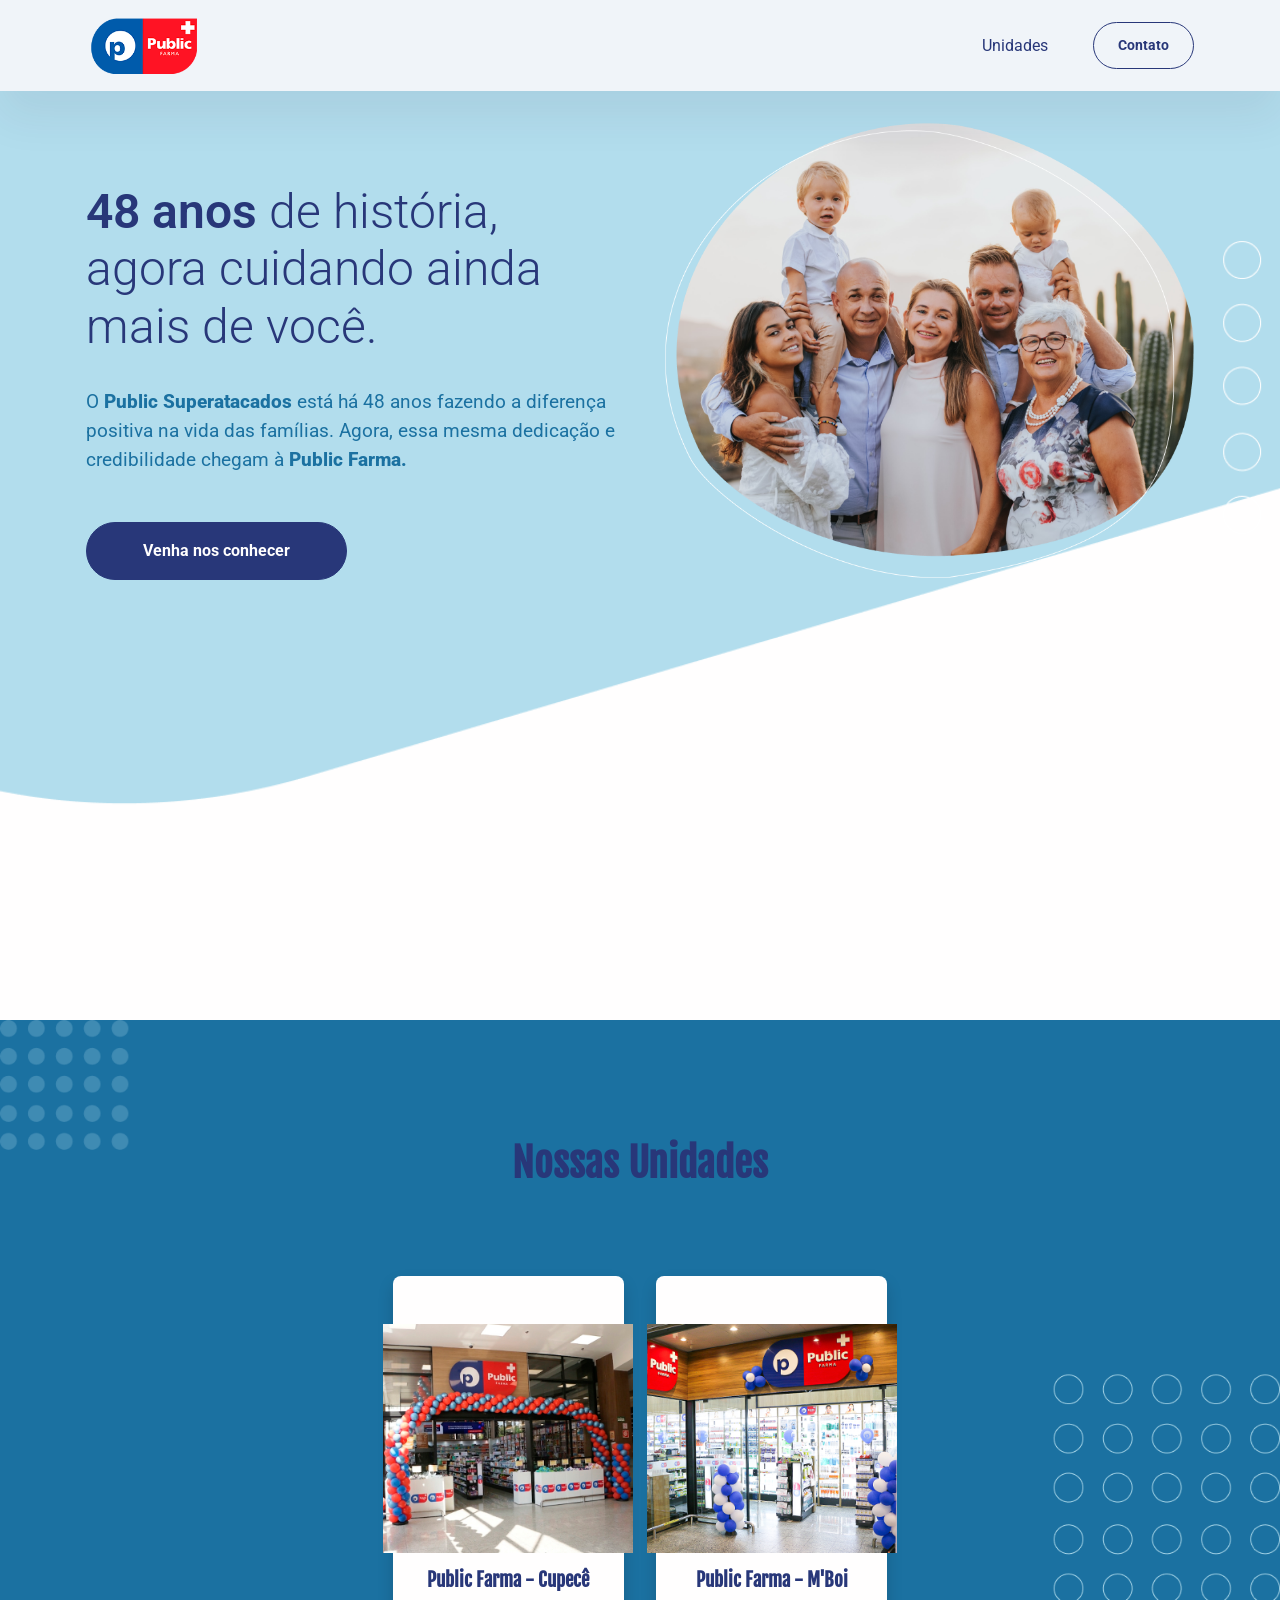
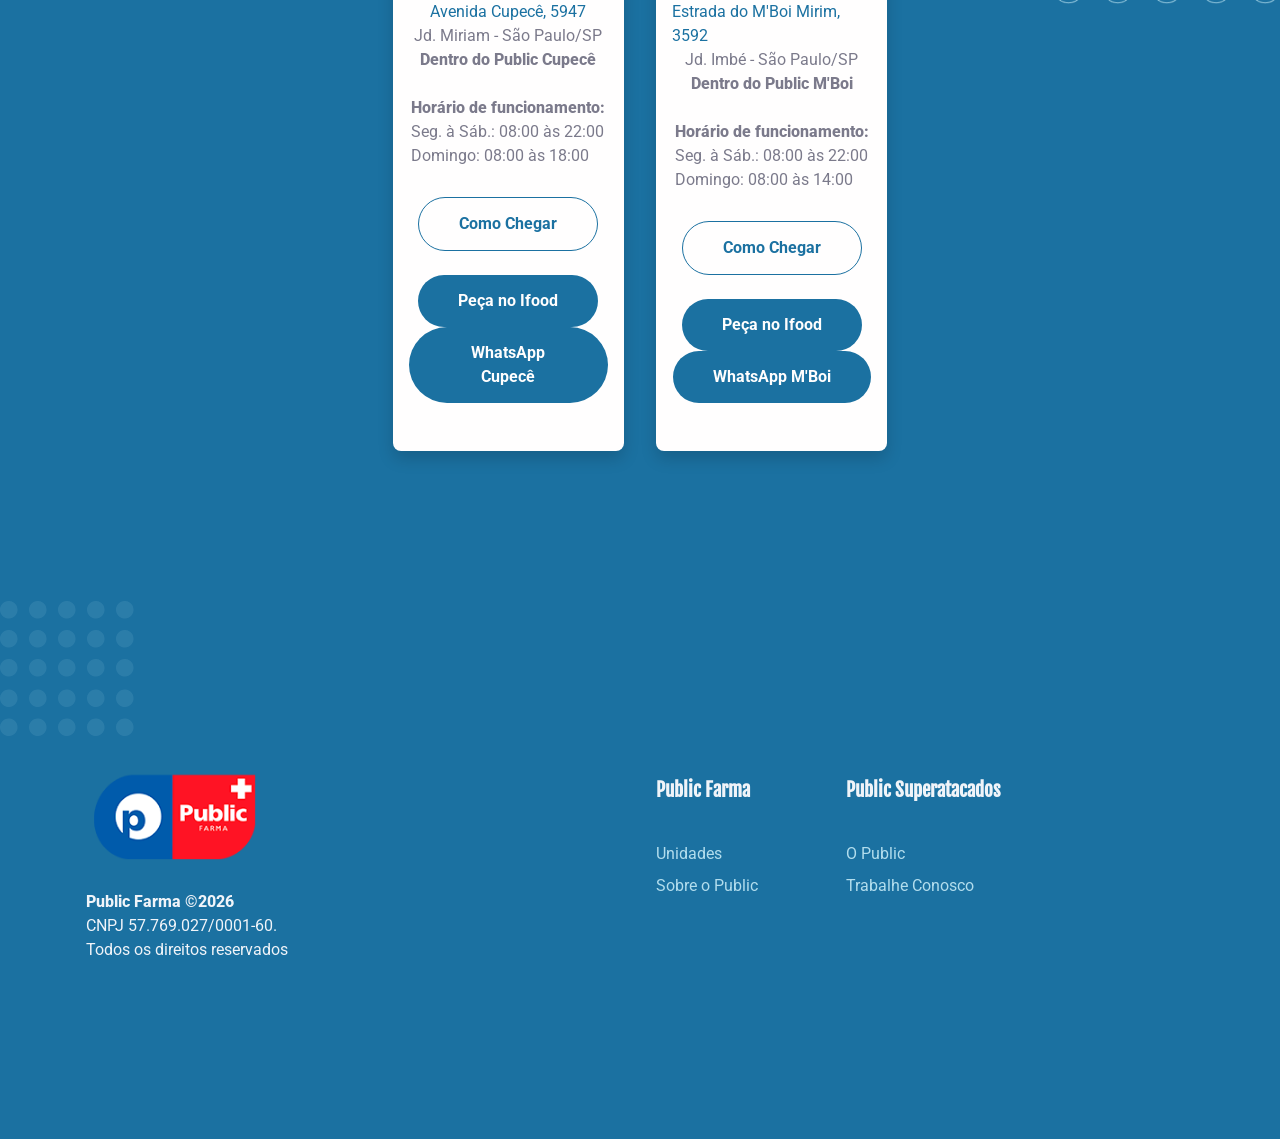
==== commit 7797945a: "Update index.html" ====
--- a/index.html
+++ b/index.html
@@ -92,7 +92,7 @@
                             <div class="text-center">
                               <a href="https://goo.gl/maps/v7kRA8uLJCFEiMup6" target="_blank">
 							  <button class="btn btn-outline-secondary rounded-pill" type="submit">Como Chegar</button></a><br><br>
-							  <a href="Esse lugar é a sua cara! Use o ícone de coração no app pra salvar a loja na sua área de Favoritos. Public Farma Cupece - https://www.ifood.com.br/delivery/sao-paulo-sp/public-farma-cupece-jardim-miriam/" target="_blank">
+							  <a href="https://www.ifood.com.br/delivery/sao-paulo-sp/public-farma-cupece-jardim-miriam/" target="_blank">
 							  <button class="btn btn-secondary hover-top rounded-pill border-0" type="button">Peça no Ifood</button></a>
 							  <a href="https://api.whatsapp.com/send?phone=5511982738215&text=Olá%20Gostaria%20de%20falar%20com%20a%20Public%20Farma%20Cupecê" target="_blank">
 							  <button class="btn btn-secondary hover-top rounded-pill border-0" type="button">WhatsApp Cupecê</button></a>
@@ -112,6 +112,8 @@
                             <div class="text-center">
                               <a href="https://maps.app.goo.gl/mRiXfCqAbsccqY5DA" target="_blank">
 							  <button class="btn btn-outline-secondary rounded-pill" type="submit">Como Chegar</button></a><br><br>
+							  <a href="Esse lugar é a sua cara! Use o ícone de coração no app pra salvar a loja na sua área de Favoritos. Public Farma M'boi Mirim - https://www.ifood.com.br/delivery/sao-paulo-sp/public-farma-mboi-mirim-jardim-coimbra/" target="_blank">
+							  <button class="btn btn-secondary hover-top rounded-pill border-0" type="button">Peça no Ifood</button></a>
 							  <a href="https://api.whatsapp.com/send?phone=5511968574326&text=Olá%20Gostaria%20de%20falar%20com%20a%20Public%20Farma%20M%20Boi%20Mirim" target="_blank">
 							  <button class="btn btn-secondary hover-top rounded-pill border-0" type="button">WhatsApp M'Boi</button>
 							  </a>
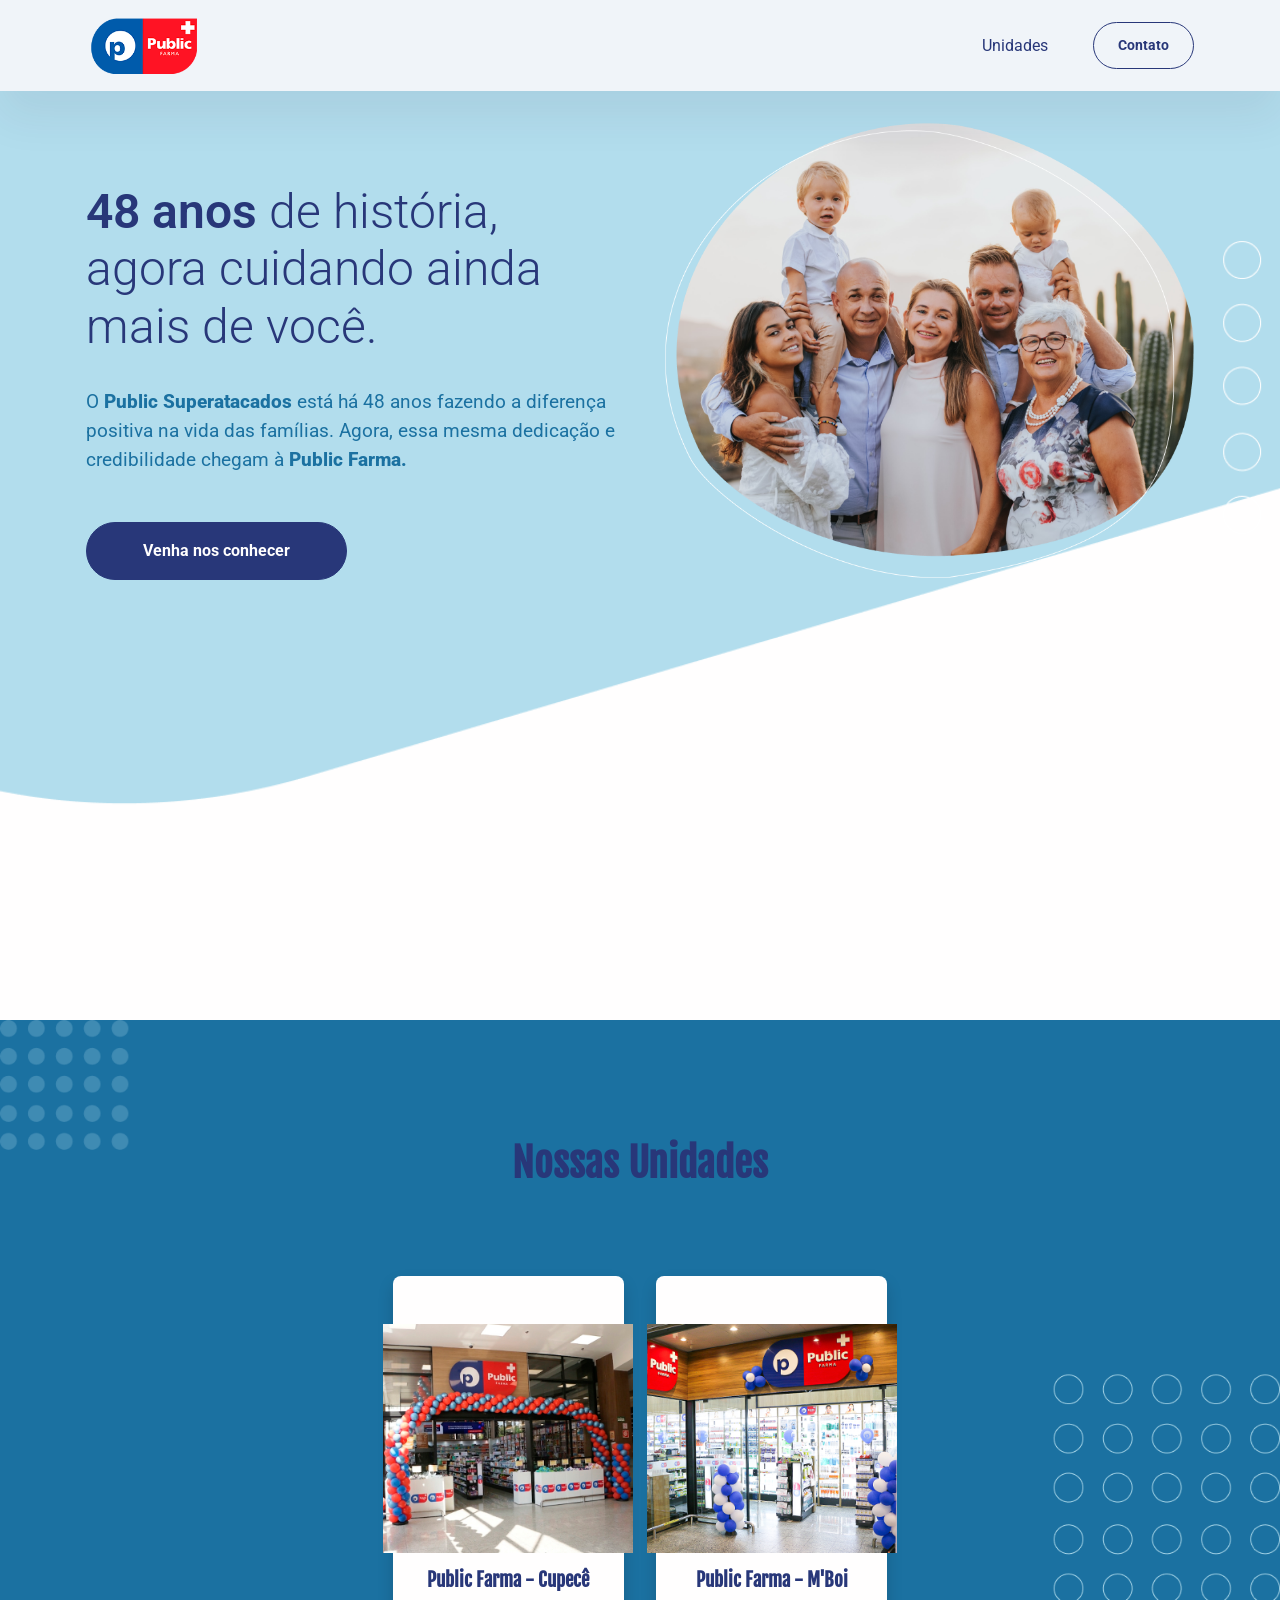
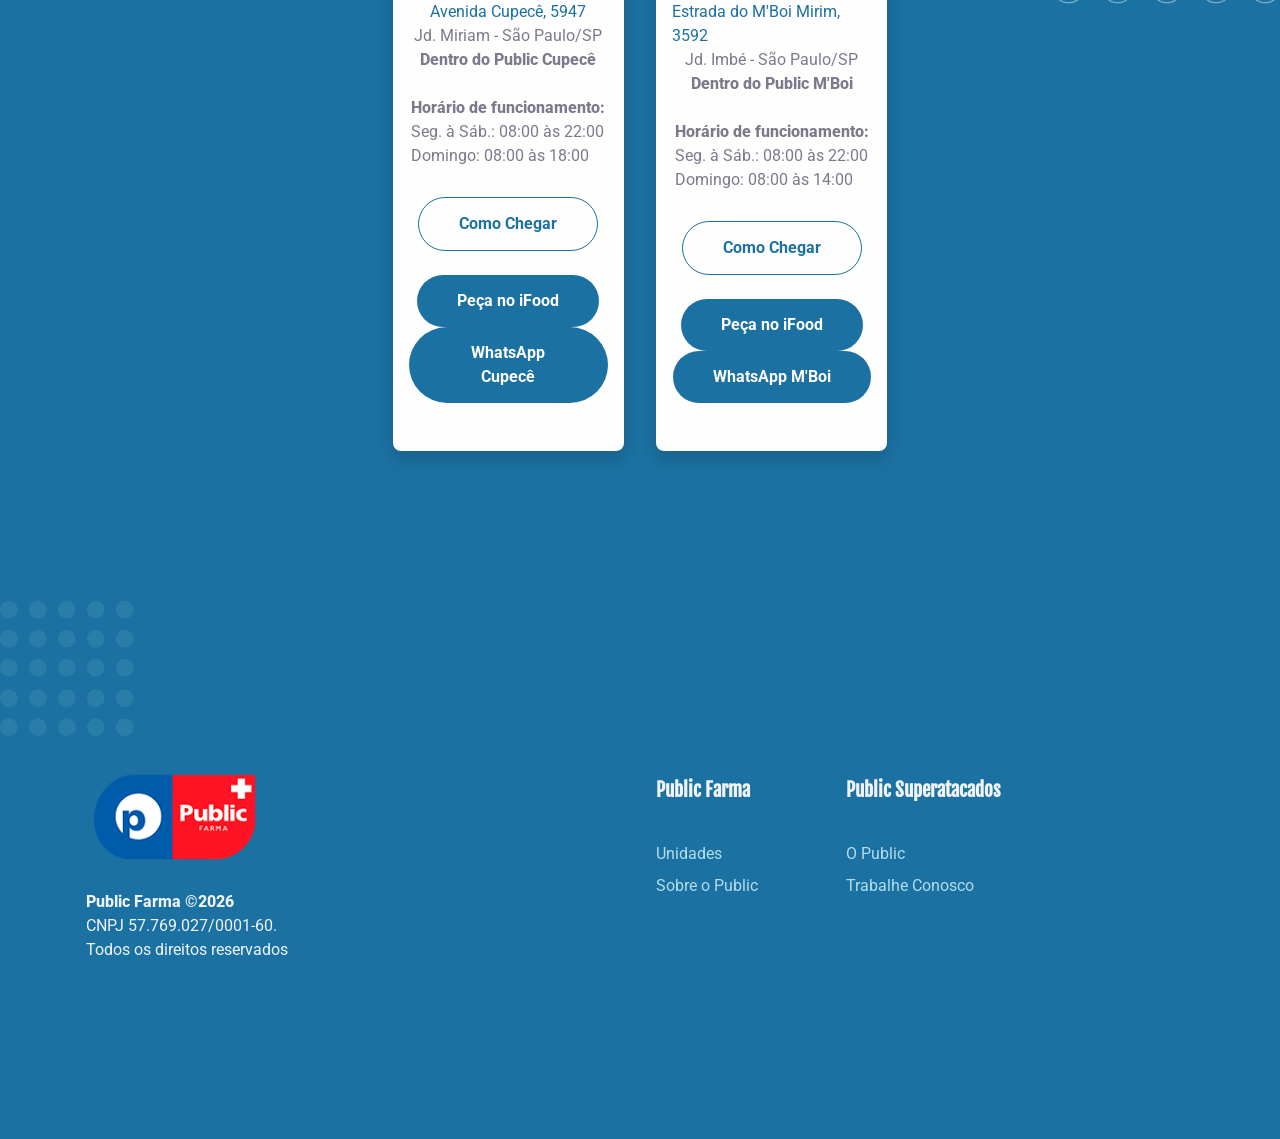
==== commit 5328c02b: "Update index.html" ====
--- a/index.html
+++ b/index.html
@@ -93,7 +93,7 @@
                               <a href="https://goo.gl/maps/v7kRA8uLJCFEiMup6" target="_blank">
 							  <button class="btn btn-outline-secondary rounded-pill" type="submit">Como Chegar</button></a><br><br>
 							  <a href="https://www.ifood.com.br/delivery/sao-paulo-sp/public-farma-cupece-jardim-miriam/" target="_blank">
-							  <button class="btn btn-secondary hover-top rounded-pill border-0" type="button">Peça no Ifood</button></a>
+							  <button class="btn btn-secondary hover-top rounded-pill border-0" type="button">Peça no iFood</button></a><br>
 							  <a href="https://api.whatsapp.com/send?phone=5511982738215&text=Olá%20Gostaria%20de%20falar%20com%20a%20Public%20Farma%20Cupecê" target="_blank">
 							  <button class="btn btn-secondary hover-top rounded-pill border-0" type="button">WhatsApp Cupecê</button></a>
                             </div>
@@ -113,7 +113,7 @@
                               <a href="https://maps.app.goo.gl/mRiXfCqAbsccqY5DA" target="_blank">
 							  <button class="btn btn-outline-secondary rounded-pill" type="submit">Como Chegar</button></a><br><br>
 							  <a href="Esse lugar é a sua cara! Use o ícone de coração no app pra salvar a loja na sua área de Favoritos. Public Farma M'boi Mirim - https://www.ifood.com.br/delivery/sao-paulo-sp/public-farma-mboi-mirim-jardim-coimbra/" target="_blank">
-							  <button class="btn btn-secondary hover-top rounded-pill border-0" type="button">Peça no Ifood</button></a>
+							  <button class="btn btn-secondary hover-top rounded-pill border-0" type="button">Peça no iFood</button></a><br>
 							  <a href="https://api.whatsapp.com/send?phone=5511968574326&text=Olá%20Gostaria%20de%20falar%20com%20a%20Public%20Farma%20M%20Boi%20Mirim" target="_blank">
 							  <button class="btn btn-secondary hover-top rounded-pill border-0" type="button">WhatsApp M'Boi</button>
 							  </a>
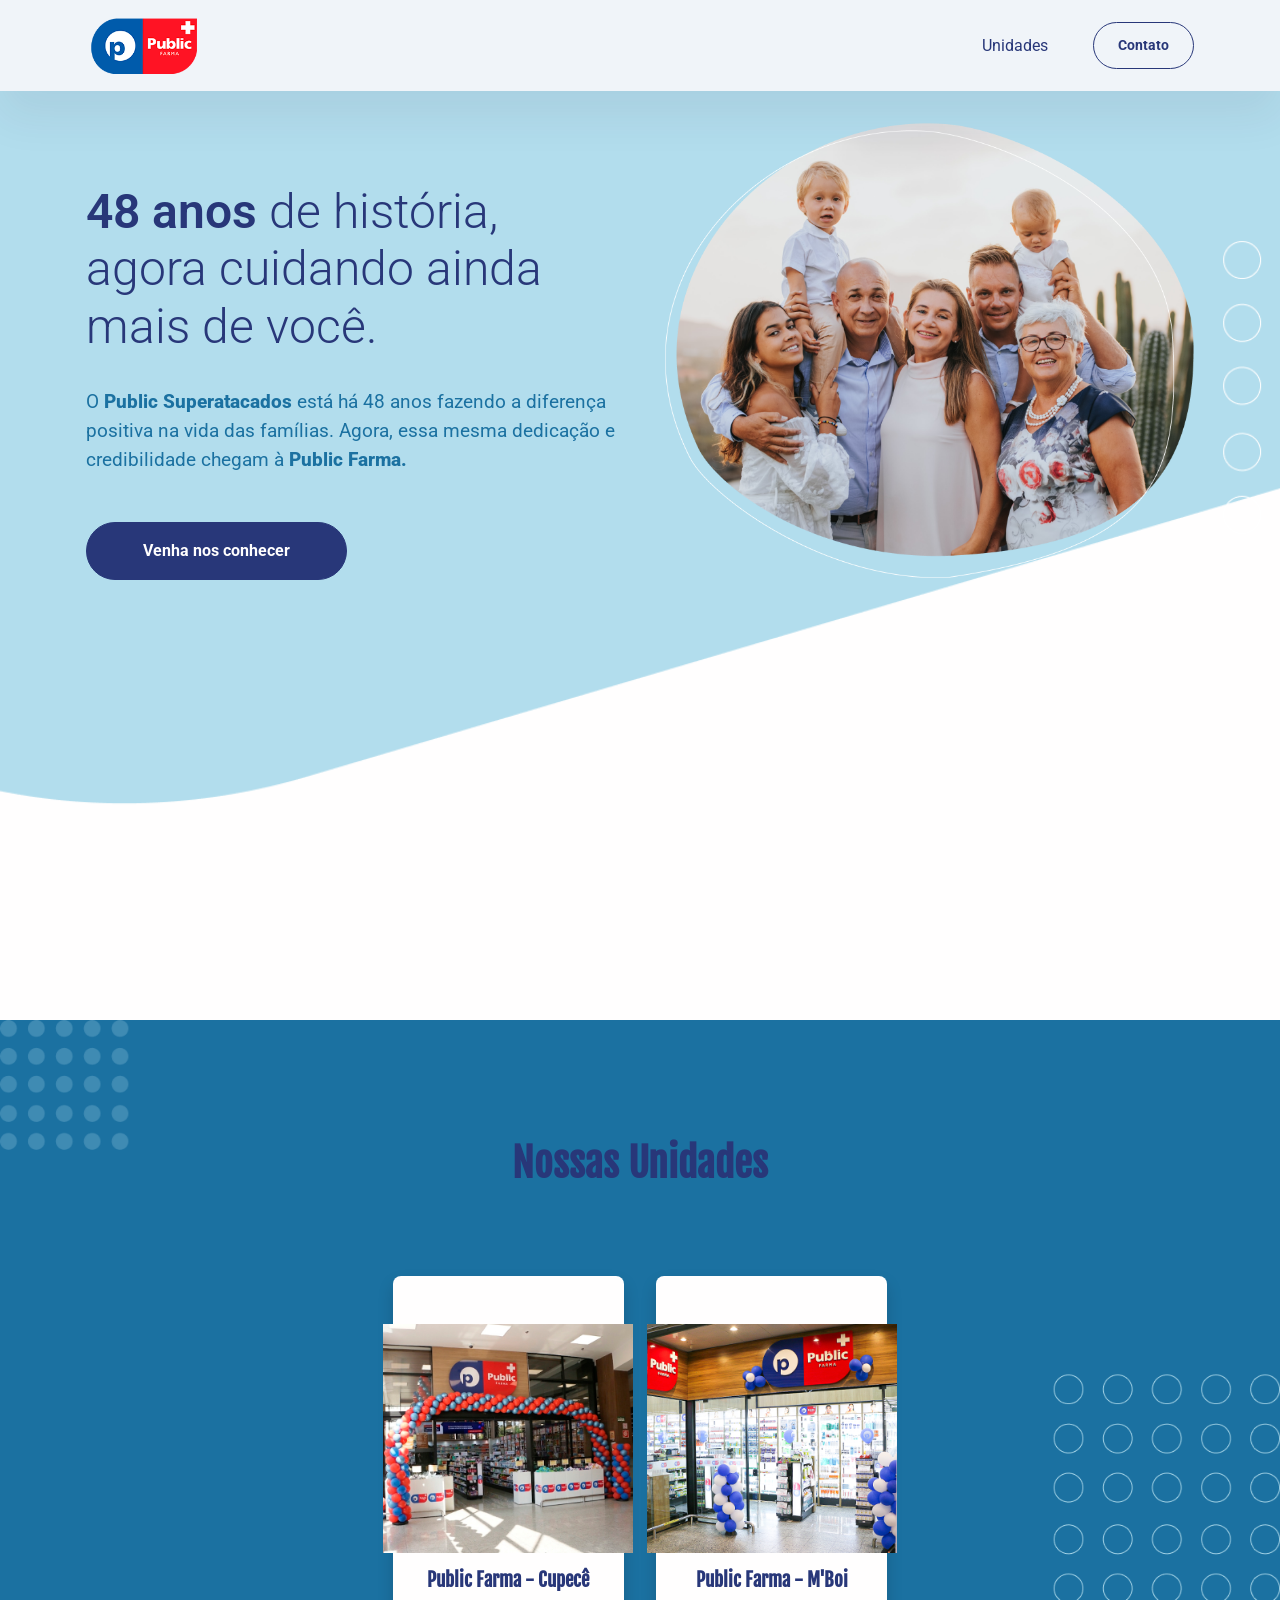
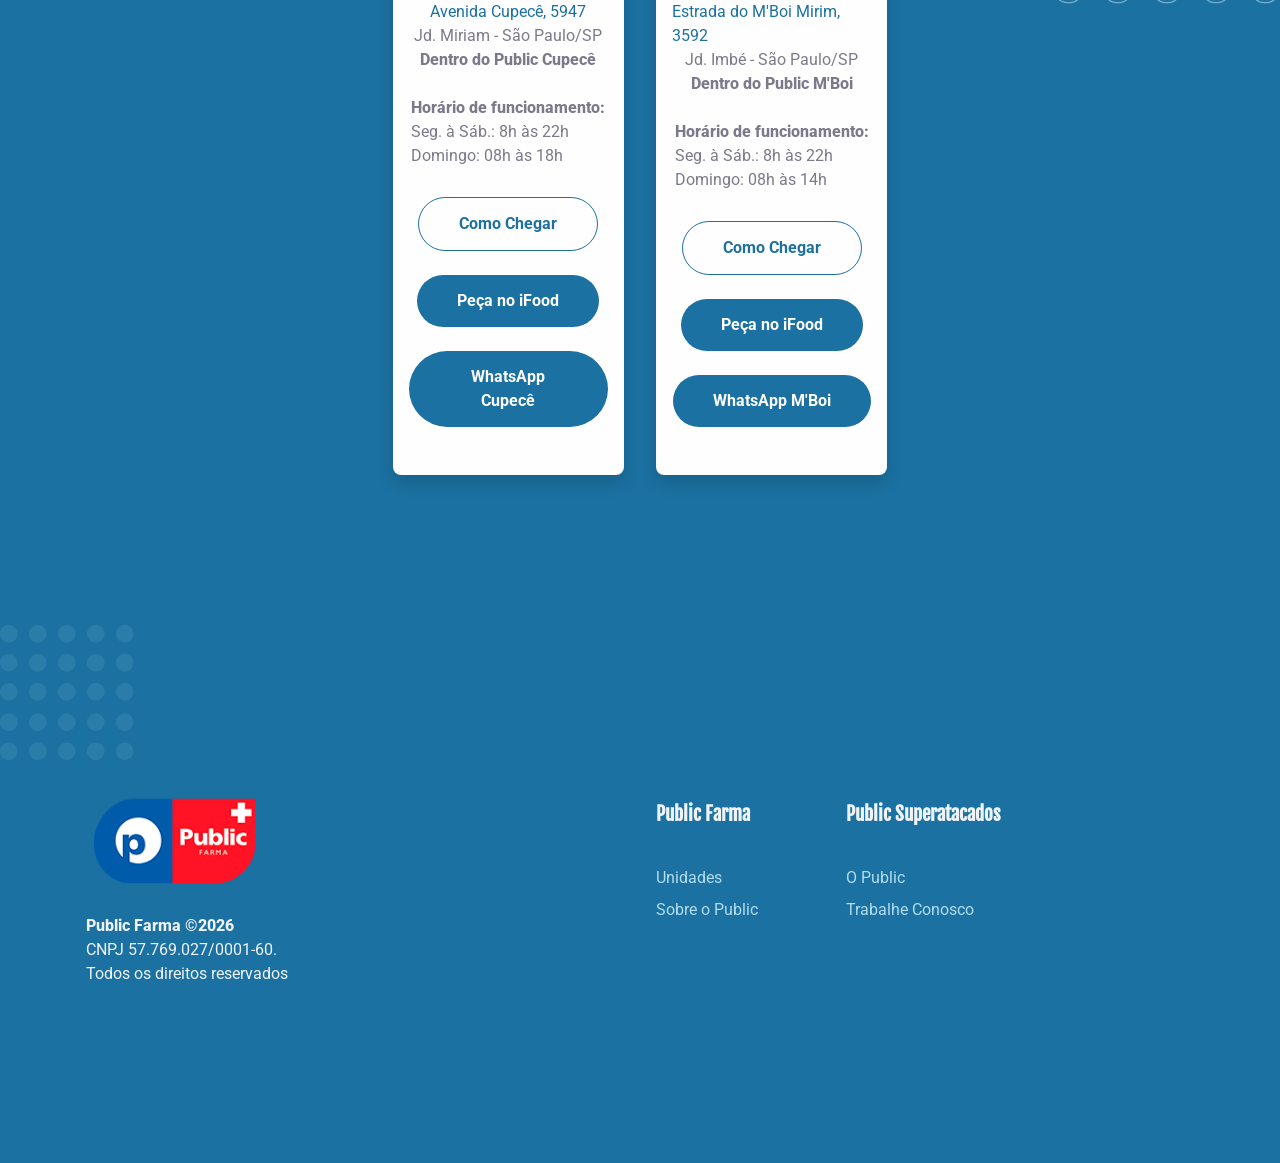
==== commit 653e6bfb: "att" ====
--- a/index.html
+++ b/index.html
@@ -88,12 +88,12 @@
                             <p class="mb-0 fs-xxl-1">Avenida Cupecê, 5947</p>
                             <p class="text-600 mb-0">Jd. Miriam - São Paulo/SP</p>
 							<p class="text-600 mb-0"><b>Dentro do Public Cupecê</b></p><br>
-							<p class="text-600 mb-4"><b>Horário de funcionamento:</b><br>Seg. à Sáb.: 08:00 às 22:00 <br>Domingo: 08:00 às 18:00</p>
+							<p class="text-600 mb-4"><b>Horário de funcionamento:</b><br>Seg. à Sáb.: 8h às 22h <br>Domingo: 08h às 18h</p>
                             <div class="text-center">
                               <a href="https://goo.gl/maps/v7kRA8uLJCFEiMup6" target="_blank">
 							  <button class="btn btn-outline-secondary rounded-pill" type="submit">Como Chegar</button></a><br><br>
 							  <a href="https://www.ifood.com.br/delivery/sao-paulo-sp/public-farma-cupece-jardim-miriam/" target="_blank">
-							  <button class="btn btn-secondary hover-top rounded-pill border-0" type="button">Peça no iFood</button></a><br>
+							  <button class="btn btn-secondary hover-top rounded-pill border-0" type="button">Peça no iFood</button></a><br><br>
 							  <a href="https://api.whatsapp.com/send?phone=5511982738215&text=Olá%20Gostaria%20de%20falar%20com%20a%20Public%20Farma%20Cupecê" target="_blank">
 							  <button class="btn btn-secondary hover-top rounded-pill border-0" type="button">WhatsApp Cupecê</button></a>
                             </div>
@@ -108,12 +108,12 @@
                             <p class="mb-0 fs-xxl-1">Estrada do M'Boi Mirim, 3592</p>
                             <p class="text-600 mb-0">Jd. Imbé - São Paulo/SP</p>
 							<p class="text-600 mb-0"><b>Dentro do Public M'Boi</b></p><br>
-							<p class="text-600 mb-4"><b>Horário de funcionamento:</b><br>Seg. à Sáb.: 08:00 às 22:00 <br>Domingo: 08:00 às 14:00</p>
+							<p class="text-600 mb-4"><b>Horário de funcionamento:</b><br>Seg. à Sáb.: 8h às 22h <br>Domingo: 08h às 14h</p>
                             <div class="text-center">
                               <a href="https://maps.app.goo.gl/mRiXfCqAbsccqY5DA" target="_blank">
 							  <button class="btn btn-outline-secondary rounded-pill" type="submit">Como Chegar</button></a><br><br>
 							  <a href="Esse lugar é a sua cara! Use o ícone de coração no app pra salvar a loja na sua área de Favoritos. Public Farma M'boi Mirim - https://www.ifood.com.br/delivery/sao-paulo-sp/public-farma-mboi-mirim-jardim-coimbra/" target="_blank">
-							  <button class="btn btn-secondary hover-top rounded-pill border-0" type="button">Peça no iFood</button></a><br>
+							  <button class="btn btn-secondary hover-top rounded-pill border-0" type="button">Peça no iFood</button></a><br><br>
 							  <a href="https://api.whatsapp.com/send?phone=5511968574326&text=Olá%20Gostaria%20de%20falar%20com%20a%20Public%20Farma%20M%20Boi%20Mirim" target="_blank">
 							  <button class="btn btn-secondary hover-top rounded-pill border-0" type="button">WhatsApp M'Boi</button>
 							  </a>
--- a/assets/css/theme.css
+++ b/assets/css/theme.css
@@ -3563,7 +3563,7 @@
 
 .btn-secondary:hover {
   color: #FFFEFE;
-  background-color: #176089;
+  background-color: #EA1D2C;
   border-color: #165a81;
 }
 
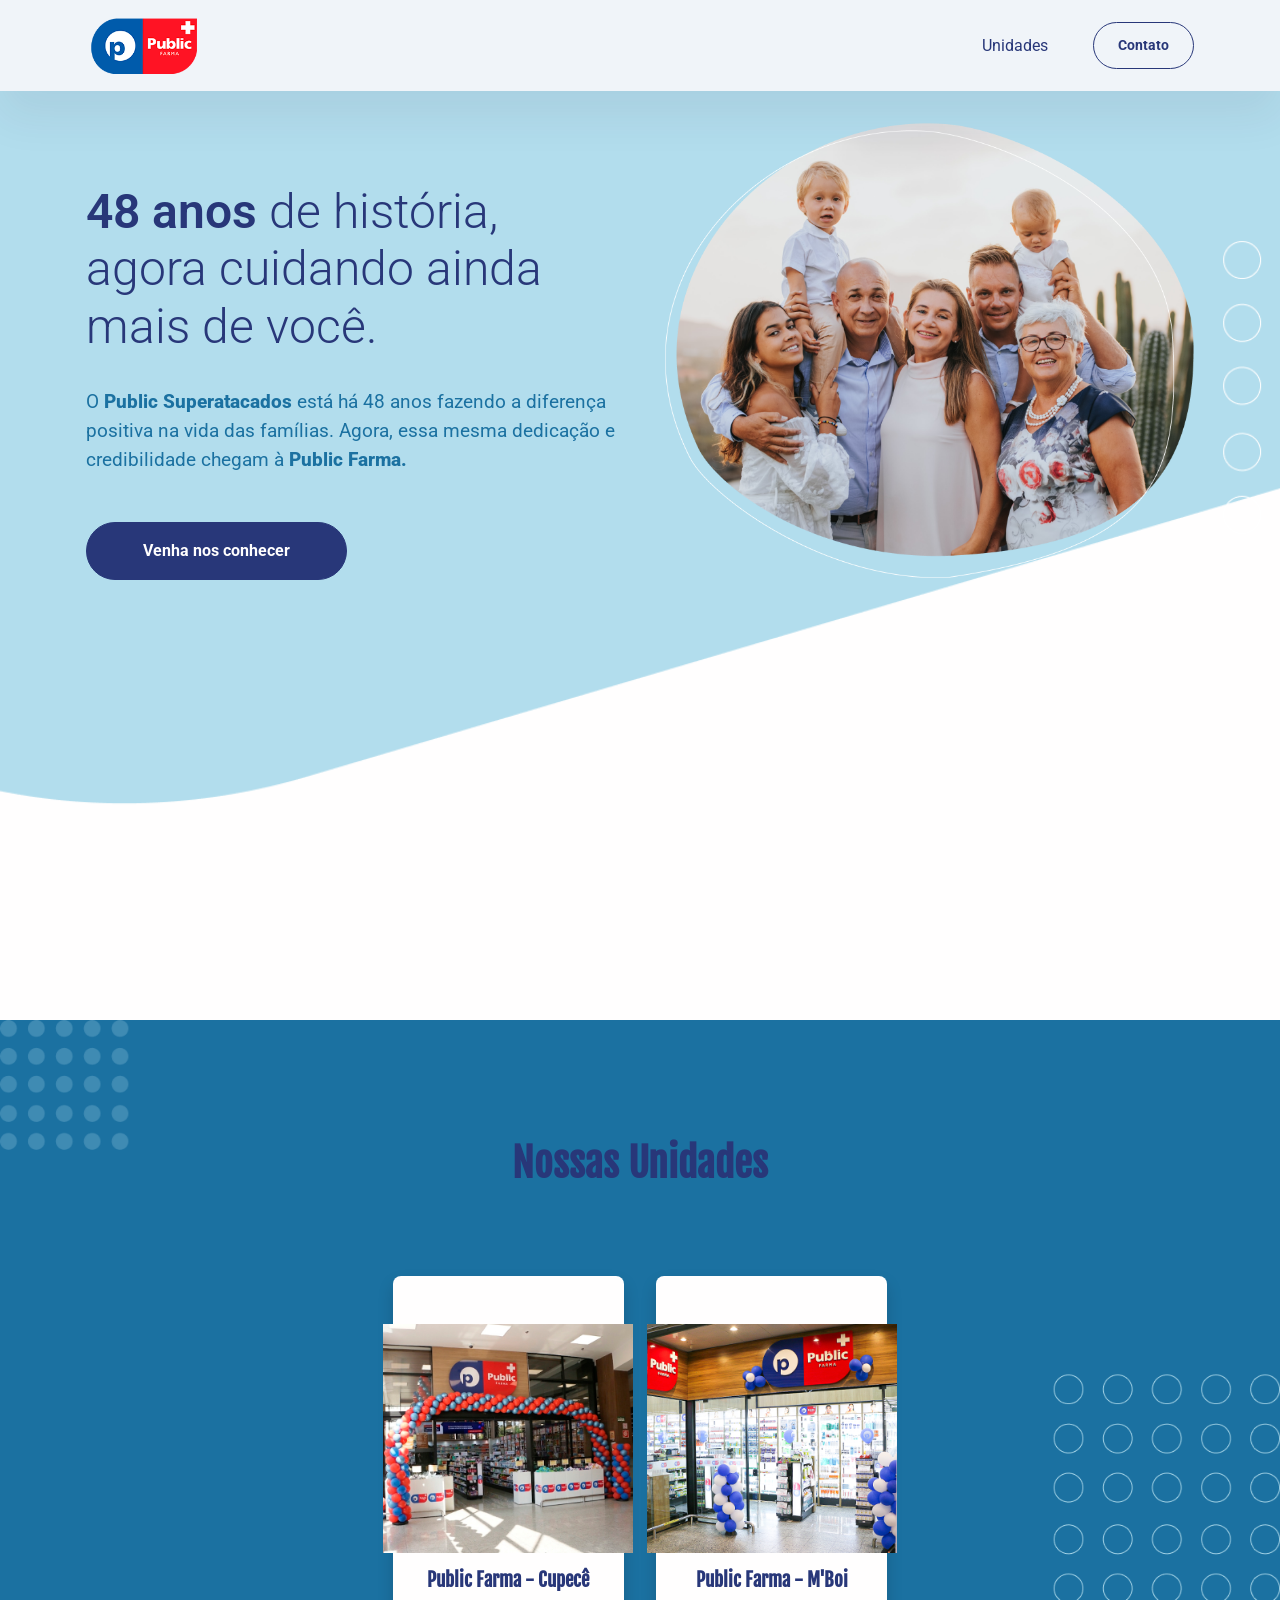
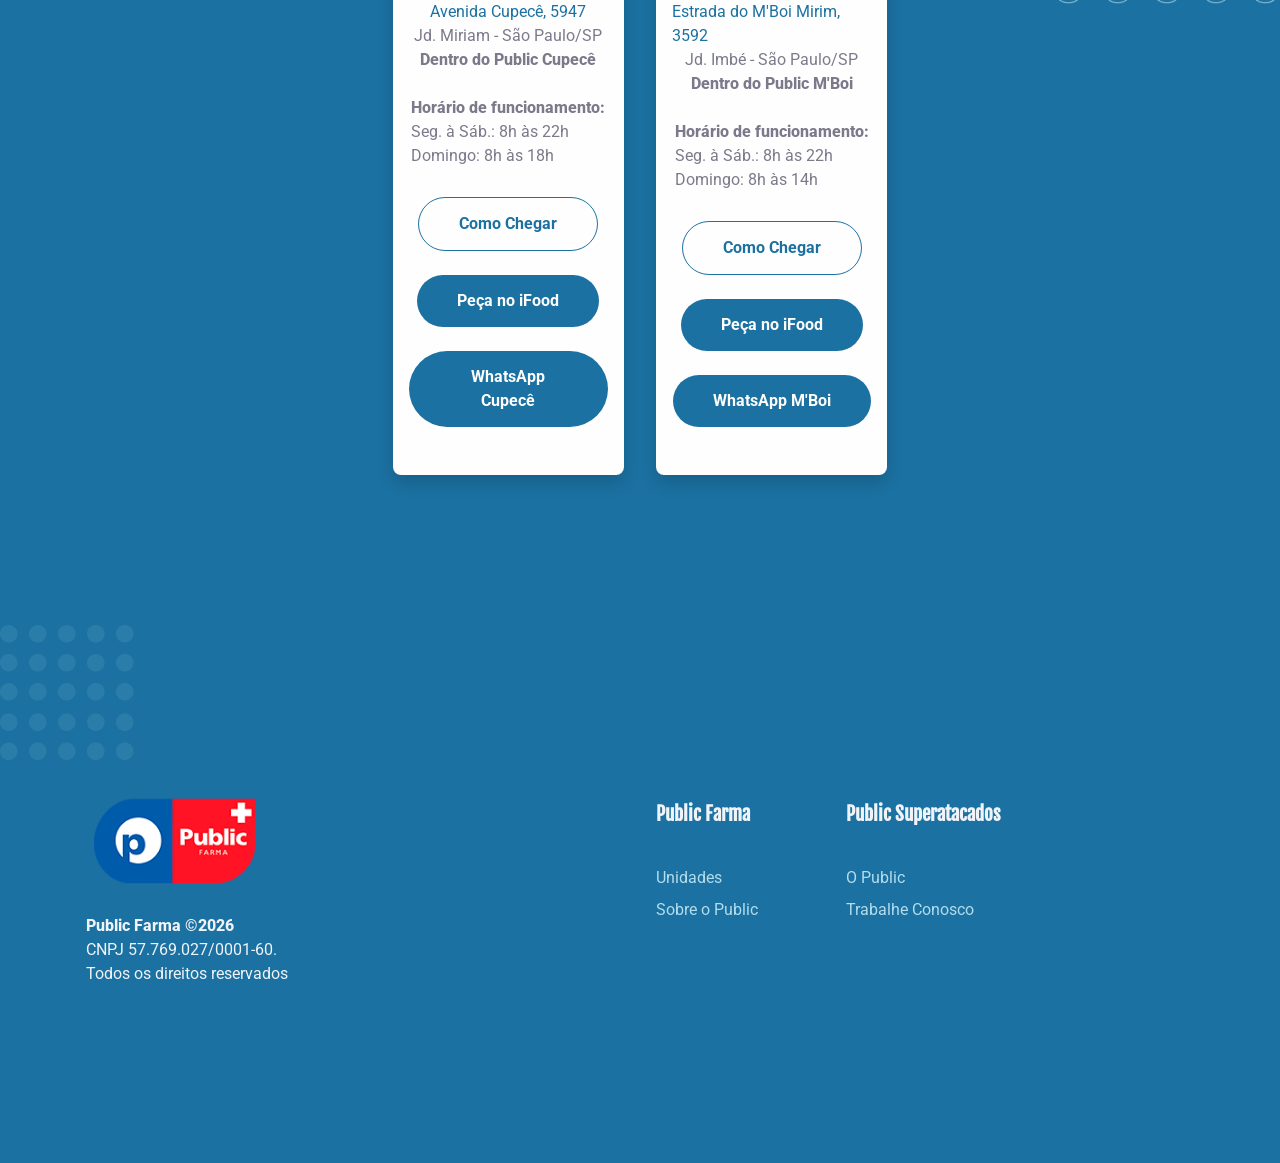
==== commit b78fbc07: "Update index.html" ====
--- a/index.html
+++ b/index.html
@@ -88,7 +88,7 @@
                             <p class="mb-0 fs-xxl-1">Avenida Cupecê, 5947</p>
                             <p class="text-600 mb-0">Jd. Miriam - São Paulo/SP</p>
 							<p class="text-600 mb-0"><b>Dentro do Public Cupecê</b></p><br>
-							<p class="text-600 mb-4"><b>Horário de funcionamento:</b><br>Seg. à Sáb.: 8h às 22h <br>Domingo: 08h às 18h</p>
+							<p class="text-600 mb-4"><b>Horário de funcionamento:</b><br>Seg. à Sáb.: 8h às 22h <br>Domingo: 8h às 18h</p>
                             <div class="text-center">
                               <a href="https://goo.gl/maps/v7kRA8uLJCFEiMup6" target="_blank">
 							  <button class="btn btn-outline-secondary rounded-pill" type="submit">Como Chegar</button></a><br><br>
@@ -108,7 +108,7 @@
                             <p class="mb-0 fs-xxl-1">Estrada do M'Boi Mirim, 3592</p>
                             <p class="text-600 mb-0">Jd. Imbé - São Paulo/SP</p>
 							<p class="text-600 mb-0"><b>Dentro do Public M'Boi</b></p><br>
-							<p class="text-600 mb-4"><b>Horário de funcionamento:</b><br>Seg. à Sáb.: 8h às 22h <br>Domingo: 08h às 14h</p>
+							<p class="text-600 mb-4"><b>Horário de funcionamento:</b><br>Seg. à Sáb.: 8h às 22h <br>Domingo: 8h às 14h</p>
                             <div class="text-center">
                               <a href="https://maps.app.goo.gl/mRiXfCqAbsccqY5DA" target="_blank">
 							  <button class="btn btn-outline-secondary rounded-pill" type="submit">Como Chegar</button></a><br><br>
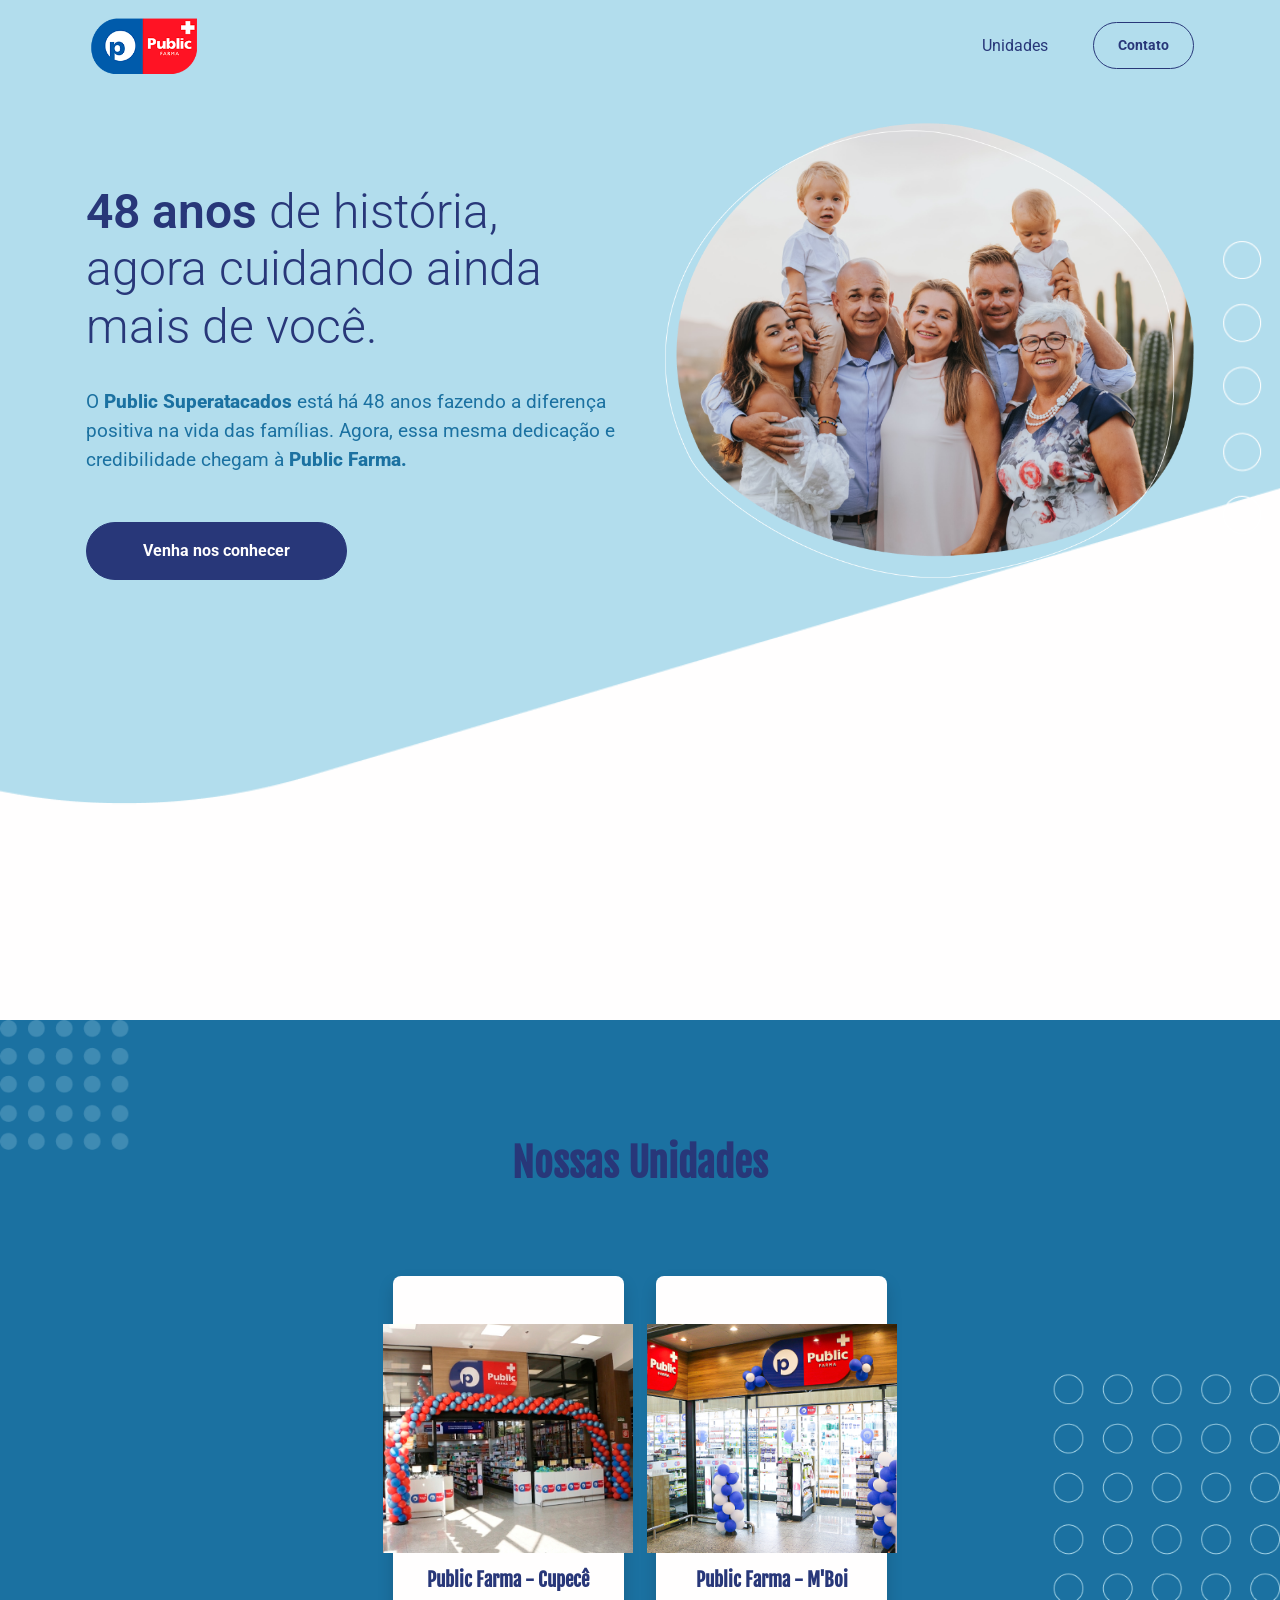
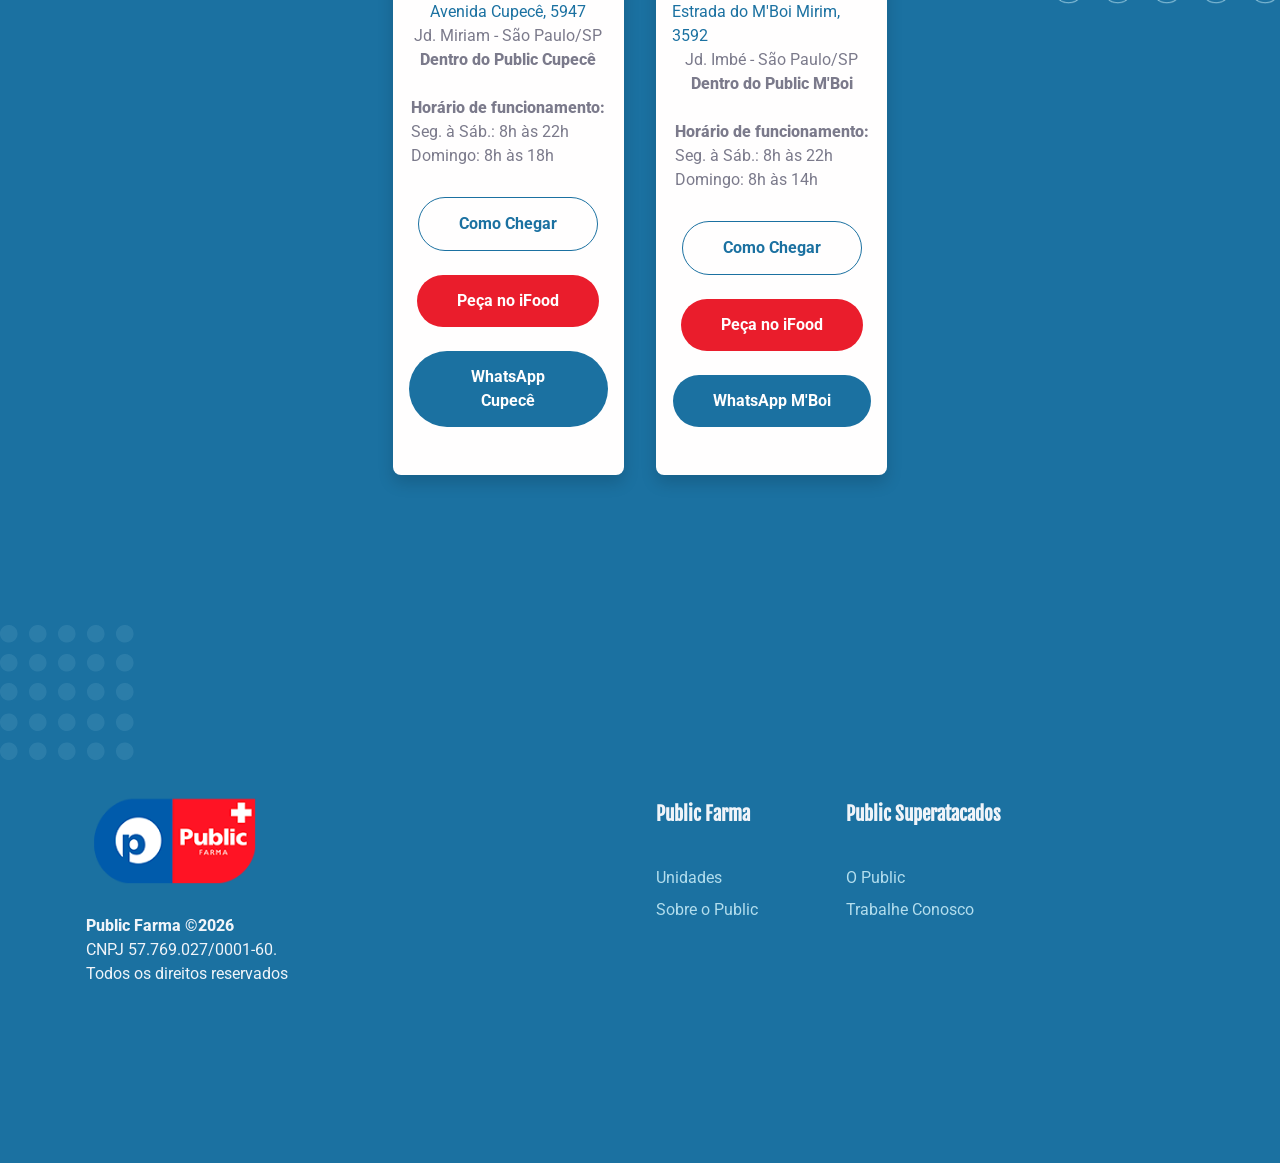
==== commit 1bb8084d: "Update index.html" ====
--- a/index.html
+++ b/index.html
@@ -92,8 +92,8 @@
                             <div class="text-center">
                               <a href="https://goo.gl/maps/v7kRA8uLJCFEiMup6" target="_blank">
 							  <button class="btn btn-outline-secondary rounded-pill" type="submit">Como Chegar</button></a><br><br>
-							  <a href="https://www.ifood.com.br/delivery/sao-paulo-sp/public-farma-cupece-jardim-miriam/" target="_blank">
-							  <button class="btn btn-secondary hover-top rounded-pill border-0" type="button">Peça no iFood</button></a><br><br>
+							  <a href="https://www.ifood.com.br/delivery/sao-paulo-sp/public-farma-cupece-jardim-miriam/4c9e7010-7b32-4caa-8251-31919df88b20?UTM_Medium=share" target="_blank">
+							  <button class="btn btn-secondary-ifood hover-top rounded-pill border-0" type="button">Peça no iFood</button></a><br><br>
 							  <a href="https://api.whatsapp.com/send?phone=5511982738215&text=Olá%20Gostaria%20de%20falar%20com%20a%20Public%20Farma%20Cupecê" target="_blank">
 							  <button class="btn btn-secondary hover-top rounded-pill border-0" type="button">WhatsApp Cupecê</button></a>
                             </div>
@@ -112,8 +112,8 @@
                             <div class="text-center">
                               <a href="https://maps.app.goo.gl/mRiXfCqAbsccqY5DA" target="_blank">
 							  <button class="btn btn-outline-secondary rounded-pill" type="submit">Como Chegar</button></a><br><br>
-							  <a href="Esse lugar é a sua cara! Use o ícone de coração no app pra salvar a loja na sua área de Favoritos. Public Farma M'boi Mirim - https://www.ifood.com.br/delivery/sao-paulo-sp/public-farma-mboi-mirim-jardim-coimbra/" target="_blank">
-							  <button class="btn btn-secondary hover-top rounded-pill border-0" type="button">Peça no iFood</button></a><br><br>
+							  <a href="Esse lugar é a sua cara! Use o ícone de coração no app pra salvar a loja na sua área de Favoritos. Public Farma M'boi Mirim - https://www.ifood.com.br/delivery/sao-paulo-sp/public-farma-mboi-mirim-jardim-coimbra/575fa2fe-cdfb-47be-b5ad-23d1ee122832?UTM_Medium=share" target="_blank">
+							  <button class="btn btn-secondary-ifood hover-top rounded-pill border-0" type="button">Peça no iFood</button></a><br><br>
 							  <a href="https://api.whatsapp.com/send?phone=5511968574326&text=Olá%20Gostaria%20de%20falar%20com%20a%20Public%20Farma%20M%20Boi%20Mirim" target="_blank">
 							  <button class="btn btn-secondary hover-top rounded-pill border-0" type="button">WhatsApp M'Boi</button>
 							  </a>
--- a/assets/css/theme.css
+++ b/assets/css/theme.css
@@ -3563,8 +3563,20 @@
 
 .btn-secondary:hover {
   color: #FFFEFE;
+  background-color: #1B71A1;
+  border-color: #165a81;
+}
+
+.btn-secondary-ifood {
+  color: #FFFEFE;
   background-color: #EA1D2C;
   border-color: #165a81;
+}
+
+.btn-secondary-ifood:hover {
+  color: #FFFEFE;
+  background-color: #1B71A1;
+  border-color: #1B71A1;
 }
 
 .btn-check:focus + .btn-secondary, .btn-secondary:focus {
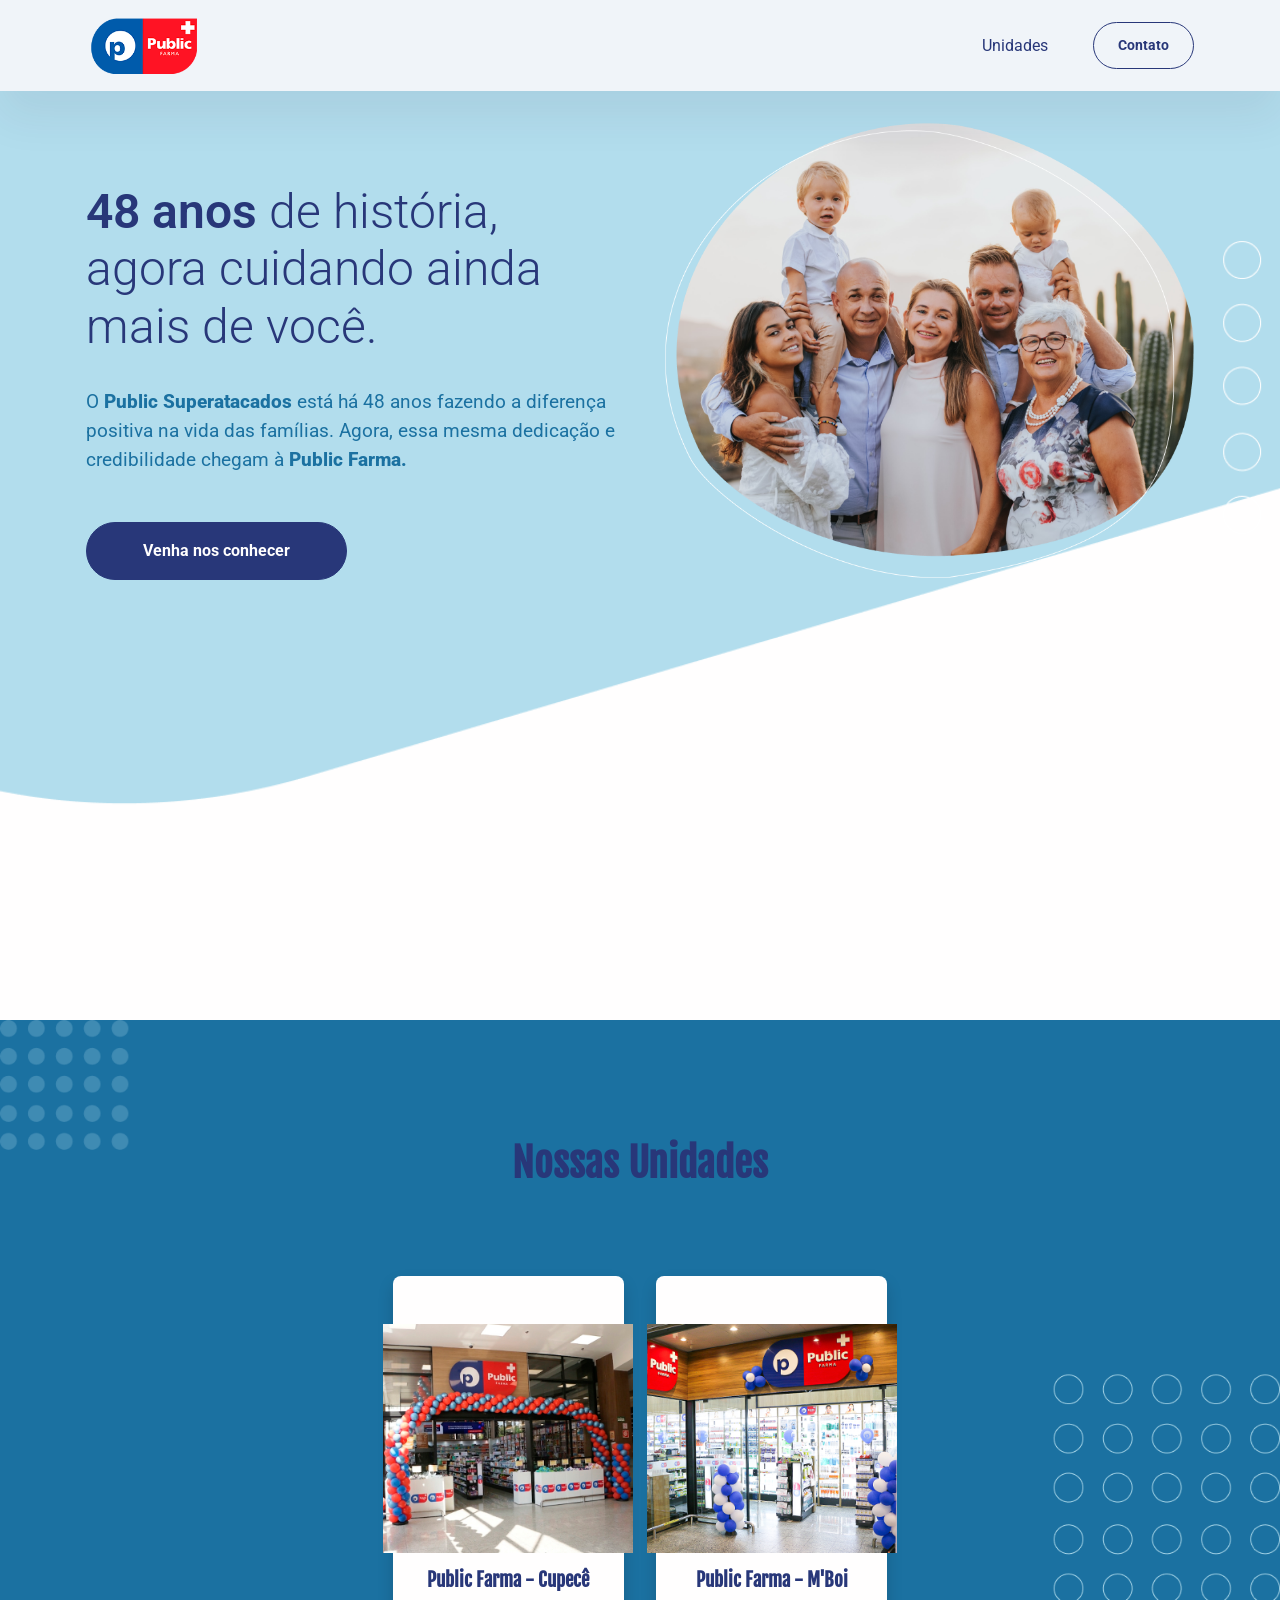
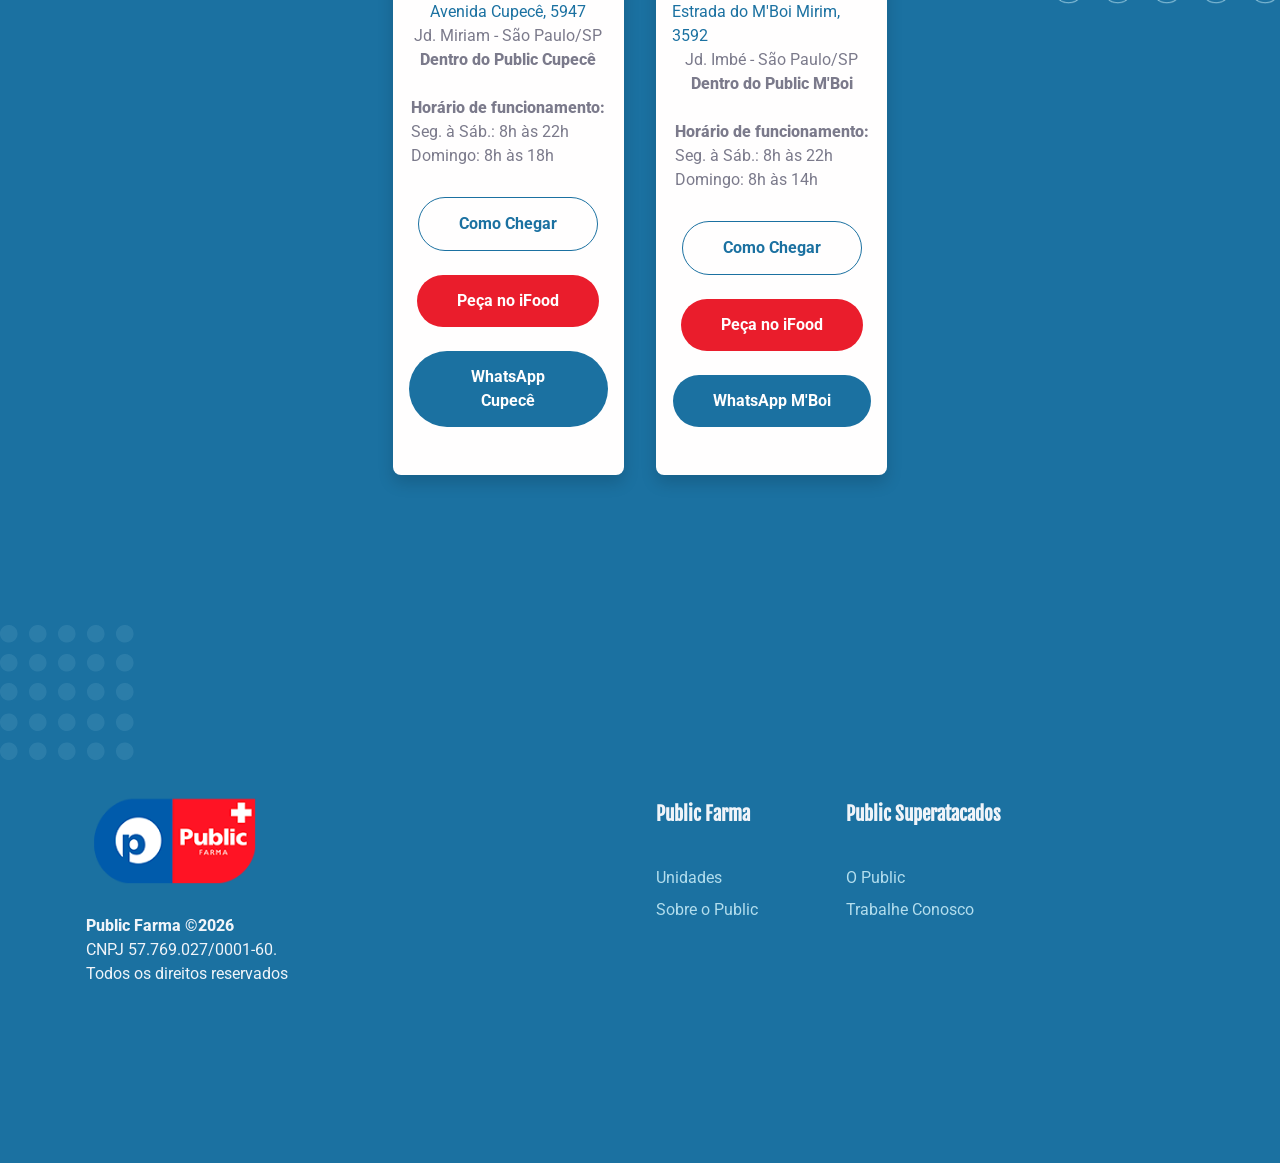
==== commit e1d25c11: "Update index.html" ====
--- a/index.html
+++ b/index.html
@@ -112,7 +112,7 @@
                             <div class="text-center">
                               <a href="https://maps.app.goo.gl/mRiXfCqAbsccqY5DA" target="_blank">
 							  <button class="btn btn-outline-secondary rounded-pill" type="submit">Como Chegar</button></a><br><br>
-							  <a href="Esse lugar é a sua cara! Use o ícone de coração no app pra salvar a loja na sua área de Favoritos. Public Farma M'boi Mirim - https://www.ifood.com.br/delivery/sao-paulo-sp/public-farma-mboi-mirim-jardim-coimbra/575fa2fe-cdfb-47be-b5ad-23d1ee122832?UTM_Medium=share" target="_blank">
+							  <a href="https://www.ifood.com.br/delivery/sao-paulo-sp/public-farma-mboi-mirim-jardim-coimbra/575fa2fe-cdfb-47be-b5ad-23d1ee122832?UTM_Medium=share" target="_blank">
 							  <button class="btn btn-secondary-ifood hover-top rounded-pill border-0" type="button">Peça no iFood</button></a><br><br>
 							  <a href="https://api.whatsapp.com/send?phone=5511968574326&text=Olá%20Gostaria%20de%20falar%20com%20a%20Public%20Farma%20M%20Boi%20Mirim" target="_blank">
 							  <button class="btn btn-secondary hover-top rounded-pill border-0" type="button">WhatsApp M'Boi</button>
